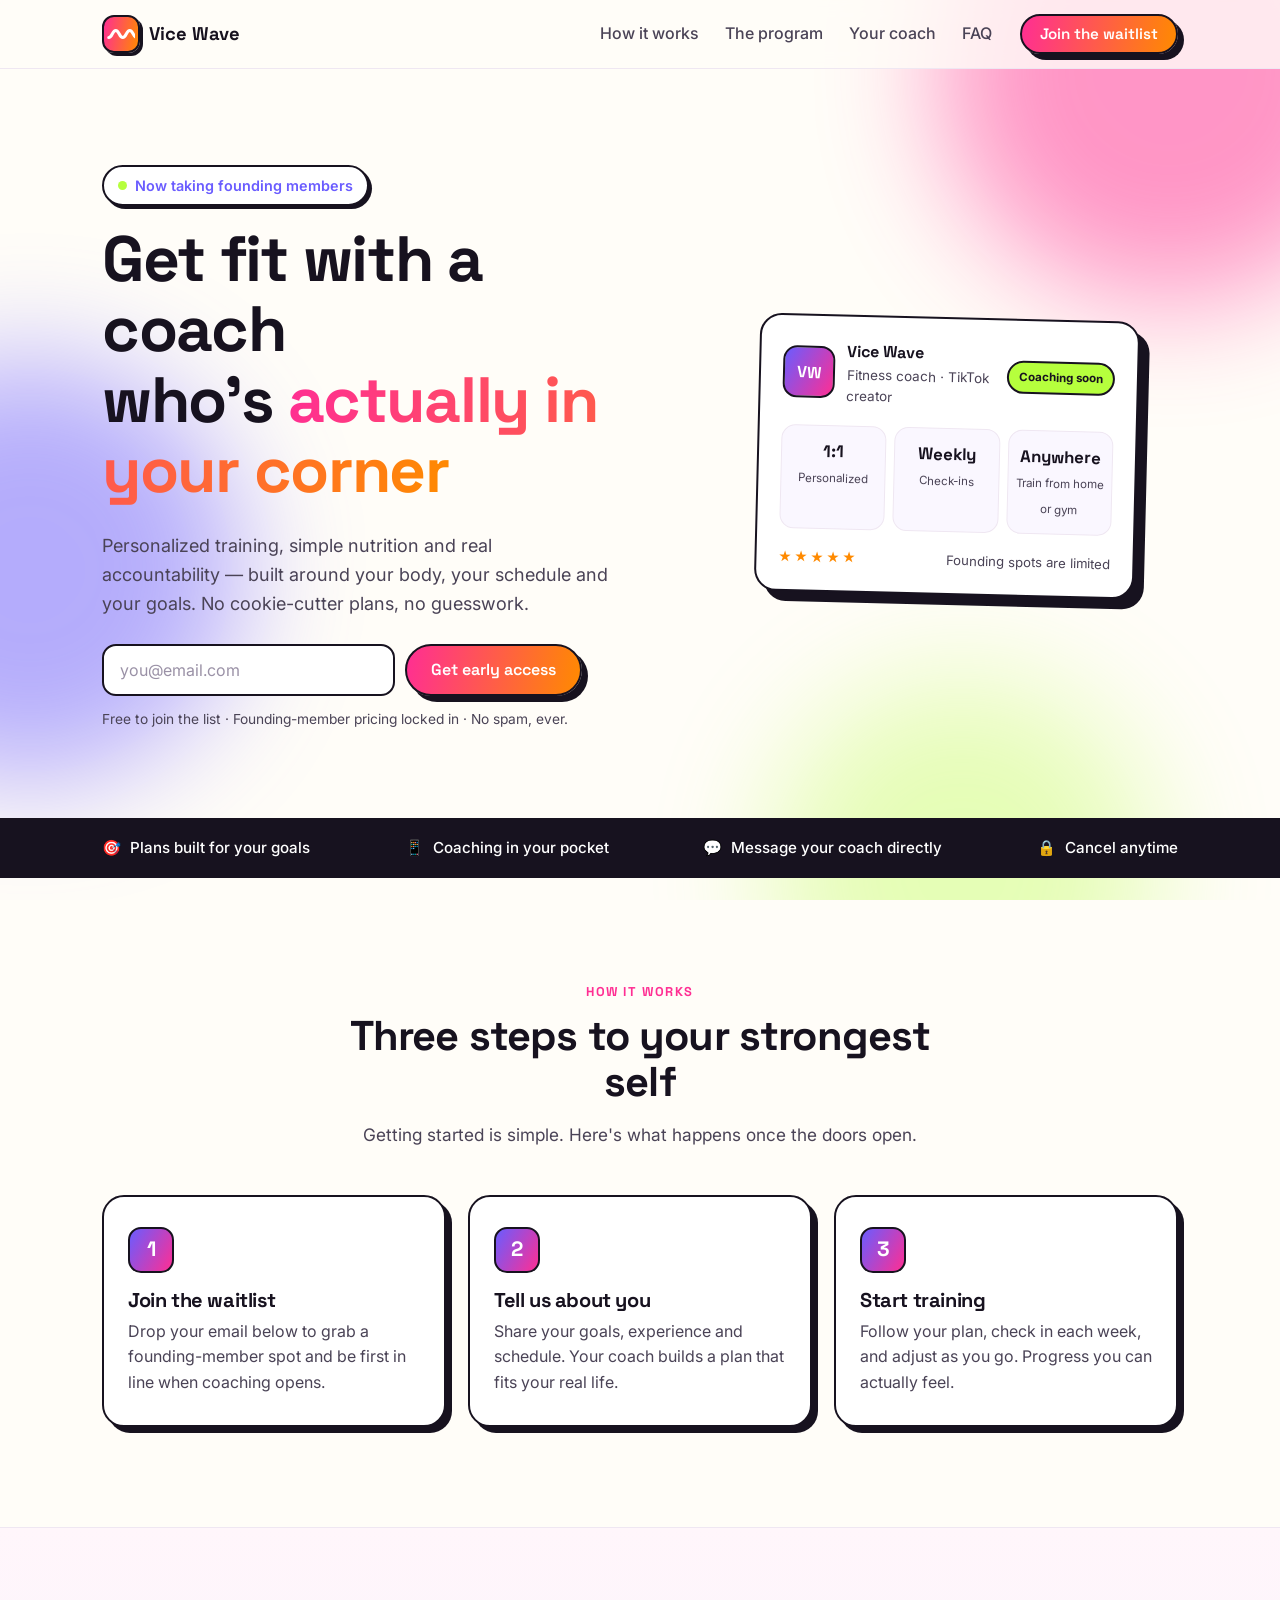
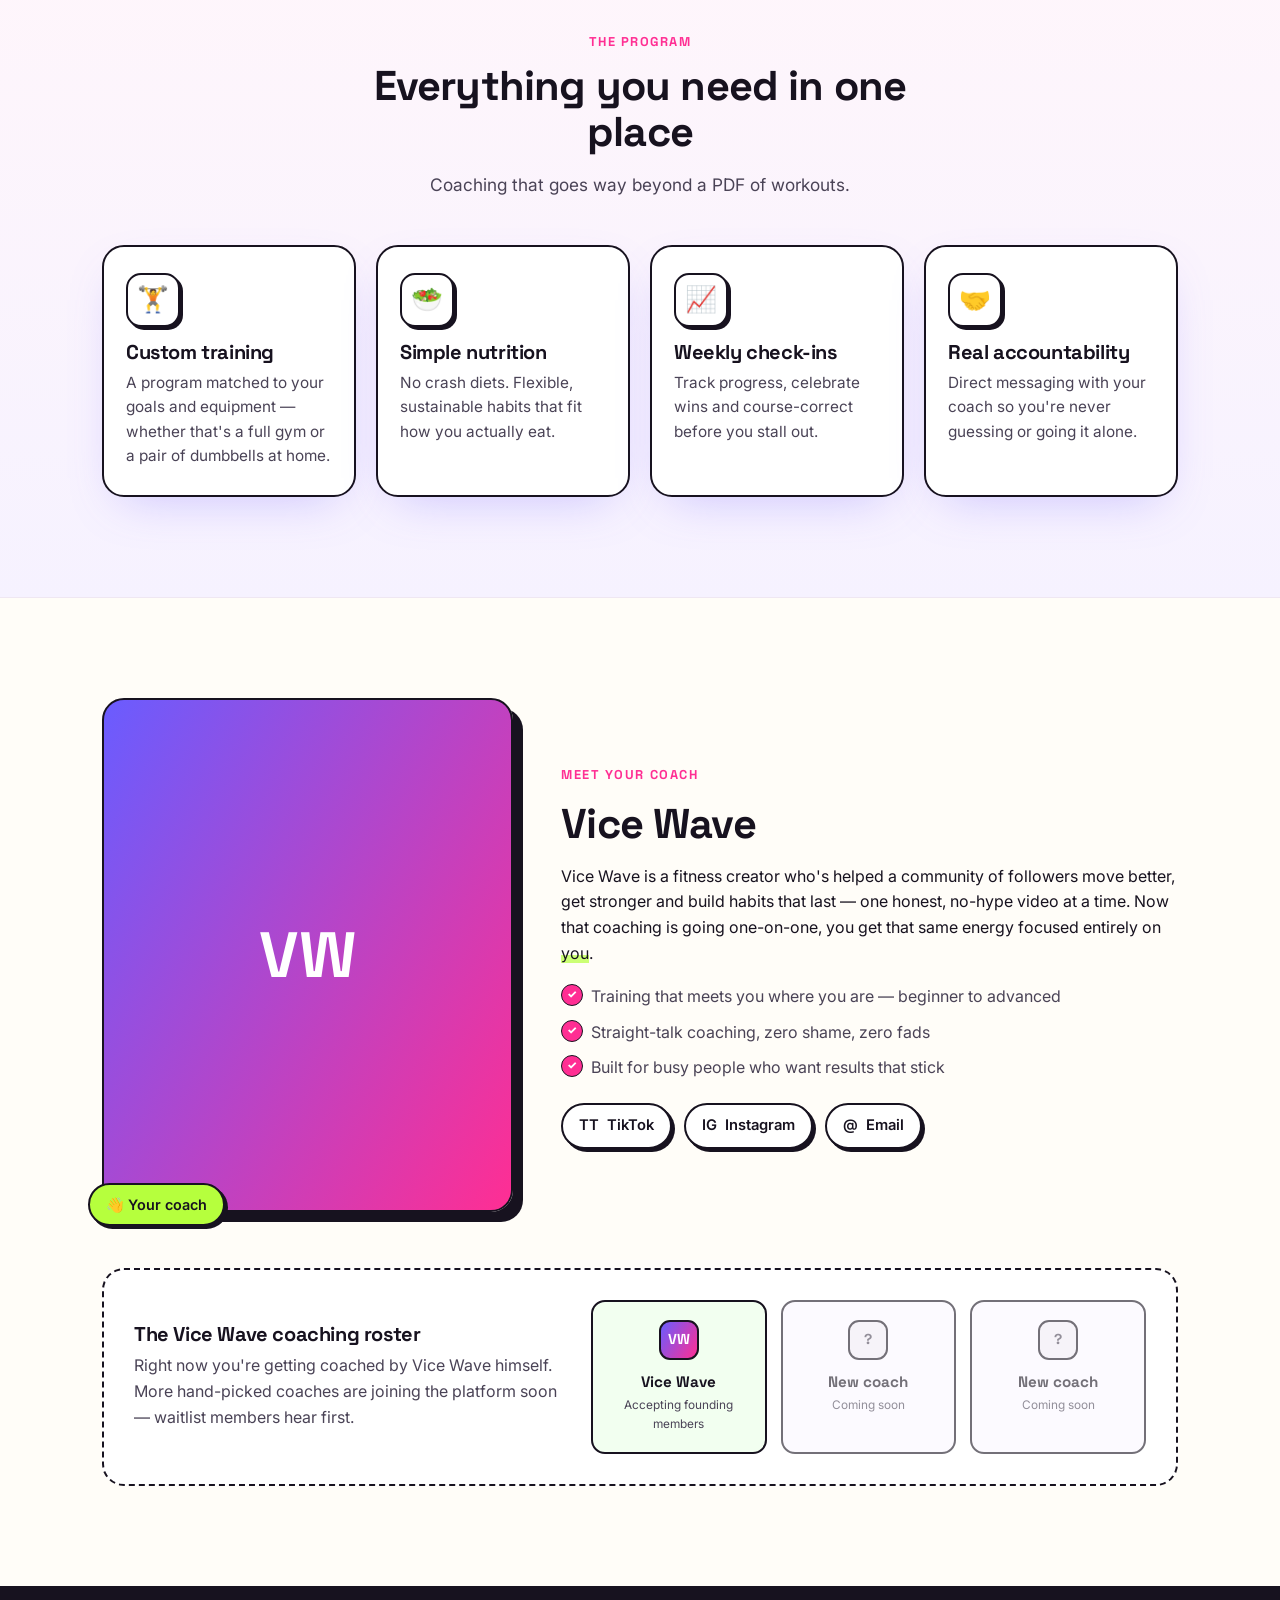
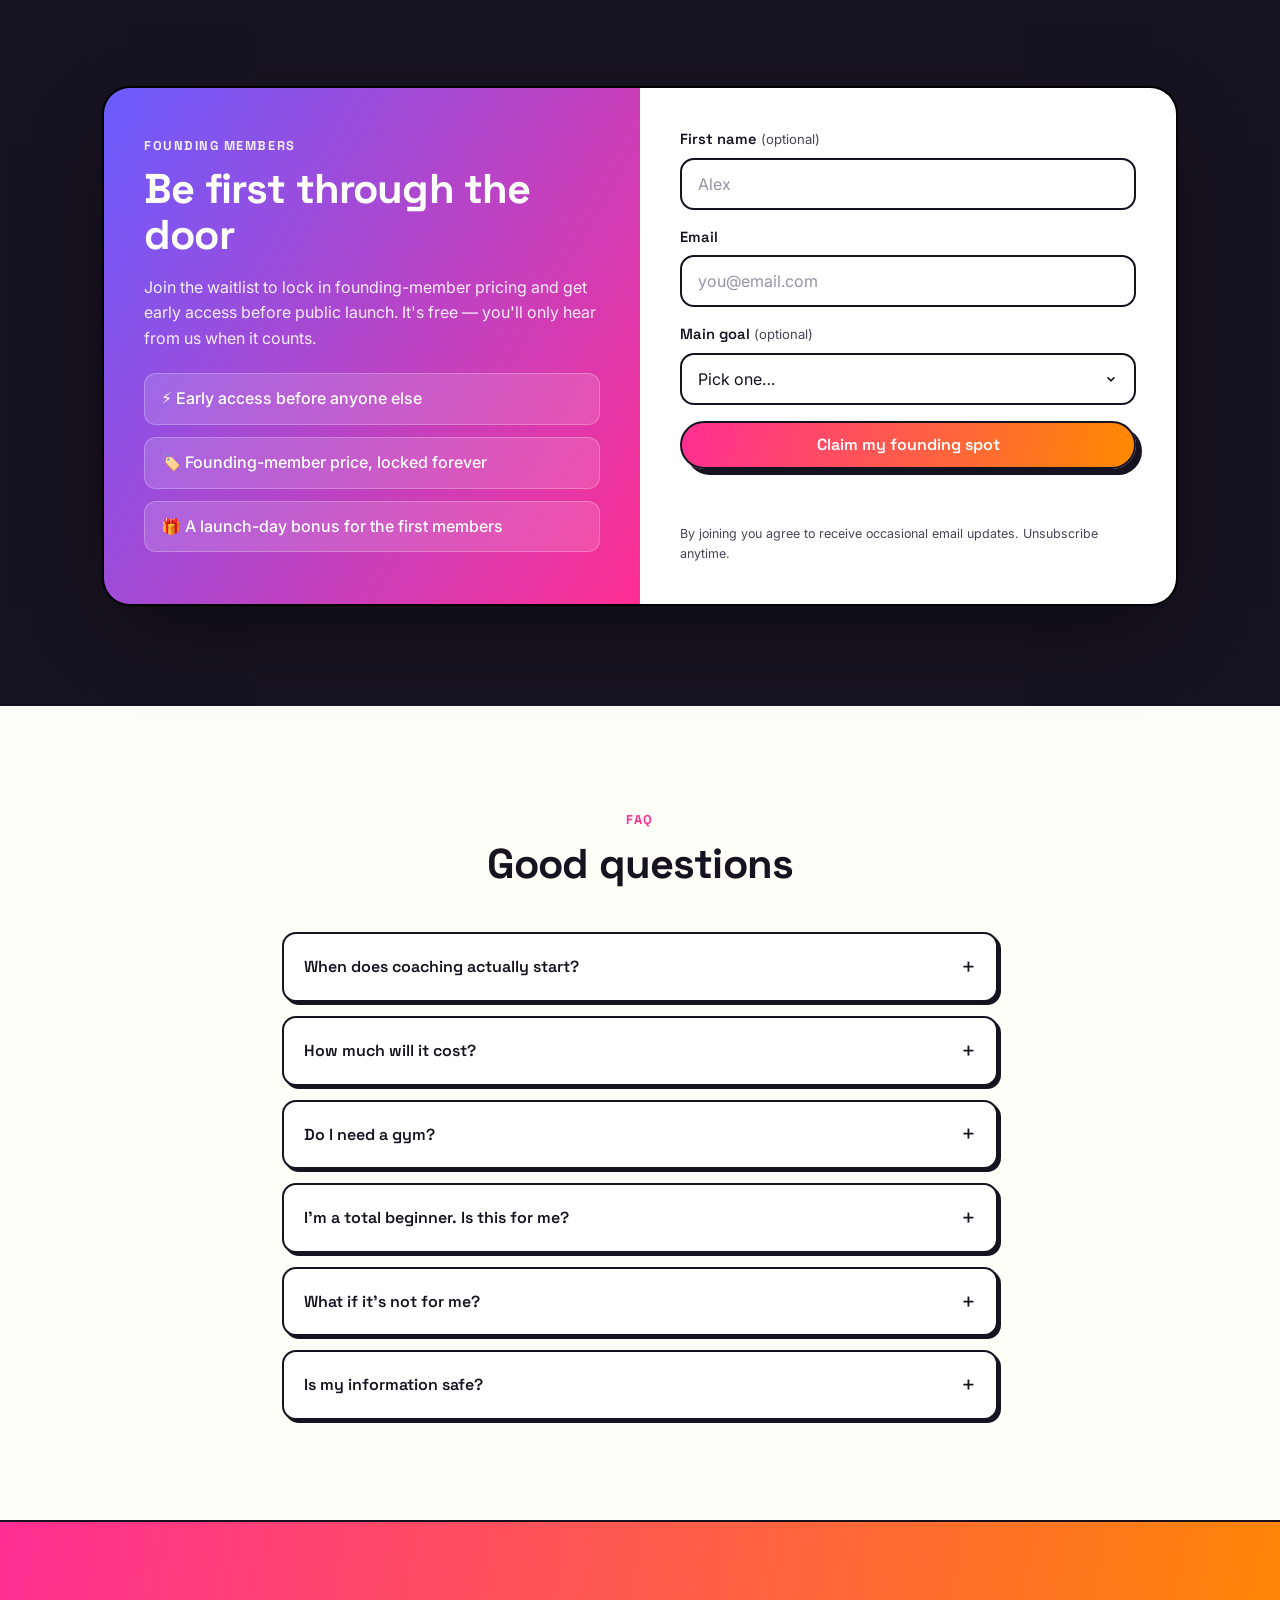
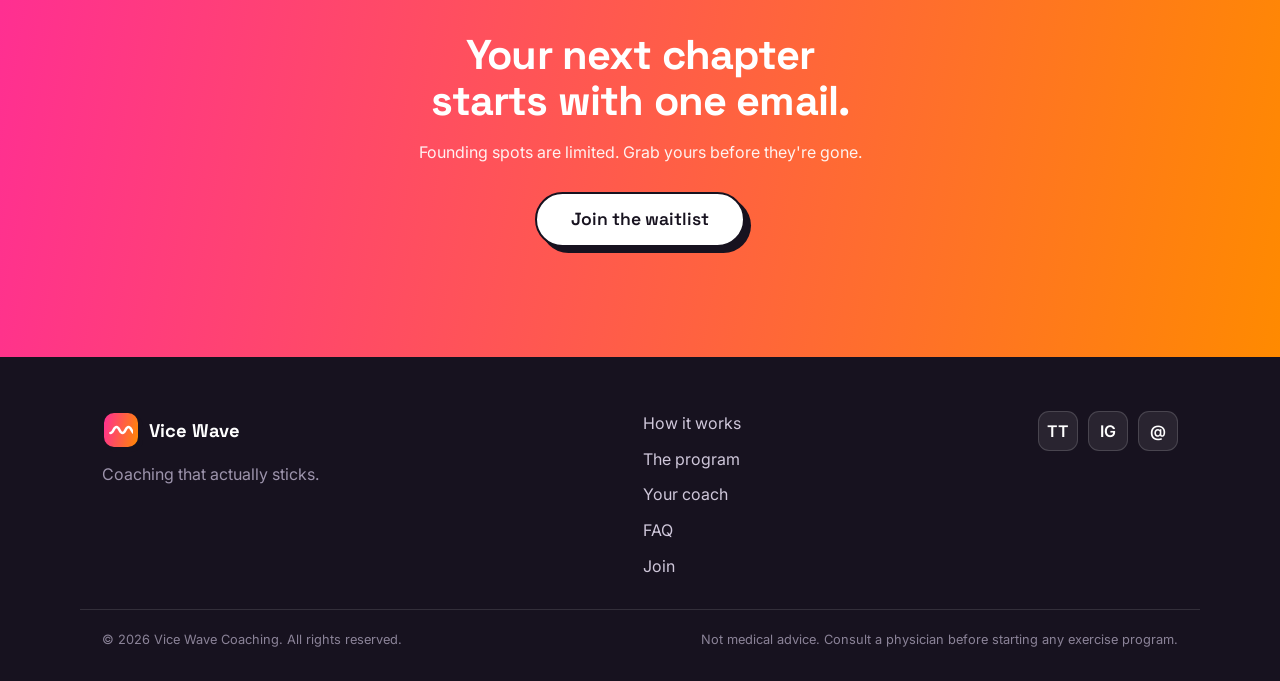
==== index.html @ a22a0611 "Add Vice Wave coaching waitlist landing page Static, playful/vibrant landing page for Vice Wave's fi" ====
<!DOCTYPE html>
<html lang="en">
<head>
  <meta charset="UTF-8" />
  <meta name="viewport" content="width=device-width, initial-scale=1.0" />
  <title>Vice Wave Coaching — Fitness coaching, without the guesswork</title>
  <meta name="description" content="Get coached by Vice Wave. Personalized training, nutrition and accountability to help you get fit and stay fit. Join the founding-member waitlist for early access." />

  <!-- Open Graph / social sharing -->
  <meta property="og:type" content="website" />
  <meta property="og:title" content="Vice Wave Coaching" />
  <meta property="og:description" content="Personalized fitness coaching from Vice Wave. Join the waitlist for early access and founding-member pricing." />
  <meta property="og:image" content="assets/img/og-image.svg" />
  <meta name="theme-color" content="#ff2e93" />

  <link rel="icon" href="favicon.svg" type="image/svg+xml" />
  <link rel="preconnect" href="https://fonts.googleapis.com" />
  <link rel="preconnect" href="https://fonts.gstatic.com" crossorigin />
  <link href="https://fonts.googleapis.com/css2?family=Space+Grotesk:wght@500;600;700&family=Inter:wght@400;500;600&display=swap" rel="stylesheet" />
  <link rel="stylesheet" href="assets/css/styles.css" />
</head>
<body>
  <!-- Skip link for keyboard / screen-reader users -->
  <a class="skip-link" href="#waitlist">Skip to waitlist</a>

  <!-- Decorative background blobs -->
  <div class="bg-decor" aria-hidden="true">
    <span class="blob blob--1"></span>
    <span class="blob blob--2"></span>
    <span class="blob blob--3"></span>
  </div>

  <!-- ================= HEADER ================= -->
  <header class="site-header" id="top">
    <div class="container header-inner">
      <a class="logo" href="#top" aria-label="Vice Wave home">
        <span class="logo-mark" aria-hidden="true">
          <svg viewBox="0 0 32 32" width="28" height="28" role="img" aria-hidden="true">
            <path d="M2 20c4 0 4-8 8-8s4 8 8 8 4-8 8-8 4 8 8 8" fill="none" stroke="currentColor" stroke-width="3.5" stroke-linecap="round"/>
          </svg>
        </span>
        <span class="logo-text" data-brand>Vice Wave</span>
      </a>

      <nav class="nav" aria-label="Primary">
        <a href="#how">How it works</a>
        <a href="#program">The program</a>
        <a href="#coach">Your coach</a>
        <a href="#faq">FAQ</a>
      </nav>

      <a href="#waitlist" class="btn btn--sm btn--primary">Join the waitlist</a>
    </div>
  </header>

  <main>
    <!-- ================= HERO ================= -->
    <section class="hero container">
      <div class="hero-copy">
        <p class="eyebrow"><span class="pulse-dot" aria-hidden="true"></span> Now taking founding members</p>
        <h1 class="hero-title">
          Get fit with a coach<br />
          who's <span class="hl">actually in your corner</span>
        </h1>
        <p class="hero-sub">
          Personalized training, simple nutrition and real accountability — built around
          your body, your schedule and your goals. No cookie-cutter plans, no guesswork.
        </p>

        <form class="waitlist-inline" id="hero-form" novalidate>
          <label class="sr-only" for="hero-email">Email address</label>
          <input class="field" type="email" id="hero-email" name="email" placeholder="you@email.com" autocomplete="email" required />
          <button class="btn btn--primary" type="submit">Get early access</button>
        </form>
        <p class="hero-note">Free to join the list · Founding-member pricing locked in · No spam, ever.</p>
      </div>

      <div class="hero-card" aria-hidden="false">
        <div class="coach-card">
          <div class="coach-card-top">
            <div class="avatar" aria-hidden="true">VW</div>
            <div>
              <p class="coach-card-name" data-brand>Vice Wave</p>
              <p class="coach-card-role">Fitness coach · TikTok creator</p>
            </div>
            <span class="badge badge--live">Coaching soon</span>
          </div>
          <ul class="coach-card-stats">
            <li><strong>1:1</strong><span>Personalized</span></li>
            <li><strong>Weekly</strong><span>Check-ins</span></li>
            <li><strong>Anywhere</strong><span>Train from home or gym</span></li>
          </ul>
          <div class="coach-card-foot">
            <span class="stars" aria-hidden="true">★★★★★</span>
            <span>Founding spots are limited</span>
          </div>
        </div>
      </div>
    </section>

    <!-- ================= TRUST BAR ================= -->
    <section class="trustbar" aria-label="What you get">
      <div class="container trustbar-inner">
        <div class="trust-item"><span aria-hidden="true">🎯</span> Plans built for your goals</div>
        <div class="trust-item"><span aria-hidden="true">📱</span> Coaching in your pocket</div>
        <div class="trust-item"><span aria-hidden="true">💬</span> Message your coach directly</div>
        <div class="trust-item"><span aria-hidden="true">🔒</span> Cancel anytime</div>
      </div>
    </section>

    <!-- ================= HOW IT WORKS ================= -->
    <section class="section" id="how">
      <div class="container">
        <div class="section-head">
          <p class="kicker">How it works</p>
          <h2>Three steps to your strongest self</h2>
          <p class="section-sub">Getting started is simple. Here's what happens once the doors open.</p>
        </div>

        <ol class="steps">
          <li class="step-card">
            <span class="step-num">1</span>
            <h3>Join the waitlist</h3>
            <p>Drop your email below to grab a founding-member spot and be first in line when coaching opens.</p>
          </li>
          <li class="step-card">
            <span class="step-num">2</span>
            <h3>Tell us about you</h3>
            <p>Share your goals, experience and schedule. Your coach builds a plan that fits your real life.</p>
          </li>
          <li class="step-card">
            <span class="step-num">3</span>
            <h3>Start training</h3>
            <p>Follow your plan, check in each week, and adjust as you go. Progress you can actually feel.</p>
          </li>
        </ol>
      </div>
    </section>

    <!-- ================= PROGRAM PILLARS ================= -->
    <section class="section section--tint" id="program">
      <div class="container">
        <div class="section-head">
          <p class="kicker">The program</p>
          <h2>Everything you need in one place</h2>
          <p class="section-sub">Coaching that goes way beyond a PDF of workouts.</p>
        </div>

        <div class="pillars">
          <article class="pillar">
            <span class="pillar-ico" aria-hidden="true">🏋️</span>
            <h3>Custom training</h3>
            <p>A program matched to your goals and equipment — whether that's a full gym or a pair of dumbbells at home.</p>
          </article>
          <article class="pillar">
            <span class="pillar-ico" aria-hidden="true">🥗</span>
            <h3>Simple nutrition</h3>
            <p>No crash diets. Flexible, sustainable habits that fit how you actually eat.</p>
          </article>
          <article class="pillar">
            <span class="pillar-ico" aria-hidden="true">📈</span>
            <h3>Weekly check-ins</h3>
            <p>Track progress, celebrate wins and course-correct before you stall out.</p>
          </article>
          <article class="pillar">
            <span class="pillar-ico" aria-hidden="true">🤝</span>
            <h3>Real accountability</h3>
            <p>Direct messaging with your coach so you're never guessing or going it alone.</p>
          </article>
        </div>
      </div>
    </section>

    <!-- ================= COACH / MARKETPLACE ================= -->
    <section class="section" id="coach">
      <div class="container coach-layout">
        <div class="coach-photo" aria-hidden="true">
          <div class="coach-photo-inner">VW</div>
          <span class="coach-photo-tag">👋 Your coach</span>
        </div>
        <div class="coach-bio">
          <p class="kicker">Meet your coach</p>
          <!-- EDIT: Replace this bio with Vice Wave's real story & credentials -->
          <h2 data-brand>Vice Wave</h2>
          <p>
            Vice Wave is a fitness creator who's helped a community of followers move
            better, get stronger and build habits that last — one honest, no-hype video
            at a time. Now that coaching is going one-on-one, you get that same energy
            focused entirely on <em>you</em>.
          </p>
          <ul class="tick-list">
            <li>Training that meets you where you are — beginner to advanced</li>
            <li>Straight-talk coaching, zero shame, zero fads</li>
            <li>Built for busy people who want results that stick</li>
          </ul>
          <div class="coach-links" id="coach-social"></div>
        </div>
      </div>

      <!-- Marketplace framing: one coach now, more to come -->
      <div class="container">
        <div class="marketplace-note">
          <div>
            <h3>The Vice Wave coaching roster</h3>
            <p>Right now you're getting coached by Vice Wave himself. More hand-picked coaches are joining the platform soon — waitlist members hear first.</p>
          </div>
          <ul class="roster">
            <li class="roster-card roster-card--live">
              <span class="avatar avatar--sm" aria-hidden="true">VW</span>
              <span class="roster-name" data-brand>Vice Wave</span>
              <span class="roster-status">Accepting founding members</span>
            </li>
            <li class="roster-card roster-card--soon" aria-hidden="true">
              <span class="avatar avatar--sm avatar--ghost">?</span>
              <span class="roster-name">New coach</span>
              <span class="roster-status">Coming soon</span>
            </li>
            <li class="roster-card roster-card--soon" aria-hidden="true">
              <span class="avatar avatar--sm avatar--ghost">?</span>
              <span class="roster-name">New coach</span>
              <span class="roster-status">Coming soon</span>
            </li>
          </ul>
        </div>
      </div>
    </section>

    <!-- ================= WAITLIST ================= -->
    <section class="section waitlist-section" id="waitlist">
      <div class="container">
        <div class="waitlist-box">
          <div class="waitlist-intro">
            <p class="kicker kicker--light">Founding members</p>
            <h2>Be first through the door</h2>
            <p>Join the waitlist to lock in founding-member pricing and get early access before public launch. It's free — you'll only hear from us when it counts.</p>
            <ul class="perks">
              <li>⚡ Early access before anyone else</li>
              <li>🏷️ Founding-member price, locked forever</li>
              <li>🎁 A launch-day bonus for the first members</li>
            </ul>
          </div>

          <div class="waitlist-formwrap">
            <form class="waitlist-form" id="waitlist-form" novalidate>
              <div class="form-row">
                <label for="wl-name">First name <span class="opt">(optional)</span></label>
                <input class="field" type="text" id="wl-name" name="name" placeholder="Alex" autocomplete="given-name" />
              </div>
              <div class="form-row">
                <label for="wl-email">Email</label>
                <input class="field" type="email" id="wl-email" name="email" placeholder="you@email.com" autocomplete="email" required />
              </div>
              <div class="form-row">
                <label for="wl-goal">Main goal <span class="opt">(optional)</span></label>
                <select class="field" id="wl-goal" name="goal">
                  <option value="">Pick one…</option>
                  <option>Lose weight</option>
                  <option>Build muscle</option>
                  <option>Get stronger</option>
                  <option>General fitness &amp; health</option>
                  <option>Athletic performance</option>
                </select>
              </div>

              <!-- Honeypot: hidden from humans, catches bots -->
              <div class="hp" aria-hidden="true">
                <label for="wl-company">Company</label>
                <input type="text" id="wl-company" name="company" tabindex="-1" autocomplete="off" />
              </div>

              <button class="btn btn--primary btn--block" type="submit" id="wl-submit">Claim my founding spot</button>
              <p class="form-status" id="wl-status" role="status" aria-live="polite"></p>
              <p class="form-fine">By joining you agree to receive occasional email updates. Unsubscribe anytime.</p>
            </form>

            <!-- Success state (hidden until submit succeeds) -->
            <div class="waitlist-success" id="waitlist-success" hidden>
              <div class="success-emoji" aria-hidden="true">🎉</div>
              <h3>You're on the list!</h3>
              <p id="success-msg">Keep an eye on your inbox — we'll reach out with early access before launch.</p>
              <div class="success-share" id="success-share"></div>
            </div>
          </div>
        </div>
      </div>
    </section>

    <!-- ================= FAQ ================= -->
    <section class="section" id="faq">
      <div class="container container--narrow">
        <div class="section-head">
          <p class="kicker">FAQ</p>
          <h2>Good questions</h2>
        </div>

        <div class="faq">
          <details>
            <summary>When does coaching actually start?</summary>
            <p>We're onboarding founding members in waves. Join the waitlist and you'll be among the first invited when spots open — before any public launch.</p>
          </details>
          <details>
            <summary>How much will it cost?</summary>
            <p>Final pricing is being finalized, but waitlist members lock in a founding-member rate that stays lower than the public price for as long as you're a member.</p>
          </details>
          <details>
            <summary>Do I need a gym?</summary>
            <p>Nope. Your plan is built around whatever you have — a full gym, a home setup, or just your bodyweight and a bit of space.</p>
          </details>
          <details>
            <summary>I'm a total beginner. Is this for me?</summary>
            <p>Absolutely. Coaching is tailored to your level, so beginners get a safe, confidence-building start and experienced lifters get pushed further.</p>
          </details>
          <details>
            <summary>What if it's not for me?</summary>
            <p>You can cancel anytime — no lock-in contracts. And joining the waitlist is completely free with no commitment.</p>
          </details>
          <details>
            <summary>Is my information safe?</summary>
            <p>Yes. We only collect what you enter here, we never sell your data, and you can ask us to remove it at any time.</p>
          </details>
        </div>
      </div>
    </section>

    <!-- ================= FINAL CTA ================= -->
    <section class="final-cta">
      <div class="container">
        <h2>Your next chapter starts with one email.</h2>
        <p>Founding spots are limited. Grab yours before they're gone.</p>
        <a href="#waitlist" class="btn btn--light btn--lg">Join the waitlist</a>
      </div>
    </section>
  </main>

  <!-- ================= FOOTER ================= -->
  <footer class="site-footer">
    <div class="container footer-inner">
      <div>
        <a class="logo logo--footer" href="#top">
          <span class="logo-mark" aria-hidden="true">
            <svg viewBox="0 0 32 32" width="24" height="24" aria-hidden="true">
              <path d="M2 20c4 0 4-8 8-8s4 8 8 8 4-8 8-8 4 8 8 8" fill="none" stroke="currentColor" stroke-width="3.5" stroke-linecap="round"/>
            </svg>
          </span>
          <span class="logo-text" data-brand>Vice Wave</span>
        </a>
        <p class="footer-tag" data-tagline>Coaching that actually sticks.</p>
      </div>
      <nav class="footer-links" aria-label="Footer">
        <a href="#how">How it works</a>
        <a href="#program">The program</a>
        <a href="#coach">Your coach</a>
        <a href="#faq">FAQ</a>
        <a href="#waitlist">Join</a>
      </nav>
      <div class="footer-social" id="footer-social"></div>
    </div>
    <div class="container footer-legal">
      <p>© <span id="year">2026</span> <span data-brand>Vice Wave</span> Coaching. All rights reserved.</p>
      <p class="footer-mini">Not medical advice. Consult a physician before starting any exercise program.</p>
    </div>
  </footer>

  <script src="assets/js/config.js"></script>
  <script src="assets/js/main.js"></script>
</body>
</html>
---- assets/css/styles.css ----
/* =========================================================
   Vice Wave Coaching — styles
   Playful & vibrant · light theme · fully responsive
   ========================================================= */

:root {
  /* Brand palette */
  --pink: #ff2e93;
  --orange: #ff8a00;
  --purple: #6a5cff;
  --lime: #b6ff3d;
  --ink: #17121f;
  --ink-soft: #4a4356;
  --bg: #fffdf8;
  --card: #ffffff;
  --line: #efe7f2;

  --grad-hot: linear-gradient(100deg, var(--pink), var(--orange));
  --grad-cool: linear-gradient(120deg, var(--purple), var(--pink));

  --radius: 22px;
  --radius-sm: 14px;
  --shadow: 0 18px 50px -20px rgba(106, 92, 255, 0.35);
  --shadow-hard: 6px 6px 0 var(--ink);
  --maxw: 1120px;

  --font-head: "Space Grotesk", ui-sans-serif, system-ui, sans-serif;
  --font-body: "Inter", ui-sans-serif, system-ui, -apple-system, sans-serif;
}

* { box-sizing: border-box; }

html { scroll-behavior: smooth; }

body {
  margin: 0;
  font-family: var(--font-body);
  color: var(--ink);
  background: var(--bg);
  line-height: 1.6;
  -webkit-font-smoothing: antialiased;
  overflow-x: hidden;
}

h1, h2, h3 { font-family: var(--font-head); line-height: 1.1; margin: 0 0 .4em; letter-spacing: -0.02em; }
h2 { font-size: clamp(1.7rem, 4vw, 2.6rem); }
h3 { font-size: 1.25rem; }
p { margin: 0 0 1rem; }
a { color: inherit; text-decoration: none; }
img, svg { max-width: 100%; }
em { font-style: normal; background: linear-gradient(transparent 62%, rgba(182,255,61,.7) 0); }

.container { width: 100%; max-width: var(--maxw); margin: 0 auto; padding: 0 22px; }
.container--narrow { max-width: 760px; }

.sr-only {
  position: absolute; width: 1px; height: 1px; padding: 0; margin: -1px;
  overflow: hidden; clip: rect(0,0,0,0); white-space: nowrap; border: 0;
}
.skip-link {
  position: absolute; left: -999px; top: 8px; z-index: 999;
  background: var(--ink); color: #fff; padding: 10px 16px; border-radius: 10px;
}
.skip-link:focus { left: 16px; }

/* ---------- Decorative background blobs ---------- */
.bg-decor { position: fixed; inset: 0; z-index: -1; pointer-events: none; overflow: hidden; }
.blob { position: absolute; border-radius: 50%; filter: blur(60px); opacity: .5; }
.blob--1 { width: 460px; height: 460px; background: var(--pink); top: -160px; right: -120px; }
.blob--2 { width: 420px; height: 420px; background: var(--purple); top: 40%; left: -180px; }
.blob--3 { width: 380px; height: 380px; background: var(--lime); bottom: -160px; right: 10%; opacity: .35; }

/* ---------- Buttons ---------- */
.btn {
  display: inline-flex; align-items: center; justify-content: center; gap: .5rem;
  font-family: var(--font-head); font-weight: 600; font-size: 1rem;
  padding: 14px 24px; border-radius: 999px; border: 2px solid var(--ink);
  cursor: pointer; transition: transform .12s ease, box-shadow .12s ease, background .2s;
  text-align: center; line-height: 1;
}
.btn--primary { background: var(--grad-hot); color: #fff; border-color: var(--ink); box-shadow: var(--shadow-hard); }
.btn--primary:hover { transform: translate(-2px,-2px); box-shadow: 8px 8px 0 var(--ink); }
.btn--primary:active { transform: translate(2px,2px); box-shadow: 2px 2px 0 var(--ink); }
.btn--light { background: #fff; color: var(--ink); box-shadow: var(--shadow-hard); }
.btn--light:hover { transform: translate(-2px,-2px); box-shadow: 8px 8px 0 var(--ink); }
.btn--sm { padding: 10px 18px; font-size: .95rem; }
.btn--lg { padding: 17px 34px; font-size: 1.1rem; }
.btn--block { width: 100%; }
.btn:disabled { opacity: .6; cursor: progress; transform: none; box-shadow: var(--shadow-hard); }
.btn:focus-visible { outline: 3px solid var(--purple); outline-offset: 3px; }

/* ---------- Header ---------- */
.site-header {
  position: sticky; top: 0; z-index: 50;
  background: rgba(255,253,248,.8); backdrop-filter: blur(10px);
  border-bottom: 1px solid var(--line);
}
.header-inner { display: flex; align-items: center; gap: 20px; height: 68px; }
.logo { display: inline-flex; align-items: center; gap: 9px; font-family: var(--font-head); font-weight: 700; font-size: 1.15rem; }
.logo-mark {
  display: grid; place-items: center; width: 38px; height: 38px; border-radius: 12px;
  background: var(--grad-hot); color: #fff; border: 2px solid var(--ink); box-shadow: 3px 3px 0 var(--ink);
}
.nav { display: flex; gap: 26px; margin-left: auto; font-weight: 500; }
.nav a { color: var(--ink-soft); position: relative; }
.nav a:hover { color: var(--ink); }
.nav a::after { content: ""; position: absolute; left: 0; bottom: -6px; height: 2px; width: 0; background: var(--pink); transition: width .2s; }
.nav a:hover::after { width: 100%; }
.header-inner .btn--primary { margin-left: 8px; }

/* ---------- Hero ---------- */
.hero {
  display: grid; grid-template-columns: 1.1fr .9fr; gap: 48px; align-items: center;
  padding: clamp(48px, 8vw, 96px) 22px clamp(40px, 6vw, 72px);
}
.eyebrow {
  display: inline-flex; align-items: center; gap: 8px; font-weight: 600; font-size: .9rem;
  color: var(--purple); background: #fff; border: 2px solid var(--ink);
  padding: 7px 14px; border-radius: 999px; box-shadow: 3px 3px 0 var(--ink); margin-bottom: 18px;
}
.pulse-dot { width: 9px; height: 9px; border-radius: 50%; background: var(--lime); box-shadow: 0 0 0 0 rgba(182,255,61,.8); animation: pulse 1.8s infinite; }
@keyframes pulse { 0%{ box-shadow: 0 0 0 0 rgba(122,220,20,.6);} 70%{ box-shadow: 0 0 0 10px rgba(122,220,20,0);} 100%{ box-shadow: 0 0 0 0 rgba(122,220,20,0);} }

.hero-title { font-size: clamp(2.3rem, 5.4vw, 4rem); }
.hl { background: var(--grad-hot); -webkit-background-clip: text; background-clip: text; color: transparent; }
.hero-sub { font-size: 1.13rem; color: var(--ink-soft); max-width: 46ch; margin-bottom: 26px; }

.waitlist-inline { display: flex; gap: 10px; max-width: 480px; }
.waitlist-inline .field { flex: 1; }
.hero-note { font-size: .86rem; color: var(--ink-soft); margin-top: 12px; }

/* Hero card */
.hero-card { display: grid; place-items: center; }
.coach-card {
  width: 100%; max-width: 380px; background: var(--card); border: 2px solid var(--ink);
  border-radius: var(--radius); box-shadow: 10px 10px 0 var(--ink); padding: 22px; transform: rotate(1.4deg);
}
.coach-card-top { display: grid; grid-template-columns: auto 1fr auto; gap: 12px; align-items: center; margin-bottom: 18px; }
.avatar {
  width: 52px; height: 52px; border-radius: 14px; display: grid; place-items: center;
  font-family: var(--font-head); font-weight: 700; color: #fff; background: var(--grad-cool);
  border: 2px solid var(--ink);
}
.avatar--sm { width: 40px; height: 40px; border-radius: 11px; font-size: .9rem; }
.avatar--ghost { background: #f1ecf6; color: var(--ink-soft); }
.coach-card-name { font-family: var(--font-head); font-weight: 700; margin: 0; }
.coach-card-role { margin: 0; font-size: .84rem; color: var(--ink-soft); }
.badge { font-size: .72rem; font-weight: 700; padding: 5px 10px; border-radius: 999px; border: 2px solid var(--ink); white-space: nowrap; }
.badge--live { background: var(--lime); color: var(--ink); }
.coach-card-stats { list-style: none; padding: 0; margin: 0 0 18px; display: grid; grid-template-columns: repeat(3,1fr); gap: 8px; text-align: center; }
.coach-card-stats li { background: #faf7ff; border: 1.5px solid var(--line); border-radius: var(--radius-sm); padding: 12px 6px; }
.coach-card-stats strong { display: block; font-family: var(--font-head); font-size: 1.05rem; }
.coach-card-stats span { font-size: .72rem; color: var(--ink-soft); }
.coach-card-foot { display: flex; align-items: center; justify-content: space-between; font-size: .82rem; color: var(--ink-soft); }
.stars { color: var(--orange); letter-spacing: 2px; }

/* ---------- Fields ---------- */
.field {
  width: 100%; font-family: var(--font-body); font-size: 1rem; color: var(--ink);
  padding: 14px 16px; border: 2px solid var(--ink); border-radius: var(--radius-sm);
  background: #fff; transition: box-shadow .15s, border-color .15s;
}
.field::placeholder { color: #9a91a6; }
.field:focus { outline: none; box-shadow: 4px 4px 0 var(--purple); }
select.field { appearance: none; background-image: url("data:image/svg+xml,%3Csvg xmlns='http://www.w3.org/2000/svg' width='14' height='14' viewBox='0 0 24 24' fill='none' stroke='%2317121f' stroke-width='3'%3E%3Cpath d='M6 9l6 6 6-6'/%3E%3C/svg%3E"); background-repeat: no-repeat; background-position: right 16px center; padding-right: 42px; }

/* ---------- Trust bar ---------- */
.trustbar { background: var(--ink); color: #fff; }
.trustbar-inner { display: flex; flex-wrap: wrap; justify-content: space-between; gap: 14px 26px; padding: 18px 22px; }
.trust-item { display: inline-flex; align-items: center; gap: 9px; font-weight: 500; font-size: .95rem; }

/* ---------- Sections ---------- */
.section { padding: clamp(56px, 9vw, 100px) 0; }
.section--tint { background: linear-gradient(180deg, #fff6fb, #f6f2ff); border-block: 1px solid var(--line); }
.section-head { text-align: center; max-width: 640px; margin: 0 auto 46px; }
.kicker { display: inline-block; font-family: var(--font-head); font-weight: 700; font-size: .8rem; letter-spacing: .12em; text-transform: uppercase; color: var(--pink); margin-bottom: 10px; }
.kicker--light { color: var(--lime); }
.section-sub { color: var(--ink-soft); font-size: 1.08rem; }

/* Steps */
.steps { list-style: none; padding: 0; margin: 0; display: grid; grid-template-columns: repeat(3,1fr); gap: 22px; counter-reset: step; }
.step-card {
  position: relative; background: var(--card); border: 2px solid var(--ink); border-radius: var(--radius);
  padding: 30px 24px; box-shadow: var(--shadow-hard); transition: transform .15s, box-shadow .15s;
}
.step-card:hover { transform: translate(-3px,-3px); box-shadow: 9px 9px 0 var(--ink); }
.step-num {
  display: grid; place-items: center; width: 46px; height: 46px; border-radius: 13px; margin-bottom: 16px;
  font-family: var(--font-head); font-weight: 700; font-size: 1.3rem; color: #fff; background: var(--grad-cool); border: 2px solid var(--ink);
}
.step-card p { margin: 0; color: var(--ink-soft); }

/* Pillars */
.pillars { display: grid; grid-template-columns: repeat(4,1fr); gap: 20px; }
.pillar { background: var(--card); border: 2px solid var(--ink); border-radius: var(--radius); padding: 26px 22px; box-shadow: var(--shadow); transition: transform .15s; }
.pillar:hover { transform: translateY(-5px); }
.pillar-ico { display: inline-grid; place-items: center; width: 54px; height: 54px; border-radius: 15px; font-size: 1.6rem; background: #fff; border: 2px solid var(--ink); margin-bottom: 14px; box-shadow: 3px 3px 0 var(--ink); }
.pillar p { margin: 0; color: var(--ink-soft); font-size: .96rem; }

/* Coach */
.coach-layout { display: grid; grid-template-columns: .8fr 1.2fr; gap: 48px; align-items: center; margin-bottom: 56px; }
.coach-photo { position: relative; }
.coach-photo-inner {
  aspect-ratio: 4/5; border-radius: var(--radius); border: 2px solid var(--ink); box-shadow: 10px 10px 0 var(--ink);
  background: var(--grad-cool); display: grid; place-items: center; font-family: var(--font-head); font-weight: 700; font-size: 4rem; color: #fff;
}
.coach-photo-tag { position: absolute; bottom: -14px; left: -14px; background: var(--lime); border: 2px solid var(--ink); border-radius: 999px; padding: 8px 16px; font-weight: 600; font-size: .9rem; box-shadow: 3px 3px 0 var(--ink); }
.coach-bio h2 { margin-top: 6px; }
.tick-list { list-style: none; padding: 0; margin: 18px 0 22px; display: grid; gap: 10px; }
.tick-list li { position: relative; padding-left: 30px; color: var(--ink-soft); }
.tick-list li::before { content: "✓"; position: absolute; left: 0; top: 0; font-weight: 800; color: #fff; background: var(--pink); width: 20px; height: 20px; border-radius: 50%; display: grid; place-items: center; font-size: .7rem; border: 1.5px solid var(--ink); }
.coach-links { display: flex; gap: 12px; flex-wrap: wrap; }
.social-link { display: inline-flex; align-items: center; gap: 8px; font-weight: 600; font-size: .92rem; padding: 9px 16px; border: 2px solid var(--ink); border-radius: 999px; background: #fff; box-shadow: 3px 3px 0 var(--ink); transition: transform .12s; }
.social-link:hover { transform: translate(-2px,-2px); box-shadow: 5px 5px 0 var(--ink); }

/* Marketplace roster */
.marketplace-note {
  display: grid; grid-template-columns: 1fr 1.3fr; gap: 30px; align-items: center;
  background: var(--card); border: 2px dashed var(--ink); border-radius: var(--radius); padding: 30px;
}
.marketplace-note h3 { margin-bottom: 8px; }
.marketplace-note p { margin: 0; color: var(--ink-soft); }
.roster { list-style: none; padding: 0; margin: 0; display: grid; grid-template-columns: repeat(3,1fr); gap: 14px; }
.roster-card { text-align: center; border: 2px solid var(--ink); border-radius: var(--radius-sm); padding: 18px 10px; background: #faf7ff; }
.roster-card--live { background: #f2fff0; }
.roster-card--soon { opacity: .6; }
.roster-card .avatar { margin: 0 auto 10px; }
.roster-name { display: block; font-family: var(--font-head); font-weight: 700; font-size: .95rem; }
.roster-status { display: block; font-size: .74rem; color: var(--ink-soft); margin-top: 2px; }

/* ---------- Waitlist ---------- */
.waitlist-section { background: var(--ink); }
.waitlist-box {
  display: grid; grid-template-columns: 1fr 1fr; gap: 0; border-radius: 28px; overflow: hidden;
  border: 2px solid #000; box-shadow: 0 30px 80px -30px rgba(0,0,0,.6);
}
.waitlist-intro { background: var(--grad-cool); color: #fff; padding: 44px 40px; }
.waitlist-intro h2 { color: #fff; }
.waitlist-intro p { color: rgba(255,255,255,.9); }
.perks { list-style: none; padding: 0; margin: 22px 0 0; display: grid; gap: 12px; font-weight: 500; }
.perks li { background: rgba(255,255,255,.14); border: 1.5px solid rgba(255,255,255,.25); border-radius: 12px; padding: 12px 16px; }

.waitlist-formwrap { background: #fff; padding: 40px; display: grid; }
.waitlist-form { display: grid; gap: 16px; align-content: start; }
.form-row { display: grid; gap: 6px; }
.form-row label { font-family: var(--font-head); font-weight: 600; font-size: .92rem; }
.opt { font-family: var(--font-body); font-weight: 400; color: var(--ink-soft); font-size: .82rem; }
.form-status { margin: 4px 0 0; font-weight: 600; font-size: .92rem; min-height: 1.2em; }
.form-status.is-error { color: #d61f57; }
.form-status.is-ok { color: #1a9d4e; }
.form-fine { margin: 2px 0 0; font-size: .78rem; color: var(--ink-soft); }
.hp { position: absolute; left: -9999px; width: 1px; height: 1px; overflow: hidden; }

.waitlist-success { text-align: center; align-self: center; }
.success-emoji { font-size: 3.4rem; line-height: 1; margin-bottom: 8px; animation: pop .5s ease; }
@keyframes pop { 0%{ transform: scale(0);} 70%{ transform: scale(1.2);} 100%{ transform: scale(1);} }
.waitlist-success h3 { font-size: 1.6rem; }
.success-share { display: flex; gap: 10px; justify-content: center; flex-wrap: wrap; margin-top: 18px; }

/* ---------- FAQ ---------- */
.faq { display: grid; gap: 14px; }
.faq details { background: var(--card); border: 2px solid var(--ink); border-radius: var(--radius-sm); padding: 4px 20px; box-shadow: 3px 3px 0 var(--ink); }
.faq summary { font-family: var(--font-head); font-weight: 600; cursor: pointer; list-style: none; padding: 16px 30px 16px 0; position: relative; }
.faq summary::-webkit-details-marker { display: none; }
.faq summary::after { content: "+"; position: absolute; right: 0; top: 50%; transform: translateY(-50%); font-size: 1.5rem; font-weight: 400; transition: transform .2s; }
.faq details[open] summary::after { transform: translateY(-50%) rotate(45deg); }
.faq details p { margin: 0 0 16px; color: var(--ink-soft); }

/* ---------- Final CTA ---------- */
.final-cta { text-align: center; padding: clamp(60px, 9vw, 110px) 0; background: var(--grad-hot); color: #fff; border-top: 2px solid var(--ink); }
.final-cta h2 { color: #fff; max-width: 16ch; margin: 0 auto .4em; }
.final-cta p { color: rgba(255,255,255,.92); margin-bottom: 26px; }

/* ---------- Footer ---------- */
.site-footer { background: var(--ink); color: #cfc7da; padding: 54px 0 30px; }
.footer-inner { display: grid; grid-template-columns: 1.4fr 1fr auto; gap: 30px; align-items: start; padding-bottom: 30px; border-bottom: 1px solid rgba(255,255,255,.12); }
.logo--footer { color: #fff; }
.footer-tag { margin: 12px 0 0; color: #9d94ac; }
.footer-links { display: flex; flex-direction: column; gap: 10px; }
.footer-links a { color: #cfc7da; }
.footer-links a:hover { color: #fff; }
.footer-social { display: flex; gap: 10px; }
.footer-social a { width: 40px; height: 40px; border-radius: 11px; display: grid; place-items: center; background: rgba(255,255,255,.08); border: 1px solid rgba(255,255,255,.15); color: #fff; font-weight: 600; transition: background .2s; }
.footer-social a:hover { background: rgba(255,255,255,.2); }
.footer-legal { display: flex; justify-content: space-between; flex-wrap: wrap; gap: 8px; padding-top: 20px; font-size: .8rem; color: #8b8398; }
.footer-legal p { margin: 0; }

/* ---------- Responsive ---------- */
@media (max-width: 900px) {
  .nav { display: none; }
  .hero { grid-template-columns: 1fr; }
  .hero-card { order: -1; }
  .coach-card { transform: none; max-width: 420px; }
  .steps { grid-template-columns: 1fr; }
  .pillars { grid-template-columns: 1fr 1fr; }
  .coach-layout { grid-template-columns: 1fr; }
  .coach-photo-inner { max-width: 320px; margin: 0 auto; }
  .marketplace-note { grid-template-columns: 1fr; }
  .waitlist-box { grid-template-columns: 1fr; }
  .footer-inner { grid-template-columns: 1fr; }
}
@media (max-width: 560px) {
  .header-inner .btn--primary { display: none; }
  .waitlist-inline { flex-direction: column; }
  .waitlist-inline .btn { width: 100%; }
  .pillars { grid-template-columns: 1fr; }
  .roster { grid-template-columns: 1fr; }
  .trustbar-inner { justify-content: flex-start; }
  .waitlist-intro, .waitlist-formwrap { padding: 30px 24px; }
}

/* ---------- Reduced motion ---------- */
@media (prefers-reduced-motion: reduce) {
  * { animation: none !important; scroll-behavior: auto !important; transition: none !important; }
}
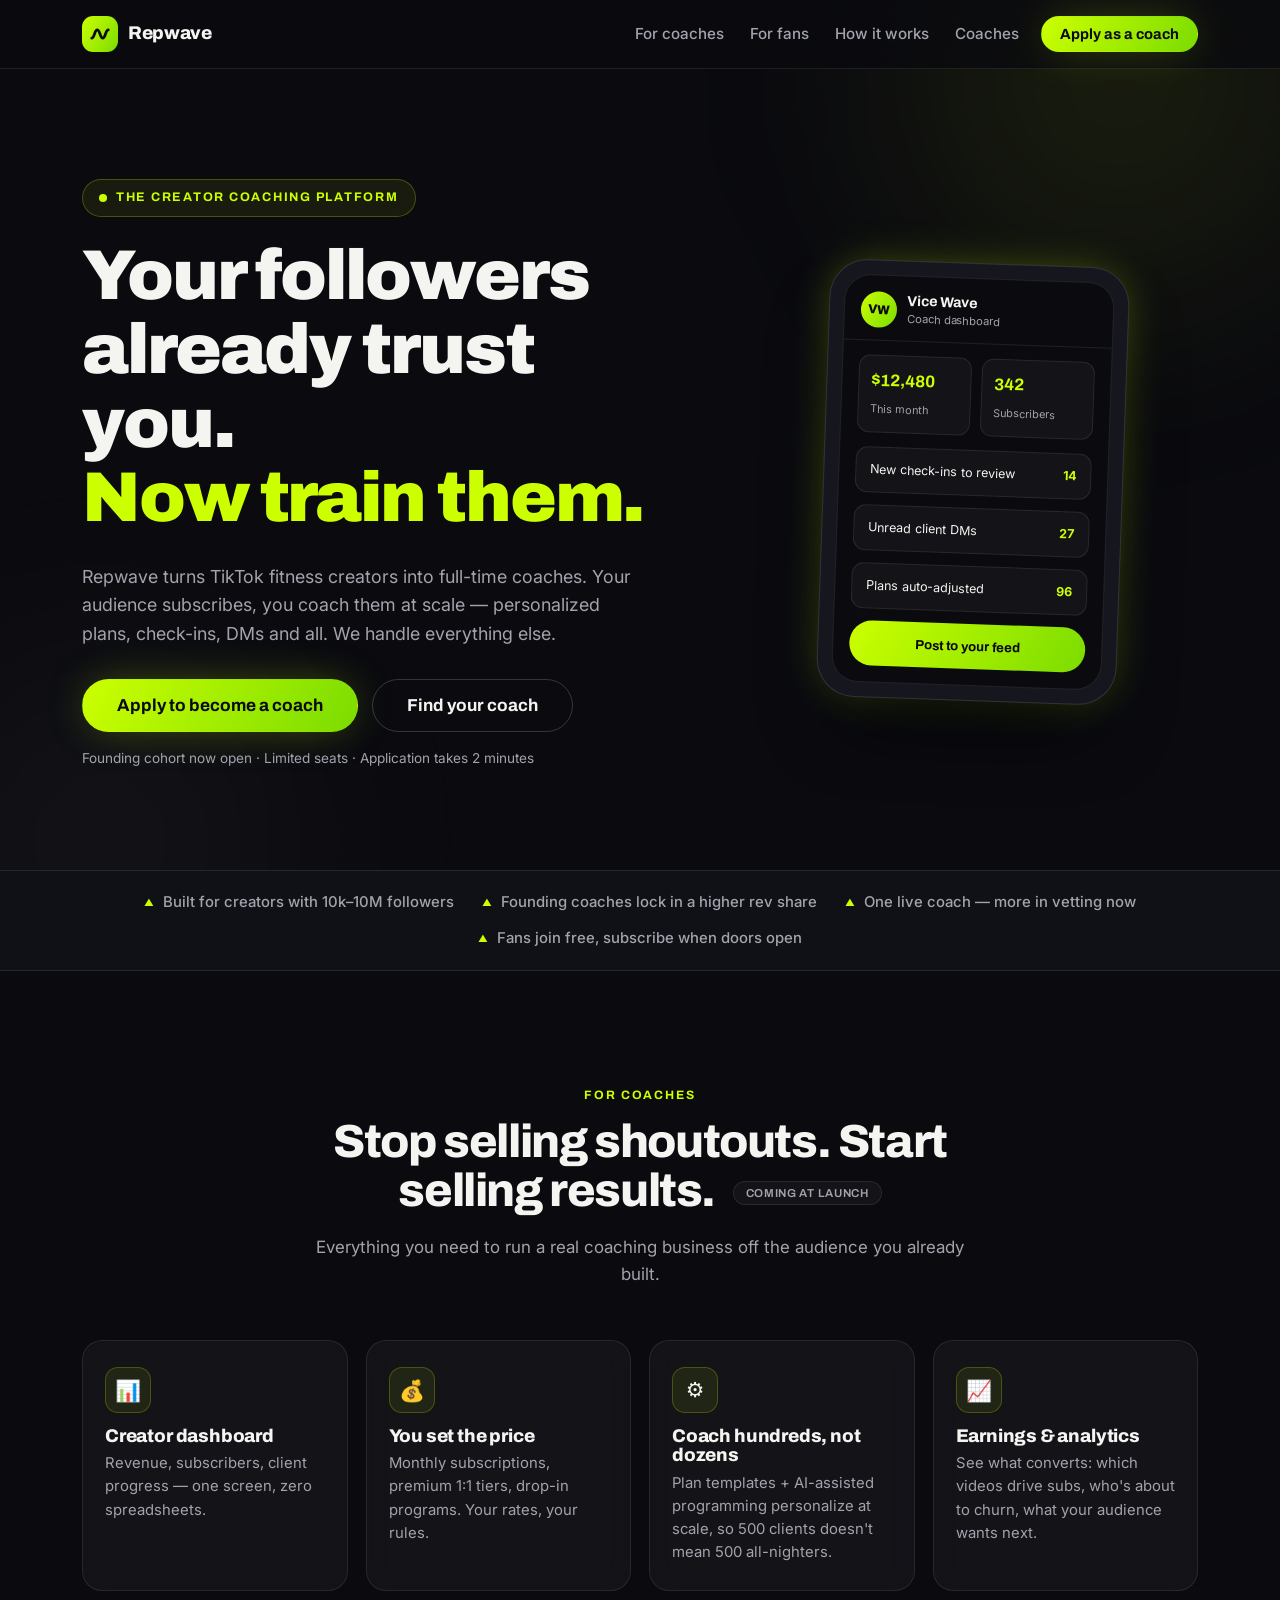
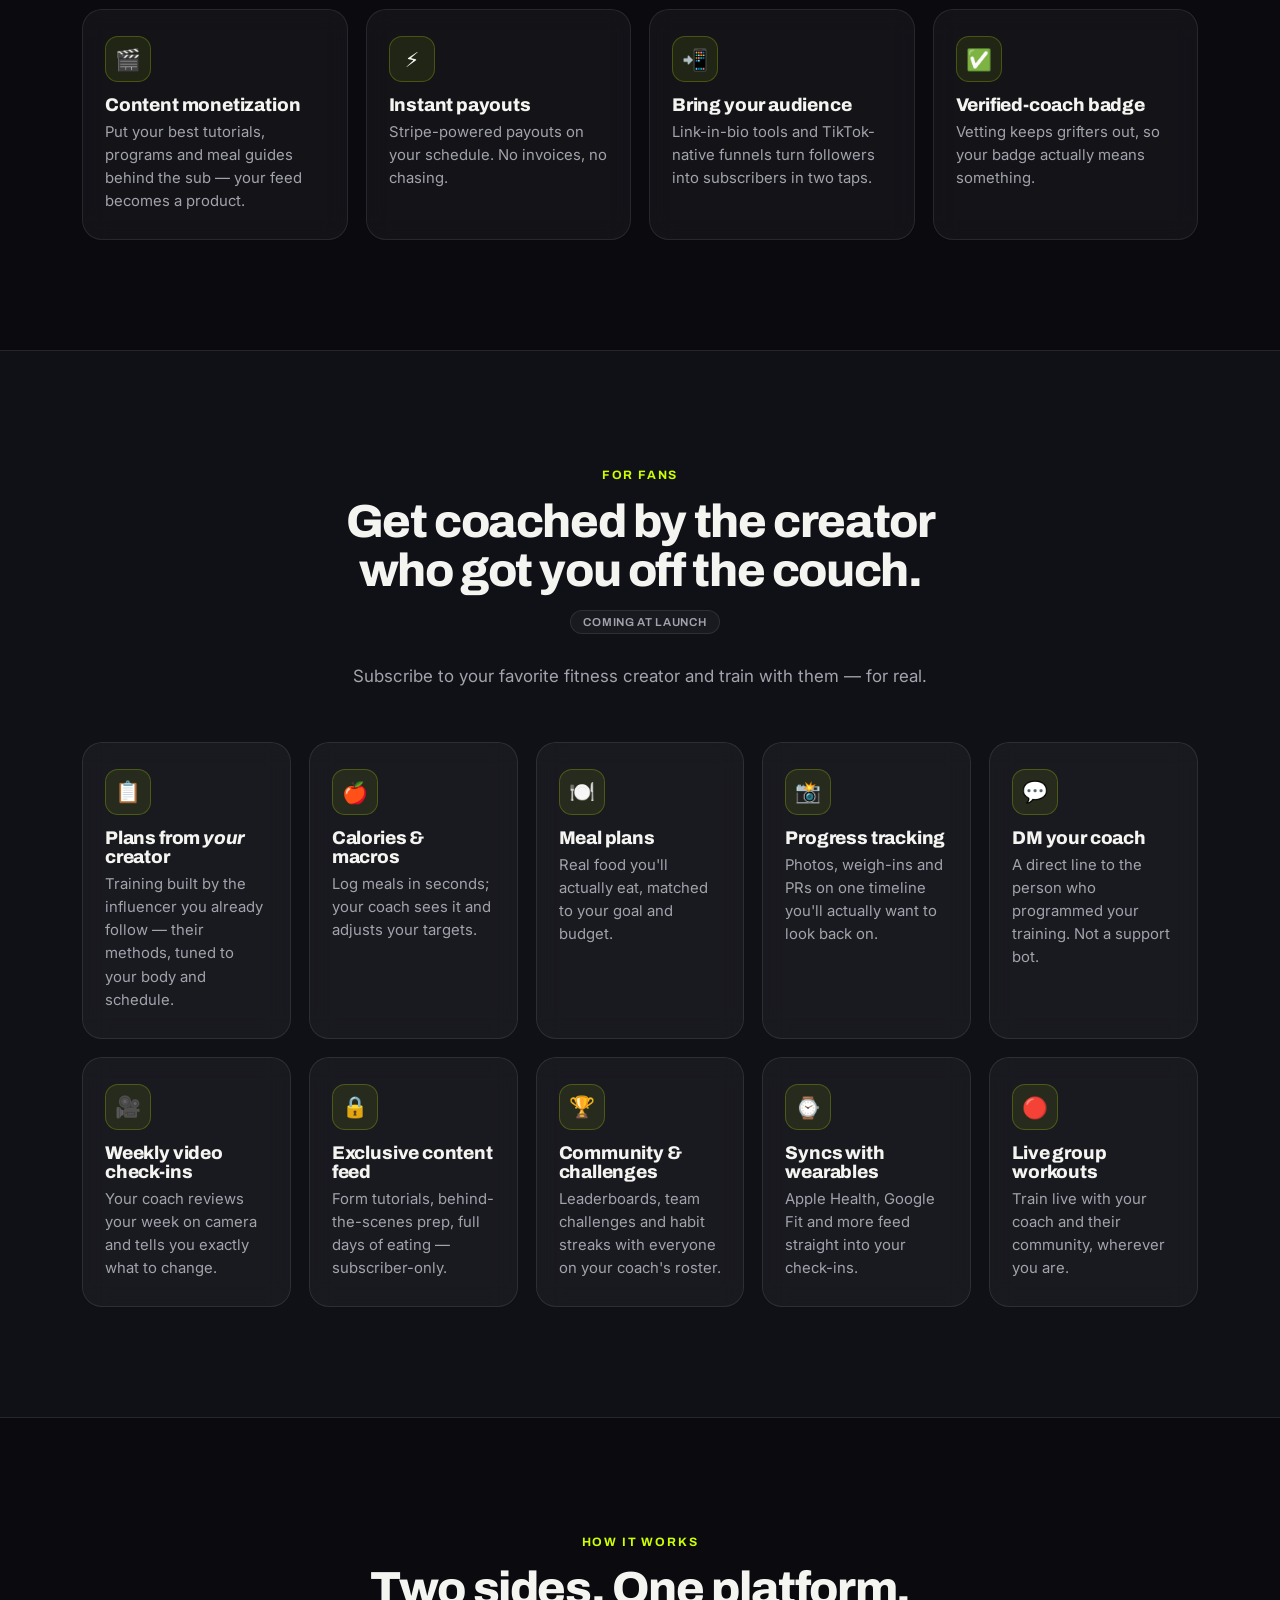
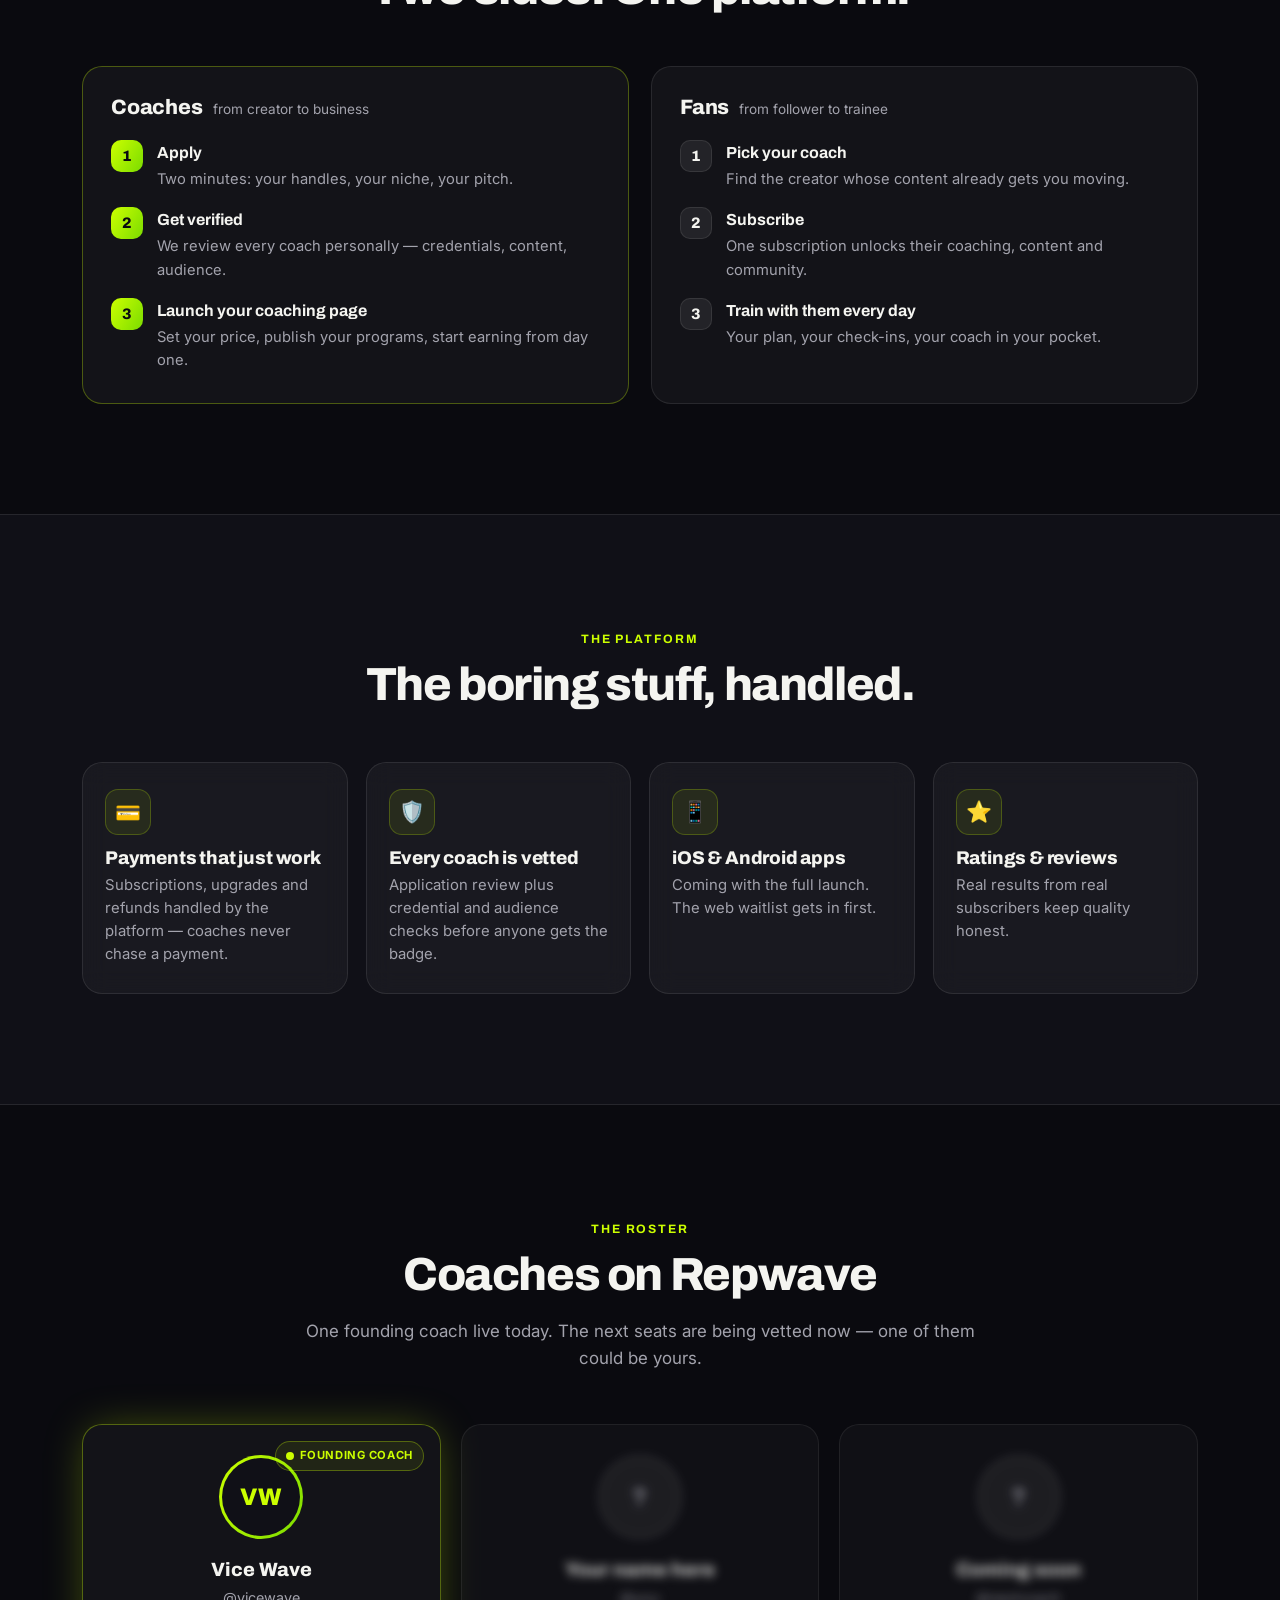
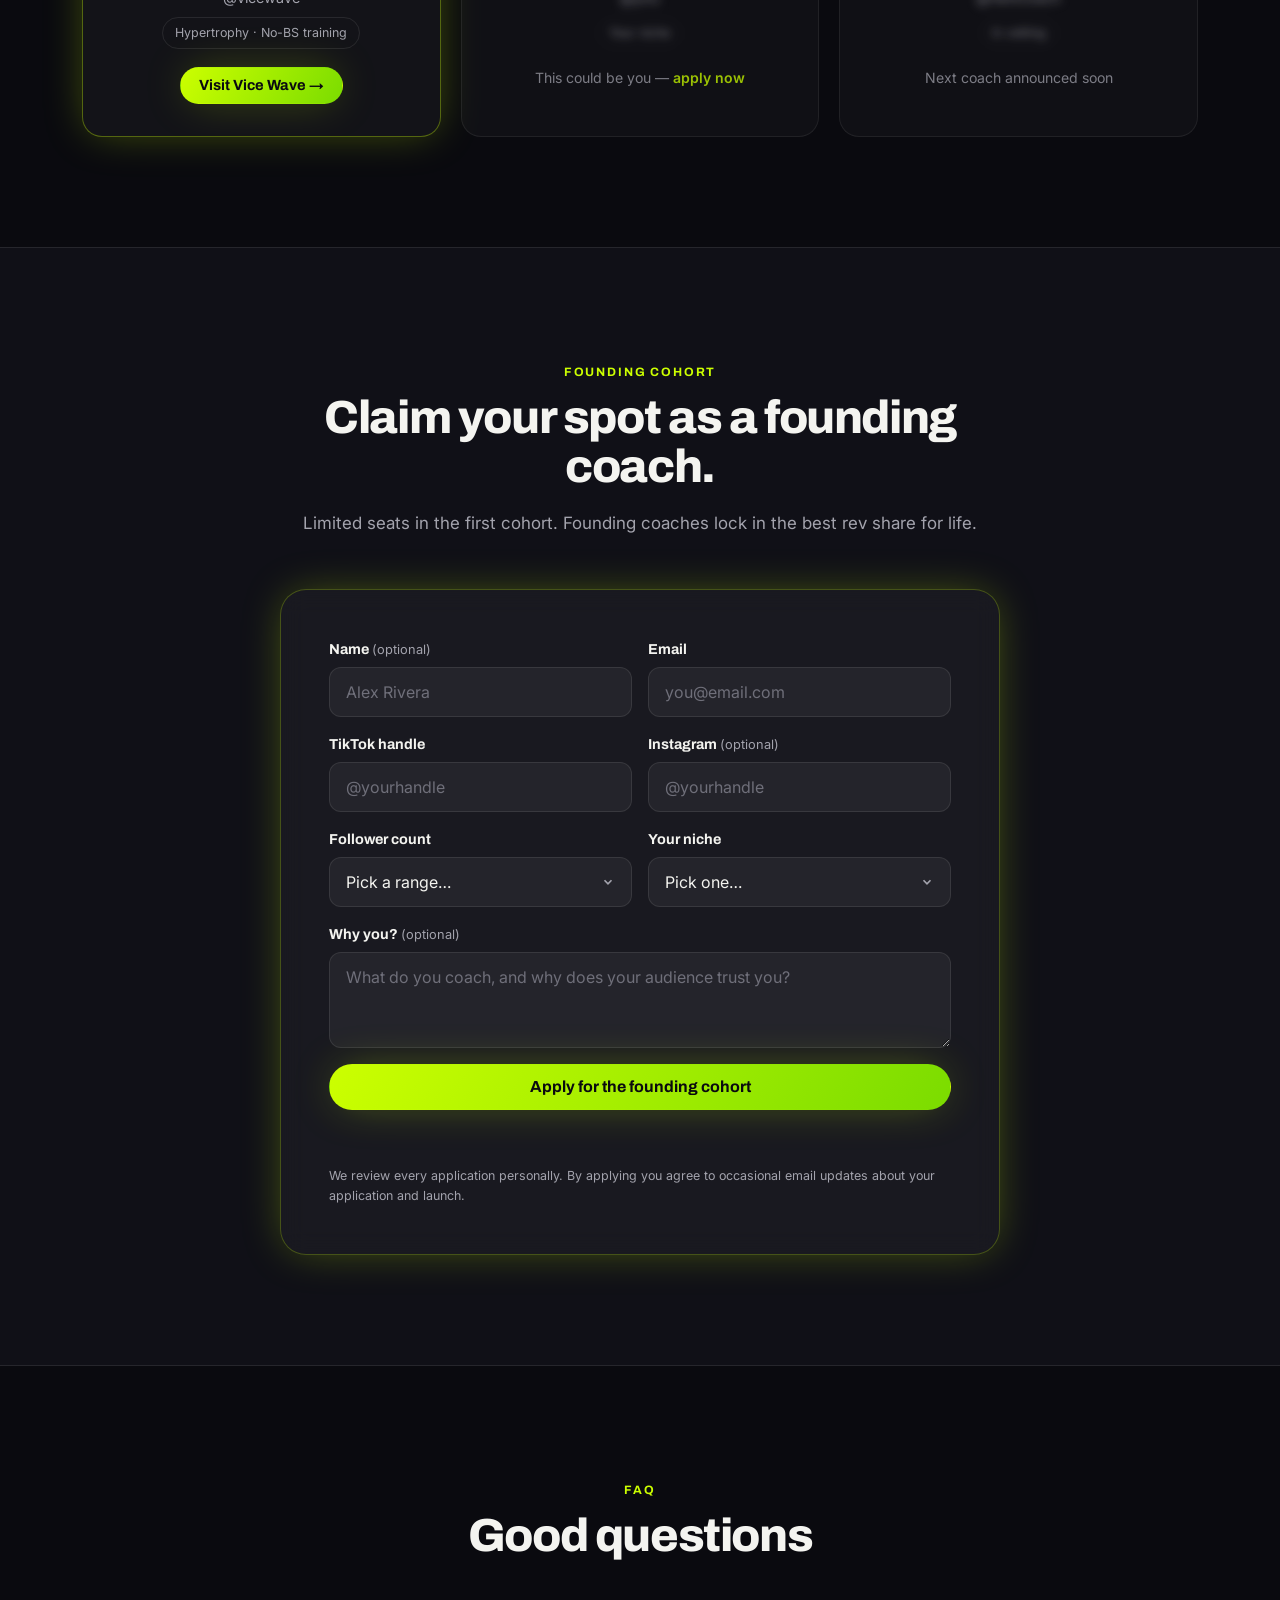
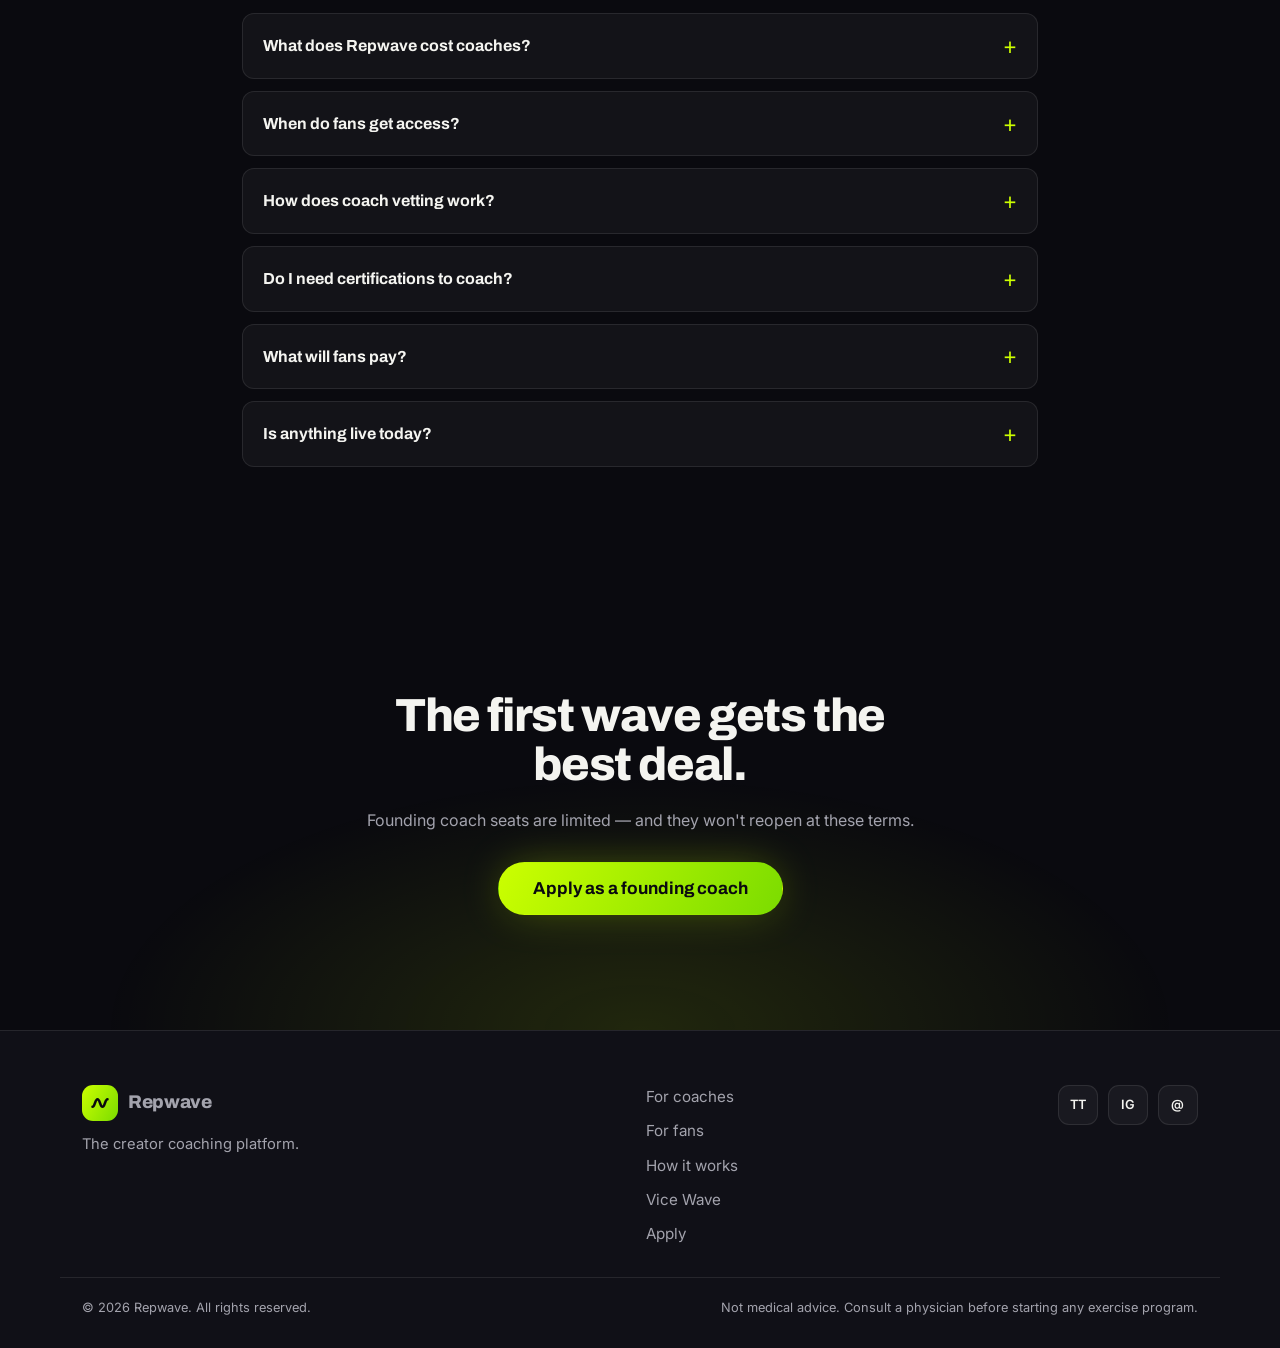
==== commit e729b4e1: "Pivot to Repwave: creator-coaching marketplace with two pages Replace the rejected single-page Vice " ====
--- a/index.html
+++ b/index.html
@@ -3,53 +3,47 @@
 <head>
   <meta charset="UTF-8" />
   <meta name="viewport" content="width=device-width, initial-scale=1.0" />
-  <title>Vice Wave Coaching — Fitness coaching, without the guesswork</title>
-  <meta name="description" content="Get coached by Vice Wave. Personalized training, nutrition and accountability to help you get fit and stay fit. Join the founding-member waitlist for early access." />
+  <title>Repwave — Turn your TikTok following into a coaching business</title>
+  <meta name="description" content="Repwave is the creator coaching platform: TikTok fitness creators become real coaches, their followers subscribe and train with them. Apply as a founding coach or find your coach." />
 
   <!-- Open Graph / social sharing -->
   <meta property="og:type" content="website" />
-  <meta property="og:title" content="Vice Wave Coaching" />
-  <meta property="og:description" content="Personalized fitness coaching from Vice Wave. Join the waitlist for early access and founding-member pricing." />
+  <meta property="og:title" content="Repwave — The creator coaching platform" />
+  <meta property="og:description" content="Your followers already trust you. Now train them. Apply to become a founding coach on Repwave." />
   <meta property="og:image" content="assets/img/og-image.svg" />
-  <meta name="theme-color" content="#ff2e93" />
+  <meta name="theme-color" content="#0a0a0f" />
 
   <link rel="icon" href="favicon.svg" type="image/svg+xml" />
   <link rel="preconnect" href="https://fonts.googleapis.com" />
   <link rel="preconnect" href="https://fonts.gstatic.com" crossorigin />
-  <link href="https://fonts.googleapis.com/css2?family=Space+Grotesk:wght@500;600;700&family=Inter:wght@400;500;600&display=swap" rel="stylesheet" />
+  <link href="https://fonts.googleapis.com/css2?family=Archivo:wght@700;800;900&family=Inter:wght@400;500;600&display=swap" rel="stylesheet" />
   <link rel="stylesheet" href="assets/css/styles.css" />
 </head>
 <body>
-  <!-- Skip link for keyboard / screen-reader users -->
-  <a class="skip-link" href="#waitlist">Skip to waitlist</a>
-
-  <!-- Decorative background blobs -->
-  <div class="bg-decor" aria-hidden="true">
-    <span class="blob blob--1"></span>
-    <span class="blob blob--2"></span>
-    <span class="blob blob--3"></span>
-  </div>
+  <a class="skip-link" href="#apply">Skip to coach application</a>
+
+  <div class="bg-decor" aria-hidden="true"></div>
 
   <!-- ================= HEADER ================= -->
   <header class="site-header" id="top">
     <div class="container header-inner">
-      <a class="logo" href="#top" aria-label="Vice Wave home">
+      <a class="logo" href="#top" aria-label="Repwave home">
         <span class="logo-mark" aria-hidden="true">
-          <svg viewBox="0 0 32 32" width="28" height="28" role="img" aria-hidden="true">
-            <path d="M2 20c4 0 4-8 8-8s4 8 8 8 4-8 8-8 4 8 8 8" fill="none" stroke="currentColor" stroke-width="3.5" stroke-linecap="round"/>
+          <svg viewBox="0 0 32 32" width="22" height="22" aria-hidden="true">
+            <path d="M4 22c4 0 4-12 8-12s4 12 8 12 4-12 8-12" fill="none" stroke="currentColor" stroke-width="4" stroke-linecap="round"/>
           </svg>
         </span>
-        <span class="logo-text" data-brand>Vice Wave</span>
+        <span data-brand>Repwave</span>
       </a>
 
       <nav class="nav" aria-label="Primary">
+        <a href="#coaches">For coaches</a>
+        <a href="#fans">For fans</a>
         <a href="#how">How it works</a>
-        <a href="#program">The program</a>
-        <a href="#coach">Your coach</a>
-        <a href="#faq">FAQ</a>
+        <a href="#roster">Coaches</a>
       </nav>
 
-      <a href="#waitlist" class="btn btn--sm btn--primary">Join the waitlist</a>
+      <a href="#apply" class="btn btn--sm btn--primary">Apply as a coach</a>
     </div>
   </header>
 
@@ -57,54 +51,172 @@
     <!-- ================= HERO ================= -->
     <section class="hero container">
       <div class="hero-copy">
-        <p class="eyebrow"><span class="pulse-dot" aria-hidden="true"></span> Now taking founding members</p>
+        <p class="eyebrow"><span class="pulse-dot" aria-hidden="true"></span> The creator coaching platform</p>
         <h1 class="hero-title">
-          Get fit with a coach<br />
-          who's <span class="hl">actually in your corner</span>
+          Your followers already trust you.<br />
+          <span class="hl">Now train them.</span>
         </h1>
         <p class="hero-sub">
-          Personalized training, simple nutrition and real accountability — built around
-          your body, your schedule and your goals. No cookie-cutter plans, no guesswork.
+          Repwave turns TikTok fitness creators into full-time coaches. Your audience
+          subscribes, you coach them at scale — personalized plans, check-ins, DMs and
+          all. We handle everything else.
         </p>
-
-        <form class="waitlist-inline" id="hero-form" novalidate>
-          <label class="sr-only" for="hero-email">Email address</label>
-          <input class="field" type="email" id="hero-email" name="email" placeholder="you@email.com" autocomplete="email" required />
-          <button class="btn btn--primary" type="submit">Get early access</button>
-        </form>
-        <p class="hero-note">Free to join the list · Founding-member pricing locked in · No spam, ever.</p>
-      </div>
-
-      <div class="hero-card" aria-hidden="false">
-        <div class="coach-card">
-          <div class="coach-card-top">
-            <div class="avatar" aria-hidden="true">VW</div>
-            <div>
-              <p class="coach-card-name" data-brand>Vice Wave</p>
-              <p class="coach-card-role">Fitness coach · TikTok creator</p>
-            </div>
-            <span class="badge badge--live">Coaching soon</span>
+        <div class="hero-ctas">
+          <a href="#apply" class="btn btn--primary btn--lg">Apply to become a coach</a>
+          <a href="#roster" class="btn btn--ghost btn--lg">Find your coach</a>
+        </div>
+        <p class="hero-note">Founding cohort now open · Limited seats · Application takes 2 minutes</p>
+      </div>
+
+      <!-- Pure-CSS creator dashboard mockup -->
+      <div class="phone-wrap" aria-hidden="true">
+        <div class="phone">
+          <div class="phone-screen">
+            <div class="phone-head">
+              <span class="phone-avatar">VW</span>
+              <div>
+                <div class="phone-head-name">Vice Wave</div>
+                <div class="phone-head-sub">Coach dashboard</div>
+              </div>
+            </div>
+            <div class="phone-stats">
+              <div class="phone-stat"><strong>$12,480</strong><span>This month</span></div>
+              <div class="phone-stat"><strong>342</strong><span>Subscribers</span></div>
+            </div>
+            <div class="phone-row"><span>New check-ins to review</span><span class="dot">14</span></div>
+            <div class="phone-row"><span>Unread client DMs</span><span class="dot">27</span></div>
+            <div class="phone-row"><span>Plans auto-adjusted</span><span class="dot">96</span></div>
+            <div class="phone-cta">Post to your feed</div>
           </div>
-          <ul class="coach-card-stats">
-            <li><strong>1:1</strong><span>Personalized</span></li>
-            <li><strong>Weekly</strong><span>Check-ins</span></li>
-            <li><strong>Anywhere</strong><span>Train from home or gym</span></li>
-          </ul>
-          <div class="coach-card-foot">
-            <span class="stars" aria-hidden="true">★★★★★</span>
-            <span>Founding spots are limited</span>
-          </div>
-        </div>
-      </div>
-    </section>
-
-    <!-- ================= TRUST BAR ================= -->
-    <section class="trustbar" aria-label="What you get">
-      <div class="container trustbar-inner">
-        <div class="trust-item"><span aria-hidden="true">🎯</span> Plans built for your goals</div>
-        <div class="trust-item"><span aria-hidden="true">📱</span> Coaching in your pocket</div>
-        <div class="trust-item"><span aria-hidden="true">💬</span> Message your coach directly</div>
-        <div class="trust-item"><span aria-hidden="true">🔒</span> Cancel anytime</div>
+        </div>
+      </div>
+    </section>
+
+    <!-- ================= STAT STRIP ================= -->
+    <section class="statstrip" aria-label="Platform highlights">
+      <div class="container statstrip-inner">
+        <span class="stat-pill">Built for creators with 10k–10M followers</span>
+        <span class="stat-pill">Founding coaches lock in a higher rev share</span>
+        <span class="stat-pill">One live coach — more in vetting now</span>
+        <span class="stat-pill">Fans join free, subscribe when doors open</span>
+      </div>
+    </section>
+
+    <!-- ================= FOR COACHES ================= -->
+    <section class="section" id="coaches">
+      <div class="container">
+        <div class="section-head">
+          <p class="kicker">For coaches</p>
+          <h2>Stop selling shoutouts. Start selling results. <span class="chip">Coming at launch</span></h2>
+          <p class="section-sub">Everything you need to run a real coaching business off the audience you already built.</p>
+        </div>
+
+        <div class="grid grid--4">
+          <article class="feature">
+            <span class="feature-ico" aria-hidden="true">📊</span>
+            <h3>Creator dashboard</h3>
+            <p>Revenue, subscribers, client progress — one screen, zero spreadsheets.</p>
+          </article>
+          <article class="feature">
+            <span class="feature-ico" aria-hidden="true">💰</span>
+            <h3>You set the price</h3>
+            <p>Monthly subscriptions, premium 1:1 tiers, drop-in programs. Your rates, your rules.</p>
+          </article>
+          <article class="feature">
+            <span class="feature-ico" aria-hidden="true">⚙️</span>
+            <h3>Coach hundreds, not dozens</h3>
+            <p>Plan templates + AI-assisted programming personalize at scale, so 500 clients doesn't mean 500 all-nighters.</p>
+          </article>
+          <article class="feature">
+            <span class="feature-ico" aria-hidden="true">📈</span>
+            <h3>Earnings &amp; analytics</h3>
+            <p>See what converts: which videos drive subs, who's about to churn, what your audience wants next.</p>
+          </article>
+          <article class="feature">
+            <span class="feature-ico" aria-hidden="true">🎬</span>
+            <h3>Content monetization</h3>
+            <p>Put your best tutorials, programs and meal guides behind the sub — your feed becomes a product.</p>
+          </article>
+          <article class="feature">
+            <span class="feature-ico" aria-hidden="true">⚡</span>
+            <h3>Instant payouts</h3>
+            <p>Stripe-powered payouts on your schedule. No invoices, no chasing.</p>
+          </article>
+          <article class="feature">
+            <span class="feature-ico" aria-hidden="true">📲</span>
+            <h3>Bring your audience</h3>
+            <p>Link-in-bio tools and TikTok-native funnels turn followers into subscribers in two taps.</p>
+          </article>
+          <article class="feature">
+            <span class="feature-ico" aria-hidden="true">✅</span>
+            <h3>Verified-coach badge</h3>
+            <p>Vetting keeps grifters out, so your badge actually means something.</p>
+          </article>
+        </div>
+      </div>
+    </section>
+
+    <!-- ================= FOR FANS ================= -->
+    <section class="section section--raised" id="fans">
+      <div class="container">
+        <div class="section-head">
+          <p class="kicker">For fans</p>
+          <h2>Get coached by the creator who got you off the couch. <span class="chip">Coming at launch</span></h2>
+          <p class="section-sub">Subscribe to your favorite fitness creator and train with them — for real.</p>
+        </div>
+
+        <div class="grid grid--5">
+          <article class="feature">
+            <span class="feature-ico" aria-hidden="true">📋</span>
+            <h3>Plans from <em>your</em> creator</h3>
+            <p>Training built by the influencer you already follow — their methods, tuned to your body and schedule.</p>
+          </article>
+          <article class="feature">
+            <span class="feature-ico" aria-hidden="true">🍎</span>
+            <h3>Calories &amp; macros</h3>
+            <p>Log meals in seconds; your coach sees it and adjusts your targets.</p>
+          </article>
+          <article class="feature">
+            <span class="feature-ico" aria-hidden="true">🍽️</span>
+            <h3>Meal plans</h3>
+            <p>Real food you'll actually eat, matched to your goal and budget.</p>
+          </article>
+          <article class="feature">
+            <span class="feature-ico" aria-hidden="true">📸</span>
+            <h3>Progress tracking</h3>
+            <p>Photos, weigh-ins and PRs on one timeline you'll actually want to look back on.</p>
+          </article>
+          <article class="feature">
+            <span class="feature-ico" aria-hidden="true">💬</span>
+            <h3>DM your coach</h3>
+            <p>A direct line to the person who programmed your training. Not a support bot.</p>
+          </article>
+          <article class="feature">
+            <span class="feature-ico" aria-hidden="true">🎥</span>
+            <h3>Weekly video check-ins</h3>
+            <p>Your coach reviews your week on camera and tells you exactly what to change.</p>
+          </article>
+          <article class="feature">
+            <span class="feature-ico" aria-hidden="true">🔒</span>
+            <h3>Exclusive content feed</h3>
+            <p>Form tutorials, behind-the-scenes prep, full days of eating — subscriber-only.</p>
+          </article>
+          <article class="feature">
+            <span class="feature-ico" aria-hidden="true">🏆</span>
+            <h3>Community &amp; challenges</h3>
+            <p>Leaderboards, team challenges and habit streaks with everyone on your coach's roster.</p>
+          </article>
+          <article class="feature">
+            <span class="feature-ico" aria-hidden="true">⌚</span>
+            <h3>Syncs with wearables</h3>
+            <p>Apple Health, Google Fit and more feed straight into your check-ins.</p>
+          </article>
+          <article class="feature">
+            <span class="feature-ico" aria-hidden="true">🔴</span>
+            <h3>Live group workouts</h3>
+            <p>Train live with your coach and their community, wherever you are.</p>
+          </article>
+        </div>
       </div>
     </section>
 
@@ -113,173 +225,200 @@
       <div class="container">
         <div class="section-head">
           <p class="kicker">How it works</p>
-          <h2>Three steps to your strongest self</h2>
-          <p class="section-sub">Getting started is simple. Here's what happens once the doors open.</p>
-        </div>
-
-        <ol class="steps">
-          <li class="step-card">
-            <span class="step-num">1</span>
-            <h3>Join the waitlist</h3>
-            <p>Drop your email below to grab a founding-member spot and be first in line when coaching opens.</p>
-          </li>
-          <li class="step-card">
-            <span class="step-num">2</span>
-            <h3>Tell us about you</h3>
-            <p>Share your goals, experience and schedule. Your coach builds a plan that fits your real life.</p>
-          </li>
-          <li class="step-card">
-            <span class="step-num">3</span>
-            <h3>Start training</h3>
-            <p>Follow your plan, check in each week, and adjust as you go. Progress you can actually feel.</p>
-          </li>
-        </ol>
-      </div>
-    </section>
-
-    <!-- ================= PROGRAM PILLARS ================= -->
-    <section class="section section--tint" id="program">
-      <div class="container">
-        <div class="section-head">
-          <p class="kicker">The program</p>
-          <h2>Everything you need in one place</h2>
-          <p class="section-sub">Coaching that goes way beyond a PDF of workouts.</p>
-        </div>
-
-        <div class="pillars">
-          <article class="pillar">
-            <span class="pillar-ico" aria-hidden="true">🏋️</span>
-            <h3>Custom training</h3>
-            <p>A program matched to your goals and equipment — whether that's a full gym or a pair of dumbbells at home.</p>
-          </article>
-          <article class="pillar">
-            <span class="pillar-ico" aria-hidden="true">🥗</span>
-            <h3>Simple nutrition</h3>
-            <p>No crash diets. Flexible, sustainable habits that fit how you actually eat.</p>
-          </article>
-          <article class="pillar">
-            <span class="pillar-ico" aria-hidden="true">📈</span>
-            <h3>Weekly check-ins</h3>
-            <p>Track progress, celebrate wins and course-correct before you stall out.</p>
-          </article>
-          <article class="pillar">
-            <span class="pillar-ico" aria-hidden="true">🤝</span>
-            <h3>Real accountability</h3>
-            <p>Direct messaging with your coach so you're never guessing or going it alone.</p>
-          </article>
-        </div>
-      </div>
-    </section>
-
-    <!-- ================= COACH / MARKETPLACE ================= -->
-    <section class="section" id="coach">
-      <div class="container coach-layout">
-        <div class="coach-photo" aria-hidden="true">
-          <div class="coach-photo-inner">VW</div>
-          <span class="coach-photo-tag">👋 Your coach</span>
-        </div>
-        <div class="coach-bio">
-          <p class="kicker">Meet your coach</p>
-          <!-- EDIT: Replace this bio with Vice Wave's real story & credentials -->
-          <h2 data-brand>Vice Wave</h2>
-          <p>
-            Vice Wave is a fitness creator who's helped a community of followers move
-            better, get stronger and build habits that last — one honest, no-hype video
-            at a time. Now that coaching is going one-on-one, you get that same energy
-            focused entirely on <em>you</em>.
-          </p>
-          <ul class="tick-list">
-            <li>Training that meets you where you are — beginner to advanced</li>
-            <li>Straight-talk coaching, zero shame, zero fads</li>
-            <li>Built for busy people who want results that stick</li>
-          </ul>
-          <div class="coach-links" id="coach-social"></div>
-        </div>
-      </div>
-
-      <!-- Marketplace framing: one coach now, more to come -->
-      <div class="container">
-        <div class="marketplace-note">
-          <div>
-            <h3>The Vice Wave coaching roster</h3>
-            <p>Right now you're getting coached by Vice Wave himself. More hand-picked coaches are joining the platform soon — waitlist members hear first.</p>
+          <h2>Two sides. One platform.</h2>
+        </div>
+
+        <div class="tracks">
+          <div class="track track--volt">
+            <div class="track-title"><h3>Coaches</h3><span>from creator to business</span></div>
+            <ol>
+              <li>
+                <span class="tstep">1</span>
+                <div><strong>Apply</strong><p>Two minutes: your handles, your niche, your pitch.</p></div>
+              </li>
+              <li>
+                <span class="tstep">2</span>
+                <div><strong>Get verified</strong><p>We review every coach personally — credentials, content, audience.</p></div>
+              </li>
+              <li>
+                <span class="tstep">3</span>
+                <div><strong>Launch your coaching page</strong><p>Set your price, publish your programs, start earning from day one.</p></div>
+              </li>
+            </ol>
           </div>
-          <ul class="roster">
-            <li class="roster-card roster-card--live">
-              <span class="avatar avatar--sm" aria-hidden="true">VW</span>
-              <span class="roster-name" data-brand>Vice Wave</span>
-              <span class="roster-status">Accepting founding members</span>
-            </li>
-            <li class="roster-card roster-card--soon" aria-hidden="true">
-              <span class="avatar avatar--sm avatar--ghost">?</span>
-              <span class="roster-name">New coach</span>
-              <span class="roster-status">Coming soon</span>
-            </li>
-            <li class="roster-card roster-card--soon" aria-hidden="true">
-              <span class="avatar avatar--sm avatar--ghost">?</span>
-              <span class="roster-name">New coach</span>
-              <span class="roster-status">Coming soon</span>
-            </li>
-          </ul>
-        </div>
-      </div>
-    </section>
-
-    <!-- ================= WAITLIST ================= -->
-    <section class="section waitlist-section" id="waitlist">
-      <div class="container">
-        <div class="waitlist-box">
-          <div class="waitlist-intro">
-            <p class="kicker kicker--light">Founding members</p>
-            <h2>Be first through the door</h2>
-            <p>Join the waitlist to lock in founding-member pricing and get early access before public launch. It's free — you'll only hear from us when it counts.</p>
-            <ul class="perks">
-              <li>⚡ Early access before anyone else</li>
-              <li>🏷️ Founding-member price, locked forever</li>
-              <li>🎁 A launch-day bonus for the first members</li>
-            </ul>
+
+          <div class="track track--ghost">
+            <div class="track-title"><h3>Fans</h3><span>from follower to trainee</span></div>
+            <ol>
+              <li>
+                <span class="tstep">1</span>
+                <div><strong>Pick your coach</strong><p>Find the creator whose content already gets you moving.</p></div>
+              </li>
+              <li>
+                <span class="tstep">2</span>
+                <div><strong>Subscribe</strong><p>One subscription unlocks their coaching, content and community.</p></div>
+              </li>
+              <li>
+                <span class="tstep">3</span>
+                <div><strong>Train with them every day</strong><p>Your plan, your check-ins, your coach in your pocket.</p></div>
+              </li>
+            </ol>
           </div>
-
-          <div class="waitlist-formwrap">
-            <form class="waitlist-form" id="waitlist-form" novalidate>
+        </div>
+      </div>
+    </section>
+
+    <!-- ================= PLATFORM ================= -->
+    <section class="section section--raised">
+      <div class="container">
+        <div class="section-head">
+          <p class="kicker">The platform</p>
+          <h2>The boring stuff, handled.</h2>
+        </div>
+        <div class="grid grid--4">
+          <article class="feature">
+            <span class="feature-ico" aria-hidden="true">💳</span>
+            <h3>Payments that just work</h3>
+            <p>Subscriptions, upgrades and refunds handled by the platform — coaches never chase a payment.</p>
+          </article>
+          <article class="feature">
+            <span class="feature-ico" aria-hidden="true">🛡️</span>
+            <h3>Every coach is vetted</h3>
+            <p>Application review plus credential and audience checks before anyone gets the badge.</p>
+          </article>
+          <article class="feature">
+            <span class="feature-ico" aria-hidden="true">📱</span>
+            <h3>iOS &amp; Android apps</h3>
+            <p>Coming with the full launch. The web waitlist gets in first.</p>
+          </article>
+          <article class="feature">
+            <span class="feature-ico" aria-hidden="true">⭐</span>
+            <h3>Ratings &amp; reviews</h3>
+            <p>Real results from real subscribers keep quality honest.</p>
+          </article>
+        </div>
+      </div>
+    </section>
+
+    <!-- ================= ROSTER ================= -->
+    <section class="section" id="roster">
+      <div class="container">
+        <div class="section-head">
+          <p class="kicker">The roster</p>
+          <h2>Coaches on Repwave</h2>
+          <p class="section-sub">One founding coach live today. The next seats are being vetted now — one of them could be yours.</p>
+        </div>
+
+        <div class="roster">
+          <article class="roster-card roster-card--live">
+            <span class="badge-live"><span class="pulse-dot" aria-hidden="true"></span> Founding coach</span>
+            <div class="roster-avatar" aria-hidden="true">VW</div>
+            <div class="roster-name">Vice Wave</div>
+            <div class="roster-handle">@vicewave</div>
+            <span class="roster-niche">Hypertrophy · No-BS training</span>
+            <div><a href="victor" class="btn btn--primary btn--sm">Visit Vice Wave →</a></div>
+          </article>
+
+          <article class="roster-card roster-card--ghost" aria-label="Coach spot available">
+            <div class="ghost-blur">
+              <div class="roster-avatar">?</div>
+              <div class="roster-name">Your name here</div>
+              <div class="roster-handle">@you</div>
+              <span class="roster-niche">Your niche</span>
+            </div>
+            <p class="roster-cta">This could be you — <a href="#apply">apply now</a></p>
+          </article>
+
+          <article class="roster-card roster-card--ghost" aria-label="Coach spot available">
+            <div class="ghost-blur">
+              <div class="roster-avatar">?</div>
+              <div class="roster-name">Coming soon</div>
+              <div class="roster-handle">@nextcoach</div>
+              <span class="roster-niche">In vetting</span>
+            </div>
+            <p class="roster-cta">Next coach announced soon</p>
+          </article>
+        </div>
+      </div>
+    </section>
+
+    <!-- ================= APPLY ================= -->
+    <section class="section section--raised" id="apply">
+      <div class="container">
+        <div class="section-head">
+          <p class="kicker">Founding cohort</p>
+          <h2>Claim your spot as a founding coach.</h2>
+          <p class="section-sub">Limited seats in the first cohort. Founding coaches lock in the best rev share for life.</p>
+        </div>
+
+        <div class="form-panel">
+          <form id="apply-form" novalidate>
+            <div class="form-grid">
               <div class="form-row">
-                <label for="wl-name">First name <span class="opt">(optional)</span></label>
-                <input class="field" type="text" id="wl-name" name="name" placeholder="Alex" autocomplete="given-name" />
+                <label for="ap-name">Name <span class="opt">(optional)</span></label>
+                <input class="field" type="text" id="ap-name" name="name" placeholder="Alex Rivera" autocomplete="name" />
               </div>
               <div class="form-row">
-                <label for="wl-email">Email</label>
-                <input class="field" type="email" id="wl-email" name="email" placeholder="you@email.com" autocomplete="email" required />
-              </div>
+                <label for="ap-email">Email</label>
+                <input class="field" type="email" id="ap-email" name="email" placeholder="you@email.com" autocomplete="email" required />
+              </div>
+            </div>
+            <div class="form-grid">
               <div class="form-row">
-                <label for="wl-goal">Main goal <span class="opt">(optional)</span></label>
-                <select class="field" id="wl-goal" name="goal">
+                <label for="ap-tiktok">TikTok handle</label>
+                <input class="field" type="text" id="ap-tiktok" name="tiktok_handle" placeholder="@yourhandle" data-required required />
+              </div>
+              <div class="form-row">
+                <label for="ap-ig">Instagram <span class="opt">(optional)</span></label>
+                <input class="field" type="text" id="ap-ig" name="instagram_handle" placeholder="@yourhandle" />
+              </div>
+            </div>
+            <div class="form-grid">
+              <div class="form-row">
+                <label for="ap-followers">Follower count</label>
+                <select class="field" id="ap-followers" name="follower_bracket">
+                  <option value="">Pick a range…</option>
+                  <option value="<10k">Under 10k</option>
+                  <option value="10k-50k">10k – 50k</option>
+                  <option value="50k-250k">50k – 250k</option>
+                  <option value="250k-1m">250k – 1M</option>
+                  <option value="1m+">1M+</option>
+                </select>
+              </div>
+              <div class="form-row">
+                <label for="ap-niche">Your niche</label>
+                <select class="field" id="ap-niche" name="niche">
                   <option value="">Pick one…</option>
-                  <option>Lose weight</option>
-                  <option>Build muscle</option>
-                  <option>Get stronger</option>
-                  <option>General fitness &amp; health</option>
-                  <option>Athletic performance</option>
+                  <option>Lifting &amp; hypertrophy</option>
+                  <option>Weight loss</option>
+                  <option>Calisthenics</option>
+                  <option>Running &amp; endurance</option>
+                  <option>Yoga &amp; mobility</option>
+                  <option>Combat sports</option>
+                  <option>Other</option>
                 </select>
               </div>
-
-              <!-- Honeypot: hidden from humans, catches bots -->
-              <div class="hp" aria-hidden="true">
-                <label for="wl-company">Company</label>
-                <input type="text" id="wl-company" name="company" tabindex="-1" autocomplete="off" />
-              </div>
-
-              <button class="btn btn--primary btn--block" type="submit" id="wl-submit">Claim my founding spot</button>
-              <p class="form-status" id="wl-status" role="status" aria-live="polite"></p>
-              <p class="form-fine">By joining you agree to receive occasional email updates. Unsubscribe anytime.</p>
-            </form>
-
-            <!-- Success state (hidden until submit succeeds) -->
-            <div class="waitlist-success" id="waitlist-success" hidden>
-              <div class="success-emoji" aria-hidden="true">🎉</div>
-              <h3>You're on the list!</h3>
-              <p id="success-msg">Keep an eye on your inbox — we'll reach out with early access before launch.</p>
-              <div class="success-share" id="success-share"></div>
-            </div>
+            </div>
+            <div class="form-row">
+              <label for="ap-pitch">Why you? <span class="opt">(optional)</span></label>
+              <textarea class="field" id="ap-pitch" name="pitch" maxlength="2000" placeholder="What do you coach, and why does your audience trust you?"></textarea>
+            </div>
+
+            <!-- Honeypot: hidden from humans, catches bots -->
+            <div class="hp" aria-hidden="true">
+              <label for="ap-company">Company</label>
+              <input type="text" id="ap-company" name="company" tabindex="-1" autocomplete="off" />
+            </div>
+
+            <button class="btn btn--primary btn--block" type="submit">Apply for the founding cohort</button>
+            <p class="form-status" id="apply-status" role="status" aria-live="polite"></p>
+            <p class="form-fine">We review every application personally. By applying you agree to occasional email updates about your application and launch.</p>
+          </form>
+
+          <div class="success-panel" id="apply-success" hidden>
+            <div class="success-emoji" aria-hidden="true">🤝</div>
+            <h3>Application received.</h3>
+            <p id="apply-success-msg">We review every coach personally — expect to hear from us within a week.</p>
           </div>
         </div>
       </div>
@@ -295,28 +434,28 @@
 
         <div class="faq">
           <details>
-            <summary>When does coaching actually start?</summary>
-            <p>We're onboarding founding members in waves. Join the waitlist and you'll be among the first invited when spots open — before any public launch.</p>
+            <summary>What does Repwave cost coaches?</summary>
+            <p>Nothing up front. Repwave takes a percentage of subscription revenue — and founding coaches lock in the best rev share for life. Exact terms come with your acceptance.</p>
           </details>
           <details>
-            <summary>How much will it cost?</summary>
-            <p>Final pricing is being finalized, but waitlist members lock in a founding-member rate that stays lower than the public price for as long as you're a member.</p>
+            <summary>When do fans get access?</summary>
+            <p>We're launching coach by coach. Join a coach's waitlist (Vice Wave's is open now) and you'll get early access before their public launch.</p>
           </details>
           <details>
-            <summary>Do I need a gym?</summary>
-            <p>Nope. Your plan is built around whatever you have — a full gym, a home setup, or just your bodyweight and a bit of space.</p>
+            <summary>How does coach vetting work?</summary>
+            <p>Every application is reviewed by a human. We look at your content, your audience and your coaching chops before the verified badge goes on your profile.</p>
           </details>
           <details>
-            <summary>I'm a total beginner. Is this for me?</summary>
-            <p>Absolutely. Coaching is tailored to your level, so beginners get a safe, confidence-building start and experienced lifters get pushed further.</p>
+            <summary>Do I need certifications to coach?</summary>
+            <p>Certifications help but aren't the whole story — we care that you can actually coach and that your content backs it up. Tell us everything in your application.</p>
           </details>
           <details>
-            <summary>What if it's not for me?</summary>
-            <p>You can cancel anytime — no lock-in contracts. And joining the waitlist is completely free with no commitment.</p>
+            <summary>What will fans pay?</summary>
+            <p>Each coach sets their own subscription price. Early waitlist members lock in founding-fan pricing with their coach.</p>
           </details>
           <details>
-            <summary>Is my information safe?</summary>
-            <p>Yes. We only collect what you enter here, we never sell your data, and you can ask us to remove it at any time.</p>
+            <summary>Is anything live today?</summary>
+            <p>Honestly: signups. Coach applications and fan waitlists are real and reviewed; the full platform — payments, plans, tracking, DMs — arrives at launch. Early lists get in first.</p>
           </details>
         </div>
       </div>
@@ -325,9 +464,9 @@
     <!-- ================= FINAL CTA ================= -->
     <section class="final-cta">
       <div class="container">
-        <h2>Your next chapter starts with one email.</h2>
-        <p>Founding spots are limited. Grab yours before they're gone.</p>
-        <a href="#waitlist" class="btn btn--light btn--lg">Join the waitlist</a>
+        <h2>The first wave gets the best deal.</h2>
+        <p>Founding coach seats are limited — and they won't reopen at these terms.</p>
+        <a href="#apply" class="btn btn--primary btn--lg">Apply as a founding coach</a>
       </div>
     </section>
   </main>
@@ -336,28 +475,28 @@
   <footer class="site-footer">
     <div class="container footer-inner">
       <div>
-        <a class="logo logo--footer" href="#top">
+        <a class="logo" href="#top">
           <span class="logo-mark" aria-hidden="true">
-            <svg viewBox="0 0 32 32" width="24" height="24" aria-hidden="true">
-              <path d="M2 20c4 0 4-8 8-8s4 8 8 8 4-8 8-8 4 8 8 8" fill="none" stroke="currentColor" stroke-width="3.5" stroke-linecap="round"/>
+            <svg viewBox="0 0 32 32" width="20" height="20" aria-hidden="true">
+              <path d="M4 22c4 0 4-12 8-12s4 12 8 12 4-12 8-12" fill="none" stroke="currentColor" stroke-width="4" stroke-linecap="round"/>
             </svg>
           </span>
-          <span class="logo-text" data-brand>Vice Wave</span>
+          <span data-brand>Repwave</span>
         </a>
-        <p class="footer-tag" data-tagline>Coaching that actually sticks.</p>
+        <p class="footer-tag" data-tagline>The creator coaching platform.</p>
       </div>
       <nav class="footer-links" aria-label="Footer">
+        <a href="#coaches">For coaches</a>
+        <a href="#fans">For fans</a>
         <a href="#how">How it works</a>
-        <a href="#program">The program</a>
-        <a href="#coach">Your coach</a>
-        <a href="#faq">FAQ</a>
-        <a href="#waitlist">Join</a>
+        <a href="victor">Vice Wave</a>
+        <a href="#apply">Apply</a>
       </nav>
-      <div class="footer-social" id="footer-social"></div>
+      <div class="footer-social" data-social-links="platform" data-social-style="icon"></div>
     </div>
     <div class="container footer-legal">
-      <p>© <span id="year">2026</span> <span data-brand>Vice Wave</span> Coaching. All rights reserved.</p>
-      <p class="footer-mini">Not medical advice. Consult a physician before starting any exercise program.</p>
+      <p>© <span data-year>2026</span> <span data-brand>Repwave</span>. All rights reserved.</p>
+      <p>Not medical advice. Consult a physician before starting any exercise program.</p>
     </div>
   </footer>
 
--- a/assets/css/styles.css
+++ b/assets/css/styles.css
@@ -1,30 +1,34 @@
 /* =========================================================
-   Vice Wave Coaching — styles
-   Playful & vibrant · light theme · fully responsive
+   Repwave — styles
+   Dark & premium · volt accent · shared by index + victor
    ========================================================= */
 
 :root {
-  /* Brand palette */
-  --pink: #ff2e93;
-  --orange: #ff8a00;
-  --purple: #6a5cff;
-  --lime: #b6ff3d;
-  --ink: #17121f;
-  --ink-soft: #4a4356;
-  --bg: #fffdf8;
-  --card: #ffffff;
-  --line: #efe7f2;
-
-  --grad-hot: linear-gradient(100deg, var(--pink), var(--orange));
-  --grad-cool: linear-gradient(120deg, var(--purple), var(--pink));
-
-  --radius: 22px;
-  --radius-sm: 14px;
-  --shadow: 0 18px 50px -20px rgba(106, 92, 255, 0.35);
-  --shadow-hard: 6px 6px 0 var(--ink);
-  --maxw: 1120px;
-
-  --font-head: "Space Grotesk", ui-sans-serif, system-ui, sans-serif;
+  /* Palette */
+  --bg: #0a0a0f;
+  --bg-raised: #101017;
+  --card: rgba(255, 255, 255, 0.04);
+  --card-strong: rgba(255, 255, 255, 0.07);
+  --card-border: rgba(255, 255, 255, 0.09);
+  --ink: #f4f4f0;
+  --ink-soft: #a3a3ad;
+  --volt: #ccff00;
+  --volt-dim: #9ec700;
+  --on-volt: #0a0a0f;
+  --danger: #ff5d5d;
+  --ok: #ccff00;
+
+  --grad-volt: linear-gradient(120deg, #ccff00, #7bdc00);
+  --glow: 0 0 44px -8px rgba(204, 255, 0, 0.35);
+
+  /* Shape & layout */
+  --radius: 20px;
+  --radius-sm: 12px;
+  --maxw: 1160px;
+  --maxw-narrow: 840px;
+
+  /* Type */
+  --font-display: "Archivo", ui-sans-serif, system-ui, sans-serif;
   --font-body: "Inter", ui-sans-serif, system-ui, -apple-system, sans-serif;
 }
 
@@ -42,16 +46,21 @@
   overflow-x: hidden;
 }
 
-h1, h2, h3 { font-family: var(--font-head); line-height: 1.1; margin: 0 0 .4em; letter-spacing: -0.02em; }
-h2 { font-size: clamp(1.7rem, 4vw, 2.6rem); }
-h3 { font-size: 1.25rem; }
+h1, h2, h3 {
+  font-family: var(--font-display);
+  font-weight: 800;
+  line-height: 1.05;
+  margin: 0 0 .4em;
+  letter-spacing: -0.03em;
+}
+h2 { font-size: clamp(1.8rem, 4.2vw, 2.9rem); }
+h3 { font-size: 1.15rem; letter-spacing: -0.01em; }
 p { margin: 0 0 1rem; }
 a { color: inherit; text-decoration: none; }
 img, svg { max-width: 100%; }
-em { font-style: normal; background: linear-gradient(transparent 62%, rgba(182,255,61,.7) 0); }
 
 .container { width: 100%; max-width: var(--maxw); margin: 0 auto; padding: 0 22px; }
-.container--narrow { max-width: 760px; }
+.container--narrow { max-width: var(--maxw-narrow); }
 
 .sr-only {
   position: absolute; width: 1px; height: 1px; padding: 0; margin: -1px;
@@ -59,254 +68,383 @@
 }
 .skip-link {
   position: absolute; left: -999px; top: 8px; z-index: 999;
-  background: var(--ink); color: #fff; padding: 10px 16px; border-radius: 10px;
+  background: var(--volt); color: var(--on-volt); font-weight: 700;
+  padding: 10px 16px; border-radius: 10px;
 }
 .skip-link:focus { left: 16px; }
 
-/* ---------- Decorative background blobs ---------- */
-.bg-decor { position: fixed; inset: 0; z-index: -1; pointer-events: none; overflow: hidden; }
-.blob { position: absolute; border-radius: 50%; filter: blur(60px); opacity: .5; }
-.blob--1 { width: 460px; height: 460px; background: var(--pink); top: -160px; right: -120px; }
-.blob--2 { width: 420px; height: 420px; background: var(--purple); top: 40%; left: -180px; }
-.blob--3 { width: 380px; height: 380px; background: var(--lime); bottom: -160px; right: 10%; opacity: .35; }
+:focus-visible { outline: 2px solid var(--volt); outline-offset: 3px; }
+
+/* ---------- Ambient background ---------- */
+.bg-decor { position: fixed; inset: 0; z-index: -1; pointer-events: none; overflow: hidden; background: var(--bg); }
+.bg-decor::before, .bg-decor::after {
+  content: ""; position: absolute; border-radius: 50%; filter: blur(90px);
+}
+.bg-decor::before {
+  width: 720px; height: 720px; top: -280px; right: -200px;
+  background: radial-gradient(circle, rgba(204,255,0,.10), transparent 65%);
+}
+.bg-decor::after {
+  width: 640px; height: 640px; bottom: -260px; left: -220px;
+  background: radial-gradient(circle, rgba(255,255,255,.05), transparent 65%);
+}
 
 /* ---------- Buttons ---------- */
 .btn {
   display: inline-flex; align-items: center; justify-content: center; gap: .5rem;
-  font-family: var(--font-head); font-weight: 600; font-size: 1rem;
-  padding: 14px 24px; border-radius: 999px; border: 2px solid var(--ink);
-  cursor: pointer; transition: transform .12s ease, box-shadow .12s ease, background .2s;
-  text-align: center; line-height: 1;
-}
-.btn--primary { background: var(--grad-hot); color: #fff; border-color: var(--ink); box-shadow: var(--shadow-hard); }
-.btn--primary:hover { transform: translate(-2px,-2px); box-shadow: 8px 8px 0 var(--ink); }
-.btn--primary:active { transform: translate(2px,2px); box-shadow: 2px 2px 0 var(--ink); }
-.btn--light { background: #fff; color: var(--ink); box-shadow: var(--shadow-hard); }
-.btn--light:hover { transform: translate(-2px,-2px); box-shadow: 8px 8px 0 var(--ink); }
-.btn--sm { padding: 10px 18px; font-size: .95rem; }
-.btn--lg { padding: 17px 34px; font-size: 1.1rem; }
+  font-family: var(--font-display); font-weight: 700; font-size: 1rem;
+  padding: 14px 26px; border-radius: 999px; border: 1px solid transparent;
+  cursor: pointer; text-align: center; line-height: 1;
+  transition: transform .12s ease, box-shadow .15s ease, background .2s, border-color .2s;
+}
+.btn--primary { background: var(--grad-volt); color: var(--on-volt); box-shadow: var(--glow); }
+.btn--primary:hover { transform: translateY(-2px); box-shadow: 0 0 60px -6px rgba(204,255,0,.5); }
+.btn--primary:active { transform: translateY(0); }
+.btn--ghost { background: transparent; color: var(--ink); border-color: rgba(255,255,255,.18); }
+.btn--ghost:hover { border-color: rgba(255,255,255,.4); background: rgba(255,255,255,.05); }
+.btn--sm { padding: 10px 18px; font-size: .92rem; }
+.btn--lg { padding: 17px 34px; font-size: 1.08rem; }
 .btn--block { width: 100%; }
-.btn:disabled { opacity: .6; cursor: progress; transform: none; box-shadow: var(--shadow-hard); }
-.btn:focus-visible { outline: 3px solid var(--purple); outline-offset: 3px; }
+.btn:disabled { opacity: .55; cursor: progress; transform: none; }
 
 /* ---------- Header ---------- */
 .site-header {
   position: sticky; top: 0; z-index: 50;
-  background: rgba(255,253,248,.8); backdrop-filter: blur(10px);
-  border-bottom: 1px solid var(--line);
-}
-.header-inner { display: flex; align-items: center; gap: 20px; height: 68px; }
-.logo { display: inline-flex; align-items: center; gap: 9px; font-family: var(--font-head); font-weight: 700; font-size: 1.15rem; }
+  background: rgba(10, 10, 15, 0.75);
+  backdrop-filter: blur(14px);
+  -webkit-backdrop-filter: blur(14px);
+  border-bottom: 1px solid var(--card-border);
+}
+.header-inner { display: flex; align-items: center; gap: 22px; height: 68px; }
+.logo { display: inline-flex; align-items: center; gap: 10px; font-family: var(--font-display); font-weight: 800; font-size: 1.15rem; letter-spacing: -0.02em; }
 .logo-mark {
-  display: grid; place-items: center; width: 38px; height: 38px; border-radius: 12px;
-  background: var(--grad-hot); color: #fff; border: 2px solid var(--ink); box-shadow: 3px 3px 0 var(--ink);
-}
-.nav { display: flex; gap: 26px; margin-left: auto; font-weight: 500; }
+  display: grid; place-items: center; width: 36px; height: 36px; border-radius: 11px;
+  background: var(--grad-volt); color: var(--on-volt);
+}
+.nav { display: flex; gap: 26px; margin-left: auto; font-weight: 500; font-size: .95rem; }
 .nav a { color: var(--ink-soft); position: relative; }
 .nav a:hover { color: var(--ink); }
-.nav a::after { content: ""; position: absolute; left: 0; bottom: -6px; height: 2px; width: 0; background: var(--pink); transition: width .2s; }
+.nav a::after { content: ""; position: absolute; left: 0; bottom: -6px; height: 2px; width: 0; background: var(--volt); transition: width .2s; }
 .nav a:hover::after { width: 100%; }
-.header-inner .btn--primary { margin-left: 8px; }
-
-/* ---------- Hero ---------- */
+.header-back { margin-left: auto; color: var(--ink-soft); font-weight: 500; font-size: .95rem; }
+.header-back:hover { color: var(--ink); }
+
+/* ---------- Eyebrow / kicker / chips ---------- */
+.eyebrow {
+  display: inline-flex; align-items: center; gap: 9px;
+  font-family: var(--font-display); font-weight: 700; font-size: .78rem;
+  letter-spacing: .14em; text-transform: uppercase; color: var(--volt);
+  background: rgba(204,255,0,.07); border: 1px solid rgba(204,255,0,.25);
+  padding: 8px 16px; border-radius: 999px; margin-bottom: 22px;
+}
+.pulse-dot { width: 8px; height: 8px; border-radius: 50%; background: var(--volt); animation: pulse 1.8s infinite; }
+@keyframes pulse {
+  0% { box-shadow: 0 0 0 0 rgba(204,255,0,.55); }
+  70% { box-shadow: 0 0 0 9px rgba(204,255,0,0); }
+  100% { box-shadow: 0 0 0 0 rgba(204,255,0,0); }
+}
+.kicker {
+  display: inline-block; font-family: var(--font-display); font-weight: 700;
+  font-size: .76rem; letter-spacing: .15em; text-transform: uppercase;
+  color: var(--volt); margin-bottom: 12px;
+}
+.chip {
+  display: inline-block; font-size: .72rem; font-weight: 600; letter-spacing: .06em;
+  text-transform: uppercase; color: var(--ink-soft);
+  border: 1px solid var(--card-border); background: var(--card);
+  padding: 5px 12px; border-radius: 999px; vertical-align: middle; margin-left: 10px;
+}
+
+/* ---------- Hero (index) ---------- */
 .hero {
-  display: grid; grid-template-columns: 1.1fr .9fr; gap: 48px; align-items: center;
-  padding: clamp(48px, 8vw, 96px) 22px clamp(40px, 6vw, 72px);
-}
-.eyebrow {
-  display: inline-flex; align-items: center; gap: 8px; font-weight: 600; font-size: .9rem;
-  color: var(--purple); background: #fff; border: 2px solid var(--ink);
-  padding: 7px 14px; border-radius: 999px; box-shadow: 3px 3px 0 var(--ink); margin-bottom: 18px;
-}
-.pulse-dot { width: 9px; height: 9px; border-radius: 50%; background: var(--lime); box-shadow: 0 0 0 0 rgba(182,255,61,.8); animation: pulse 1.8s infinite; }
-@keyframes pulse { 0%{ box-shadow: 0 0 0 0 rgba(122,220,20,.6);} 70%{ box-shadow: 0 0 0 10px rgba(122,220,20,0);} 100%{ box-shadow: 0 0 0 0 rgba(122,220,20,0);} }
-
-.hero-title { font-size: clamp(2.3rem, 5.4vw, 4rem); }
-.hl { background: var(--grad-hot); -webkit-background-clip: text; background-clip: text; color: transparent; }
-.hero-sub { font-size: 1.13rem; color: var(--ink-soft); max-width: 46ch; margin-bottom: 26px; }
-
-.waitlist-inline { display: flex; gap: 10px; max-width: 480px; }
-.waitlist-inline .field { flex: 1; }
-.hero-note { font-size: .86rem; color: var(--ink-soft); margin-top: 12px; }
-
-/* Hero card */
-.hero-card { display: grid; place-items: center; }
-.coach-card {
-  width: 100%; max-width: 380px; background: var(--card); border: 2px solid var(--ink);
-  border-radius: var(--radius); box-shadow: 10px 10px 0 var(--ink); padding: 22px; transform: rotate(1.4deg);
-}
-.coach-card-top { display: grid; grid-template-columns: auto 1fr auto; gap: 12px; align-items: center; margin-bottom: 18px; }
-.avatar {
-  width: 52px; height: 52px; border-radius: 14px; display: grid; place-items: center;
-  font-family: var(--font-head); font-weight: 700; color: #fff; background: var(--grad-cool);
-  border: 2px solid var(--ink);
-}
-.avatar--sm { width: 40px; height: 40px; border-radius: 11px; font-size: .9rem; }
-.avatar--ghost { background: #f1ecf6; color: var(--ink-soft); }
-.coach-card-name { font-family: var(--font-head); font-weight: 700; margin: 0; }
-.coach-card-role { margin: 0; font-size: .84rem; color: var(--ink-soft); }
-.badge { font-size: .72rem; font-weight: 700; padding: 5px 10px; border-radius: 999px; border: 2px solid var(--ink); white-space: nowrap; }
-.badge--live { background: var(--lime); color: var(--ink); }
-.coach-card-stats { list-style: none; padding: 0; margin: 0 0 18px; display: grid; grid-template-columns: repeat(3,1fr); gap: 8px; text-align: center; }
-.coach-card-stats li { background: #faf7ff; border: 1.5px solid var(--line); border-radius: var(--radius-sm); padding: 12px 6px; }
-.coach-card-stats strong { display: block; font-family: var(--font-head); font-size: 1.05rem; }
-.coach-card-stats span { font-size: .72rem; color: var(--ink-soft); }
-.coach-card-foot { display: flex; align-items: center; justify-content: space-between; font-size: .82rem; color: var(--ink-soft); }
-.stars { color: var(--orange); letter-spacing: 2px; }
-
-/* ---------- Fields ---------- */
+  display: grid; grid-template-columns: 1.15fr .85fr; gap: 56px; align-items: center;
+  padding: clamp(56px, 9vw, 110px) 22px clamp(48px, 7vw, 84px);
+}
+.hero-title { font-size: clamp(2.5rem, 5.8vw, 4.4rem); font-weight: 900; }
+.hero-title .hl { color: var(--volt); }
+.hero-sub { font-size: 1.12rem; color: var(--ink-soft); max-width: 50ch; margin-bottom: 30px; }
+.hero-ctas { display: flex; gap: 14px; flex-wrap: wrap; }
+.hero-note { font-size: .85rem; color: var(--ink-soft); margin-top: 16px; }
+
+/* Phone mockup */
+.phone-wrap { display: grid; place-items: center; position: relative; }
+.phone-wrap::before {
+  content: ""; position: absolute; width: 70%; height: 70%;
+  background: radial-gradient(circle, rgba(204,255,0,.16), transparent 70%);
+  filter: blur(40px);
+}
+.phone {
+  position: relative; width: 300px; border-radius: 38px; padding: 14px;
+  background: #16161f; border: 1px solid rgba(255,255,255,.12);
+  box-shadow: 0 40px 80px -30px rgba(0,0,0,.8), var(--glow);
+  transform: rotate(2deg);
+}
+.phone-screen { border-radius: 26px; overflow: hidden; background: var(--bg); border: 1px solid var(--card-border); }
+.phone-head { display: flex; align-items: center; gap: 10px; padding: 16px 16px 12px; border-bottom: 1px solid var(--card-border); }
+.phone-avatar {
+  width: 36px; height: 36px; border-radius: 50%; display: grid; place-items: center;
+  font-family: var(--font-display); font-weight: 800; font-size: .8rem;
+  background: var(--grad-volt); color: var(--on-volt);
+}
+.phone-head-name { font-family: var(--font-display); font-weight: 700; font-size: .9rem; line-height: 1.2; }
+.phone-head-sub { font-size: .7rem; color: var(--ink-soft); }
+.phone-stats { display: grid; grid-template-columns: 1fr 1fr; gap: 10px; padding: 14px 16px; }
+.phone-stat { background: var(--card); border: 1px solid var(--card-border); border-radius: 12px; padding: 12px; }
+.phone-stat strong { display: block; font-family: var(--font-display); font-size: 1.05rem; color: var(--volt); }
+.phone-stat span { font-size: .68rem; color: var(--ink-soft); }
+.phone-row {
+  display: flex; align-items: center; justify-content: space-between;
+  margin: 0 16px 12px; padding: 12px 14px; border-radius: 12px;
+  background: var(--card); border: 1px solid var(--card-border); font-size: .78rem;
+}
+.phone-row .dot { color: var(--volt); font-weight: 700; }
+.phone-cta {
+  margin: 2px 16px 16px; padding: 12px; text-align: center; border-radius: 999px;
+  background: var(--grad-volt); color: var(--on-volt);
+  font-family: var(--font-display); font-weight: 700; font-size: .82rem;
+}
+
+/* ---------- Stat strip ---------- */
+.statstrip { border-block: 1px solid var(--card-border); background: var(--bg-raised); }
+.statstrip-inner { display: flex; flex-wrap: wrap; justify-content: center; gap: 12px 28px; padding: 20px 22px; }
+.stat-pill { display: inline-flex; align-items: center; gap: 9px; color: var(--ink-soft); font-size: .93rem; font-weight: 500; }
+.stat-pill::before { content: "▲"; font-size: .6rem; color: var(--volt); }
+
+/* ---------- Sections ---------- */
+.section { padding: clamp(60px, 9vw, 110px) 0; }
+.section--raised { background: var(--bg-raised); border-block: 1px solid var(--card-border); }
+.section-head { text-align: center; max-width: 680px; margin: 0 auto 52px; }
+.section-sub { color: var(--ink-soft); font-size: 1.06rem; }
+
+/* ---------- Feature grids ---------- */
+.grid { display: grid; gap: 18px; }
+.grid--4 { grid-template-columns: repeat(4, 1fr); }
+.grid--5 { grid-template-columns: repeat(5, 1fr); }
+.grid--3 { grid-template-columns: repeat(3, 1fr); }
+.feature {
+  background: var(--card); border: 1px solid var(--card-border); border-radius: var(--radius);
+  padding: 26px 22px; backdrop-filter: blur(12px); -webkit-backdrop-filter: blur(12px);
+  transition: transform .15s ease, border-color .2s, background .2s;
+}
+.feature:hover { transform: translateY(-4px); border-color: rgba(204,255,0,.3); background: var(--card-strong); }
+.feature-ico {
+  display: inline-grid; place-items: center; width: 46px; height: 46px; border-radius: 13px;
+  font-size: 1.3rem; background: rgba(204,255,0,.08); border: 1px solid rgba(204,255,0,.22);
+  margin-bottom: 14px;
+}
+.feature h3 { margin-bottom: 6px; }
+.feature p { margin: 0; color: var(--ink-soft); font-size: .93rem; line-height: 1.55; }
+
+/* ---------- How it works ---------- */
+.tracks { display: grid; grid-template-columns: 1fr 1fr; gap: 22px; }
+.track {
+  background: var(--card); border: 1px solid var(--card-border); border-radius: var(--radius);
+  padding: 30px 28px;
+}
+.track--volt { border-color: rgba(204,255,0,.3); }
+.track-title { display: flex; align-items: baseline; gap: 10px; margin-bottom: 20px; }
+.track-title h3 { margin: 0; font-size: 1.3rem; }
+.track-title span { color: var(--ink-soft); font-size: .85rem; }
+.track ol { list-style: none; margin: 0; padding: 0; display: grid; gap: 16px; }
+.track li { display: flex; gap: 14px; align-items: flex-start; }
+.tstep {
+  flex: none; display: grid; place-items: center; width: 32px; height: 32px; border-radius: 10px;
+  font-family: var(--font-display); font-weight: 800; font-size: .95rem;
+  background: var(--grad-volt); color: var(--on-volt);
+}
+.track--ghost .tstep { background: var(--card-strong); color: var(--ink); border: 1px solid var(--card-border); }
+.track li strong { display: block; font-family: var(--font-display); font-weight: 700; }
+.track li p { margin: 2px 0 0; color: var(--ink-soft); font-size: .92rem; }
+
+/* ---------- Roster ---------- */
+.roster { display: grid; grid-template-columns: repeat(3, 1fr); gap: 20px; }
+.roster-card {
+  position: relative; background: var(--card); border: 1px solid var(--card-border);
+  border-radius: var(--radius); padding: 30px 24px; text-align: center; overflow: hidden;
+}
+.roster-card--live { border-color: rgba(204,255,0,.35); box-shadow: var(--glow); }
+.roster-avatar {
+  width: 84px; height: 84px; margin: 0 auto 16px; border-radius: 50%;
+  display: grid; place-items: center; font-family: var(--font-display); font-weight: 800; font-size: 1.5rem;
+  background: linear-gradient(var(--bg-raised), var(--bg-raised)) padding-box,
+              var(--grad-volt) border-box;
+  border: 3px solid transparent; color: var(--volt);
+}
+.roster-card--ghost .roster-avatar { background: var(--card-strong); border: 3px solid var(--card-border); color: var(--ink-soft); filter: blur(0); }
+.roster-name { font-family: var(--font-display); font-weight: 800; font-size: 1.2rem; }
+.roster-handle { color: var(--ink-soft); font-size: .9rem; margin-bottom: 8px; }
+.roster-niche { display: inline-block; font-size: .78rem; color: var(--ink-soft); border: 1px solid var(--card-border); border-radius: 999px; padding: 5px 12px; margin-bottom: 18px; }
+.badge-live {
+  position: absolute; top: 16px; right: 16px;
+  display: inline-flex; align-items: center; gap: 6px;
+  font-size: .7rem; font-weight: 700; letter-spacing: .05em; text-transform: uppercase;
+  color: var(--volt); background: rgba(204,255,0,.08); border: 1px solid rgba(204,255,0,.3);
+  padding: 5px 10px; border-radius: 999px;
+}
+.roster-card--ghost { opacity: .75; }
+.roster-card--ghost .ghost-blur { filter: blur(5px); user-select: none; pointer-events: none; }
+.roster-card--ghost .roster-cta { color: var(--ink-soft); font-size: .88rem; }
+.roster-card--ghost .roster-cta a { color: var(--volt); font-weight: 600; }
+
+/* ---------- Forms ---------- */
 .field {
   width: 100%; font-family: var(--font-body); font-size: 1rem; color: var(--ink);
-  padding: 14px 16px; border: 2px solid var(--ink); border-radius: var(--radius-sm);
-  background: #fff; transition: box-shadow .15s, border-color .15s;
-}
-.field::placeholder { color: #9a91a6; }
-.field:focus { outline: none; box-shadow: 4px 4px 0 var(--purple); }
-select.field { appearance: none; background-image: url("data:image/svg+xml,%3Csvg xmlns='http://www.w3.org/2000/svg' width='14' height='14' viewBox='0 0 24 24' fill='none' stroke='%2317121f' stroke-width='3'%3E%3Cpath d='M6 9l6 6 6-6'/%3E%3C/svg%3E"); background-repeat: no-repeat; background-position: right 16px center; padding-right: 42px; }
-
-/* ---------- Trust bar ---------- */
-.trustbar { background: var(--ink); color: #fff; }
-.trustbar-inner { display: flex; flex-wrap: wrap; justify-content: space-between; gap: 14px 26px; padding: 18px 22px; }
-.trust-item { display: inline-flex; align-items: center; gap: 9px; font-weight: 500; font-size: .95rem; }
-
-/* ---------- Sections ---------- */
-.section { padding: clamp(56px, 9vw, 100px) 0; }
-.section--tint { background: linear-gradient(180deg, #fff6fb, #f6f2ff); border-block: 1px solid var(--line); }
-.section-head { text-align: center; max-width: 640px; margin: 0 auto 46px; }
-.kicker { display: inline-block; font-family: var(--font-head); font-weight: 700; font-size: .8rem; letter-spacing: .12em; text-transform: uppercase; color: var(--pink); margin-bottom: 10px; }
-.kicker--light { color: var(--lime); }
-.section-sub { color: var(--ink-soft); font-size: 1.08rem; }
-
-/* Steps */
-.steps { list-style: none; padding: 0; margin: 0; display: grid; grid-template-columns: repeat(3,1fr); gap: 22px; counter-reset: step; }
-.step-card {
-  position: relative; background: var(--card); border: 2px solid var(--ink); border-radius: var(--radius);
-  padding: 30px 24px; box-shadow: var(--shadow-hard); transition: transform .15s, box-shadow .15s;
-}
-.step-card:hover { transform: translate(-3px,-3px); box-shadow: 9px 9px 0 var(--ink); }
-.step-num {
-  display: grid; place-items: center; width: 46px; height: 46px; border-radius: 13px; margin-bottom: 16px;
-  font-family: var(--font-head); font-weight: 700; font-size: 1.3rem; color: #fff; background: var(--grad-cool); border: 2px solid var(--ink);
-}
-.step-card p { margin: 0; color: var(--ink-soft); }
-
-/* Pillars */
-.pillars { display: grid; grid-template-columns: repeat(4,1fr); gap: 20px; }
-.pillar { background: var(--card); border: 2px solid var(--ink); border-radius: var(--radius); padding: 26px 22px; box-shadow: var(--shadow); transition: transform .15s; }
-.pillar:hover { transform: translateY(-5px); }
-.pillar-ico { display: inline-grid; place-items: center; width: 54px; height: 54px; border-radius: 15px; font-size: 1.6rem; background: #fff; border: 2px solid var(--ink); margin-bottom: 14px; box-shadow: 3px 3px 0 var(--ink); }
-.pillar p { margin: 0; color: var(--ink-soft); font-size: .96rem; }
-
-/* Coach */
-.coach-layout { display: grid; grid-template-columns: .8fr 1.2fr; gap: 48px; align-items: center; margin-bottom: 56px; }
-.coach-photo { position: relative; }
-.coach-photo-inner {
-  aspect-ratio: 4/5; border-radius: var(--radius); border: 2px solid var(--ink); box-shadow: 10px 10px 0 var(--ink);
-  background: var(--grad-cool); display: grid; place-items: center; font-family: var(--font-head); font-weight: 700; font-size: 4rem; color: #fff;
-}
-.coach-photo-tag { position: absolute; bottom: -14px; left: -14px; background: var(--lime); border: 2px solid var(--ink); border-radius: 999px; padding: 8px 16px; font-weight: 600; font-size: .9rem; box-shadow: 3px 3px 0 var(--ink); }
-.coach-bio h2 { margin-top: 6px; }
-.tick-list { list-style: none; padding: 0; margin: 18px 0 22px; display: grid; gap: 10px; }
-.tick-list li { position: relative; padding-left: 30px; color: var(--ink-soft); }
-.tick-list li::before { content: "✓"; position: absolute; left: 0; top: 0; font-weight: 800; color: #fff; background: var(--pink); width: 20px; height: 20px; border-radius: 50%; display: grid; place-items: center; font-size: .7rem; border: 1.5px solid var(--ink); }
-.coach-links { display: flex; gap: 12px; flex-wrap: wrap; }
-.social-link { display: inline-flex; align-items: center; gap: 8px; font-weight: 600; font-size: .92rem; padding: 9px 16px; border: 2px solid var(--ink); border-radius: 999px; background: #fff; box-shadow: 3px 3px 0 var(--ink); transition: transform .12s; }
-.social-link:hover { transform: translate(-2px,-2px); box-shadow: 5px 5px 0 var(--ink); }
-
-/* Marketplace roster */
-.marketplace-note {
-  display: grid; grid-template-columns: 1fr 1.3fr; gap: 30px; align-items: center;
-  background: var(--card); border: 2px dashed var(--ink); border-radius: var(--radius); padding: 30px;
-}
-.marketplace-note h3 { margin-bottom: 8px; }
-.marketplace-note p { margin: 0; color: var(--ink-soft); }
-.roster { list-style: none; padding: 0; margin: 0; display: grid; grid-template-columns: repeat(3,1fr); gap: 14px; }
-.roster-card { text-align: center; border: 2px solid var(--ink); border-radius: var(--radius-sm); padding: 18px 10px; background: #faf7ff; }
-.roster-card--live { background: #f2fff0; }
-.roster-card--soon { opacity: .6; }
-.roster-card .avatar { margin: 0 auto 10px; }
-.roster-name { display: block; font-family: var(--font-head); font-weight: 700; font-size: .95rem; }
-.roster-status { display: block; font-size: .74rem; color: var(--ink-soft); margin-top: 2px; }
-
-/* ---------- Waitlist ---------- */
-.waitlist-section { background: var(--ink); }
-.waitlist-box {
-  display: grid; grid-template-columns: 1fr 1fr; gap: 0; border-radius: 28px; overflow: hidden;
-  border: 2px solid #000; box-shadow: 0 30px 80px -30px rgba(0,0,0,.6);
-}
-.waitlist-intro { background: var(--grad-cool); color: #fff; padding: 44px 40px; }
-.waitlist-intro h2 { color: #fff; }
-.waitlist-intro p { color: rgba(255,255,255,.9); }
-.perks { list-style: none; padding: 0; margin: 22px 0 0; display: grid; gap: 12px; font-weight: 500; }
-.perks li { background: rgba(255,255,255,.14); border: 1.5px solid rgba(255,255,255,.25); border-radius: 12px; padding: 12px 16px; }
-
-.waitlist-formwrap { background: #fff; padding: 40px; display: grid; }
-.waitlist-form { display: grid; gap: 16px; align-content: start; }
+  padding: 14px 16px; border: 1px solid var(--card-border); border-radius: var(--radius-sm);
+  background: rgba(255,255,255,.05); transition: border-color .15s, box-shadow .15s;
+}
+.field::placeholder { color: #6f6f7a; }
+.field:focus { outline: none; border-color: var(--volt); box-shadow: 0 0 0 3px rgba(204,255,0,.15); }
+select.field {
+  appearance: none;
+  background-image: url("data:image/svg+xml,%3Csvg xmlns='http://www.w3.org/2000/svg' width='14' height='14' viewBox='0 0 24 24' fill='none' stroke='%23a3a3ad' stroke-width='3'%3E%3Cpath d='M6 9l6 6 6-6'/%3E%3C/svg%3E");
+  background-repeat: no-repeat; background-position: right 16px center; padding-right: 42px;
+}
+select.field option { background: var(--bg-raised); color: var(--ink); }
+textarea.field { resize: vertical; min-height: 96px; }
+
 .form-row { display: grid; gap: 6px; }
-.form-row label { font-family: var(--font-head); font-weight: 600; font-size: .92rem; }
-.opt { font-family: var(--font-body); font-weight: 400; color: var(--ink-soft); font-size: .82rem; }
+.form-row label { font-family: var(--font-display); font-weight: 700; font-size: .9rem; }
+.form-grid { display: grid; grid-template-columns: 1fr 1fr; gap: 16px; }
+.opt { font-family: var(--font-body); font-weight: 400; color: var(--ink-soft); font-size: .8rem; }
 .form-status { margin: 4px 0 0; font-weight: 600; font-size: .92rem; min-height: 1.2em; }
-.form-status.is-error { color: #d61f57; }
-.form-status.is-ok { color: #1a9d4e; }
+.form-status.is-error { color: var(--danger); }
+.form-status.is-ok { color: var(--ok); }
 .form-fine { margin: 2px 0 0; font-size: .78rem; color: var(--ink-soft); }
 .hp { position: absolute; left: -9999px; width: 1px; height: 1px; overflow: hidden; }
 
-.waitlist-success { text-align: center; align-self: center; }
-.success-emoji { font-size: 3.4rem; line-height: 1; margin-bottom: 8px; animation: pop .5s ease; }
-@keyframes pop { 0%{ transform: scale(0);} 70%{ transform: scale(1.2);} 100%{ transform: scale(1);} }
-.waitlist-success h3 { font-size: 1.6rem; }
+/* Form panel layout (index apply + victor waitlist) */
+.form-panel {
+  max-width: 720px; margin: 0 auto;
+  background: var(--card); border: 1px solid rgba(204,255,0,.25);
+  border-radius: 26px; padding: clamp(28px, 5vw, 48px);
+  backdrop-filter: blur(12px); -webkit-backdrop-filter: blur(12px);
+  box-shadow: var(--glow);
+}
+.form-panel form { display: grid; gap: 16px; }
+
+.success-panel { text-align: center; padding: 20px 0; }
+.success-emoji { font-size: 3.2rem; line-height: 1; margin-bottom: 10px; animation: pop .5s ease; }
+@keyframes pop { 0% { transform: scale(0); } 70% { transform: scale(1.2); } 100% { transform: scale(1); } }
+.success-panel h3 { font-size: 1.5rem; }
+.success-panel p { color: var(--ink-soft); }
 .success-share { display: flex; gap: 10px; justify-content: center; flex-wrap: wrap; margin-top: 18px; }
 
 /* ---------- FAQ ---------- */
-.faq { display: grid; gap: 14px; }
-.faq details { background: var(--card); border: 2px solid var(--ink); border-radius: var(--radius-sm); padding: 4px 20px; box-shadow: 3px 3px 0 var(--ink); }
-.faq summary { font-family: var(--font-head); font-weight: 600; cursor: pointer; list-style: none; padding: 16px 30px 16px 0; position: relative; }
+.faq { display: grid; gap: 12px; }
+.faq details { background: var(--card); border: 1px solid var(--card-border); border-radius: var(--radius-sm); padding: 4px 20px; }
+.faq details[open] { border-color: rgba(204,255,0,.3); }
+.faq summary { font-family: var(--font-display); font-weight: 700; cursor: pointer; list-style: none; padding: 15px 30px 15px 0; position: relative; }
 .faq summary::-webkit-details-marker { display: none; }
-.faq summary::after { content: "+"; position: absolute; right: 0; top: 50%; transform: translateY(-50%); font-size: 1.5rem; font-weight: 400; transition: transform .2s; }
+.faq summary::after { content: "+"; position: absolute; right: 0; top: 50%; transform: translateY(-50%); font-size: 1.4rem; font-weight: 400; color: var(--volt); transition: transform .2s; }
 .faq details[open] summary::after { transform: translateY(-50%) rotate(45deg); }
 .faq details p { margin: 0 0 16px; color: var(--ink-soft); }
 
 /* ---------- Final CTA ---------- */
-.final-cta { text-align: center; padding: clamp(60px, 9vw, 110px) 0; background: var(--grad-hot); color: #fff; border-top: 2px solid var(--ink); }
-.final-cta h2 { color: #fff; max-width: 16ch; margin: 0 auto .4em; }
-.final-cta p { color: rgba(255,255,255,.92); margin-bottom: 26px; }
+.final-cta { text-align: center; padding: clamp(64px, 9vw, 120px) 0; position: relative; overflow: hidden; }
+.final-cta::before {
+  content: ""; position: absolute; inset: 0; pointer-events: none;
+  background: radial-gradient(ellipse 60% 80% at 50% 100%, rgba(204,255,0,.12), transparent 70%);
+}
+.final-cta h2 { max-width: 18ch; margin: 0 auto .4em; position: relative; }
+.final-cta p { color: var(--ink-soft); margin-bottom: 28px; position: relative; }
+.final-cta .btn { position: relative; }
 
 /* ---------- Footer ---------- */
-.site-footer { background: var(--ink); color: #cfc7da; padding: 54px 0 30px; }
-.footer-inner { display: grid; grid-template-columns: 1.4fr 1fr auto; gap: 30px; align-items: start; padding-bottom: 30px; border-bottom: 1px solid rgba(255,255,255,.12); }
-.logo--footer { color: #fff; }
-.footer-tag { margin: 12px 0 0; color: #9d94ac; }
-.footer-links { display: flex; flex-direction: column; gap: 10px; }
-.footer-links a { color: #cfc7da; }
-.footer-links a:hover { color: #fff; }
+.site-footer { border-top: 1px solid var(--card-border); background: var(--bg-raised); color: var(--ink-soft); padding: 54px 0 30px; }
+.footer-inner { display: grid; grid-template-columns: 1.4fr 1fr auto; gap: 30px; align-items: start; padding-bottom: 30px; border-bottom: 1px solid var(--card-border); }
+.footer-tag { margin: 12px 0 0; font-size: .92rem; }
+.footer-links { display: flex; flex-direction: column; gap: 10px; font-size: .95rem; }
+.footer-links a:hover { color: var(--ink); }
 .footer-social { display: flex; gap: 10px; }
-.footer-social a { width: 40px; height: 40px; border-radius: 11px; display: grid; place-items: center; background: rgba(255,255,255,.08); border: 1px solid rgba(255,255,255,.15); color: #fff; font-weight: 600; transition: background .2s; }
-.footer-social a:hover { background: rgba(255,255,255,.2); }
-.footer-legal { display: flex; justify-content: space-between; flex-wrap: wrap; gap: 8px; padding-top: 20px; font-size: .8rem; color: #8b8398; }
+.footer-social a {
+  width: 40px; height: 40px; border-radius: 11px; display: grid; place-items: center;
+  background: var(--card); border: 1px solid var(--card-border); color: var(--ink);
+  font-weight: 600; font-size: .8rem; transition: border-color .2s, background .2s;
+}
+.footer-social a:hover { border-color: rgba(204,255,0,.4); background: var(--card-strong); }
+.footer-legal { display: flex; justify-content: space-between; flex-wrap: wrap; gap: 8px; padding-top: 20px; font-size: .8rem; }
 .footer-legal p { margin: 0; }
 
+/* =========================================================
+   Creator page (victor.html)
+   ========================================================= */
+.profile-hero { text-align: center; padding: clamp(48px, 8vw, 88px) 22px 0; }
+.profile-avatar {
+  width: 128px; height: 128px; margin: 0 auto 20px; border-radius: 50%;
+  display: grid; place-items: center;
+  font-family: var(--font-display); font-weight: 900; font-size: 2.2rem;
+  background: linear-gradient(var(--bg-raised), var(--bg-raised)) padding-box, var(--grad-volt) border-box;
+  border: 4px solid transparent; color: var(--volt);
+  box-shadow: var(--glow);
+}
+.verified {
+  display: inline-flex; align-items: center; gap: 7px;
+  font-size: .78rem; font-weight: 700; letter-spacing: .08em; text-transform: uppercase;
+  color: var(--volt); background: rgba(204,255,0,.08); border: 1px solid rgba(204,255,0,.3);
+  padding: 6px 14px; border-radius: 999px; margin-bottom: 14px;
+}
+.profile-name { font-size: clamp(2.2rem, 5vw, 3.2rem); font-weight: 900; margin-bottom: 2px; }
+.profile-handle { color: var(--ink-soft); font-size: 1.05rem; margin-bottom: 12px; }
+.profile-niche { display: inline-block; font-size: .85rem; color: var(--ink-soft); border: 1px solid var(--card-border); border-radius: 999px; padding: 6px 16px; margin-bottom: 22px; }
+.profile-bio { max-width: 52ch; margin: 0 auto 24px; color: var(--ink-soft); font-size: 1.05rem; }
+.profile-stats {
+  list-style: none; padding: 0; margin: 0 auto 26px; max-width: 560px;
+  display: grid; grid-template-columns: repeat(3, 1fr); gap: 12px;
+}
+.profile-stats li { background: var(--card); border: 1px solid var(--card-border); border-radius: var(--radius-sm); padding: 14px 8px; }
+.profile-stats strong { display: block; font-family: var(--font-display); font-size: 1.05rem; color: var(--volt); }
+.profile-stats span { font-size: .74rem; color: var(--ink-soft); }
+.profile-social { display: flex; gap: 12px; justify-content: center; flex-wrap: wrap; margin-bottom: 28px; }
+.social-link {
+  display: inline-flex; align-items: center; gap: 8px; font-weight: 600; font-size: .9rem;
+  padding: 9px 18px; border: 1px solid var(--card-border); border-radius: 999px;
+  background: var(--card); transition: border-color .2s, background .2s;
+}
+.social-link:hover { border-color: rgba(204,255,0,.4); background: var(--card-strong); }
+
+/* Locked content teasers */
+.locked-grid { display: grid; grid-template-columns: repeat(3, 1fr); gap: 18px; }
+.locked-card {
+  position: relative; border-radius: var(--radius); overflow: hidden;
+  border: 1px solid var(--card-border); aspect-ratio: 4/5;
+  display: grid; place-items: center;
+}
+.locked-thumb {
+  position: absolute; inset: 0; filter: blur(18px) saturate(1.4); transform: scale(1.15);
+}
+.locked-thumb--1 { background: linear-gradient(135deg, #3a4d00, #101017 60%, #223300); }
+.locked-thumb--2 { background: linear-gradient(160deg, #1c2b00, #16161f 55%, #2f4400); }
+.locked-thumb--3 { background: linear-gradient(115deg, #253800, #0a0a0f 50%, #405e00); }
+.locked-body { position: relative; text-align: center; padding: 18px; }
+.locked-icon {
+  display: grid; place-items: center; width: 46px; height: 46px; margin: 0 auto 12px;
+  border-radius: 50%; background: rgba(10,10,15,.7); border: 1px solid rgba(255,255,255,.2);
+  font-size: 1.1rem;
+}
+.locked-title { font-family: var(--font-display); font-weight: 700; font-size: .98rem; text-shadow: 0 2px 12px rgba(0,0,0,.6); }
+.locked-tag { font-size: .74rem; color: var(--ink-soft); letter-spacing: .06em; text-transform: uppercase; }
+
 /* ---------- Responsive ---------- */
-@media (max-width: 900px) {
+@media (max-width: 960px) {
+  .grid--5 { grid-template-columns: repeat(3, 1fr); }
+  .grid--4 { grid-template-columns: repeat(2, 1fr); }
+}
+@media (max-width: 880px) {
   .nav { display: none; }
-  .hero { grid-template-columns: 1fr; }
-  .hero-card { order: -1; }
-  .coach-card { transform: none; max-width: 420px; }
-  .steps { grid-template-columns: 1fr; }
-  .pillars { grid-template-columns: 1fr 1fr; }
-  .coach-layout { grid-template-columns: 1fr; }
-  .coach-photo-inner { max-width: 320px; margin: 0 auto; }
-  .marketplace-note { grid-template-columns: 1fr; }
-  .waitlist-box { grid-template-columns: 1fr; }
+  .hero { grid-template-columns: 1fr; gap: 44px; }
+  .phone { transform: none; }
+  .tracks { grid-template-columns: 1fr; }
+  .roster { grid-template-columns: 1fr; max-width: 420px; margin: 0 auto; }
+  .locked-grid { grid-template-columns: 1fr; max-width: 380px; margin: 0 auto; }
   .footer-inner { grid-template-columns: 1fr; }
-}
-@media (max-width: 560px) {
-  .header-inner .btn--primary { display: none; }
-  .waitlist-inline { flex-direction: column; }
-  .waitlist-inline .btn { width: 100%; }
-  .pillars { grid-template-columns: 1fr; }
-  .roster { grid-template-columns: 1fr; }
-  .trustbar-inner { justify-content: flex-start; }
-  .waitlist-intro, .waitlist-formwrap { padding: 30px 24px; }
+  .form-grid { grid-template-columns: 1fr; }
+}
+@media (max-width: 620px) {
+  .grid--5, .grid--4, .grid--3 { grid-template-columns: 1fr; }
+  .header-inner .btn { display: none; }
+  .header-back { display: inline; }
+  .profile-stats { grid-template-columns: 1fr; }
+  .hero-ctas .btn { width: 100%; }
 }
 
 /* ---------- Reduced motion ---------- */
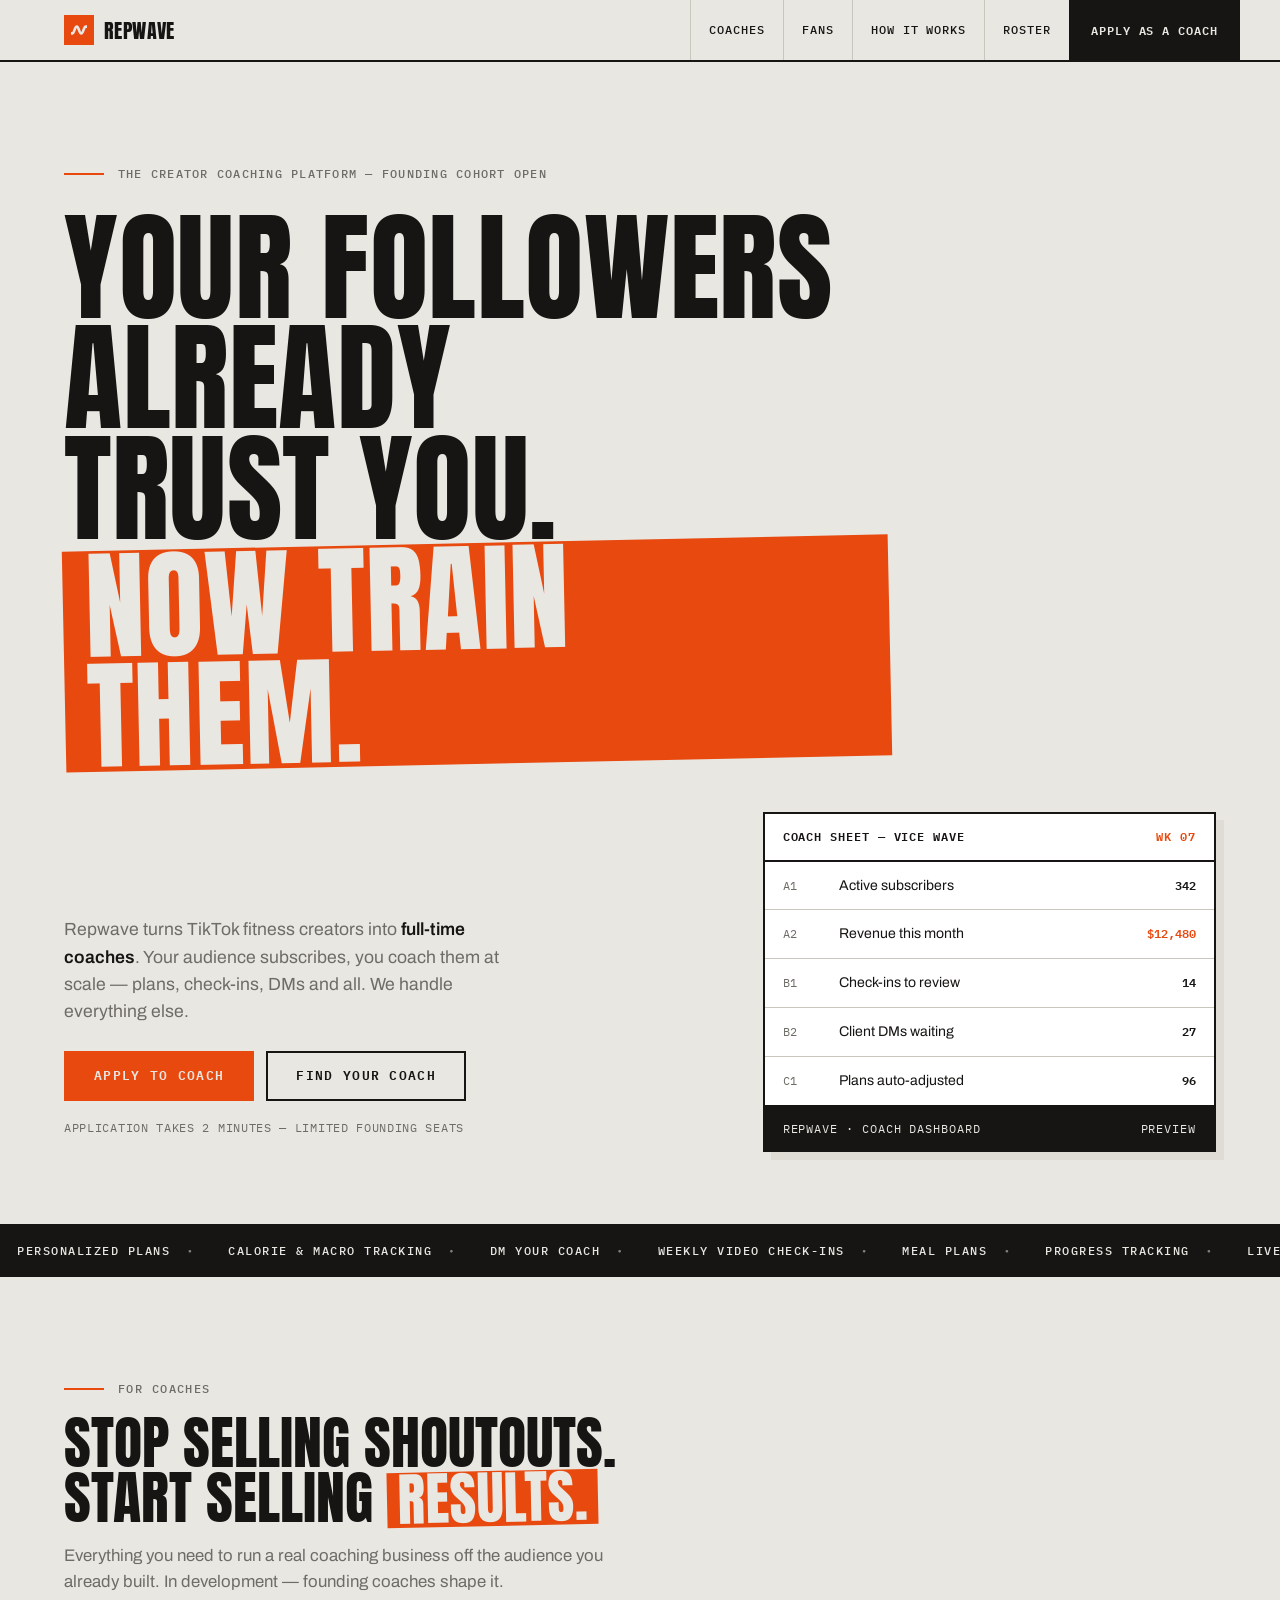
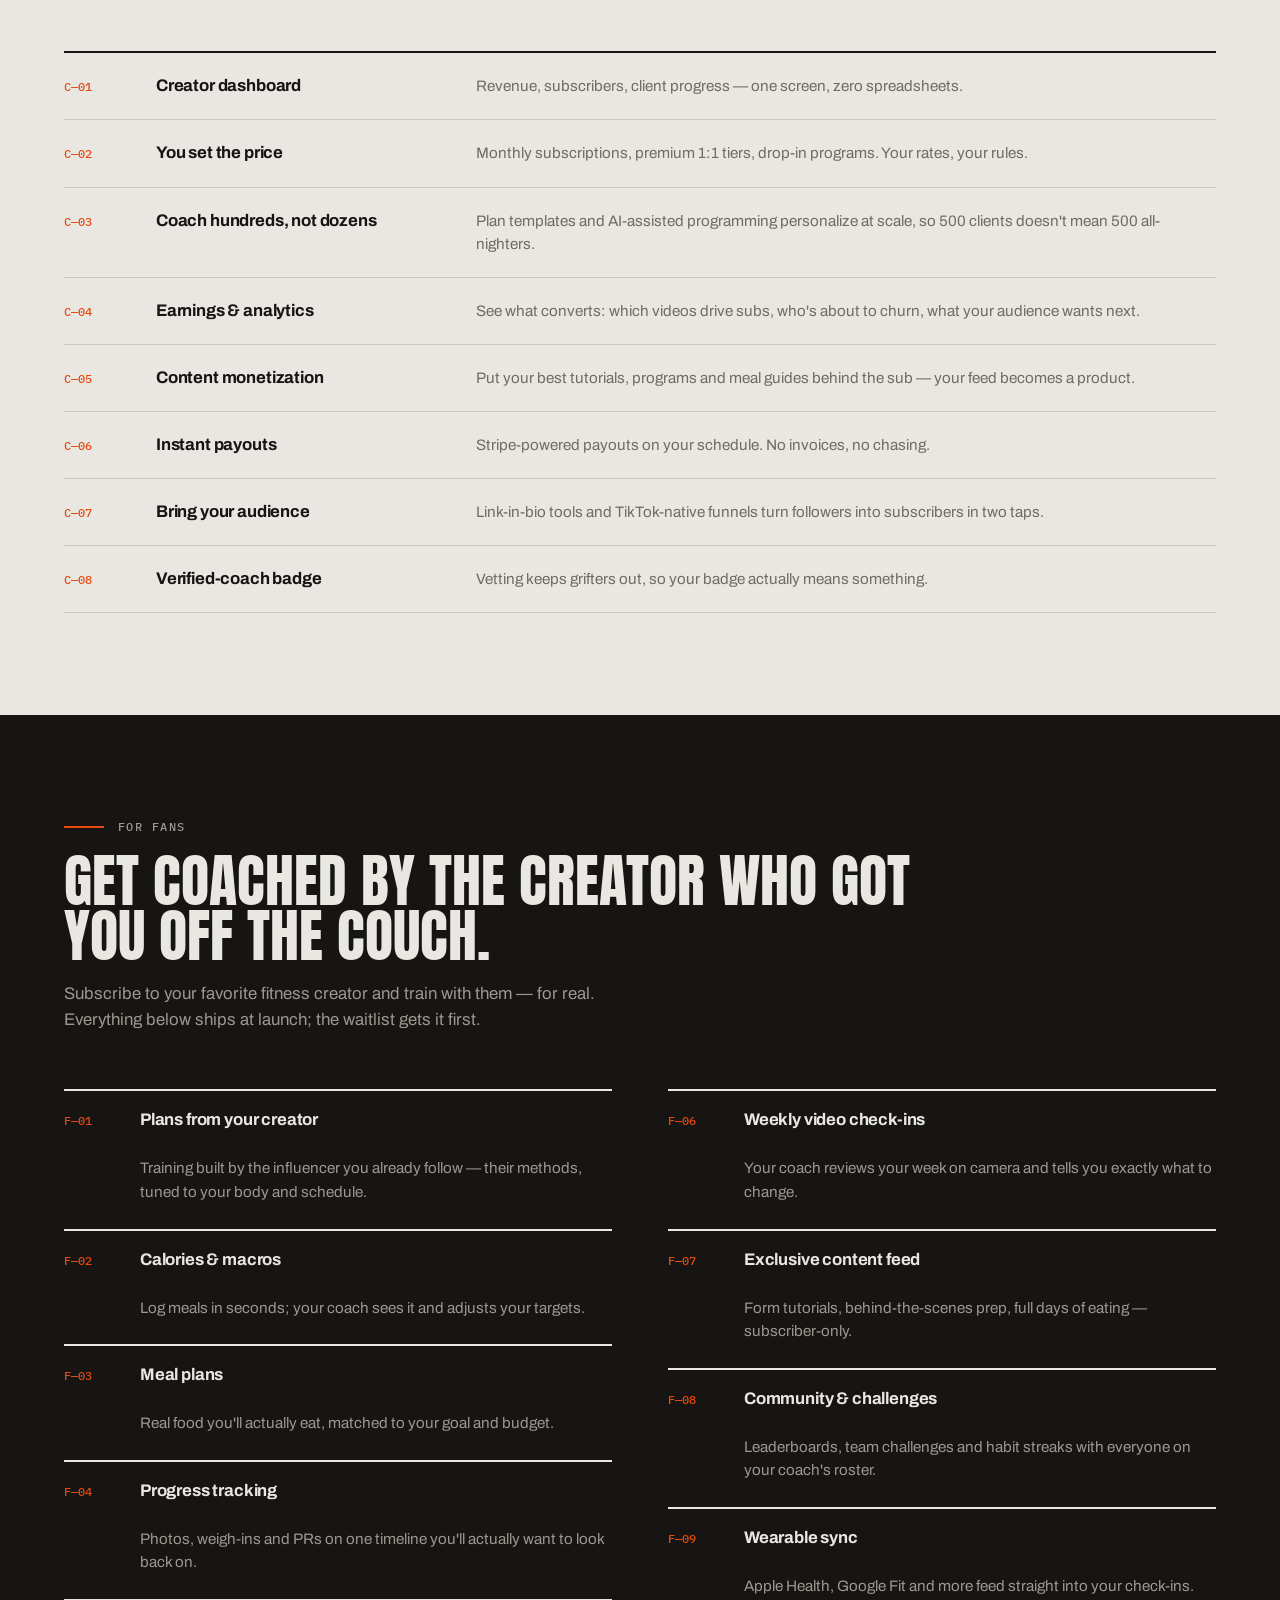
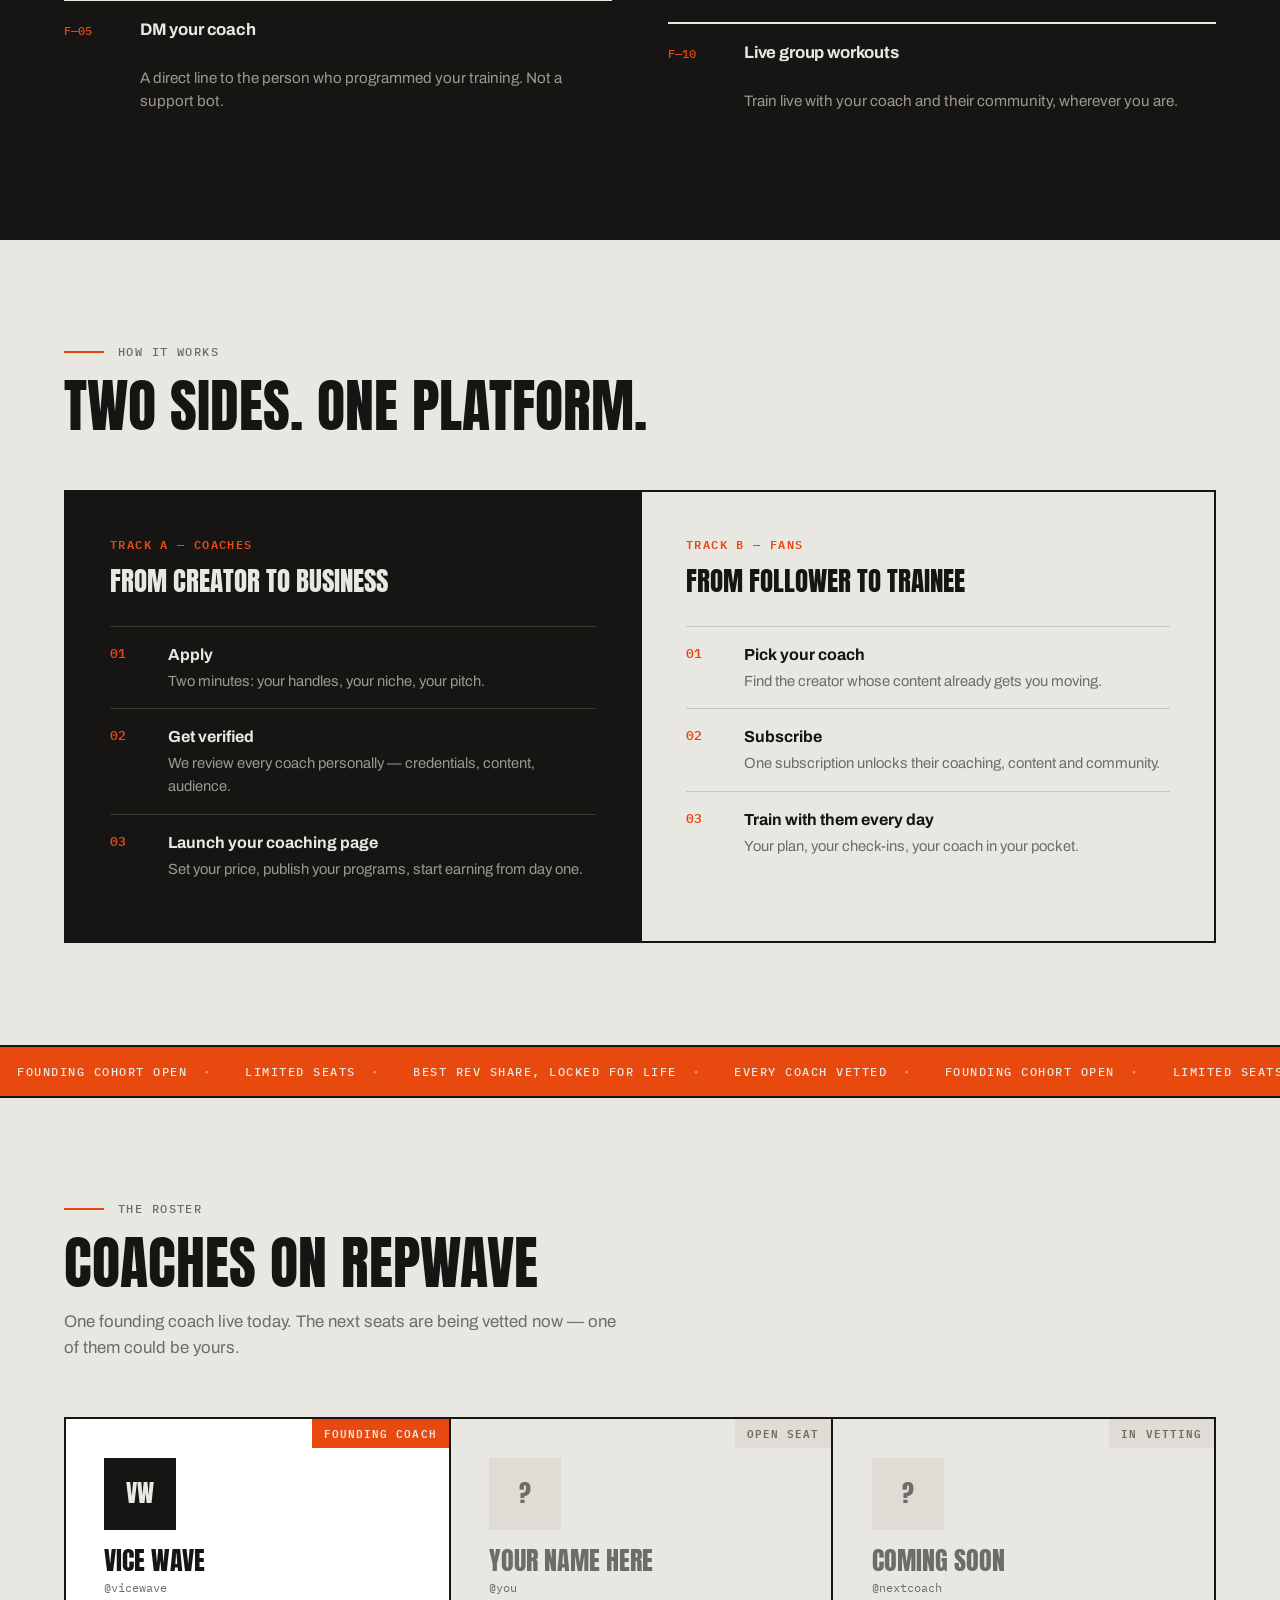
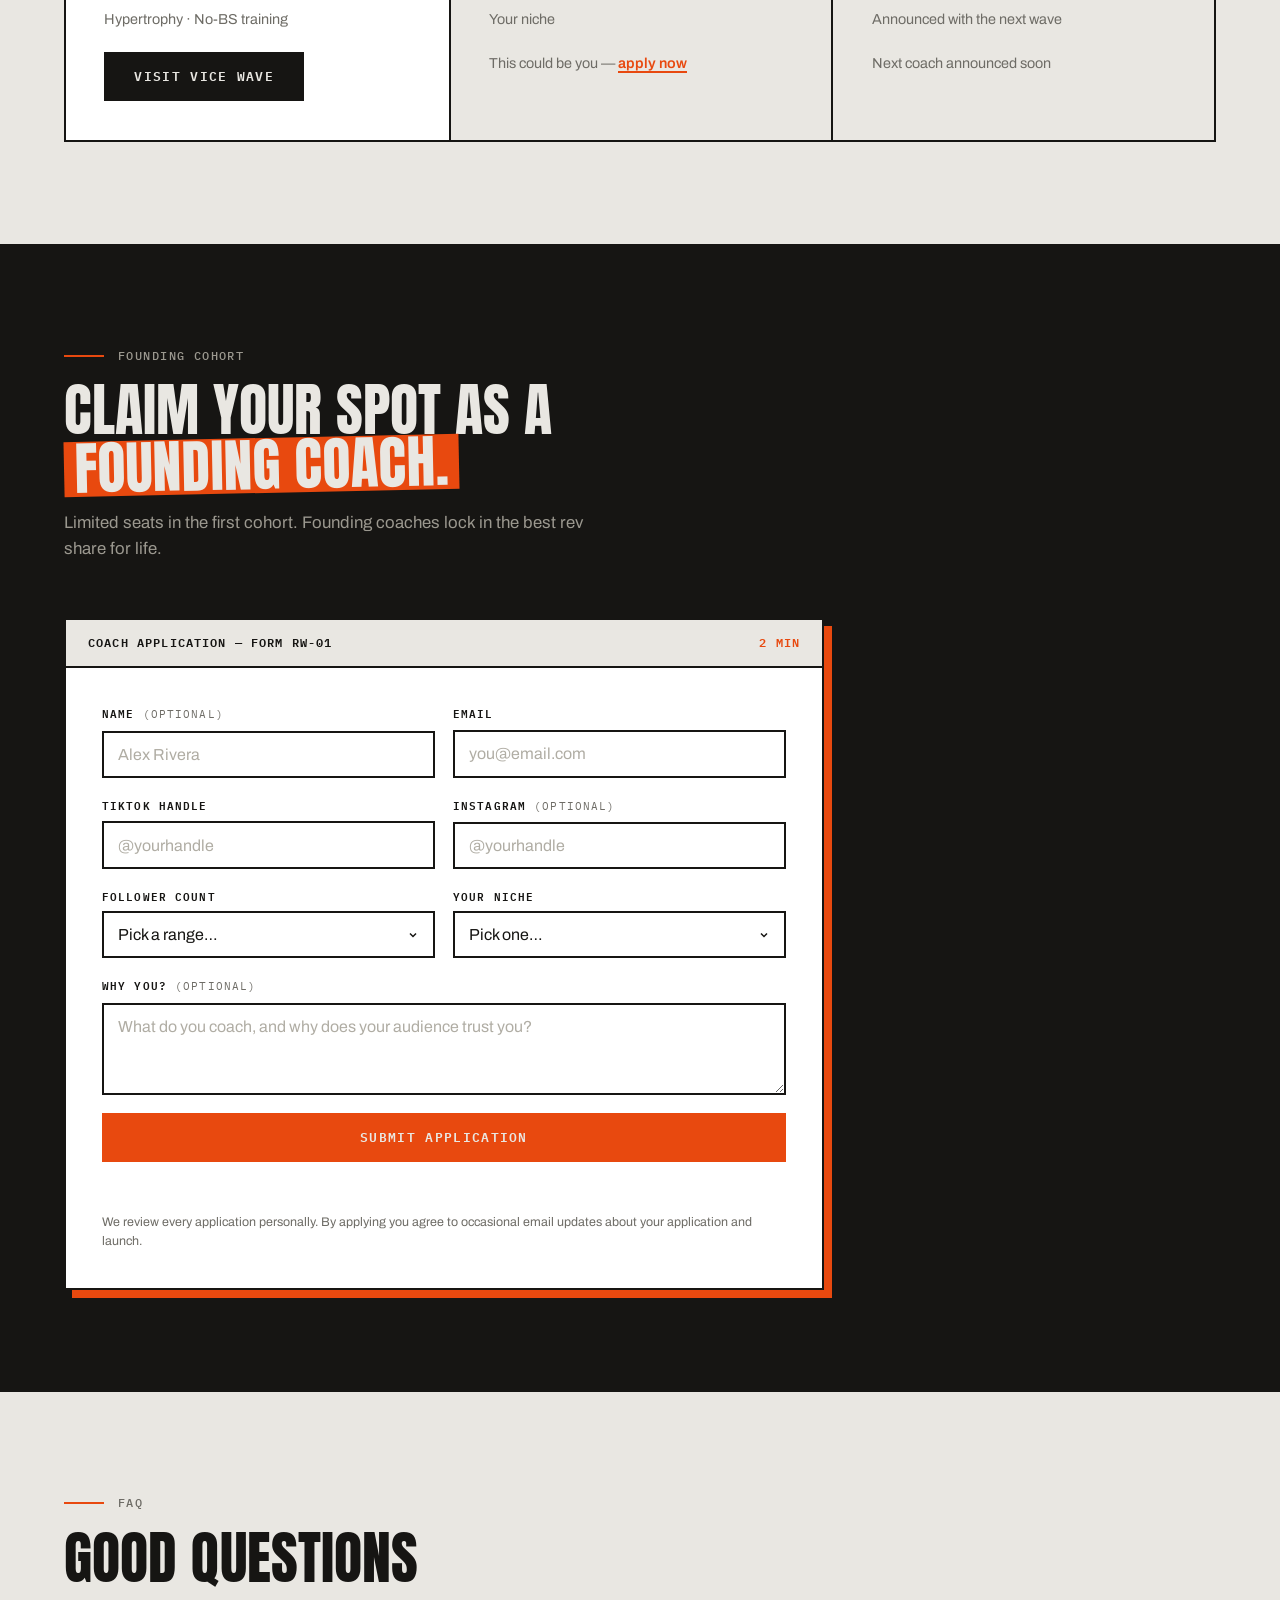
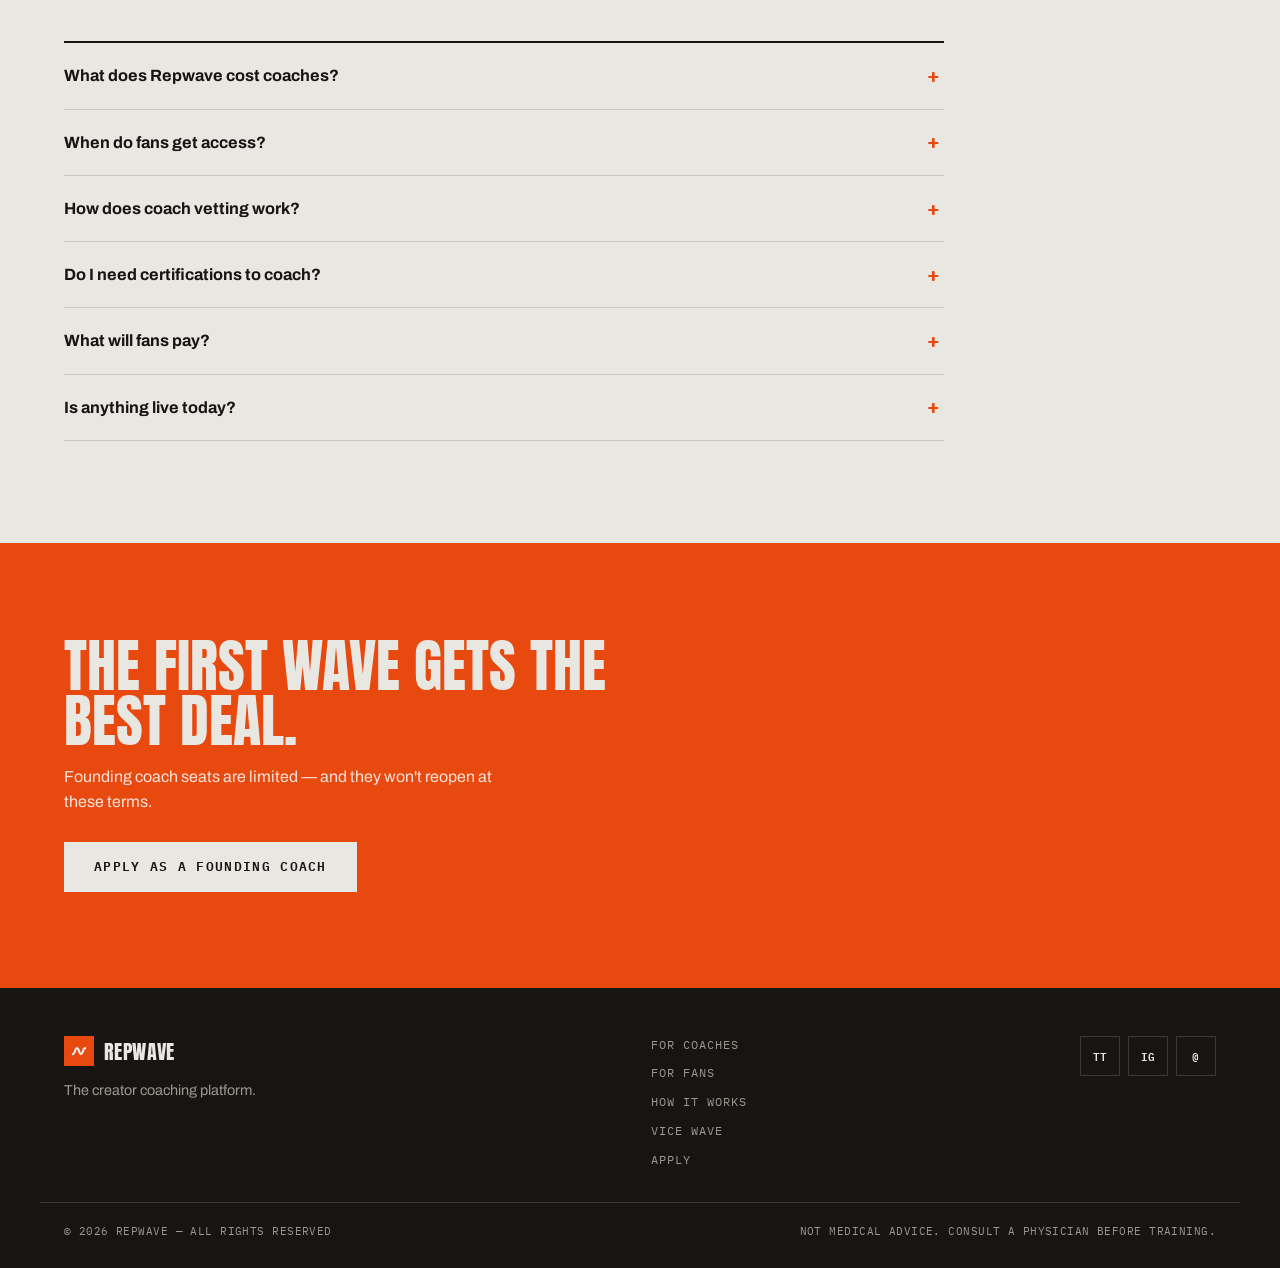
==== commit 3319ddec: "Redesign: industrial gym editorial ("Program Sheet") theme Replace the dark/neon look with an editor" ====
--- a/index.html
+++ b/index.html
@@ -11,212 +11,205 @@
   <meta property="og:title" content="Repwave — The creator coaching platform" />
   <meta property="og:description" content="Your followers already trust you. Now train them. Apply to become a founding coach on Repwave." />
   <meta property="og:image" content="assets/img/og-image.svg" />
-  <meta name="theme-color" content="#0a0a0f" />
+  <meta name="theme-color" content="#e9e7e2" />
 
   <link rel="icon" href="favicon.svg" type="image/svg+xml" />
   <link rel="preconnect" href="https://fonts.googleapis.com" />
   <link rel="preconnect" href="https://fonts.gstatic.com" crossorigin />
-  <link href="https://fonts.googleapis.com/css2?family=Archivo:wght@700;800;900&family=Inter:wght@400;500;600&display=swap" rel="stylesheet" />
+  <link href="https://fonts.googleapis.com/css2?family=Anton&family=Archivo:wght@400;500;700&family=IBM+Plex+Mono:wght@400;500;600&display=swap" rel="stylesheet" />
   <link rel="stylesheet" href="assets/css/styles.css" />
 </head>
 <body>
   <a class="skip-link" href="#apply">Skip to coach application</a>
-
-  <div class="bg-decor" aria-hidden="true"></div>
 
   <!-- ================= HEADER ================= -->
   <header class="site-header" id="top">
     <div class="container header-inner">
       <a class="logo" href="#top" aria-label="Repwave home">
         <span class="logo-mark" aria-hidden="true">
-          <svg viewBox="0 0 32 32" width="22" height="22" aria-hidden="true">
-            <path d="M4 22c4 0 4-12 8-12s4 12 8 12 4-12 8-12" fill="none" stroke="currentColor" stroke-width="4" stroke-linecap="round"/>
+          <svg viewBox="0 0 32 32" width="18" height="18" aria-hidden="true">
+            <path d="M4 22c4 0 4-12 8-12s4 12 8 12 4-12 8-12" fill="none" stroke="currentColor" stroke-width="4.5" stroke-linecap="square"/>
           </svg>
         </span>
         <span data-brand>Repwave</span>
       </a>
 
       <nav class="nav" aria-label="Primary">
-        <a href="#coaches">For coaches</a>
-        <a href="#fans">For fans</a>
+        <a href="#coaches">Coaches</a>
+        <a href="#fans">Fans</a>
         <a href="#how">How it works</a>
-        <a href="#roster">Coaches</a>
+        <a href="#roster">Roster</a>
       </nav>
 
-      <a href="#apply" class="btn btn--sm btn--primary">Apply as a coach</a>
+      <a href="#apply" class="header-cta">Apply as a coach</a>
     </div>
   </header>
 
   <main>
     <!-- ================= HERO ================= -->
-    <section class="hero container">
-      <div class="hero-copy">
-        <p class="eyebrow"><span class="pulse-dot" aria-hidden="true"></span> The creator coaching platform</p>
+    <section class="hero">
+      <div class="container">
+        <p class="hero-label">The creator coaching platform — founding cohort open</p>
         <h1 class="hero-title">
-          Your followers already trust you.<br />
-          <span class="hl">Now train them.</span>
+          Your followers already trust&nbsp;you.
+          <span class="tape">Now train them.</span>
         </h1>
-        <p class="hero-sub">
-          Repwave turns TikTok fitness creators into full-time coaches. Your audience
-          subscribes, you coach them at scale — personalized plans, check-ins, DMs and
-          all. We handle everything else.
-        </p>
-        <div class="hero-ctas">
-          <a href="#apply" class="btn btn--primary btn--lg">Apply to become a coach</a>
-          <a href="#roster" class="btn btn--ghost btn--lg">Find your coach</a>
-        </div>
-        <p class="hero-note">Founding cohort now open · Limited seats · Application takes 2 minutes</p>
-      </div>
-
-      <!-- Pure-CSS creator dashboard mockup -->
-      <div class="phone-wrap" aria-hidden="true">
-        <div class="phone">
-          <div class="phone-screen">
-            <div class="phone-head">
-              <span class="phone-avatar">VW</span>
-              <div>
-                <div class="phone-head-name">Vice Wave</div>
-                <div class="phone-head-sub">Coach dashboard</div>
-              </div>
+
+        <div class="hero-grid">
+          <div>
+            <p class="hero-sub">
+              Repwave turns TikTok fitness creators into <strong>full-time coaches</strong>.
+              Your audience subscribes, you coach them at scale — plans, check-ins,
+              DMs and all. We handle everything else.
+            </p>
+            <div class="hero-ctas">
+              <a href="#apply" class="btn btn--blaze">Apply to coach</a>
+              <a href="#roster" class="btn btn--outline">Find your coach</a>
             </div>
-            <div class="phone-stats">
-              <div class="phone-stat"><strong>$12,480</strong><span>This month</span></div>
-              <div class="phone-stat"><strong>342</strong><span>Subscribers</span></div>
+            <p class="hero-note">Application takes 2 minutes — limited founding seats</p>
+          </div>
+
+          <!-- Program-sheet card -->
+          <aside class="sheet" aria-label="Sample coach earnings sheet">
+            <div class="sheet-head">
+              <span>Coach sheet — Vice Wave</span>
+              <span class="tag">Wk 07</span>
             </div>
-            <div class="phone-row"><span>New check-ins to review</span><span class="dot">14</span></div>
-            <div class="phone-row"><span>Unread client DMs</span><span class="dot">27</span></div>
-            <div class="phone-row"><span>Plans auto-adjusted</span><span class="dot">96</span></div>
-            <div class="phone-cta">Post to your feed</div>
-          </div>
-        </div>
-      </div>
-    </section>
-
-    <!-- ================= STAT STRIP ================= -->
-    <section class="statstrip" aria-label="Platform highlights">
-      <div class="container statstrip-inner">
-        <span class="stat-pill">Built for creators with 10k–10M followers</span>
-        <span class="stat-pill">Founding coaches lock in a higher rev share</span>
-        <span class="stat-pill">One live coach — more in vetting now</span>
-        <span class="stat-pill">Fans join free, subscribe when doors open</span>
-      </div>
-    </section>
+            <ul class="sheet-rows">
+              <li><span class="idx">A1</span> <span>Active subscribers</span> <span class="val">342</span></li>
+              <li><span class="idx">A2</span> <span>Revenue this month</span> <span class="val val--blaze">$12,480</span></li>
+              <li><span class="idx">B1</span> <span>Check-ins to review</span> <span class="val">14</span></li>
+              <li><span class="idx">B2</span> <span>Client DMs waiting</span> <span class="val">27</span></li>
+              <li><span class="idx">C1</span> <span>Plans auto-adjusted</span> <span class="val">96</span></li>
+            </ul>
+            <div class="sheet-foot"><span>Repwave · coach dashboard</span><span>Preview</span></div>
+          </aside>
+        </div>
+      </div>
+    </section>
+
+    <!-- ================= TICKER ================= -->
+    <div class="ticker" aria-hidden="true">
+      <div class="ticker-track">
+        <span>Personalized plans</span><span>Calorie &amp; macro tracking</span><span>DM your coach</span><span>Weekly video check-ins</span><span>Meal plans</span><span>Progress tracking</span><span>Live group workouts</span><span>Community challenges</span><span>Personalized plans</span><span>Calorie &amp; macro tracking</span><span>DM your coach</span><span>Weekly video check-ins</span><span>Meal plans</span><span>Progress tracking</span><span>Live group workouts</span><span>Community challenges</span>
+      </div>
+    </div>
 
     <!-- ================= FOR COACHES ================= -->
     <section class="section" id="coaches">
       <div class="container">
         <div class="section-head">
-          <p class="kicker">For coaches</p>
-          <h2>Stop selling shoutouts. Start selling results. <span class="chip">Coming at launch</span></h2>
-          <p class="section-sub">Everything you need to run a real coaching business off the audience you already built.</p>
-        </div>
-
-        <div class="grid grid--4">
-          <article class="feature">
-            <span class="feature-ico" aria-hidden="true">📊</span>
-            <h3>Creator dashboard</h3>
-            <p>Revenue, subscribers, client progress — one screen, zero spreadsheets.</p>
-          </article>
-          <article class="feature">
-            <span class="feature-ico" aria-hidden="true">💰</span>
-            <h3>You set the price</h3>
-            <p>Monthly subscriptions, premium 1:1 tiers, drop-in programs. Your rates, your rules.</p>
-          </article>
-          <article class="feature">
-            <span class="feature-ico" aria-hidden="true">⚙️</span>
-            <h3>Coach hundreds, not dozens</h3>
-            <p>Plan templates + AI-assisted programming personalize at scale, so 500 clients doesn't mean 500 all-nighters.</p>
-          </article>
-          <article class="feature">
-            <span class="feature-ico" aria-hidden="true">📈</span>
-            <h3>Earnings &amp; analytics</h3>
-            <p>See what converts: which videos drive subs, who's about to churn, what your audience wants next.</p>
-          </article>
-          <article class="feature">
-            <span class="feature-ico" aria-hidden="true">🎬</span>
-            <h3>Content monetization</h3>
-            <p>Put your best tutorials, programs and meal guides behind the sub — your feed becomes a product.</p>
-          </article>
-          <article class="feature">
-            <span class="feature-ico" aria-hidden="true">⚡</span>
-            <h3>Instant payouts</h3>
-            <p>Stripe-powered payouts on your schedule. No invoices, no chasing.</p>
-          </article>
-          <article class="feature">
-            <span class="feature-ico" aria-hidden="true">📲</span>
-            <h3>Bring your audience</h3>
-            <p>Link-in-bio tools and TikTok-native funnels turn followers into subscribers in two taps.</p>
-          </article>
-          <article class="feature">
-            <span class="feature-ico" aria-hidden="true">✅</span>
-            <h3>Verified-coach badge</h3>
-            <p>Vetting keeps grifters out, so your badge actually means something.</p>
-          </article>
-        </div>
+          <p class="section-eyebrow">For coaches</p>
+          <h2 class="section-title">Stop selling shoutouts.<br />Start selling <span class="tape">results.</span></h2>
+          <p class="section-sub">Everything you need to run a real coaching business off the audience you already built. In development — founding coaches shape it.</p>
+        </div>
+
+        <ul class="program">
+          <li>
+            <span class="p-idx">C—01</span>
+            <span class="p-name">Creator dashboard</span>
+            <p class="p-desc">Revenue, subscribers, client progress — one screen, zero spreadsheets.</p>
+          </li>
+          <li>
+            <span class="p-idx">C—02</span>
+            <span class="p-name">You set the price</span>
+            <p class="p-desc">Monthly subscriptions, premium 1:1 tiers, drop-in programs. Your rates, your rules.</p>
+          </li>
+          <li>
+            <span class="p-idx">C—03</span>
+            <span class="p-name">Coach hundreds, not dozens</span>
+            <p class="p-desc">Plan templates and AI-assisted programming personalize at scale, so 500 clients doesn't mean 500 all-nighters.</p>
+          </li>
+          <li>
+            <span class="p-idx">C—04</span>
+            <span class="p-name">Earnings &amp; analytics</span>
+            <p class="p-desc">See what converts: which videos drive subs, who's about to churn, what your audience wants next.</p>
+          </li>
+          <li>
+            <span class="p-idx">C—05</span>
+            <span class="p-name">Content monetization</span>
+            <p class="p-desc">Put your best tutorials, programs and meal guides behind the sub — your feed becomes a product.</p>
+          </li>
+          <li>
+            <span class="p-idx">C—06</span>
+            <span class="p-name">Instant payouts</span>
+            <p class="p-desc">Stripe-powered payouts on your schedule. No invoices, no chasing.</p>
+          </li>
+          <li>
+            <span class="p-idx">C—07</span>
+            <span class="p-name">Bring your audience</span>
+            <p class="p-desc">Link-in-bio tools and TikTok-native funnels turn followers into subscribers in two taps.</p>
+          </li>
+          <li>
+            <span class="p-idx">C—08</span>
+            <span class="p-name">Verified-coach badge</span>
+            <p class="p-desc">Vetting keeps grifters out, so your badge actually means something.</p>
+          </li>
+        </ul>
       </div>
     </section>
 
     <!-- ================= FOR FANS ================= -->
-    <section class="section section--raised" id="fans">
-      <div class="container">
-        <div class="section-head">
-          <p class="kicker">For fans</p>
-          <h2>Get coached by the creator who got you off the couch. <span class="chip">Coming at launch</span></h2>
-          <p class="section-sub">Subscribe to your favorite fitness creator and train with them — for real.</p>
-        </div>
-
-        <div class="grid grid--5">
-          <article class="feature">
-            <span class="feature-ico" aria-hidden="true">📋</span>
-            <h3>Plans from <em>your</em> creator</h3>
-            <p>Training built by the influencer you already follow — their methods, tuned to your body and schedule.</p>
-          </article>
-          <article class="feature">
-            <span class="feature-ico" aria-hidden="true">🍎</span>
-            <h3>Calories &amp; macros</h3>
-            <p>Log meals in seconds; your coach sees it and adjusts your targets.</p>
-          </article>
-          <article class="feature">
-            <span class="feature-ico" aria-hidden="true">🍽️</span>
-            <h3>Meal plans</h3>
-            <p>Real food you'll actually eat, matched to your goal and budget.</p>
-          </article>
-          <article class="feature">
-            <span class="feature-ico" aria-hidden="true">📸</span>
-            <h3>Progress tracking</h3>
-            <p>Photos, weigh-ins and PRs on one timeline you'll actually want to look back on.</p>
-          </article>
-          <article class="feature">
-            <span class="feature-ico" aria-hidden="true">💬</span>
-            <h3>DM your coach</h3>
-            <p>A direct line to the person who programmed your training. Not a support bot.</p>
-          </article>
-          <article class="feature">
-            <span class="feature-ico" aria-hidden="true">🎥</span>
-            <h3>Weekly video check-ins</h3>
-            <p>Your coach reviews your week on camera and tells you exactly what to change.</p>
-          </article>
-          <article class="feature">
-            <span class="feature-ico" aria-hidden="true">🔒</span>
-            <h3>Exclusive content feed</h3>
-            <p>Form tutorials, behind-the-scenes prep, full days of eating — subscriber-only.</p>
-          </article>
-          <article class="feature">
-            <span class="feature-ico" aria-hidden="true">🏆</span>
-            <h3>Community &amp; challenges</h3>
-            <p>Leaderboards, team challenges and habit streaks with everyone on your coach's roster.</p>
-          </article>
-          <article class="feature">
-            <span class="feature-ico" aria-hidden="true">⌚</span>
-            <h3>Syncs with wearables</h3>
-            <p>Apple Health, Google Fit and more feed straight into your check-ins.</p>
-          </article>
-          <article class="feature">
-            <span class="feature-ico" aria-hidden="true">🔴</span>
-            <h3>Live group workouts</h3>
-            <p>Train live with your coach and their community, wherever you are.</p>
-          </article>
-        </div>
+    <section class="section section--dark on-dark" id="fans">
+      <div class="container">
+        <div class="section-head">
+          <p class="section-eyebrow">For fans</p>
+          <h2 class="section-title">Get coached by the creator who got you off the couch.</h2>
+          <p class="section-sub">Subscribe to your favorite fitness creator and train with them — for real. Everything below ships at launch; the waitlist gets it first.</p>
+        </div>
+
+        <ul class="program program--split">
+          <li>
+            <span class="p-idx">F—01</span>
+            <span class="p-name">Plans from your creator</span>
+            <p class="p-desc">Training built by the influencer you already follow — their methods, tuned to your body and schedule.</p>
+          </li>
+          <li>
+            <span class="p-idx">F—02</span>
+            <span class="p-name">Calories &amp; macros</span>
+            <p class="p-desc">Log meals in seconds; your coach sees it and adjusts your targets.</p>
+          </li>
+          <li>
+            <span class="p-idx">F—03</span>
+            <span class="p-name">Meal plans</span>
+            <p class="p-desc">Real food you'll actually eat, matched to your goal and budget.</p>
+          </li>
+          <li>
+            <span class="p-idx">F—04</span>
+            <span class="p-name">Progress tracking</span>
+            <p class="p-desc">Photos, weigh-ins and PRs on one timeline you'll actually want to look back on.</p>
+          </li>
+          <li>
+            <span class="p-idx">F—05</span>
+            <span class="p-name">DM your coach</span>
+            <p class="p-desc">A direct line to the person who programmed your training. Not a support bot.</p>
+          </li>
+          <li>
+            <span class="p-idx">F—06</span>
+            <span class="p-name">Weekly video check-ins</span>
+            <p class="p-desc">Your coach reviews your week on camera and tells you exactly what to change.</p>
+          </li>
+          <li>
+            <span class="p-idx">F—07</span>
+            <span class="p-name">Exclusive content feed</span>
+            <p class="p-desc">Form tutorials, behind-the-scenes prep, full days of eating — subscriber-only.</p>
+          </li>
+          <li>
+            <span class="p-idx">F—08</span>
+            <span class="p-name">Community &amp; challenges</span>
+            <p class="p-desc">Leaderboards, team challenges and habit streaks with everyone on your coach's roster.</p>
+          </li>
+          <li>
+            <span class="p-idx">F—09</span>
+            <span class="p-name">Wearable sync</span>
+            <p class="p-desc">Apple Health, Google Fit and more feed straight into your check-ins.</p>
+          </li>
+          <li>
+            <span class="p-idx">F—10</span>
+            <span class="p-name">Live group workouts</span>
+            <p class="p-desc">Train live with your coach and their community, wherever you are.</p>
+          </li>
+        </ul>
       </div>
     </section>
 
@@ -224,201 +217,163 @@
     <section class="section" id="how">
       <div class="container">
         <div class="section-head">
-          <p class="kicker">How it works</p>
-          <h2>Two sides. One platform.</h2>
+          <p class="section-eyebrow">How it works</p>
+          <h2 class="section-title">Two sides. One platform.</h2>
         </div>
 
         <div class="tracks">
-          <div class="track track--volt">
-            <div class="track-title"><h3>Coaches</h3><span>from creator to business</span></div>
+          <div class="track track--blaze on-dark">
+            <p class="track-role">Track A — Coaches</p>
+            <h3 class="track-title">From creator to business</h3>
             <ol>
-              <li>
-                <span class="tstep">1</span>
-                <div><strong>Apply</strong><p>Two minutes: your handles, your niche, your pitch.</p></div>
-              </li>
-              <li>
-                <span class="tstep">2</span>
-                <div><strong>Get verified</strong><p>We review every coach personally — credentials, content, audience.</p></div>
-              </li>
-              <li>
-                <span class="tstep">3</span>
-                <div><strong>Launch your coaching page</strong><p>Set your price, publish your programs, start earning from day one.</p></div>
-              </li>
+              <li><strong>Apply</strong><p>Two minutes: your handles, your niche, your pitch.</p></li>
+              <li><strong>Get verified</strong><p>We review every coach personally — credentials, content, audience.</p></li>
+              <li><strong>Launch your coaching page</strong><p>Set your price, publish your programs, start earning from day one.</p></li>
             </ol>
           </div>
-
-          <div class="track track--ghost">
-            <div class="track-title"><h3>Fans</h3><span>from follower to trainee</span></div>
+          <div class="track">
+            <p class="track-role">Track B — Fans</p>
+            <h3 class="track-title">From follower to trainee</h3>
             <ol>
-              <li>
-                <span class="tstep">1</span>
-                <div><strong>Pick your coach</strong><p>Find the creator whose content already gets you moving.</p></div>
-              </li>
-              <li>
-                <span class="tstep">2</span>
-                <div><strong>Subscribe</strong><p>One subscription unlocks their coaching, content and community.</p></div>
-              </li>
-              <li>
-                <span class="tstep">3</span>
-                <div><strong>Train with them every day</strong><p>Your plan, your check-ins, your coach in your pocket.</p></div>
-              </li>
+              <li><strong>Pick your coach</strong><p>Find the creator whose content already gets you moving.</p></li>
+              <li><strong>Subscribe</strong><p>One subscription unlocks their coaching, content and community.</p></li>
+              <li><strong>Train with them every day</strong><p>Your plan, your check-ins, your coach in your pocket.</p></li>
             </ol>
           </div>
         </div>
       </div>
     </section>
 
-    <!-- ================= PLATFORM ================= -->
-    <section class="section section--raised">
-      <div class="container">
-        <div class="section-head">
-          <p class="kicker">The platform</p>
-          <h2>The boring stuff, handled.</h2>
-        </div>
-        <div class="grid grid--4">
-          <article class="feature">
-            <span class="feature-ico" aria-hidden="true">💳</span>
-            <h3>Payments that just work</h3>
-            <p>Subscriptions, upgrades and refunds handled by the platform — coaches never chase a payment.</p>
-          </article>
-          <article class="feature">
-            <span class="feature-ico" aria-hidden="true">🛡️</span>
-            <h3>Every coach is vetted</h3>
-            <p>Application review plus credential and audience checks before anyone gets the badge.</p>
-          </article>
-          <article class="feature">
-            <span class="feature-ico" aria-hidden="true">📱</span>
-            <h3>iOS &amp; Android apps</h3>
-            <p>Coming with the full launch. The web waitlist gets in first.</p>
-          </article>
-          <article class="feature">
-            <span class="feature-ico" aria-hidden="true">⭐</span>
-            <h3>Ratings &amp; reviews</h3>
-            <p>Real results from real subscribers keep quality honest.</p>
-          </article>
-        </div>
-      </div>
-    </section>
+    <!-- ================= TICKER 2 ================= -->
+    <div class="ticker ticker--blaze" aria-hidden="true">
+      <div class="ticker-track">
+        <span>Founding cohort open</span><span>Limited seats</span><span>Best rev share, locked for life</span><span>Every coach vetted</span><span>Founding cohort open</span><span>Limited seats</span><span>Best rev share, locked for life</span><span>Every coach vetted</span><span>Founding cohort open</span><span>Limited seats</span><span>Best rev share, locked for life</span><span>Every coach vetted</span>
+      </div>
+    </div>
 
     <!-- ================= ROSTER ================= -->
     <section class="section" id="roster">
       <div class="container">
         <div class="section-head">
-          <p class="kicker">The roster</p>
-          <h2>Coaches on Repwave</h2>
+          <p class="section-eyebrow">The roster</p>
+          <h2 class="section-title">Coaches on Repwave</h2>
           <p class="section-sub">One founding coach live today. The next seats are being vetted now — one of them could be yours.</p>
         </div>
 
         <div class="roster">
           <article class="roster-card roster-card--live">
-            <span class="badge-live"><span class="pulse-dot" aria-hidden="true"></span> Founding coach</span>
-            <div class="roster-avatar" aria-hidden="true">VW</div>
-            <div class="roster-name">Vice Wave</div>
-            <div class="roster-handle">@vicewave</div>
-            <span class="roster-niche">Hypertrophy · No-BS training</span>
-            <div><a href="victor" class="btn btn--primary btn--sm">Visit Vice Wave →</a></div>
+            <span class="roster-tag roster-tag--live">Founding coach</span>
+            <div class="roster-mono" aria-hidden="true">VW</div>
+            <h3 class="roster-name">Vice Wave</h3>
+            <p class="roster-handle">@vicewave</p>
+            <p class="roster-niche">Hypertrophy · No-BS training</p>
+            <a href="victor" class="btn btn--solid">Visit Vice Wave</a>
           </article>
 
-          <article class="roster-card roster-card--ghost" aria-label="Coach spot available">
-            <div class="ghost-blur">
-              <div class="roster-avatar">?</div>
-              <div class="roster-name">Your name here</div>
-              <div class="roster-handle">@you</div>
-              <span class="roster-niche">Your niche</span>
-            </div>
-            <p class="roster-cta">This could be you — <a href="#apply">apply now</a></p>
+          <article class="roster-card roster-card--soon" aria-label="Coach spot available">
+            <span class="roster-tag roster-tag--soon">Open seat</span>
+            <div class="roster-mono" aria-hidden="true">?</div>
+            <h3 class="roster-name">Your name here</h3>
+            <p class="roster-handle">@you</p>
+            <p class="roster-niche">Your niche</p>
+            <p class="roster-cta-line">This could be you — <a href="#apply">apply now</a></p>
           </article>
 
-          <article class="roster-card roster-card--ghost" aria-label="Coach spot available">
-            <div class="ghost-blur">
-              <div class="roster-avatar">?</div>
-              <div class="roster-name">Coming soon</div>
-              <div class="roster-handle">@nextcoach</div>
-              <span class="roster-niche">In vetting</span>
-            </div>
-            <p class="roster-cta">Next coach announced soon</p>
+          <article class="roster-card roster-card--soon" aria-label="Coach spot in vetting">
+            <span class="roster-tag roster-tag--soon">In vetting</span>
+            <div class="roster-mono" aria-hidden="true">?</div>
+            <h3 class="roster-name">Coming soon</h3>
+            <p class="roster-handle">@nextcoach</p>
+            <p class="roster-niche">Announced with the next wave</p>
+            <p class="roster-cta-line">Next coach announced soon</p>
           </article>
         </div>
       </div>
     </section>
 
     <!-- ================= APPLY ================= -->
-    <section class="section section--raised" id="apply">
-      <div class="container">
-        <div class="section-head">
-          <p class="kicker">Founding cohort</p>
-          <h2>Claim your spot as a founding coach.</h2>
+    <section class="section section--dark on-dark" id="apply">
+      <div class="container">
+        <div class="section-head">
+          <p class="section-eyebrow">Founding cohort</p>
+          <h2 class="section-title">Claim your spot as a <span class="tape">founding coach.</span></h2>
           <p class="section-sub">Limited seats in the first cohort. Founding coaches lock in the best rev share for life.</p>
         </div>
 
-        <div class="form-panel">
-          <form id="apply-form" novalidate>
-            <div class="form-grid">
-              <div class="form-row">
-                <label for="ap-name">Name <span class="opt">(optional)</span></label>
-                <input class="field" type="text" id="ap-name" name="name" placeholder="Alex Rivera" autocomplete="name" />
+        <div class="form-wrap">
+          <div class="form-head">
+            <span>Coach application — form RW-01</span>
+            <span class="tag">2 min</span>
+          </div>
+          <div class="form-body">
+            <form id="apply-form" novalidate>
+              <div class="form-grid">
+                <div class="form-row">
+                  <label for="ap-name">Name <span class="opt">(optional)</span></label>
+                  <input class="field" type="text" id="ap-name" name="name" placeholder="Alex Rivera" autocomplete="name" />
+                </div>
+                <div class="form-row">
+                  <label for="ap-email">Email</label>
+                  <input class="field" type="email" id="ap-email" name="email" placeholder="you@email.com" autocomplete="email" required />
+                </div>
+              </div>
+              <div class="form-grid">
+                <div class="form-row">
+                  <label for="ap-tiktok">TikTok handle</label>
+                  <input class="field" type="text" id="ap-tiktok" name="tiktok_handle" placeholder="@yourhandle" data-required required />
+                </div>
+                <div class="form-row">
+                  <label for="ap-ig">Instagram <span class="opt">(optional)</span></label>
+                  <input class="field" type="text" id="ap-ig" name="instagram_handle" placeholder="@yourhandle" />
+                </div>
+              </div>
+              <div class="form-grid">
+                <div class="form-row">
+                  <label for="ap-followers">Follower count</label>
+                  <select class="field" id="ap-followers" name="follower_bracket">
+                    <option value="">Pick a range…</option>
+                    <option value="<10k">Under 10k</option>
+                    <option value="10k-50k">10k – 50k</option>
+                    <option value="50k-250k">50k – 250k</option>
+                    <option value="250k-1m">250k – 1M</option>
+                    <option value="1m+">1M+</option>
+                  </select>
+                </div>
+                <div class="form-row">
+                  <label for="ap-niche">Your niche</label>
+                  <select class="field" id="ap-niche" name="niche">
+                    <option value="">Pick one…</option>
+                    <option>Lifting &amp; hypertrophy</option>
+                    <option>Weight loss</option>
+                    <option>Calisthenics</option>
+                    <option>Running &amp; endurance</option>
+                    <option>Yoga &amp; mobility</option>
+                    <option>Combat sports</option>
+                    <option>Other</option>
+                  </select>
+                </div>
               </div>
               <div class="form-row">
-                <label for="ap-email">Email</label>
-                <input class="field" type="email" id="ap-email" name="email" placeholder="you@email.com" autocomplete="email" required />
+                <label for="ap-pitch">Why you? <span class="opt">(optional)</span></label>
+                <textarea class="field" id="ap-pitch" name="pitch" maxlength="2000" placeholder="What do you coach, and why does your audience trust you?"></textarea>
               </div>
+
+              <!-- Honeypot: hidden from humans, catches bots -->
+              <div class="hp" aria-hidden="true">
+                <label for="ap-company">Company</label>
+                <input type="text" id="ap-company" name="company" tabindex="-1" autocomplete="off" />
+              </div>
+
+              <button class="btn btn--blaze btn--block" type="submit">Submit application</button>
+              <p class="form-status" id="apply-status" role="status" aria-live="polite"></p>
+              <p class="form-fine">We review every application personally. By applying you agree to occasional email updates about your application and launch.</p>
+            </form>
+
+            <div class="success-panel" id="apply-success" hidden>
+              <span class="success-stamp">Received</span>
+              <h3>Application in.</h3>
+              <p id="apply-success-msg">We review every coach personally — expect to hear from us within a week.</p>
             </div>
-            <div class="form-grid">
-              <div class="form-row">
-                <label for="ap-tiktok">TikTok handle</label>
-                <input class="field" type="text" id="ap-tiktok" name="tiktok_handle" placeholder="@yourhandle" data-required required />
-              </div>
-              <div class="form-row">
-                <label for="ap-ig">Instagram <span class="opt">(optional)</span></label>
-                <input class="field" type="text" id="ap-ig" name="instagram_handle" placeholder="@yourhandle" />
-              </div>
-            </div>
-            <div class="form-grid">
-              <div class="form-row">
-                <label for="ap-followers">Follower count</label>
-                <select class="field" id="ap-followers" name="follower_bracket">
-                  <option value="">Pick a range…</option>
-                  <option value="<10k">Under 10k</option>
-                  <option value="10k-50k">10k – 50k</option>
-                  <option value="50k-250k">50k – 250k</option>
-                  <option value="250k-1m">250k – 1M</option>
-                  <option value="1m+">1M+</option>
-                </select>
-              </div>
-              <div class="form-row">
-                <label for="ap-niche">Your niche</label>
-                <select class="field" id="ap-niche" name="niche">
-                  <option value="">Pick one…</option>
-                  <option>Lifting &amp; hypertrophy</option>
-                  <option>Weight loss</option>
-                  <option>Calisthenics</option>
-                  <option>Running &amp; endurance</option>
-                  <option>Yoga &amp; mobility</option>
-                  <option>Combat sports</option>
-                  <option>Other</option>
-                </select>
-              </div>
-            </div>
-            <div class="form-row">
-              <label for="ap-pitch">Why you? <span class="opt">(optional)</span></label>
-              <textarea class="field" id="ap-pitch" name="pitch" maxlength="2000" placeholder="What do you coach, and why does your audience trust you?"></textarea>
-            </div>
-
-            <!-- Honeypot: hidden from humans, catches bots -->
-            <div class="hp" aria-hidden="true">
-              <label for="ap-company">Company</label>
-              <input type="text" id="ap-company" name="company" tabindex="-1" autocomplete="off" />
-            </div>
-
-            <button class="btn btn--primary btn--block" type="submit">Apply for the founding cohort</button>
-            <p class="form-status" id="apply-status" role="status" aria-live="polite"></p>
-            <p class="form-fine">We review every application personally. By applying you agree to occasional email updates about your application and launch.</p>
-          </form>
-
-          <div class="success-panel" id="apply-success" hidden>
-            <div class="success-emoji" aria-hidden="true">🤝</div>
-            <h3>Application received.</h3>
-            <p id="apply-success-msg">We review every coach personally — expect to hear from us within a week.</p>
           </div>
         </div>
       </div>
@@ -426,10 +381,10 @@
 
     <!-- ================= FAQ ================= -->
     <section class="section" id="faq">
-      <div class="container container--narrow">
-        <div class="section-head">
-          <p class="kicker">FAQ</p>
-          <h2>Good questions</h2>
+      <div class="container">
+        <div class="section-head">
+          <p class="section-eyebrow">FAQ</p>
+          <h2 class="section-title">Good questions</h2>
         </div>
 
         <div class="faq">
@@ -462,11 +417,11 @@
     </section>
 
     <!-- ================= FINAL CTA ================= -->
-    <section class="final-cta">
-      <div class="container">
-        <h2>The first wave gets the best deal.</h2>
+    <section class="final-cta on-dark">
+      <div class="container">
+        <h2 class="section-title">The first wave gets the best deal.</h2>
         <p>Founding coach seats are limited — and they won't reopen at these terms.</p>
-        <a href="#apply" class="btn btn--primary btn--lg">Apply as a founding coach</a>
+        <a href="#apply" class="btn">Apply as a founding coach</a>
       </div>
     </section>
   </main>
@@ -477,8 +432,8 @@
       <div>
         <a class="logo" href="#top">
           <span class="logo-mark" aria-hidden="true">
-            <svg viewBox="0 0 32 32" width="20" height="20" aria-hidden="true">
-              <path d="M4 22c4 0 4-12 8-12s4 12 8 12 4-12 8-12" fill="none" stroke="currentColor" stroke-width="4" stroke-linecap="round"/>
+            <svg viewBox="0 0 32 32" width="16" height="16" aria-hidden="true">
+              <path d="M4 22c4 0 4-12 8-12s4 12 8 12 4-12 8-12" fill="none" stroke="currentColor" stroke-width="4.5" stroke-linecap="square"/>
             </svg>
           </span>
           <span data-brand>Repwave</span>
@@ -495,8 +450,8 @@
       <div class="footer-social" data-social-links="platform" data-social-style="icon"></div>
     </div>
     <div class="container footer-legal">
-      <p>© <span data-year>2026</span> <span data-brand>Repwave</span>. All rights reserved.</p>
-      <p>Not medical advice. Consult a physician before starting any exercise program.</p>
+      <p>© <span data-year>2026</span> <span data-brand>Repwave</span> — all rights reserved</p>
+      <p>Not medical advice. Consult a physician before training.</p>
     </div>
   </footer>
 
--- a/assets/css/styles.css
+++ b/assets/css/styles.css
@@ -1,35 +1,27 @@
 /* =========================================================
-   Repwave — styles
-   Dark & premium · volt accent · shared by index + victor
+   Repwave — "The Program Sheet"
+   Industrial gym editorial · chalk / rubber / safety orange
+   Anton (display) · Archivo (body) · IBM Plex Mono (spec)
    ========================================================= */
 
 :root {
-  /* Palette */
-  --bg: #0a0a0f;
-  --bg-raised: #101017;
-  --card: rgba(255, 255, 255, 0.04);
-  --card-strong: rgba(255, 255, 255, 0.07);
-  --card-border: rgba(255, 255, 255, 0.09);
-  --ink: #f4f4f0;
-  --ink-soft: #a3a3ad;
-  --volt: #ccff00;
-  --volt-dim: #9ec700;
-  --on-volt: #0a0a0f;
-  --danger: #ff5d5d;
-  --ok: #ccff00;
-
-  --grad-volt: linear-gradient(120deg, #ccff00, #7bdc00);
-  --glow: 0 0 44px -8px rgba(204, 255, 0, 0.35);
-
-  /* Shape & layout */
-  --radius: 20px;
-  --radius-sm: 12px;
-  --maxw: 1160px;
-  --maxw-narrow: 840px;
-
-  /* Type */
-  --font-display: "Archivo", ui-sans-serif, system-ui, sans-serif;
-  --font-body: "Inter", ui-sans-serif, system-ui, -apple-system, sans-serif;
+  /* Palette — concrete floor, rubber mats, gym tape */
+  --chalk: #e9e7e2;        /* page ground */
+  --chalk-raised: #dfdcd5; /* raised light surface */
+  --rubber: #161513;       /* ink / dark bands */
+  --rubber-soft: #23211e;  /* raised dark surface */
+  --steel: #6e6c66;        /* secondary text on chalk */
+  --steel-dark: #9b988f;   /* secondary text on rubber */
+  --blaze: #e8490f;        /* THE accent — safety orange */
+  --line: #c9c6be;         /* rules on chalk */
+  --line-dark: #3a3833;    /* rules on rubber */
+
+  --maxw: 1200px;
+  --gutter: 24px;
+
+  --font-display: "Anton", "Arial Narrow", sans-serif;
+  --font-body: "Archivo", ui-sans-serif, system-ui, sans-serif;
+  --font-mono: "IBM Plex Mono", ui-monospace, "SFMono-Regular", monospace;
 }
 
 * { box-sizing: border-box; }
@@ -39,28 +31,20 @@
 body {
   margin: 0;
   font-family: var(--font-body);
-  color: var(--ink);
-  background: var(--bg);
-  line-height: 1.6;
+  font-size: 16px;
+  color: var(--rubber);
+  background: var(--chalk);
+  line-height: 1.55;
   -webkit-font-smoothing: antialiased;
   overflow-x: hidden;
 }
 
-h1, h2, h3 {
-  font-family: var(--font-display);
-  font-weight: 800;
-  line-height: 1.05;
-  margin: 0 0 .4em;
-  letter-spacing: -0.03em;
-}
-h2 { font-size: clamp(1.8rem, 4.2vw, 2.9rem); }
-h3 { font-size: 1.15rem; letter-spacing: -0.01em; }
+h1, h2, h3 { margin: 0; }
 p { margin: 0 0 1rem; }
 a { color: inherit; text-decoration: none; }
 img, svg { max-width: 100%; }
 
-.container { width: 100%; max-width: var(--maxw); margin: 0 auto; padding: 0 22px; }
-.container--narrow { max-width: var(--maxw-narrow); }
+.container { width: 100%; max-width: var(--maxw); margin: 0 auto; padding: 0 var(--gutter); }
 
 .sr-only {
   position: absolute; width: 1px; height: 1px; padding: 0; margin: -1px;
@@ -68,386 +52,491 @@
 }
 .skip-link {
   position: absolute; left: -999px; top: 8px; z-index: 999;
-  background: var(--volt); color: var(--on-volt); font-weight: 700;
-  padding: 10px 16px; border-radius: 10px;
+  background: var(--rubber); color: var(--chalk); font-family: var(--font-mono);
+  font-size: .8rem; padding: 10px 16px;
 }
 .skip-link:focus { left: 16px; }
 
-:focus-visible { outline: 2px solid var(--volt); outline-offset: 3px; }
-
-/* ---------- Ambient background ---------- */
-.bg-decor { position: fixed; inset: 0; z-index: -1; pointer-events: none; overflow: hidden; background: var(--bg); }
-.bg-decor::before, .bg-decor::after {
-  content: ""; position: absolute; border-radius: 50%; filter: blur(90px);
-}
-.bg-decor::before {
-  width: 720px; height: 720px; top: -280px; right: -200px;
-  background: radial-gradient(circle, rgba(204,255,0,.10), transparent 65%);
-}
-.bg-decor::after {
-  width: 640px; height: 640px; bottom: -260px; left: -220px;
-  background: radial-gradient(circle, rgba(255,255,255,.05), transparent 65%);
-}
-
-/* ---------- Buttons ---------- */
+:focus-visible { outline: 3px solid var(--blaze); outline-offset: 2px; }
+
+::selection { background: var(--blaze); color: var(--chalk); }
+
+/* ---------- Type roles ---------- */
+.display {
+  font-family: var(--font-display);
+  font-weight: 400;
+  text-transform: uppercase;
+  line-height: 0.95;
+  letter-spacing: 0.005em;
+}
+.mono {
+  font-family: var(--font-mono);
+  font-size: .78rem;
+  font-weight: 500;
+  letter-spacing: .08em;
+  text-transform: uppercase;
+}
+
+/* Tape highlight — the one flourish. A skewed orange block behind a word. */
+.tape {
+  display: inline-block;
+  background: var(--blaze);
+  color: var(--chalk);
+  padding: 0 .18em;
+  transform: rotate(-1.2deg);
+}
+
+/* ---------- Buttons: sharp rectangles, no pills ---------- */
 .btn {
-  display: inline-flex; align-items: center; justify-content: center; gap: .5rem;
-  font-family: var(--font-display); font-weight: 700; font-size: 1rem;
-  padding: 14px 26px; border-radius: 999px; border: 1px solid transparent;
-  cursor: pointer; text-align: center; line-height: 1;
-  transition: transform .12s ease, box-shadow .15s ease, background .2s, border-color .2s;
-}
-.btn--primary { background: var(--grad-volt); color: var(--on-volt); box-shadow: var(--glow); }
-.btn--primary:hover { transform: translateY(-2px); box-shadow: 0 0 60px -6px rgba(204,255,0,.5); }
-.btn--primary:active { transform: translateY(0); }
-.btn--ghost { background: transparent; color: var(--ink); border-color: rgba(255,255,255,.18); }
-.btn--ghost:hover { border-color: rgba(255,255,255,.4); background: rgba(255,255,255,.05); }
-.btn--sm { padding: 10px 18px; font-size: .92rem; }
-.btn--lg { padding: 17px 34px; font-size: 1.08rem; }
+  display: inline-flex; align-items: center; justify-content: center; gap: 10px;
+  font-family: var(--font-mono); font-weight: 600; font-size: .82rem;
+  letter-spacing: .1em; text-transform: uppercase;
+  padding: 16px 28px; border: 2px solid var(--rubber);
+  cursor: pointer; line-height: 1; text-align: center;
+  transition: background .15s ease, color .15s ease, border-color .15s ease;
+}
+.btn--solid { background: var(--rubber); color: var(--chalk); }
+.btn--solid:hover { background: var(--blaze); border-color: var(--blaze); color: var(--chalk); }
+.btn--outline { background: transparent; color: var(--rubber); }
+.btn--outline:hover { background: var(--rubber); color: var(--chalk); }
+/* dark-ground variants */
+.on-dark .btn--solid, .btn--solid.btn--inverse { background: var(--chalk); color: var(--rubber); border-color: var(--chalk); }
+.on-dark .btn--solid:hover, .btn--solid.btn--inverse:hover { background: var(--blaze); border-color: var(--blaze); color: var(--chalk); }
+.on-dark .btn--outline { color: var(--chalk); border-color: var(--chalk); }
+.on-dark .btn--outline:hover { background: var(--chalk); color: var(--rubber); }
+.btn--blaze { background: var(--blaze); border-color: var(--blaze); color: var(--chalk); }
+.btn--blaze:hover { background: var(--rubber); border-color: var(--rubber); color: var(--chalk); }
 .btn--block { width: 100%; }
-.btn:disabled { opacity: .55; cursor: progress; transform: none; }
+.btn:disabled { opacity: .5; cursor: progress; }
 
 /* ---------- Header ---------- */
 .site-header {
   position: sticky; top: 0; z-index: 50;
-  background: rgba(10, 10, 15, 0.75);
-  backdrop-filter: blur(14px);
-  -webkit-backdrop-filter: blur(14px);
-  border-bottom: 1px solid var(--card-border);
-}
-.header-inner { display: flex; align-items: center; gap: 22px; height: 68px; }
-.logo { display: inline-flex; align-items: center; gap: 10px; font-family: var(--font-display); font-weight: 800; font-size: 1.15rem; letter-spacing: -0.02em; }
+  background: var(--chalk);
+  border-bottom: 2px solid var(--rubber);
+}
+.header-inner { display: flex; align-items: stretch; height: 60px; }
+.logo {
+  display: inline-flex; align-items: center; gap: 10px;
+  font-family: var(--font-display); font-size: 1.25rem; text-transform: uppercase;
+  letter-spacing: .02em;
+}
 .logo-mark {
-  display: grid; place-items: center; width: 36px; height: 36px; border-radius: 11px;
-  background: var(--grad-volt); color: var(--on-volt);
-}
-.nav { display: flex; gap: 26px; margin-left: auto; font-weight: 500; font-size: .95rem; }
-.nav a { color: var(--ink-soft); position: relative; }
-.nav a:hover { color: var(--ink); }
-.nav a::after { content: ""; position: absolute; left: 0; bottom: -6px; height: 2px; width: 0; background: var(--volt); transition: width .2s; }
-.nav a:hover::after { width: 100%; }
-.header-back { margin-left: auto; color: var(--ink-soft); font-weight: 500; font-size: .95rem; }
-.header-back:hover { color: var(--ink); }
-
-/* ---------- Eyebrow / kicker / chips ---------- */
-.eyebrow {
-  display: inline-flex; align-items: center; gap: 9px;
-  font-family: var(--font-display); font-weight: 700; font-size: .78rem;
-  letter-spacing: .14em; text-transform: uppercase; color: var(--volt);
-  background: rgba(204,255,0,.07); border: 1px solid rgba(204,255,0,.25);
-  padding: 8px 16px; border-radius: 999px; margin-bottom: 22px;
-}
-.pulse-dot { width: 8px; height: 8px; border-radius: 50%; background: var(--volt); animation: pulse 1.8s infinite; }
-@keyframes pulse {
-  0% { box-shadow: 0 0 0 0 rgba(204,255,0,.55); }
-  70% { box-shadow: 0 0 0 9px rgba(204,255,0,0); }
-  100% { box-shadow: 0 0 0 0 rgba(204,255,0,0); }
-}
-.kicker {
-  display: inline-block; font-family: var(--font-display); font-weight: 700;
-  font-size: .76rem; letter-spacing: .15em; text-transform: uppercase;
-  color: var(--volt); margin-bottom: 12px;
-}
-.chip {
-  display: inline-block; font-size: .72rem; font-weight: 600; letter-spacing: .06em;
-  text-transform: uppercase; color: var(--ink-soft);
-  border: 1px solid var(--card-border); background: var(--card);
-  padding: 5px 12px; border-radius: 999px; vertical-align: middle; margin-left: 10px;
-}
-
-/* ---------- Hero (index) ---------- */
-.hero {
-  display: grid; grid-template-columns: 1.15fr .85fr; gap: 56px; align-items: center;
-  padding: clamp(56px, 9vw, 110px) 22px clamp(48px, 7vw, 84px);
-}
-.hero-title { font-size: clamp(2.5rem, 5.8vw, 4.4rem); font-weight: 900; }
-.hero-title .hl { color: var(--volt); }
-.hero-sub { font-size: 1.12rem; color: var(--ink-soft); max-width: 50ch; margin-bottom: 30px; }
-.hero-ctas { display: flex; gap: 14px; flex-wrap: wrap; }
-.hero-note { font-size: .85rem; color: var(--ink-soft); margin-top: 16px; }
-
-/* Phone mockup */
-.phone-wrap { display: grid; place-items: center; position: relative; }
-.phone-wrap::before {
-  content: ""; position: absolute; width: 70%; height: 70%;
-  background: radial-gradient(circle, rgba(204,255,0,.16), transparent 70%);
-  filter: blur(40px);
-}
-.phone {
-  position: relative; width: 300px; border-radius: 38px; padding: 14px;
-  background: #16161f; border: 1px solid rgba(255,255,255,.12);
-  box-shadow: 0 40px 80px -30px rgba(0,0,0,.8), var(--glow);
-  transform: rotate(2deg);
-}
-.phone-screen { border-radius: 26px; overflow: hidden; background: var(--bg); border: 1px solid var(--card-border); }
-.phone-head { display: flex; align-items: center; gap: 10px; padding: 16px 16px 12px; border-bottom: 1px solid var(--card-border); }
-.phone-avatar {
-  width: 36px; height: 36px; border-radius: 50%; display: grid; place-items: center;
-  font-family: var(--font-display); font-weight: 800; font-size: .8rem;
-  background: var(--grad-volt); color: var(--on-volt);
-}
-.phone-head-name { font-family: var(--font-display); font-weight: 700; font-size: .9rem; line-height: 1.2; }
-.phone-head-sub { font-size: .7rem; color: var(--ink-soft); }
-.phone-stats { display: grid; grid-template-columns: 1fr 1fr; gap: 10px; padding: 14px 16px; }
-.phone-stat { background: var(--card); border: 1px solid var(--card-border); border-radius: 12px; padding: 12px; }
-.phone-stat strong { display: block; font-family: var(--font-display); font-size: 1.05rem; color: var(--volt); }
-.phone-stat span { font-size: .68rem; color: var(--ink-soft); }
-.phone-row {
-  display: flex; align-items: center; justify-content: space-between;
-  margin: 0 16px 12px; padding: 12px 14px; border-radius: 12px;
-  background: var(--card); border: 1px solid var(--card-border); font-size: .78rem;
-}
-.phone-row .dot { color: var(--volt); font-weight: 700; }
-.phone-cta {
-  margin: 2px 16px 16px; padding: 12px; text-align: center; border-radius: 999px;
-  background: var(--grad-volt); color: var(--on-volt);
-  font-family: var(--font-display); font-weight: 700; font-size: .82rem;
-}
-
-/* ---------- Stat strip ---------- */
-.statstrip { border-block: 1px solid var(--card-border); background: var(--bg-raised); }
-.statstrip-inner { display: flex; flex-wrap: wrap; justify-content: center; gap: 12px 28px; padding: 20px 22px; }
-.stat-pill { display: inline-flex; align-items: center; gap: 9px; color: var(--ink-soft); font-size: .93rem; font-weight: 500; }
-.stat-pill::before { content: "▲"; font-size: .6rem; color: var(--volt); }
+  display: grid; place-items: center; width: 30px; height: 30px;
+  background: var(--blaze); color: var(--chalk);
+}
+.nav {
+  display: flex; margin-left: auto; align-items: stretch;
+}
+.nav a {
+  display: inline-flex; align-items: center; padding: 0 18px;
+  font-family: var(--font-mono); font-size: .74rem; font-weight: 500;
+  letter-spacing: .08em; text-transform: uppercase; color: var(--rubber);
+  border-left: 1px solid var(--line);
+}
+.nav a:hover { background: var(--rubber); color: var(--chalk); }
+.header-cta {
+  display: inline-flex; align-items: center; padding: 0 22px; margin-right: calc(-1 * var(--gutter));
+  background: var(--rubber); color: var(--chalk);
+  font-family: var(--font-mono); font-size: .74rem; font-weight: 600;
+  letter-spacing: .08em; text-transform: uppercase;
+}
+.header-cta:hover { background: var(--blaze); }
+.header-back {
+  display: inline-flex; align-items: center; margin-left: auto;
+  font-family: var(--font-mono); font-size: .74rem; letter-spacing: .08em;
+  text-transform: uppercase; color: var(--steel);
+}
+.header-back:hover { color: var(--rubber); }
+
+/* ---------- Hero ---------- */
+.hero { padding: clamp(52px, 8vw, 104px) 0 clamp(40px, 6vw, 72px); }
+.hero-label {
+  display: flex; align-items: center; gap: 14px; margin-bottom: 28px;
+  font-family: var(--font-mono); font-size: .78rem; font-weight: 500;
+  letter-spacing: .1em; text-transform: uppercase; color: var(--steel);
+}
+.hero-label::before { content: ""; width: 40px; height: 2px; background: var(--blaze); }
+.hero-title {
+  font-family: var(--font-display); font-weight: 400; text-transform: uppercase;
+  font-size: clamp(3rem, 9.5vw, 7.5rem); line-height: .92; letter-spacing: .005em;
+  max-width: 14ch;
+}
+.hero-grid {
+  display: grid; grid-template-columns: 1.4fr 1fr; gap: clamp(28px, 5vw, 72px);
+  align-items: end; margin-top: clamp(28px, 4vw, 48px);
+}
+.hero-sub {
+  font-size: 1.1rem; color: var(--steel); max-width: 46ch; margin-bottom: 26px;
+}
+.hero-sub strong { color: var(--rubber); font-weight: 600; }
+.hero-ctas { display: flex; gap: 12px; flex-wrap: wrap; }
+.hero-note { font-family: var(--font-mono); font-size: .72rem; letter-spacing: .06em; text-transform: uppercase; color: var(--steel); margin-top: 18px; }
+
+/* Program-sheet card (hero visual) — a printed training sheet */
+.sheet {
+  background: #fff; border: 2px solid var(--rubber);
+  box-shadow: 8px 8px 0 var(--chalk-raised);
+}
+.sheet-head {
+  display: flex; justify-content: space-between; align-items: center;
+  padding: 14px 18px; border-bottom: 2px solid var(--rubber);
+  font-family: var(--font-mono); font-size: .72rem; font-weight: 600;
+  letter-spacing: .08em; text-transform: uppercase;
+}
+.sheet-head .tag { color: var(--blaze); }
+.sheet-rows { list-style: none; margin: 0; padding: 0; }
+.sheet-rows li {
+  display: grid; grid-template-columns: 44px 1fr auto; gap: 12px; align-items: baseline;
+  padding: 13px 18px; border-bottom: 1px solid var(--line);
+  font-size: .88rem;
+}
+.sheet-rows li:last-child { border-bottom: 0; }
+.sheet-rows .idx { font-family: var(--font-mono); font-size: .72rem; color: var(--steel); }
+.sheet-rows .val { font-family: var(--font-mono); font-size: .78rem; font-weight: 600; }
+.sheet-rows .val--blaze { color: var(--blaze); }
+.sheet-foot {
+  padding: 13px 18px; border-top: 2px solid var(--rubber);
+  background: var(--rubber); color: var(--chalk);
+  font-family: var(--font-mono); font-size: .72rem; letter-spacing: .08em; text-transform: uppercase;
+  display: flex; justify-content: space-between;
+}
+
+/* ---------- Ticker (marquee strip) ---------- */
+.ticker {
+  overflow: hidden; background: var(--rubber); color: var(--chalk);
+  border-block: 2px solid var(--rubber); padding: 12px 0; white-space: nowrap;
+}
+.ticker--blaze { background: var(--blaze); }
+.ticker-track { display: inline-block; animation: ticker 36s linear infinite; }
+.ticker span {
+  font-family: var(--font-mono); font-size: .78rem; font-weight: 500;
+  letter-spacing: .12em; text-transform: uppercase; padding: 0 1.4em;
+}
+.ticker span::after { content: "●"; font-size: .5em; vertical-align: middle; margin-left: 2.8em; opacity: .5; }
+@keyframes ticker { from { transform: translateX(0); } to { transform: translateX(-50%); } }
 
 /* ---------- Sections ---------- */
-.section { padding: clamp(60px, 9vw, 110px) 0; }
-.section--raised { background: var(--bg-raised); border-block: 1px solid var(--card-border); }
-.section-head { text-align: center; max-width: 680px; margin: 0 auto 52px; }
-.section-sub { color: var(--ink-soft); font-size: 1.06rem; }
-
-/* ---------- Feature grids ---------- */
-.grid { display: grid; gap: 18px; }
-.grid--4 { grid-template-columns: repeat(4, 1fr); }
-.grid--5 { grid-template-columns: repeat(5, 1fr); }
-.grid--3 { grid-template-columns: repeat(3, 1fr); }
-.feature {
-  background: var(--card); border: 1px solid var(--card-border); border-radius: var(--radius);
-  padding: 26px 22px; backdrop-filter: blur(12px); -webkit-backdrop-filter: blur(12px);
-  transition: transform .15s ease, border-color .2s, background .2s;
-}
-.feature:hover { transform: translateY(-4px); border-color: rgba(204,255,0,.3); background: var(--card-strong); }
-.feature-ico {
-  display: inline-grid; place-items: center; width: 46px; height: 46px; border-radius: 13px;
-  font-size: 1.3rem; background: rgba(204,255,0,.08); border: 1px solid rgba(204,255,0,.22);
-  margin-bottom: 14px;
-}
-.feature h3 { margin-bottom: 6px; }
-.feature p { margin: 0; color: var(--ink-soft); font-size: .93rem; line-height: 1.55; }
-
-/* ---------- How it works ---------- */
-.tracks { display: grid; grid-template-columns: 1fr 1fr; gap: 22px; }
-.track {
-  background: var(--card); border: 1px solid var(--card-border); border-radius: var(--radius);
-  padding: 30px 28px;
-}
-.track--volt { border-color: rgba(204,255,0,.3); }
-.track-title { display: flex; align-items: baseline; gap: 10px; margin-bottom: 20px; }
-.track-title h3 { margin: 0; font-size: 1.3rem; }
-.track-title span { color: var(--ink-soft); font-size: .85rem; }
-.track ol { list-style: none; margin: 0; padding: 0; display: grid; gap: 16px; }
-.track li { display: flex; gap: 14px; align-items: flex-start; }
-.tstep {
-  flex: none; display: grid; place-items: center; width: 32px; height: 32px; border-radius: 10px;
-  font-family: var(--font-display); font-weight: 800; font-size: .95rem;
-  background: var(--grad-volt); color: var(--on-volt);
-}
-.track--ghost .tstep { background: var(--card-strong); color: var(--ink); border: 1px solid var(--card-border); }
-.track li strong { display: block; font-family: var(--font-display); font-weight: 700; }
-.track li p { margin: 2px 0 0; color: var(--ink-soft); font-size: .92rem; }
+.section { padding: clamp(56px, 8vw, 104px) 0; }
+.section--dark { background: var(--rubber); color: var(--chalk); }
+.section--dark .section-sub { color: var(--steel-dark); }
+
+.section-head { margin-bottom: clamp(32px, 5vw, 56px); max-width: 880px; }
+.section-eyebrow {
+  display: flex; align-items: center; gap: 14px; margin-bottom: 18px;
+  font-family: var(--font-mono); font-size: .74rem; font-weight: 500;
+  letter-spacing: .12em; text-transform: uppercase; color: var(--steel);
+}
+.section-eyebrow::before { content: ""; width: 40px; height: 2px; background: var(--blaze); }
+.section--dark .section-eyebrow { color: var(--steel-dark); }
+.section-title {
+  font-family: var(--font-display); font-weight: 400; text-transform: uppercase;
+  font-size: clamp(2rem, 5.2vw, 3.6rem); line-height: .95;
+}
+.section-sub { color: var(--steel); font-size: 1.05rem; max-width: 56ch; margin: 18px 0 0; }
+.soon-note {
+  display: inline-block; margin-top: 14px;
+  font-family: var(--font-mono); font-size: .7rem; font-weight: 600;
+  letter-spacing: .1em; text-transform: uppercase; color: var(--blaze);
+  border: 1px solid currentColor; padding: 5px 10px;
+}
+
+/* ---------- Program list (features as spec-sheet rows) ---------- */
+.program { list-style: none; margin: 0; padding: 0; border-top: 2px solid currentColor; }
+.program > li {
+  display: grid; grid-template-columns: 72px 300px 1fr; gap: 20px; align-items: baseline;
+  padding: 20px 0; border-bottom: 1px solid var(--line);
+}
+.section--dark .program > li { border-bottom-color: var(--line-dark); }
+.program .p-idx {
+  font-family: var(--font-mono); font-size: .78rem; font-weight: 500; color: var(--blaze);
+}
+.program .p-name {
+  font-family: var(--font-body); font-weight: 700; font-size: 1.05rem; letter-spacing: -.01em;
+}
+.program .p-desc { color: var(--steel); font-size: .95rem; margin: 0; }
+.section--dark .program .p-desc { color: var(--steel-dark); }
+.program > li:hover .p-name { color: var(--blaze); }
+
+/* Two-column program on wide screens (fans list is long) */
+.program--split { column-count: 2; column-gap: 56px; border-top: 0; }
+.program--split > li {
+  break-inside: avoid; grid-template-columns: 56px 1fr; grid-template-rows: auto auto;
+  border-top: 2px solid currentColor; border-bottom: 0; margin-bottom: 4px; padding: 16px 0 20px;
+}
+.program--split .p-idx { grid-row: 1; }
+.program--split .p-name { grid-row: 1; }
+.program--split .p-desc { grid-column: 2; grid-row: 2; margin-top: 4px; }
+
+/* ---------- How it works: two numbered tracks ---------- */
+.tracks { display: grid; grid-template-columns: 1fr 1fr; gap: 0; border: 2px solid var(--rubber); }
+.track { padding: clamp(24px, 3.5vw, 44px); }
+.track + .track { border-left: 2px solid var(--rubber); }
+.track--blaze { background: var(--rubber); color: var(--chalk); }
+.track-role {
+  font-family: var(--font-mono); font-size: .72rem; font-weight: 600;
+  letter-spacing: .12em; text-transform: uppercase; color: var(--blaze); margin-bottom: 6px;
+}
+.track-title { font-family: var(--font-display); text-transform: uppercase; font-size: 1.7rem; font-weight: 400; margin-bottom: 24px; }
+.track ol { list-style: none; margin: 0; padding: 0; counter-reset: step; }
+.track ol li {
+  counter-increment: step; position: relative; padding: 16px 0 16px 58px;
+  border-top: 1px solid var(--line);
+}
+.track--blaze ol li { border-top-color: var(--line-dark); }
+.track ol li::before {
+  content: "0" counter(step);
+  position: absolute; left: 0; top: 16px;
+  font-family: var(--font-mono); font-size: .82rem; font-weight: 600; color: var(--blaze);
+}
+.track ol strong { display: block; font-weight: 700; margin-bottom: 2px; }
+.track ol p { margin: 0; font-size: .92rem; color: var(--steel); }
+.track--blaze ol p { color: var(--steel-dark); }
 
 /* ---------- Roster ---------- */
-.roster { display: grid; grid-template-columns: repeat(3, 1fr); gap: 20px; }
-.roster-card {
-  position: relative; background: var(--card); border: 1px solid var(--card-border);
-  border-radius: var(--radius); padding: 30px 24px; text-align: center; overflow: hidden;
-}
-.roster-card--live { border-color: rgba(204,255,0,.35); box-shadow: var(--glow); }
-.roster-avatar {
-  width: 84px; height: 84px; margin: 0 auto 16px; border-radius: 50%;
-  display: grid; place-items: center; font-family: var(--font-display); font-weight: 800; font-size: 1.5rem;
-  background: linear-gradient(var(--bg-raised), var(--bg-raised)) padding-box,
-              var(--grad-volt) border-box;
-  border: 3px solid transparent; color: var(--volt);
-}
-.roster-card--ghost .roster-avatar { background: var(--card-strong); border: 3px solid var(--card-border); color: var(--ink-soft); filter: blur(0); }
-.roster-name { font-family: var(--font-display); font-weight: 800; font-size: 1.2rem; }
-.roster-handle { color: var(--ink-soft); font-size: .9rem; margin-bottom: 8px; }
-.roster-niche { display: inline-block; font-size: .78rem; color: var(--ink-soft); border: 1px solid var(--card-border); border-radius: 999px; padding: 5px 12px; margin-bottom: 18px; }
-.badge-live {
-  position: absolute; top: 16px; right: 16px;
-  display: inline-flex; align-items: center; gap: 6px;
-  font-size: .7rem; font-weight: 700; letter-spacing: .05em; text-transform: uppercase;
-  color: var(--volt); background: rgba(204,255,0,.08); border: 1px solid rgba(204,255,0,.3);
-  padding: 5px 10px; border-radius: 999px;
-}
-.roster-card--ghost { opacity: .75; }
-.roster-card--ghost .ghost-blur { filter: blur(5px); user-select: none; pointer-events: none; }
-.roster-card--ghost .roster-cta { color: var(--ink-soft); font-size: .88rem; }
-.roster-card--ghost .roster-cta a { color: var(--volt); font-weight: 600; }
-
-/* ---------- Forms ---------- */
+.roster { display: grid; grid-template-columns: repeat(3, 1fr); gap: 0; border: 2px solid var(--rubber); }
+.roster-card { padding: clamp(24px, 3vw, 40px); position: relative; }
+.roster-card + .roster-card { border-left: 2px solid var(--rubber); }
+.roster-card--live { background: #fff; }
+.roster-tag {
+  position: absolute; top: 0; right: 0;
+  font-family: var(--font-mono); font-size: .66rem; font-weight: 600;
+  letter-spacing: .1em; text-transform: uppercase;
+  padding: 6px 12px;
+}
+.roster-tag--live { background: var(--blaze); color: var(--chalk); }
+.roster-tag--soon { background: var(--chalk-raised); color: var(--steel); }
+.roster-mono {
+  width: 72px; height: 72px; display: grid; place-items: center; margin-bottom: 18px;
+  background: var(--rubber); color: var(--chalk);
+  font-family: var(--font-display); font-size: 1.5rem; text-transform: uppercase;
+}
+.roster-card--soon .roster-mono { background: var(--chalk-raised); color: var(--steel); }
+.roster-name { font-family: var(--font-display); text-transform: uppercase; font-size: 1.6rem; font-weight: 400; line-height: 1; }
+.roster-handle { font-family: var(--font-mono); font-size: .76rem; color: var(--steel); margin: 6px 0 10px; }
+.roster-niche { font-size: .9rem; color: var(--steel); margin-bottom: 22px; }
+.roster-card--soon { color: var(--steel); }
+.roster-card--soon .roster-name { color: var(--steel); }
+.roster-cta-line { font-size: .9rem; margin: 0; }
+.roster-cta-line a { color: var(--blaze); font-weight: 600; border-bottom: 2px solid currentColor; }
+
+/* ---------- Forms: paper intake form ---------- */
+.form-wrap {
+  max-width: 760px; background: #fff; border: 2px solid var(--rubber);
+  box-shadow: 8px 8px 0 rgba(0,0,0,.35);
+}
+.section--dark .form-wrap { box-shadow: 8px 8px 0 var(--blaze); }
+.form-head {
+  display: flex; justify-content: space-between; align-items: center; gap: 12px;
+  padding: 14px 22px; border-bottom: 2px solid var(--rubber);
+  background: var(--chalk);
+  font-family: var(--font-mono); font-size: .72rem; font-weight: 600;
+  letter-spacing: .1em; text-transform: uppercase; color: var(--rubber);
+}
+.form-head .tag { color: var(--blaze); }
+.form-body { padding: clamp(22px, 3.5vw, 36px); color: var(--rubber); }
+.form-body form { display: grid; gap: 18px; }
+.form-grid { display: grid; grid-template-columns: 1fr 1fr; gap: 18px; }
+.form-row { display: grid; gap: 7px; }
+.form-row label {
+  font-family: var(--font-mono); font-size: .7rem; font-weight: 600;
+  letter-spacing: .1em; text-transform: uppercase;
+}
+.opt { color: var(--steel); font-weight: 400; }
 .field {
-  width: 100%; font-family: var(--font-body); font-size: 1rem; color: var(--ink);
-  padding: 14px 16px; border: 1px solid var(--card-border); border-radius: var(--radius-sm);
-  background: rgba(255,255,255,.05); transition: border-color .15s, box-shadow .15s;
-}
-.field::placeholder { color: #6f6f7a; }
-.field:focus { outline: none; border-color: var(--volt); box-shadow: 0 0 0 3px rgba(204,255,0,.15); }
+  width: 100%; font-family: var(--font-body); font-size: 1rem; color: var(--rubber);
+  padding: 13px 14px; border: 2px solid var(--rubber); border-radius: 0;
+  background: #fff; transition: box-shadow .12s;
+}
+.field::placeholder { color: #b0ada4; }
+.field:focus { outline: none; box-shadow: inset 0 0 0 1px var(--rubber); border-color: var(--blaze); }
 select.field {
   appearance: none;
-  background-image: url("data:image/svg+xml,%3Csvg xmlns='http://www.w3.org/2000/svg' width='14' height='14' viewBox='0 0 24 24' fill='none' stroke='%23a3a3ad' stroke-width='3'%3E%3Cpath d='M6 9l6 6 6-6'/%3E%3C/svg%3E");
-  background-repeat: no-repeat; background-position: right 16px center; padding-right: 42px;
-}
-select.field option { background: var(--bg-raised); color: var(--ink); }
-textarea.field { resize: vertical; min-height: 96px; }
-
-.form-row { display: grid; gap: 6px; }
-.form-row label { font-family: var(--font-display); font-weight: 700; font-size: .9rem; }
-.form-grid { display: grid; grid-template-columns: 1fr 1fr; gap: 16px; }
-.opt { font-family: var(--font-body); font-weight: 400; color: var(--ink-soft); font-size: .8rem; }
-.form-status { margin: 4px 0 0; font-weight: 600; font-size: .92rem; min-height: 1.2em; }
-.form-status.is-error { color: var(--danger); }
-.form-status.is-ok { color: var(--ok); }
-.form-fine { margin: 2px 0 0; font-size: .78rem; color: var(--ink-soft); }
+  background-image: url("data:image/svg+xml,%3Csvg xmlns='http://www.w3.org/2000/svg' width='12' height='12' viewBox='0 0 24 24' fill='none' stroke='%23161513' stroke-width='3'%3E%3Cpath d='M6 9l6 6 6-6'/%3E%3C/svg%3E");
+  background-repeat: no-repeat; background-position: right 14px center; padding-right: 40px;
+}
+textarea.field { resize: vertical; min-height: 92px; }
+.form-status { margin: 0; font-family: var(--font-mono); font-size: .78rem; font-weight: 600; letter-spacing: .04em; min-height: 1.2em; }
+.form-status.is-error { color: #c0271c; }
+.form-status.is-ok { color: #1d7a34; }
+.form-fine { margin: 0; font-size: .78rem; color: var(--steel); }
 .hp { position: absolute; left: -9999px; width: 1px; height: 1px; overflow: hidden; }
 
-/* Form panel layout (index apply + victor waitlist) */
-.form-panel {
-  max-width: 720px; margin: 0 auto;
-  background: var(--card); border: 1px solid rgba(204,255,0,.25);
-  border-radius: 26px; padding: clamp(28px, 5vw, 48px);
-  backdrop-filter: blur(12px); -webkit-backdrop-filter: blur(12px);
-  box-shadow: var(--glow);
-}
-.form-panel form { display: grid; gap: 16px; }
-
-.success-panel { text-align: center; padding: 20px 0; }
-.success-emoji { font-size: 3.2rem; line-height: 1; margin-bottom: 10px; animation: pop .5s ease; }
-@keyframes pop { 0% { transform: scale(0); } 70% { transform: scale(1.2); } 100% { transform: scale(1); } }
-.success-panel h3 { font-size: 1.5rem; }
-.success-panel p { color: var(--ink-soft); }
-.success-share { display: flex; gap: 10px; justify-content: center; flex-wrap: wrap; margin-top: 18px; }
+.success-panel { text-align: left; padding: clamp(22px, 3.5vw, 36px); color: var(--rubber); }
+.success-stamp {
+  display: inline-block; font-family: var(--font-mono); font-size: .74rem; font-weight: 600;
+  letter-spacing: .14em; text-transform: uppercase; color: var(--blaze);
+  border: 2px solid var(--blaze); padding: 8px 14px; transform: rotate(-2deg);
+  margin-bottom: 18px;
+}
+.success-panel h3 { font-family: var(--font-display); text-transform: uppercase; font-weight: 400; font-size: 2rem; line-height: 1; margin-bottom: 10px; }
+.success-panel p { color: var(--steel); max-width: 46ch; }
+.success-share { display: flex; gap: 12px; flex-wrap: wrap; margin-top: 20px; }
+.success-share .btn--primary, .success-share .btn--ghost { /* legacy classes from shared js */
+  font-family: var(--font-mono); border: 2px solid var(--rubber); padding: 12px 20px;
+  font-size: .74rem; letter-spacing: .1em; text-transform: uppercase; cursor: pointer;
+  background: var(--rubber); color: var(--chalk);
+}
+.success-share .btn--ghost { background: transparent; color: var(--rubber); }
+.success-share .btn--primary:hover, .success-share .btn--ghost:hover { background: var(--blaze); border-color: var(--blaze); color: var(--chalk); }
 
 /* ---------- FAQ ---------- */
-.faq { display: grid; gap: 12px; }
-.faq details { background: var(--card); border: 1px solid var(--card-border); border-radius: var(--radius-sm); padding: 4px 20px; }
-.faq details[open] { border-color: rgba(204,255,0,.3); }
-.faq summary { font-family: var(--font-display); font-weight: 700; cursor: pointer; list-style: none; padding: 15px 30px 15px 0; position: relative; }
+.faq { border-top: 2px solid var(--rubber); max-width: 880px; }
+.faq details { border-bottom: 1px solid var(--line); }
+.faq summary {
+  font-weight: 700; font-size: 1.02rem; cursor: pointer; list-style: none;
+  padding: 20px 40px 20px 0; position: relative;
+}
 .faq summary::-webkit-details-marker { display: none; }
-.faq summary::after { content: "+"; position: absolute; right: 0; top: 50%; transform: translateY(-50%); font-size: 1.4rem; font-weight: 400; color: var(--volt); transition: transform .2s; }
+.faq summary::after {
+  content: "+"; position: absolute; right: 4px; top: 50%; transform: translateY(-50%);
+  font-family: var(--font-mono); font-size: 1.3rem; color: var(--blaze); transition: transform .18s;
+}
 .faq details[open] summary::after { transform: translateY(-50%) rotate(45deg); }
-.faq details p { margin: 0 0 16px; color: var(--ink-soft); }
+.faq details p { margin: 0 0 20px; color: var(--steel); max-width: 64ch; }
 
 /* ---------- Final CTA ---------- */
-.final-cta { text-align: center; padding: clamp(64px, 9vw, 120px) 0; position: relative; overflow: hidden; }
-.final-cta::before {
-  content: ""; position: absolute; inset: 0; pointer-events: none;
-  background: radial-gradient(ellipse 60% 80% at 50% 100%, rgba(204,255,0,.12), transparent 70%);
-}
-.final-cta h2 { max-width: 18ch; margin: 0 auto .4em; position: relative; }
-.final-cta p { color: var(--ink-soft); margin-bottom: 28px; position: relative; }
-.final-cta .btn { position: relative; }
+.final-cta { background: var(--blaze); color: var(--chalk); padding: clamp(56px, 8vw, 96px) 0; }
+.final-cta .section-title { max-width: 20ch; }
+.final-cta p { color: rgba(255,255,255,.85); margin: 16px 0 28px; max-width: 50ch; }
+.final-cta .btn { border-color: var(--chalk); background: var(--chalk); color: var(--rubber); }
+.final-cta .btn:hover { background: var(--rubber); border-color: var(--rubber); color: var(--chalk); }
 
 /* ---------- Footer ---------- */
-.site-footer { border-top: 1px solid var(--card-border); background: var(--bg-raised); color: var(--ink-soft); padding: 54px 0 30px; }
-.footer-inner { display: grid; grid-template-columns: 1.4fr 1fr auto; gap: 30px; align-items: start; padding-bottom: 30px; border-bottom: 1px solid var(--card-border); }
-.footer-tag { margin: 12px 0 0; font-size: .92rem; }
-.footer-links { display: flex; flex-direction: column; gap: 10px; font-size: .95rem; }
-.footer-links a:hover { color: var(--ink); }
-.footer-social { display: flex; gap: 10px; }
+.site-footer { background: var(--rubber); color: var(--steel-dark); padding: 48px 0 28px; }
+.footer-inner {
+  display: grid; grid-template-columns: 1.4fr 1fr auto; gap: 32px; align-items: start;
+  padding-bottom: 32px; border-bottom: 1px solid var(--line-dark);
+}
+.site-footer .logo { color: var(--chalk); }
+.footer-tag { margin: 12px 0 0; font-size: .9rem; }
+.footer-links { display: flex; flex-direction: column; gap: 10px; }
+.footer-links a {
+  font-family: var(--font-mono); font-size: .76rem; letter-spacing: .08em;
+  text-transform: uppercase; color: var(--steel-dark);
+}
+.footer-links a:hover { color: var(--chalk); }
+.footer-social { display: flex; gap: 8px; }
 .footer-social a {
-  width: 40px; height: 40px; border-radius: 11px; display: grid; place-items: center;
-  background: var(--card); border: 1px solid var(--card-border); color: var(--ink);
-  font-weight: 600; font-size: .8rem; transition: border-color .2s, background .2s;
-}
-.footer-social a:hover { border-color: rgba(204,255,0,.4); background: var(--card-strong); }
-.footer-legal { display: flex; justify-content: space-between; flex-wrap: wrap; gap: 8px; padding-top: 20px; font-size: .8rem; }
+  display: grid; place-items: center; width: 40px; height: 40px;
+  border: 1px solid var(--line-dark); color: var(--chalk);
+  font-family: var(--font-mono); font-size: .7rem; font-weight: 600;
+}
+.footer-social a:hover { background: var(--blaze); border-color: var(--blaze); }
+.footer-legal {
+  display: flex; justify-content: space-between; flex-wrap: wrap; gap: 8px;
+  padding-top: 20px; font-family: var(--font-mono); font-size: .68rem;
+  letter-spacing: .04em; text-transform: uppercase;
+}
 .footer-legal p { margin: 0; }
 
 /* =========================================================
-   Creator page (victor.html)
+   Creator page (victor.html) — athlete profile spread
    ========================================================= */
-.profile-hero { text-align: center; padding: clamp(48px, 8vw, 88px) 22px 0; }
-.profile-avatar {
-  width: 128px; height: 128px; margin: 0 auto 20px; border-radius: 50%;
+.athlete-hero { padding: clamp(48px, 7vw, 88px) 0 0; }
+.athlete-top {
+  display: grid; grid-template-columns: auto 1fr; gap: clamp(24px, 4vw, 48px); align-items: end;
+  padding-bottom: clamp(28px, 4vw, 44px);
+}
+.athlete-mono {
+  width: clamp(120px, 16vw, 180px); height: clamp(120px, 16vw, 180px);
   display: grid; place-items: center;
-  font-family: var(--font-display); font-weight: 900; font-size: 2.2rem;
-  background: linear-gradient(var(--bg-raised), var(--bg-raised)) padding-box, var(--grad-volt) border-box;
-  border: 4px solid transparent; color: var(--volt);
-  box-shadow: var(--glow);
-}
-.verified {
-  display: inline-flex; align-items: center; gap: 7px;
-  font-size: .78rem; font-weight: 700; letter-spacing: .08em; text-transform: uppercase;
-  color: var(--volt); background: rgba(204,255,0,.08); border: 1px solid rgba(204,255,0,.3);
-  padding: 6px 14px; border-radius: 999px; margin-bottom: 14px;
-}
-.profile-name { font-size: clamp(2.2rem, 5vw, 3.2rem); font-weight: 900; margin-bottom: 2px; }
-.profile-handle { color: var(--ink-soft); font-size: 1.05rem; margin-bottom: 12px; }
-.profile-niche { display: inline-block; font-size: .85rem; color: var(--ink-soft); border: 1px solid var(--card-border); border-radius: 999px; padding: 6px 16px; margin-bottom: 22px; }
-.profile-bio { max-width: 52ch; margin: 0 auto 24px; color: var(--ink-soft); font-size: 1.05rem; }
-.profile-stats {
-  list-style: none; padding: 0; margin: 0 auto 26px; max-width: 560px;
-  display: grid; grid-template-columns: repeat(3, 1fr); gap: 12px;
-}
-.profile-stats li { background: var(--card); border: 1px solid var(--card-border); border-radius: var(--radius-sm); padding: 14px 8px; }
-.profile-stats strong { display: block; font-family: var(--font-display); font-size: 1.05rem; color: var(--volt); }
-.profile-stats span { font-size: .74rem; color: var(--ink-soft); }
-.profile-social { display: flex; gap: 12px; justify-content: center; flex-wrap: wrap; margin-bottom: 28px; }
+  background: var(--rubber); color: var(--chalk);
+  font-family: var(--font-display); font-size: clamp(2.4rem, 5vw, 4rem);
+  position: relative;
+}
+.athlete-mono::after {
+  content: "LIVE"; position: absolute; bottom: 0; left: 0; right: 0;
+  background: var(--blaze); color: var(--chalk); text-align: center;
+  font-family: var(--font-mono); font-size: .64rem; font-weight: 600;
+  letter-spacing: .18em; padding: 5px 0;
+}
+.athlete-name {
+  font-family: var(--font-display); font-weight: 400; text-transform: uppercase;
+  font-size: clamp(3rem, 9vw, 6.5rem); line-height: .9;
+}
+.athlete-handle-row {
+  display: flex; flex-wrap: wrap; gap: 10px 22px; align-items: baseline; margin-top: 14px;
+  font-family: var(--font-mono); font-size: .8rem; letter-spacing: .06em; color: var(--steel);
+}
+.athlete-handle-row .verified-word { color: var(--blaze); font-weight: 600; text-transform: uppercase; }
+.athlete-bio {
+  border-top: 2px solid var(--rubber); padding: clamp(22px, 3vw, 32px) 0;
+  display: grid; grid-template-columns: 1.3fr 1fr; gap: clamp(24px, 5vw, 64px);
+}
+.athlete-bio p { font-size: 1.12rem; line-height: 1.6; margin: 0; max-width: 54ch; }
+.athlete-bio p strong { font-weight: 700; }
+.spec-list { list-style: none; margin: 0; padding: 0; align-self: start; }
+.spec-list li {
+  display: flex; justify-content: space-between; gap: 16px; align-items: baseline;
+  padding: 10px 0; border-bottom: 1px solid var(--line);
+  font-size: .9rem;
+}
+.spec-list .k { font-family: var(--font-mono); font-size: .7rem; font-weight: 500; letter-spacing: .1em; text-transform: uppercase; color: var(--steel); }
+.spec-list .v { font-weight: 700; text-align: right; }
+.athlete-actions { display: flex; flex-wrap: wrap; gap: 12px; align-items: center; padding-bottom: clamp(36px, 5vw, 56px); }
 .social-link {
-  display: inline-flex; align-items: center; gap: 8px; font-weight: 600; font-size: .9rem;
-  padding: 9px 18px; border: 1px solid var(--card-border); border-radius: 999px;
-  background: var(--card); transition: border-color .2s, background .2s;
-}
-.social-link:hover { border-color: rgba(204,255,0,.4); background: var(--card-strong); }
-
-/* Locked content teasers */
-.locked-grid { display: grid; grid-template-columns: repeat(3, 1fr); gap: 18px; }
+  display: inline-flex; align-items: center; gap: 8px;
+  font-family: var(--font-mono); font-size: .74rem; font-weight: 600;
+  letter-spacing: .08em; text-transform: uppercase;
+  padding: 14px 18px; border: 2px solid var(--rubber);
+}
+.social-link:hover { background: var(--rubber); color: var(--chalk); }
+.social-link span { color: var(--blaze); }
+.social-link:hover span { color: var(--blaze); }
+
+/* Locked content — taped-over cards */
+.locked-grid { display: grid; grid-template-columns: repeat(3, 1fr); gap: 0; border: 2px solid var(--chalk); }
 .locked-card {
-  position: relative; border-radius: var(--radius); overflow: hidden;
-  border: 1px solid var(--card-border); aspect-ratio: 4/5;
-  display: grid; place-items: center;
-}
-.locked-thumb {
-  position: absolute; inset: 0; filter: blur(18px) saturate(1.4); transform: scale(1.15);
-}
-.locked-thumb--1 { background: linear-gradient(135deg, #3a4d00, #101017 60%, #223300); }
-.locked-thumb--2 { background: linear-gradient(160deg, #1c2b00, #16161f 55%, #2f4400); }
-.locked-thumb--3 { background: linear-gradient(115deg, #253800, #0a0a0f 50%, #405e00); }
-.locked-body { position: relative; text-align: center; padding: 18px; }
-.locked-icon {
-  display: grid; place-items: center; width: 46px; height: 46px; margin: 0 auto 12px;
-  border-radius: 50%; background: rgba(10,10,15,.7); border: 1px solid rgba(255,255,255,.2);
-  font-size: 1.1rem;
-}
-.locked-title { font-family: var(--font-display); font-weight: 700; font-size: .98rem; text-shadow: 0 2px 12px rgba(0,0,0,.6); }
-.locked-tag { font-size: .74rem; color: var(--ink-soft); letter-spacing: .06em; text-transform: uppercase; }
+  position: relative; aspect-ratio: 4/5; overflow: hidden;
+  background: var(--rubber-soft);
+  display: flex; flex-direction: column; justify-content: flex-end; padding: 22px;
+}
+.locked-card + .locked-card { border-left: 2px solid var(--chalk); }
+.locked-card::before {
+  content: ""; position: absolute; inset: 0;
+  background:
+    repeating-linear-gradient(-45deg, transparent 0 26px, rgba(232,73,15,.14) 26px 30px),
+    radial-gradient(120% 90% at 30% 20%, #35322c 0%, var(--rubber-soft) 70%);
+}
+.locked-strip {
+  position: absolute; top: 26px; left: -34px; transform: rotate(-14deg);
+  background: var(--blaze); color: var(--chalk);
+  font-family: var(--font-mono); font-size: .64rem; font-weight: 600;
+  letter-spacing: .22em; text-transform: uppercase; padding: 7px 48px;
+}
+.locked-title { position: relative; font-weight: 700; font-size: 1.05rem; color: var(--chalk); }
+.locked-tag { position: relative; font-family: var(--font-mono); font-size: .68rem; letter-spacing: .14em; text-transform: uppercase; color: var(--steel-dark); margin-top: 4px; }
 
 /* ---------- Responsive ---------- */
-@media (max-width: 960px) {
-  .grid--5 { grid-template-columns: repeat(3, 1fr); }
-  .grid--4 { grid-template-columns: repeat(2, 1fr); }
-}
-@media (max-width: 880px) {
+@media (max-width: 980px) {
+  .program--split { column-count: 1; }
+  .program > li { grid-template-columns: 56px 220px 1fr; }
+}
+@media (max-width: 860px) {
   .nav { display: none; }
-  .hero { grid-template-columns: 1fr; gap: 44px; }
-  .phone { transform: none; }
+  .hero-grid { grid-template-columns: 1fr; align-items: start; }
   .tracks { grid-template-columns: 1fr; }
-  .roster { grid-template-columns: 1fr; max-width: 420px; margin: 0 auto; }
-  .locked-grid { grid-template-columns: 1fr; max-width: 380px; margin: 0 auto; }
+  .track + .track { border-left: 0; border-top: 2px solid var(--rubber); }
+  .roster { grid-template-columns: 1fr; }
+  .roster-card + .roster-card { border-left: 0; border-top: 2px solid var(--rubber); }
+  .program > li { grid-template-columns: 48px 1fr; }
+  .program .p-desc { grid-column: 2; }
+  .locked-grid { grid-template-columns: 1fr; }
+  .locked-card { aspect-ratio: 16/9; }
+  .locked-card + .locked-card { border-left: 0; border-top: 2px solid var(--chalk); }
+  .athlete-bio { grid-template-columns: 1fr; }
+  .athlete-top { grid-template-columns: 1fr; align-items: start; }
   .footer-inner { grid-template-columns: 1fr; }
+}
+@media (max-width: 560px) {
   .form-grid { grid-template-columns: 1fr; }
-}
-@media (max-width: 620px) {
-  .grid--5, .grid--4, .grid--3 { grid-template-columns: 1fr; }
-  .header-inner .btn { display: none; }
-  .header-back { display: inline; }
-  .profile-stats { grid-template-columns: 1fr; }
-  .hero-ctas .btn { width: 100%; }
+  .hero-ctas .btn, .athlete-actions .btn { width: 100%; }
+  .header-cta { padding: 0 14px; }
 }
 
 /* ---------- Reduced motion ---------- */
 @media (prefers-reduced-motion: reduce) {
-  * { animation: none !important; scroll-behavior: auto !important; transition: none !important; }
-}
+  .ticker-track { animation: none; }
+  * { scroll-behavior: auto !important; transition: none !important; }
+}
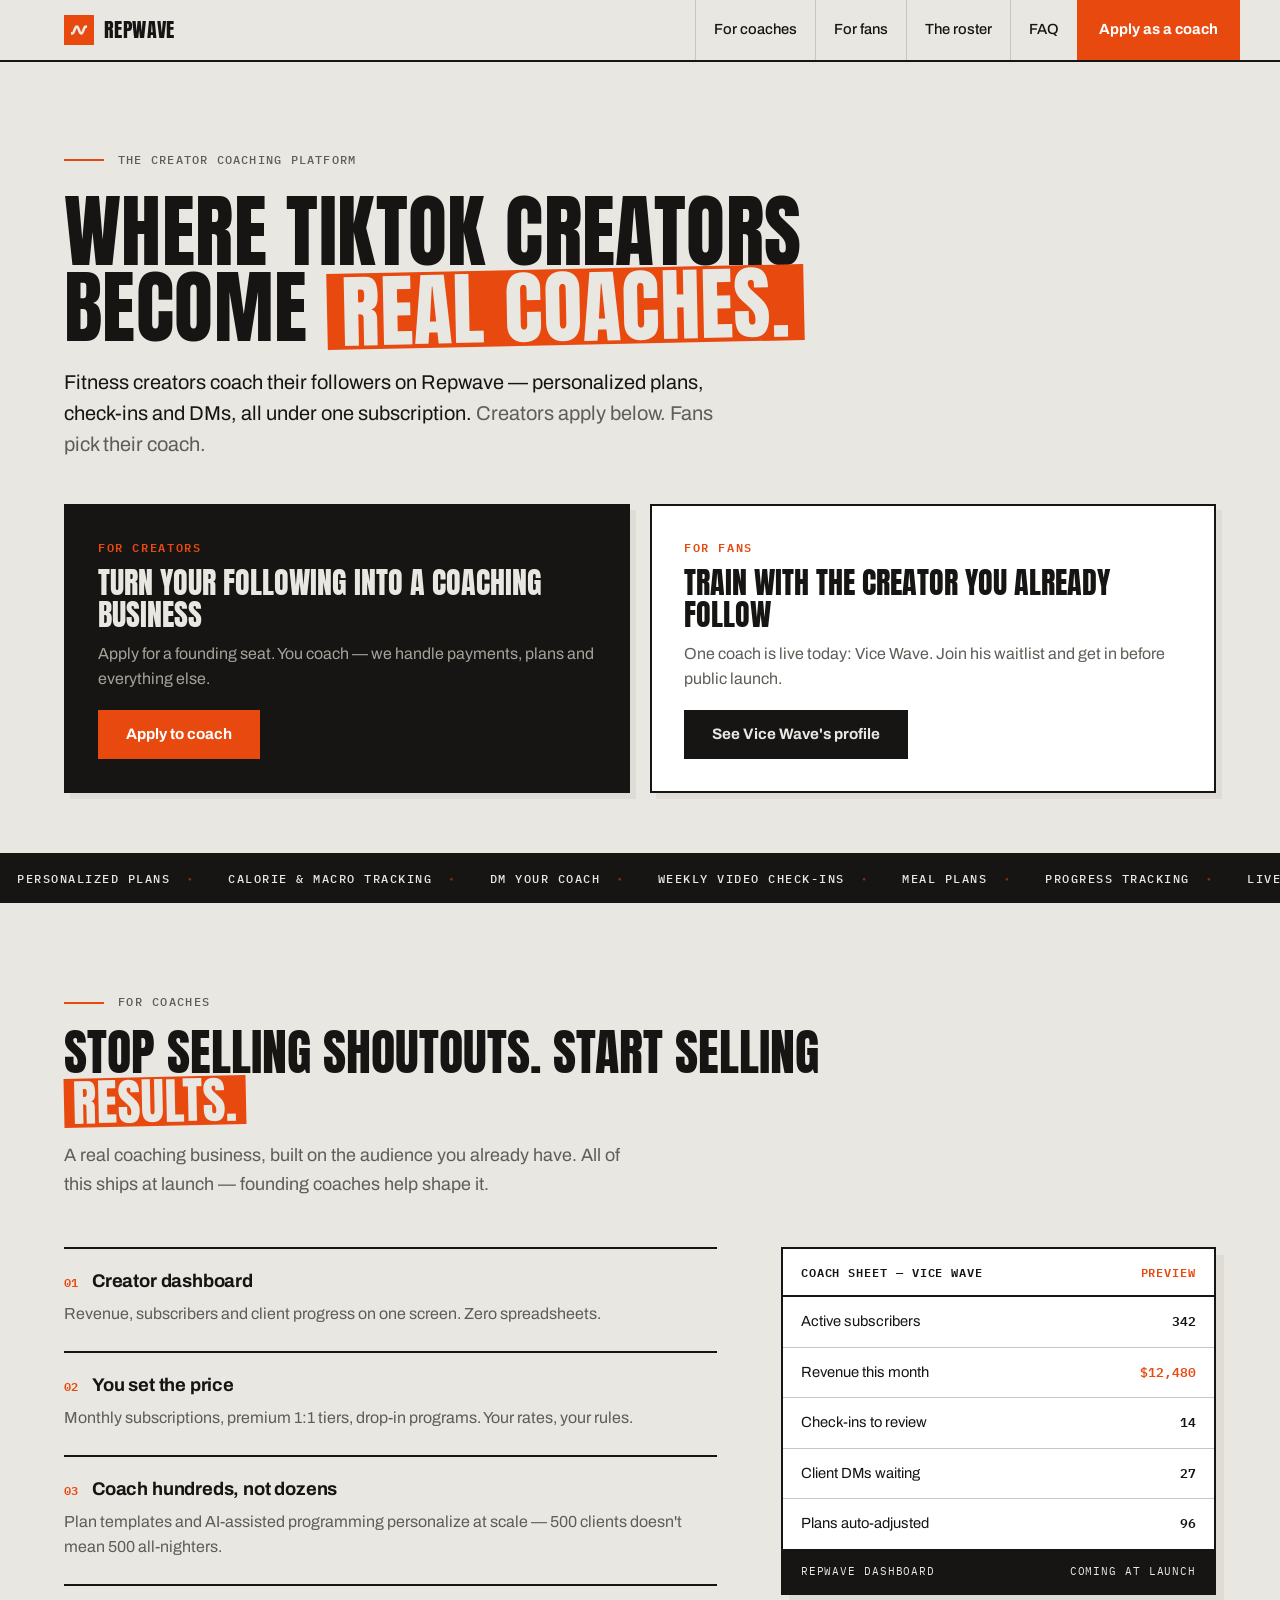
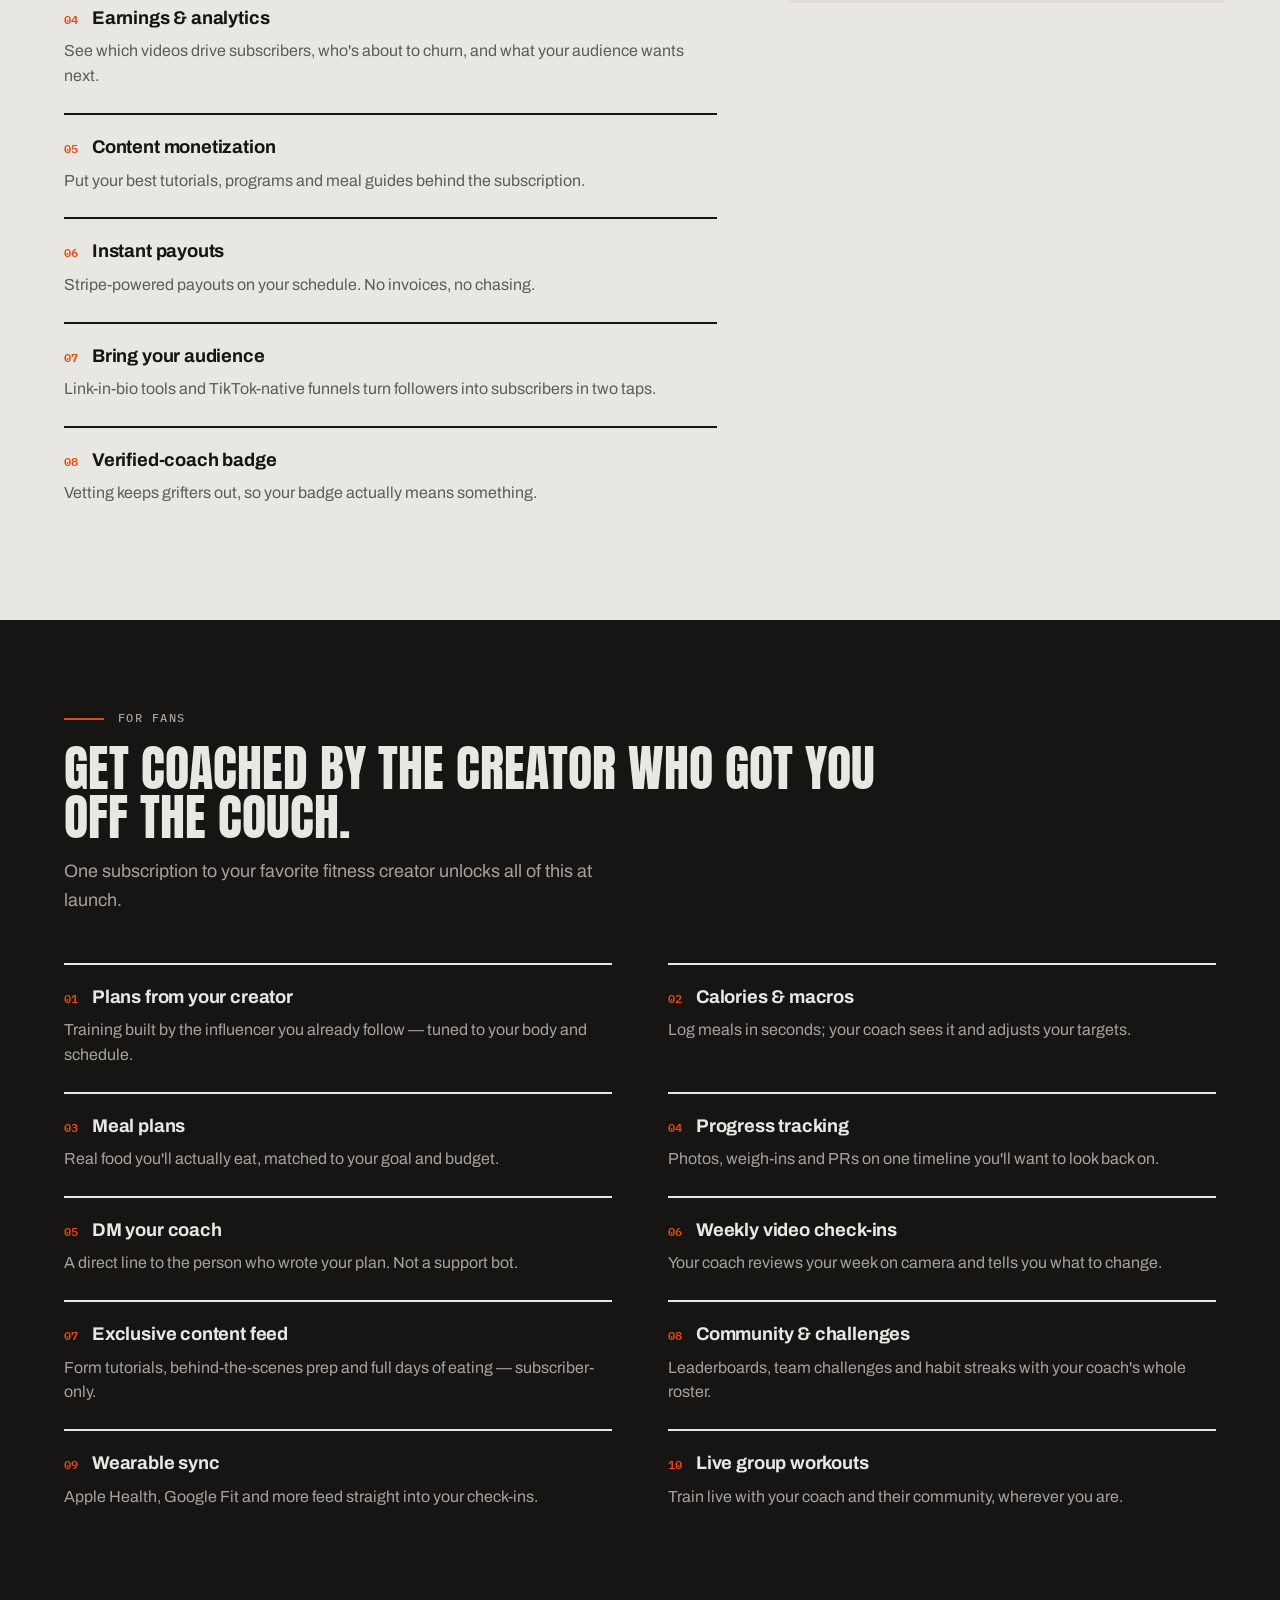
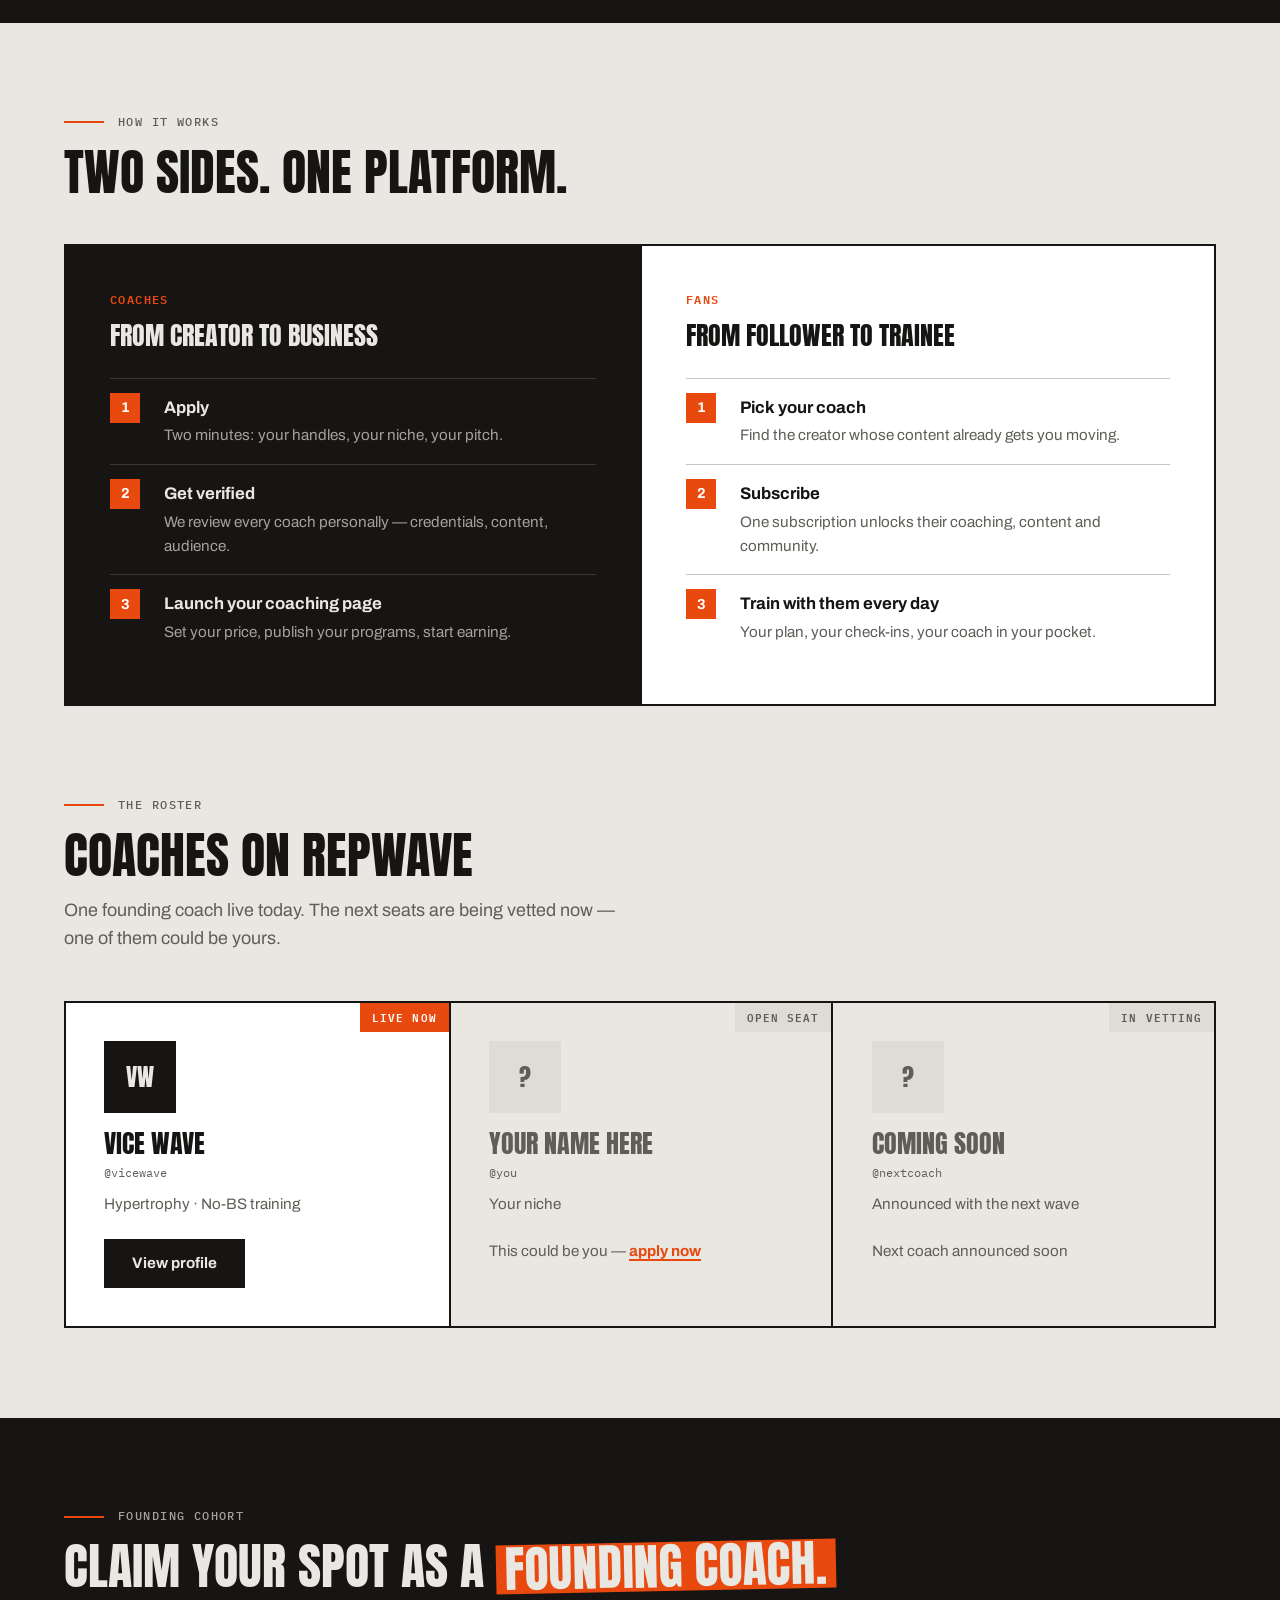
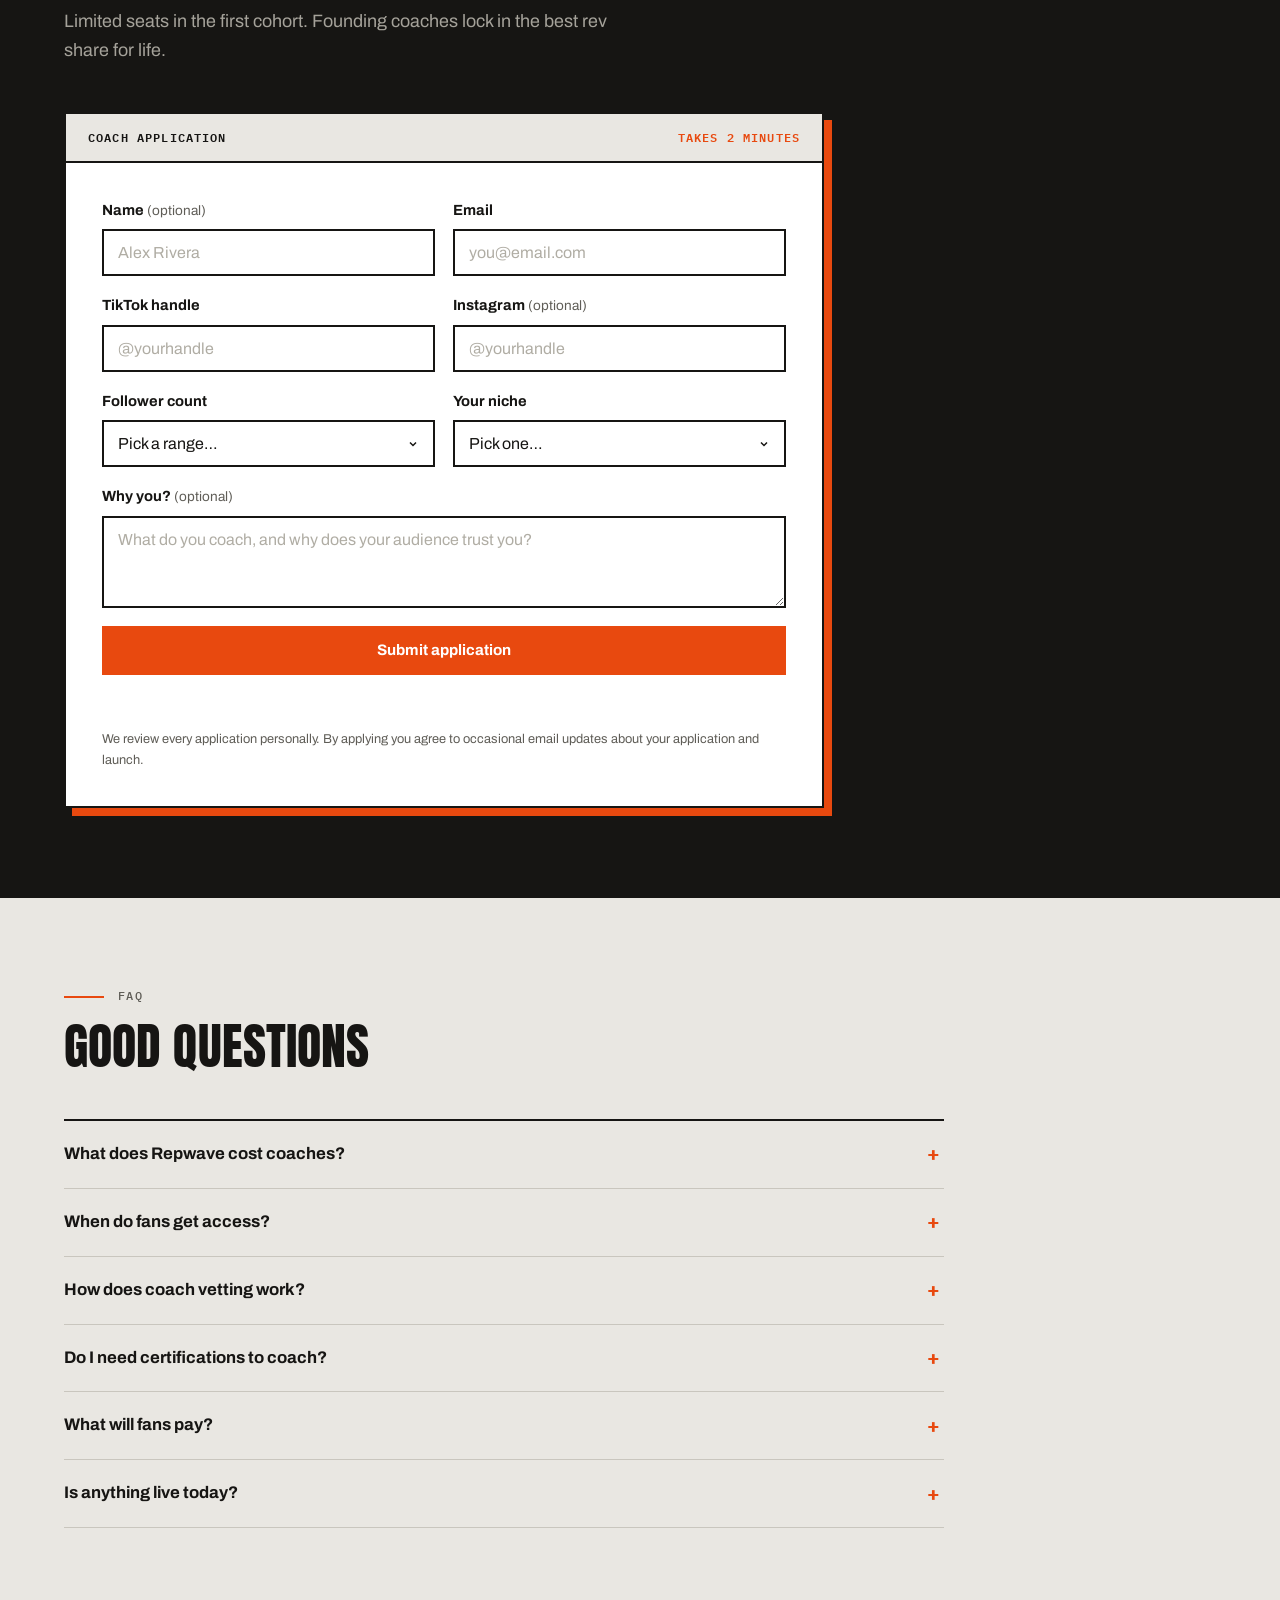
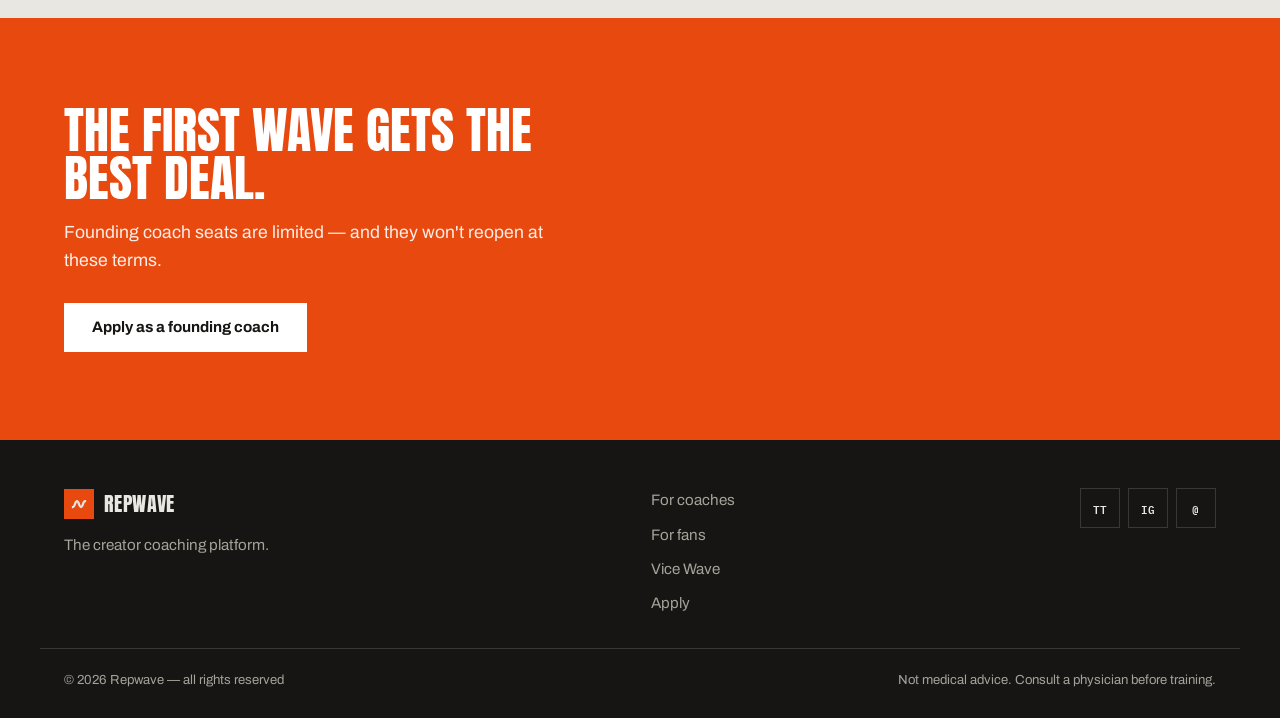
==== commit 1efac73d: "Improve scanability; rebuild victor.html as a true creator profile Homepage: shorter hero with a one" ====
--- a/index.html
+++ b/index.html
@@ -35,10 +35,10 @@
       </a>
 
       <nav class="nav" aria-label="Primary">
-        <a href="#coaches">Coaches</a>
-        <a href="#fans">Fans</a>
-        <a href="#how">How it works</a>
-        <a href="#roster">Roster</a>
+        <a href="#coaches">For coaches</a>
+        <a href="#fans">For fans</a>
+        <a href="#roster">The roster</a>
+        <a href="#faq">FAQ</a>
       </nav>
 
       <a href="#apply" class="header-cta">Apply as a coach</a>
@@ -49,41 +49,30 @@
     <!-- ================= HERO ================= -->
     <section class="hero">
       <div class="container">
-        <p class="hero-label">The creator coaching platform — founding cohort open</p>
+        <p class="hero-label">The creator coaching platform</p>
         <h1 class="hero-title">
-          Your followers already trust&nbsp;you.
-          <span class="tape">Now train them.</span>
+          Where TikTok creators become <span class="tape">real coaches.</span>
         </h1>
-
-        <div class="hero-grid">
-          <div>
-            <p class="hero-sub">
-              Repwave turns TikTok fitness creators into <strong>full-time coaches</strong>.
-              Your audience subscribes, you coach them at scale — plans, check-ins,
-              DMs and all. We handle everything else.
-            </p>
-            <div class="hero-ctas">
-              <a href="#apply" class="btn btn--blaze">Apply to coach</a>
-              <a href="#roster" class="btn btn--outline">Find your coach</a>
-            </div>
-            <p class="hero-note">Application takes 2 minutes — limited founding seats</p>
-          </div>
-
-          <!-- Program-sheet card -->
-          <aside class="sheet" aria-label="Sample coach earnings sheet">
-            <div class="sheet-head">
-              <span>Coach sheet — Vice Wave</span>
-              <span class="tag">Wk 07</span>
-            </div>
-            <ul class="sheet-rows">
-              <li><span class="idx">A1</span> <span>Active subscribers</span> <span class="val">342</span></li>
-              <li><span class="idx">A2</span> <span>Revenue this month</span> <span class="val val--blaze">$12,480</span></li>
-              <li><span class="idx">B1</span> <span>Check-ins to review</span> <span class="val">14</span></li>
-              <li><span class="idx">B2</span> <span>Client DMs waiting</span> <span class="val">27</span></li>
-              <li><span class="idx">C1</span> <span>Plans auto-adjusted</span> <span class="val">96</span></li>
-            </ul>
-            <div class="sheet-foot"><span>Repwave · coach dashboard</span><span>Preview</span></div>
-          </aside>
+        <p class="hero-sub">
+          Fitness creators coach their followers on Repwave — personalized plans,
+          check-ins and DMs, all under one subscription.
+          <span class="muted">Creators apply below. Fans pick their coach.</span>
+        </p>
+
+        <!-- Two clear paths -->
+        <div class="paths">
+          <div class="path-card path-card--dark on-dark">
+            <span class="path-tag">For creators</span>
+            <h2 class="path-title">Turn your following into a coaching business</h2>
+            <p class="path-desc">Apply for a founding seat. You coach — we handle payments, plans and everything else.</p>
+            <a href="#apply" class="btn btn--blaze">Apply to coach</a>
+          </div>
+          <div class="path-card">
+            <span class="path-tag">For fans</span>
+            <h2 class="path-title">Train with the creator you already follow</h2>
+            <p class="path-desc">One coach is live today: Vice Wave. Join his waitlist and get in before public launch.</p>
+            <a href="victor" class="btn btn--solid">See Vice Wave's profile</a>
+          </div>
         </div>
       </div>
     </section>
@@ -100,52 +89,62 @@
       <div class="container">
         <div class="section-head">
           <p class="section-eyebrow">For coaches</p>
-          <h2 class="section-title">Stop selling shoutouts.<br />Start selling <span class="tape">results.</span></h2>
-          <p class="section-sub">Everything you need to run a real coaching business off the audience you already built. In development — founding coaches shape it.</p>
-        </div>
-
-        <ul class="program">
-          <li>
-            <span class="p-idx">C—01</span>
-            <span class="p-name">Creator dashboard</span>
-            <p class="p-desc">Revenue, subscribers, client progress — one screen, zero spreadsheets.</p>
-          </li>
-          <li>
-            <span class="p-idx">C—02</span>
-            <span class="p-name">You set the price</span>
-            <p class="p-desc">Monthly subscriptions, premium 1:1 tiers, drop-in programs. Your rates, your rules.</p>
-          </li>
-          <li>
-            <span class="p-idx">C—03</span>
-            <span class="p-name">Coach hundreds, not dozens</span>
-            <p class="p-desc">Plan templates and AI-assisted programming personalize at scale, so 500 clients doesn't mean 500 all-nighters.</p>
-          </li>
-          <li>
-            <span class="p-idx">C—04</span>
-            <span class="p-name">Earnings &amp; analytics</span>
-            <p class="p-desc">See what converts: which videos drive subs, who's about to churn, what your audience wants next.</p>
-          </li>
-          <li>
-            <span class="p-idx">C—05</span>
-            <span class="p-name">Content monetization</span>
-            <p class="p-desc">Put your best tutorials, programs and meal guides behind the sub — your feed becomes a product.</p>
-          </li>
-          <li>
-            <span class="p-idx">C—06</span>
-            <span class="p-name">Instant payouts</span>
-            <p class="p-desc">Stripe-powered payouts on your schedule. No invoices, no chasing.</p>
-          </li>
-          <li>
-            <span class="p-idx">C—07</span>
-            <span class="p-name">Bring your audience</span>
-            <p class="p-desc">Link-in-bio tools and TikTok-native funnels turn followers into subscribers in two taps.</p>
-          </li>
-          <li>
-            <span class="p-idx">C—08</span>
-            <span class="p-name">Verified-coach badge</span>
-            <p class="p-desc">Vetting keeps grifters out, so your badge actually means something.</p>
-          </li>
-        </ul>
+          <h2 class="section-title">Stop selling shoutouts. Start selling <span class="tape">results.</span></h2>
+          <p class="section-sub">A real coaching business, built on the audience you already have. All of this ships at launch — founding coaches help shape it.</p>
+        </div>
+
+        <div class="coaches-layout">
+          <ul class="features">
+            <li>
+              <div class="f-head"><span class="f-num">01</span><h3>Creator dashboard</h3></div>
+              <p>Revenue, subscribers and client progress on one screen. Zero spreadsheets.</p>
+            </li>
+            <li>
+              <div class="f-head"><span class="f-num">02</span><h3>You set the price</h3></div>
+              <p>Monthly subscriptions, premium 1:1 tiers, drop-in programs. Your rates, your rules.</p>
+            </li>
+            <li>
+              <div class="f-head"><span class="f-num">03</span><h3>Coach hundreds, not dozens</h3></div>
+              <p>Plan templates and AI-assisted programming personalize at scale — 500 clients doesn't mean 500 all-nighters.</p>
+            </li>
+            <li>
+              <div class="f-head"><span class="f-num">04</span><h3>Earnings &amp; analytics</h3></div>
+              <p>See which videos drive subscribers, who's about to churn, and what your audience wants next.</p>
+            </li>
+            <li>
+              <div class="f-head"><span class="f-num">05</span><h3>Content monetization</h3></div>
+              <p>Put your best tutorials, programs and meal guides behind the subscription.</p>
+            </li>
+            <li>
+              <div class="f-head"><span class="f-num">06</span><h3>Instant payouts</h3></div>
+              <p>Stripe-powered payouts on your schedule. No invoices, no chasing.</p>
+            </li>
+            <li>
+              <div class="f-head"><span class="f-num">07</span><h3>Bring your audience</h3></div>
+              <p>Link-in-bio tools and TikTok-native funnels turn followers into subscribers in two taps.</p>
+            </li>
+            <li>
+              <div class="f-head"><span class="f-num">08</span><h3>Verified-coach badge</h3></div>
+              <p>Vetting keeps grifters out, so your badge actually means something.</p>
+            </li>
+          </ul>
+
+          <!-- Sample coach sheet -->
+          <aside class="sheet" aria-label="Sample coach dashboard preview">
+            <div class="sheet-head">
+              <span>Coach sheet — Vice Wave</span>
+              <span class="tag">Preview</span>
+            </div>
+            <ul class="sheet-rows">
+              <li><span>Active subscribers</span> <span class="val">342</span></li>
+              <li><span>Revenue this month</span> <span class="val val--blaze">$12,480</span></li>
+              <li><span>Check-ins to review</span> <span class="val">14</span></li>
+              <li><span>Client DMs waiting</span> <span class="val">27</span></li>
+              <li><span>Plans auto-adjusted</span> <span class="val">96</span></li>
+            </ul>
+            <div class="sheet-foot"><span>Repwave dashboard</span><span>Coming at launch</span></div>
+          </aside>
+        </div>
       </div>
     </section>
 
@@ -155,59 +154,49 @@
         <div class="section-head">
           <p class="section-eyebrow">For fans</p>
           <h2 class="section-title">Get coached by the creator who got you off the couch.</h2>
-          <p class="section-sub">Subscribe to your favorite fitness creator and train with them — for real. Everything below ships at launch; the waitlist gets it first.</p>
-        </div>
-
-        <ul class="program program--split">
-          <li>
-            <span class="p-idx">F—01</span>
-            <span class="p-name">Plans from your creator</span>
-            <p class="p-desc">Training built by the influencer you already follow — their methods, tuned to your body and schedule.</p>
-          </li>
-          <li>
-            <span class="p-idx">F—02</span>
-            <span class="p-name">Calories &amp; macros</span>
-            <p class="p-desc">Log meals in seconds; your coach sees it and adjusts your targets.</p>
-          </li>
-          <li>
-            <span class="p-idx">F—03</span>
-            <span class="p-name">Meal plans</span>
-            <p class="p-desc">Real food you'll actually eat, matched to your goal and budget.</p>
-          </li>
-          <li>
-            <span class="p-idx">F—04</span>
-            <span class="p-name">Progress tracking</span>
-            <p class="p-desc">Photos, weigh-ins and PRs on one timeline you'll actually want to look back on.</p>
-          </li>
-          <li>
-            <span class="p-idx">F—05</span>
-            <span class="p-name">DM your coach</span>
-            <p class="p-desc">A direct line to the person who programmed your training. Not a support bot.</p>
-          </li>
-          <li>
-            <span class="p-idx">F—06</span>
-            <span class="p-name">Weekly video check-ins</span>
-            <p class="p-desc">Your coach reviews your week on camera and tells you exactly what to change.</p>
-          </li>
-          <li>
-            <span class="p-idx">F—07</span>
-            <span class="p-name">Exclusive content feed</span>
-            <p class="p-desc">Form tutorials, behind-the-scenes prep, full days of eating — subscriber-only.</p>
-          </li>
-          <li>
-            <span class="p-idx">F—08</span>
-            <span class="p-name">Community &amp; challenges</span>
-            <p class="p-desc">Leaderboards, team challenges and habit streaks with everyone on your coach's roster.</p>
-          </li>
-          <li>
-            <span class="p-idx">F—09</span>
-            <span class="p-name">Wearable sync</span>
-            <p class="p-desc">Apple Health, Google Fit and more feed straight into your check-ins.</p>
-          </li>
-          <li>
-            <span class="p-idx">F—10</span>
-            <span class="p-name">Live group workouts</span>
-            <p class="p-desc">Train live with your coach and their community, wherever you are.</p>
+          <p class="section-sub">One subscription to your favorite fitness creator unlocks all of this at launch.</p>
+        </div>
+
+        <ul class="features">
+          <li>
+            <div class="f-head"><span class="f-num">01</span><h3>Plans from your creator</h3></div>
+            <p>Training built by the influencer you already follow — tuned to your body and schedule.</p>
+          </li>
+          <li>
+            <div class="f-head"><span class="f-num">02</span><h3>Calories &amp; macros</h3></div>
+            <p>Log meals in seconds; your coach sees it and adjusts your targets.</p>
+          </li>
+          <li>
+            <div class="f-head"><span class="f-num">03</span><h3>Meal plans</h3></div>
+            <p>Real food you'll actually eat, matched to your goal and budget.</p>
+          </li>
+          <li>
+            <div class="f-head"><span class="f-num">04</span><h3>Progress tracking</h3></div>
+            <p>Photos, weigh-ins and PRs on one timeline you'll want to look back on.</p>
+          </li>
+          <li>
+            <div class="f-head"><span class="f-num">05</span><h3>DM your coach</h3></div>
+            <p>A direct line to the person who wrote your plan. Not a support bot.</p>
+          </li>
+          <li>
+            <div class="f-head"><span class="f-num">06</span><h3>Weekly video check-ins</h3></div>
+            <p>Your coach reviews your week on camera and tells you what to change.</p>
+          </li>
+          <li>
+            <div class="f-head"><span class="f-num">07</span><h3>Exclusive content feed</h3></div>
+            <p>Form tutorials, behind-the-scenes prep and full days of eating — subscriber-only.</p>
+          </li>
+          <li>
+            <div class="f-head"><span class="f-num">08</span><h3>Community &amp; challenges</h3></div>
+            <p>Leaderboards, team challenges and habit streaks with your coach's whole roster.</p>
+          </li>
+          <li>
+            <div class="f-head"><span class="f-num">09</span><h3>Wearable sync</h3></div>
+            <p>Apple Health, Google Fit and more feed straight into your check-ins.</p>
+          </li>
+          <li>
+            <div class="f-head"><span class="f-num">10</span><h3>Live group workouts</h3></div>
+            <p>Train live with your coach and their community, wherever you are.</p>
           </li>
         </ul>
       </div>
@@ -223,16 +212,16 @@
 
         <div class="tracks">
           <div class="track track--blaze on-dark">
-            <p class="track-role">Track A — Coaches</p>
+            <p class="track-role">Coaches</p>
             <h3 class="track-title">From creator to business</h3>
             <ol>
               <li><strong>Apply</strong><p>Two minutes: your handles, your niche, your pitch.</p></li>
               <li><strong>Get verified</strong><p>We review every coach personally — credentials, content, audience.</p></li>
-              <li><strong>Launch your coaching page</strong><p>Set your price, publish your programs, start earning from day one.</p></li>
+              <li><strong>Launch your coaching page</strong><p>Set your price, publish your programs, start earning.</p></li>
             </ol>
           </div>
           <div class="track">
-            <p class="track-role">Track B — Fans</p>
+            <p class="track-role">Fans</p>
             <h3 class="track-title">From follower to trainee</h3>
             <ol>
               <li><strong>Pick your coach</strong><p>Find the creator whose content already gets you moving.</p></li>
@@ -244,15 +233,8 @@
       </div>
     </section>
 
-    <!-- ================= TICKER 2 ================= -->
-    <div class="ticker ticker--blaze" aria-hidden="true">
-      <div class="ticker-track">
-        <span>Founding cohort open</span><span>Limited seats</span><span>Best rev share, locked for life</span><span>Every coach vetted</span><span>Founding cohort open</span><span>Limited seats</span><span>Best rev share, locked for life</span><span>Every coach vetted</span><span>Founding cohort open</span><span>Limited seats</span><span>Best rev share, locked for life</span><span>Every coach vetted</span>
-      </div>
-    </div>
-
     <!-- ================= ROSTER ================= -->
-    <section class="section" id="roster">
+    <section class="section" id="roster" style="padding-top: 0;">
       <div class="container">
         <div class="section-head">
           <p class="section-eyebrow">The roster</p>
@@ -262,12 +244,12 @@
 
         <div class="roster">
           <article class="roster-card roster-card--live">
-            <span class="roster-tag roster-tag--live">Founding coach</span>
+            <span class="roster-tag roster-tag--live">Live now</span>
             <div class="roster-mono" aria-hidden="true">VW</div>
             <h3 class="roster-name">Vice Wave</h3>
             <p class="roster-handle">@vicewave</p>
             <p class="roster-niche">Hypertrophy · No-BS training</p>
-            <a href="victor" class="btn btn--solid">Visit Vice Wave</a>
+            <a href="victor" class="btn btn--solid">View profile</a>
           </article>
 
           <article class="roster-card roster-card--soon" aria-label="Coach spot available">
@@ -302,8 +284,8 @@
 
         <div class="form-wrap">
           <div class="form-head">
-            <span>Coach application — form RW-01</span>
-            <span class="tag">2 min</span>
+            <span>Coach application</span>
+            <span class="tag">Takes 2 minutes</span>
           </div>
           <div class="form-body">
             <form id="apply-form" novalidate>
@@ -443,7 +425,6 @@
       <nav class="footer-links" aria-label="Footer">
         <a href="#coaches">For coaches</a>
         <a href="#fans">For fans</a>
-        <a href="#how">How it works</a>
         <a href="victor">Vice Wave</a>
         <a href="#apply">Apply</a>
       </nav>
--- a/assets/css/styles.css
+++ b/assets/css/styles.css
@@ -10,8 +10,8 @@
   --chalk-raised: #dfdcd5; /* raised light surface */
   --rubber: #161513;       /* ink / dark bands */
   --rubber-soft: #23211e;  /* raised dark surface */
-  --steel: #6e6c66;        /* secondary text on chalk */
-  --steel-dark: #9b988f;   /* secondary text on rubber */
+  --steel: #5f5d57;        /* secondary text on chalk */
+  --steel-dark: #a5a29a;   /* secondary text on rubber */
   --blaze: #e8490f;        /* THE accent — safety orange */
   --line: #c9c6be;         /* rules on chalk */
   --line-dark: #3a3833;    /* rules on rubber */
@@ -31,10 +31,10 @@
 body {
   margin: 0;
   font-family: var(--font-body);
-  font-size: 16px;
+  font-size: 16.5px;
   color: var(--rubber);
   background: var(--chalk);
-  line-height: 1.55;
+  line-height: 1.6;
   -webkit-font-smoothing: antialiased;
   overflow-x: hidden;
 }
@@ -61,23 +61,7 @@
 
 ::selection { background: var(--blaze); color: var(--chalk); }
 
-/* ---------- Type roles ---------- */
-.display {
-  font-family: var(--font-display);
-  font-weight: 400;
-  text-transform: uppercase;
-  line-height: 0.95;
-  letter-spacing: 0.005em;
-}
-.mono {
-  font-family: var(--font-mono);
-  font-size: .78rem;
-  font-weight: 500;
-  letter-spacing: .08em;
-  text-transform: uppercase;
-}
-
-/* Tape highlight — the one flourish. A skewed orange block behind a word. */
+/* Tape highlight — a skewed orange block behind a word. */
 .tape {
   display: inline-block;
   background: var(--blaze);
@@ -86,12 +70,11 @@
   transform: rotate(-1.2deg);
 }
 
-/* ---------- Buttons: sharp rectangles, no pills ---------- */
+/* ---------- Buttons: sharp rectangles ---------- */
 .btn {
   display: inline-flex; align-items: center; justify-content: center; gap: 10px;
-  font-family: var(--font-mono); font-weight: 600; font-size: .82rem;
-  letter-spacing: .1em; text-transform: uppercase;
-  padding: 16px 28px; border: 2px solid var(--rubber);
+  font-family: var(--font-body); font-weight: 700; font-size: .95rem;
+  padding: 15px 26px; border: 2px solid var(--rubber);
   cursor: pointer; line-height: 1; text-align: center;
   transition: background .15s ease, color .15s ease, border-color .15s ease;
 }
@@ -99,12 +82,11 @@
 .btn--solid:hover { background: var(--blaze); border-color: var(--blaze); color: var(--chalk); }
 .btn--outline { background: transparent; color: var(--rubber); }
 .btn--outline:hover { background: var(--rubber); color: var(--chalk); }
-/* dark-ground variants */
-.on-dark .btn--solid, .btn--solid.btn--inverse { background: var(--chalk); color: var(--rubber); border-color: var(--chalk); }
-.on-dark .btn--solid:hover, .btn--solid.btn--inverse:hover { background: var(--blaze); border-color: var(--blaze); color: var(--chalk); }
+.on-dark .btn--solid { background: var(--chalk); color: var(--rubber); border-color: var(--chalk); }
+.on-dark .btn--solid:hover { background: var(--blaze); border-color: var(--blaze); color: var(--chalk); }
 .on-dark .btn--outline { color: var(--chalk); border-color: var(--chalk); }
 .on-dark .btn--outline:hover { background: var(--chalk); color: var(--rubber); }
-.btn--blaze { background: var(--blaze); border-color: var(--blaze); color: var(--chalk); }
+.btn--blaze { background: var(--blaze); border-color: var(--blaze); color: #fff; }
 .btn--blaze:hover { background: var(--rubber); border-color: var(--rubber); color: var(--chalk); }
 .btn--block { width: 100%; }
 .btn:disabled { opacity: .5; cursor: progress; }
@@ -125,58 +107,112 @@
   display: grid; place-items: center; width: 30px; height: 30px;
   background: var(--blaze); color: var(--chalk);
 }
-.nav {
-  display: flex; margin-left: auto; align-items: stretch;
-}
+.nav { display: flex; margin-left: auto; align-items: stretch; }
 .nav a {
   display: inline-flex; align-items: center; padding: 0 18px;
-  font-family: var(--font-mono); font-size: .74rem; font-weight: 500;
-  letter-spacing: .08em; text-transform: uppercase; color: var(--rubber);
+  font-weight: 500; font-size: .92rem; color: var(--rubber);
   border-left: 1px solid var(--line);
 }
 .nav a:hover { background: var(--rubber); color: var(--chalk); }
 .header-cta {
   display: inline-flex; align-items: center; padding: 0 22px; margin-right: calc(-1 * var(--gutter));
-  background: var(--rubber); color: var(--chalk);
-  font-family: var(--font-mono); font-size: .74rem; font-weight: 600;
-  letter-spacing: .08em; text-transform: uppercase;
-}
-.header-cta:hover { background: var(--blaze); }
+  background: var(--blaze); color: #fff;
+  font-weight: 700; font-size: .92rem;
+}
+.header-cta:hover { background: var(--rubber); }
 .header-back {
-  display: inline-flex; align-items: center; margin-left: auto;
-  font-family: var(--font-mono); font-size: .74rem; letter-spacing: .08em;
-  text-transform: uppercase; color: var(--steel);
+  display: inline-flex; align-items: center; margin-left: auto; margin-right: 18px;
+  font-weight: 500; font-size: .92rem; color: var(--steel);
 }
 .header-back:hover { color: var(--rubber); }
 
 /* ---------- Hero ---------- */
-.hero { padding: clamp(52px, 8vw, 104px) 0 clamp(40px, 6vw, 72px); }
+.hero { padding: clamp(48px, 7vw, 88px) 0 clamp(36px, 5vw, 60px); }
 .hero-label {
-  display: flex; align-items: center; gap: 14px; margin-bottom: 28px;
-  font-family: var(--font-mono); font-size: .78rem; font-weight: 500;
+  display: flex; align-items: center; gap: 14px; margin-bottom: 24px;
+  font-family: var(--font-mono); font-size: .76rem; font-weight: 500;
   letter-spacing: .1em; text-transform: uppercase; color: var(--steel);
 }
 .hero-label::before { content: ""; width: 40px; height: 2px; background: var(--blaze); }
 .hero-title {
   font-family: var(--font-display); font-weight: 400; text-transform: uppercase;
-  font-size: clamp(3rem, 9.5vw, 7.5rem); line-height: .92; letter-spacing: .005em;
-  max-width: 14ch;
-}
-.hero-grid {
-  display: grid; grid-template-columns: 1.4fr 1fr; gap: clamp(28px, 5vw, 72px);
-  align-items: end; margin-top: clamp(28px, 4vw, 48px);
+  font-size: clamp(2.6rem, 6.5vw, 5rem); line-height: .95; letter-spacing: .005em;
+  max-width: 20ch;
 }
 .hero-sub {
-  font-size: 1.1rem; color: var(--steel); max-width: 46ch; margin-bottom: 26px;
-}
-.hero-sub strong { color: var(--rubber); font-weight: 600; }
-.hero-ctas { display: flex; gap: 12px; flex-wrap: wrap; }
-.hero-note { font-family: var(--font-mono); font-size: .72rem; letter-spacing: .06em; text-transform: uppercase; color: var(--steel); margin-top: 18px; }
-
-/* Program-sheet card (hero visual) — a printed training sheet */
+  font-size: 1.25rem; line-height: 1.55; color: var(--rubber);
+  max-width: 62ch; margin: 22px 0 0;
+}
+.hero-sub .muted { color: var(--steel); }
+
+/* Two clear paths: creator / fan */
+.paths { display: grid; grid-template-columns: 1fr 1fr; gap: 20px; margin-top: clamp(28px, 4vw, 44px); }
+.path-card {
+  background: #fff; border: 2px solid var(--rubber);
+  padding: clamp(22px, 3vw, 32px);
+  display: flex; flex-direction: column; align-items: flex-start; gap: 10px;
+  box-shadow: 6px 6px 0 var(--chalk-raised);
+}
+.path-card--dark { background: var(--rubber); color: var(--chalk); }
+.path-tag {
+  font-family: var(--font-mono); font-size: .72rem; font-weight: 600;
+  letter-spacing: .14em; text-transform: uppercase; color: var(--blaze);
+}
+.path-title { font-family: var(--font-display); font-weight: 400; text-transform: uppercase; font-size: clamp(1.4rem, 2.6vw, 1.9rem); line-height: 1.05; }
+.path-desc { margin: 0 0 8px; color: var(--steel); font-size: 1rem; }
+.path-card--dark .path-desc { color: var(--steel-dark); }
+.path-card .btn { margin-top: auto; }
+
+/* ---------- Ticker (marquee strip) ---------- */
+.ticker {
+  overflow: hidden; background: var(--rubber); color: var(--chalk);
+  padding: 12px 0; white-space: nowrap;
+}
+.ticker-track { display: inline-block; animation: ticker 48s linear infinite; }
+.ticker span {
+  font-family: var(--font-mono); font-size: .78rem; font-weight: 500;
+  letter-spacing: .12em; text-transform: uppercase; padding: 0 1.4em;
+}
+.ticker span::after { content: "●"; font-size: .5em; vertical-align: middle; margin-left: 2.8em; opacity: .5; color: var(--blaze); }
+@keyframes ticker { from { transform: translateX(0); } to { transform: translateX(-50%); } }
+
+/* ---------- Sections ---------- */
+.section { padding: clamp(52px, 7vw, 96px) 0; }
+.section--dark { background: var(--rubber); color: var(--chalk); }
+.section--dark .section-sub { color: var(--steel-dark); }
+
+.section-head { margin-bottom: clamp(28px, 4vw, 48px); max-width: 880px; }
+.section-eyebrow {
+  display: flex; align-items: center; gap: 14px; margin-bottom: 16px;
+  font-family: var(--font-mono); font-size: .74rem; font-weight: 500;
+  letter-spacing: .12em; text-transform: uppercase; color: var(--steel);
+}
+.section-eyebrow::before { content: ""; width: 40px; height: 2px; background: var(--blaze); }
+.section--dark .section-eyebrow { color: var(--steel-dark); }
+.section-title {
+  font-family: var(--font-display); font-weight: 400; text-transform: uppercase;
+  font-size: clamp(1.9rem, 4.6vw, 3.1rem); line-height: .98;
+}
+.section-sub { color: var(--steel); font-size: 1.12rem; max-width: 58ch; margin: 16px 0 0; }
+
+/* ---------- Feature grid: numbered items, title + desc stacked ---------- */
+.features { display: grid; grid-template-columns: 1fr 1fr; gap: 0 56px; list-style: none; margin: 0; padding: 0; }
+.features > li { border-top: 2px solid currentColor; padding: 18px 0 24px; }
+.f-head { display: flex; align-items: baseline; gap: 14px; margin-bottom: 6px; }
+.f-num { font-family: var(--font-mono); font-size: .78rem; font-weight: 600; color: var(--blaze); }
+.f-head h3 { font-size: 1.15rem; font-weight: 700; letter-spacing: -.01em; }
+.features p { margin: 0; color: var(--steel); font-size: 1rem; line-height: 1.55; }
+.section--dark .features p { color: var(--steel-dark); }
+
+/* Coaches section: features + sheet side by side */
+.coaches-layout { display: grid; grid-template-columns: 1.5fr 1fr; gap: clamp(32px, 5vw, 64px); align-items: start; }
+.coaches-layout .features { grid-template-columns: 1fr; }
+
+/* Program-sheet card — a printed training sheet */
 .sheet {
   background: #fff; border: 2px solid var(--rubber);
   box-shadow: 8px 8px 0 var(--chalk-raised);
+  position: sticky; top: 84px;
 }
 .sheet-head {
   display: flex; justify-content: space-between; align-items: center;
@@ -187,110 +223,45 @@
 .sheet-head .tag { color: var(--blaze); }
 .sheet-rows { list-style: none; margin: 0; padding: 0; }
 .sheet-rows li {
-  display: grid; grid-template-columns: 44px 1fr auto; gap: 12px; align-items: baseline;
+  display: grid; grid-template-columns: 1fr auto; gap: 12px; align-items: baseline;
   padding: 13px 18px; border-bottom: 1px solid var(--line);
-  font-size: .88rem;
+  font-size: .92rem;
 }
 .sheet-rows li:last-child { border-bottom: 0; }
-.sheet-rows .idx { font-family: var(--font-mono); font-size: .72rem; color: var(--steel); }
-.sheet-rows .val { font-family: var(--font-mono); font-size: .78rem; font-weight: 600; }
+.sheet-rows .val { font-family: var(--font-mono); font-size: .82rem; font-weight: 600; }
 .sheet-rows .val--blaze { color: var(--blaze); }
 .sheet-foot {
-  padding: 13px 18px; border-top: 2px solid var(--rubber);
+  padding: 12px 18px; border-top: 2px solid var(--rubber);
   background: var(--rubber); color: var(--chalk);
-  font-family: var(--font-mono); font-size: .72rem; letter-spacing: .08em; text-transform: uppercase;
+  font-family: var(--font-mono); font-size: .7rem; letter-spacing: .08em; text-transform: uppercase;
   display: flex; justify-content: space-between;
 }
-
-/* ---------- Ticker (marquee strip) ---------- */
-.ticker {
-  overflow: hidden; background: var(--rubber); color: var(--chalk);
-  border-block: 2px solid var(--rubber); padding: 12px 0; white-space: nowrap;
-}
-.ticker--blaze { background: var(--blaze); }
-.ticker-track { display: inline-block; animation: ticker 36s linear infinite; }
-.ticker span {
-  font-family: var(--font-mono); font-size: .78rem; font-weight: 500;
-  letter-spacing: .12em; text-transform: uppercase; padding: 0 1.4em;
-}
-.ticker span::after { content: "●"; font-size: .5em; vertical-align: middle; margin-left: 2.8em; opacity: .5; }
-@keyframes ticker { from { transform: translateX(0); } to { transform: translateX(-50%); } }
-
-/* ---------- Sections ---------- */
-.section { padding: clamp(56px, 8vw, 104px) 0; }
-.section--dark { background: var(--rubber); color: var(--chalk); }
-.section--dark .section-sub { color: var(--steel-dark); }
-
-.section-head { margin-bottom: clamp(32px, 5vw, 56px); max-width: 880px; }
-.section-eyebrow {
-  display: flex; align-items: center; gap: 14px; margin-bottom: 18px;
-  font-family: var(--font-mono); font-size: .74rem; font-weight: 500;
-  letter-spacing: .12em; text-transform: uppercase; color: var(--steel);
-}
-.section-eyebrow::before { content: ""; width: 40px; height: 2px; background: var(--blaze); }
-.section--dark .section-eyebrow { color: var(--steel-dark); }
-.section-title {
-  font-family: var(--font-display); font-weight: 400; text-transform: uppercase;
-  font-size: clamp(2rem, 5.2vw, 3.6rem); line-height: .95;
-}
-.section-sub { color: var(--steel); font-size: 1.05rem; max-width: 56ch; margin: 18px 0 0; }
-.soon-note {
-  display: inline-block; margin-top: 14px;
-  font-family: var(--font-mono); font-size: .7rem; font-weight: 600;
-  letter-spacing: .1em; text-transform: uppercase; color: var(--blaze);
-  border: 1px solid currentColor; padding: 5px 10px;
-}
-
-/* ---------- Program list (features as spec-sheet rows) ---------- */
-.program { list-style: none; margin: 0; padding: 0; border-top: 2px solid currentColor; }
-.program > li {
-  display: grid; grid-template-columns: 72px 300px 1fr; gap: 20px; align-items: baseline;
-  padding: 20px 0; border-bottom: 1px solid var(--line);
-}
-.section--dark .program > li { border-bottom-color: var(--line-dark); }
-.program .p-idx {
-  font-family: var(--font-mono); font-size: .78rem; font-weight: 500; color: var(--blaze);
-}
-.program .p-name {
-  font-family: var(--font-body); font-weight: 700; font-size: 1.05rem; letter-spacing: -.01em;
-}
-.program .p-desc { color: var(--steel); font-size: .95rem; margin: 0; }
-.section--dark .program .p-desc { color: var(--steel-dark); }
-.program > li:hover .p-name { color: var(--blaze); }
-
-/* Two-column program on wide screens (fans list is long) */
-.program--split { column-count: 2; column-gap: 56px; border-top: 0; }
-.program--split > li {
-  break-inside: avoid; grid-template-columns: 56px 1fr; grid-template-rows: auto auto;
-  border-top: 2px solid currentColor; border-bottom: 0; margin-bottom: 4px; padding: 16px 0 20px;
-}
-.program--split .p-idx { grid-row: 1; }
-.program--split .p-name { grid-row: 1; }
-.program--split .p-desc { grid-column: 2; grid-row: 2; margin-top: 4px; }
 
 /* ---------- How it works: two numbered tracks ---------- */
 .tracks { display: grid; grid-template-columns: 1fr 1fr; gap: 0; border: 2px solid var(--rubber); }
-.track { padding: clamp(24px, 3.5vw, 44px); }
+.track { padding: clamp(24px, 3.5vw, 44px); background: #fff; }
 .track + .track { border-left: 2px solid var(--rubber); }
 .track--blaze { background: var(--rubber); color: var(--chalk); }
 .track-role {
   font-family: var(--font-mono); font-size: .72rem; font-weight: 600;
   letter-spacing: .12em; text-transform: uppercase; color: var(--blaze); margin-bottom: 6px;
 }
-.track-title { font-family: var(--font-display); text-transform: uppercase; font-size: 1.7rem; font-weight: 400; margin-bottom: 24px; }
+.track-title { font-family: var(--font-display); text-transform: uppercase; font-size: 1.6rem; font-weight: 400; margin-bottom: 22px; }
 .track ol { list-style: none; margin: 0; padding: 0; counter-reset: step; }
 .track ol li {
-  counter-increment: step; position: relative; padding: 16px 0 16px 58px;
+  counter-increment: step; position: relative; padding: 16px 0 16px 54px;
   border-top: 1px solid var(--line);
 }
 .track--blaze ol li { border-top-color: var(--line-dark); }
 .track ol li::before {
-  content: "0" counter(step);
-  position: absolute; left: 0; top: 16px;
-  font-family: var(--font-mono); font-size: .82rem; font-weight: 600; color: var(--blaze);
-}
-.track ol strong { display: block; font-weight: 700; margin-bottom: 2px; }
-.track ol p { margin: 0; font-size: .92rem; color: var(--steel); }
+  content: counter(step);
+  position: absolute; left: 0; top: 14px;
+  width: 30px; height: 30px; display: grid; place-items: center;
+  background: var(--blaze); color: #fff;
+  font-weight: 700; font-size: .9rem;
+}
+.track ol strong { display: block; font-weight: 700; font-size: 1.05rem; margin-bottom: 2px; }
+.track ol p { margin: 0; font-size: .95rem; color: var(--steel); }
 .track--blaze ol p { color: var(--steel-dark); }
 
 /* ---------- Roster ---------- */
@@ -304,7 +275,7 @@
   letter-spacing: .1em; text-transform: uppercase;
   padding: 6px 12px;
 }
-.roster-tag--live { background: var(--blaze); color: var(--chalk); }
+.roster-tag--live { background: var(--blaze); color: #fff; }
 .roster-tag--soon { background: var(--chalk-raised); color: var(--steel); }
 .roster-mono {
   width: 72px; height: 72px; display: grid; place-items: center; margin-bottom: 18px;
@@ -314,11 +285,11 @@
 .roster-card--soon .roster-mono { background: var(--chalk-raised); color: var(--steel); }
 .roster-name { font-family: var(--font-display); text-transform: uppercase; font-size: 1.6rem; font-weight: 400; line-height: 1; }
 .roster-handle { font-family: var(--font-mono); font-size: .76rem; color: var(--steel); margin: 6px 0 10px; }
-.roster-niche { font-size: .9rem; color: var(--steel); margin-bottom: 22px; }
+.roster-niche { font-size: .95rem; color: var(--steel); margin-bottom: 22px; }
 .roster-card--soon { color: var(--steel); }
 .roster-card--soon .roster-name { color: var(--steel); }
-.roster-cta-line { font-size: .9rem; margin: 0; }
-.roster-cta-line a { color: var(--blaze); font-weight: 600; border-bottom: 2px solid currentColor; }
+.roster-cta-line { font-size: .95rem; margin: 0; }
+.roster-cta-line a { color: var(--blaze); font-weight: 700; border-bottom: 2px solid currentColor; }
 
 /* ---------- Forms: paper intake form ---------- */
 .form-wrap {
@@ -338,11 +309,8 @@
 .form-body form { display: grid; gap: 18px; }
 .form-grid { display: grid; grid-template-columns: 1fr 1fr; gap: 18px; }
 .form-row { display: grid; gap: 7px; }
-.form-row label {
-  font-family: var(--font-mono); font-size: .7rem; font-weight: 600;
-  letter-spacing: .1em; text-transform: uppercase;
-}
-.opt { color: var(--steel); font-weight: 400; }
+.form-row label { font-weight: 700; font-size: .92rem; }
+.opt { color: var(--steel); font-weight: 400; font-size: .85rem; }
 .field {
   width: 100%; font-family: var(--font-body); font-size: 1rem; color: var(--rubber);
   padding: 13px 14px; border: 2px solid var(--rubber); border-radius: 0;
@@ -356,10 +324,10 @@
   background-repeat: no-repeat; background-position: right 14px center; padding-right: 40px;
 }
 textarea.field { resize: vertical; min-height: 92px; }
-.form-status { margin: 0; font-family: var(--font-mono); font-size: .78rem; font-weight: 600; letter-spacing: .04em; min-height: 1.2em; }
+.form-status { margin: 0; font-weight: 700; font-size: .95rem; min-height: 1.2em; }
 .form-status.is-error { color: #c0271c; }
 .form-status.is-ok { color: #1d7a34; }
-.form-fine { margin: 0; font-size: .78rem; color: var(--steel); }
+.form-fine { margin: 0; font-size: .8rem; color: var(--steel); }
 .hp { position: absolute; left: -9999px; width: 1px; height: 1px; overflow: hidden; }
 
 .success-panel { text-align: left; padding: clamp(22px, 3.5vw, 36px); color: var(--rubber); }
@@ -373,18 +341,17 @@
 .success-panel p { color: var(--steel); max-width: 46ch; }
 .success-share { display: flex; gap: 12px; flex-wrap: wrap; margin-top: 20px; }
 .success-share .btn--primary, .success-share .btn--ghost { /* legacy classes from shared js */
-  font-family: var(--font-mono); border: 2px solid var(--rubber); padding: 12px 20px;
-  font-size: .74rem; letter-spacing: .1em; text-transform: uppercase; cursor: pointer;
-  background: var(--rubber); color: var(--chalk);
+  font-family: var(--font-body); font-weight: 700; border: 2px solid var(--rubber); padding: 12px 20px;
+  font-size: .9rem; cursor: pointer; background: var(--rubber); color: var(--chalk);
 }
 .success-share .btn--ghost { background: transparent; color: var(--rubber); }
-.success-share .btn--primary:hover, .success-share .btn--ghost:hover { background: var(--blaze); border-color: var(--blaze); color: var(--chalk); }
+.success-share .btn--primary:hover, .success-share .btn--ghost:hover { background: var(--blaze); border-color: var(--blaze); color: #fff; }
 
 /* ---------- FAQ ---------- */
 .faq { border-top: 2px solid var(--rubber); max-width: 880px; }
 .faq details { border-bottom: 1px solid var(--line); }
 .faq summary {
-  font-weight: 700; font-size: 1.02rem; cursor: pointer; list-style: none;
+  font-weight: 700; font-size: 1.05rem; cursor: pointer; list-style: none;
   padding: 20px 40px 20px 0; position: relative;
 }
 .faq summary::-webkit-details-marker { display: none; }
@@ -393,14 +360,14 @@
   font-family: var(--font-mono); font-size: 1.3rem; color: var(--blaze); transition: transform .18s;
 }
 .faq details[open] summary::after { transform: translateY(-50%) rotate(45deg); }
-.faq details p { margin: 0 0 20px; color: var(--steel); max-width: 64ch; }
+.faq details p { margin: 0 0 20px; color: var(--steel); max-width: 64ch; font-size: 1rem; }
 
 /* ---------- Final CTA ---------- */
-.final-cta { background: var(--blaze); color: var(--chalk); padding: clamp(56px, 8vw, 96px) 0; }
+.final-cta { background: var(--blaze); color: #fff; padding: clamp(52px, 7vw, 88px) 0; }
 .final-cta .section-title { max-width: 20ch; }
-.final-cta p { color: rgba(255,255,255,.85); margin: 16px 0 28px; max-width: 50ch; }
-.final-cta .btn { border-color: var(--chalk); background: var(--chalk); color: var(--rubber); }
-.final-cta .btn:hover { background: var(--rubber); border-color: var(--rubber); color: var(--chalk); }
+.final-cta p { color: rgba(255,255,255,.9); margin: 16px 0 28px; max-width: 50ch; font-size: 1.1rem; }
+.final-cta .btn { border-color: #fff; background: #fff; color: var(--rubber); }
+.final-cta .btn:hover { background: var(--rubber); border-color: var(--rubber); color: #fff; }
 
 /* ---------- Footer ---------- */
 .site-footer { background: var(--rubber); color: var(--steel-dark); padding: 48px 0 28px; }
@@ -409,12 +376,9 @@
   padding-bottom: 32px; border-bottom: 1px solid var(--line-dark);
 }
 .site-footer .logo { color: var(--chalk); }
-.footer-tag { margin: 12px 0 0; font-size: .9rem; }
+.footer-tag { margin: 12px 0 0; font-size: .95rem; }
 .footer-links { display: flex; flex-direction: column; gap: 10px; }
-.footer-links a {
-  font-family: var(--font-mono); font-size: .76rem; letter-spacing: .08em;
-  text-transform: uppercase; color: var(--steel-dark);
-}
+.footer-links a { font-size: .95rem; color: var(--steel-dark); }
 .footer-links a:hover { color: var(--chalk); }
 .footer-social { display: flex; gap: 8px; }
 .footer-social a {
@@ -425,114 +389,164 @@
 .footer-social a:hover { background: var(--blaze); border-color: var(--blaze); }
 .footer-legal {
   display: flex; justify-content: space-between; flex-wrap: wrap; gap: 8px;
-  padding-top: 20px; font-family: var(--font-mono); font-size: .68rem;
-  letter-spacing: .04em; text-transform: uppercase;
+  padding-top: 20px; font-size: .82rem;
 }
 .footer-legal p { margin: 0; }
 
 /* =========================================================
-   Creator page (victor.html) — athlete profile spread
+   Creator profile page (victor.html)
+   Cover + overlapping avatar + feed + sticky join card
    ========================================================= */
-.athlete-hero { padding: clamp(48px, 7vw, 88px) 0 0; }
-.athlete-top {
-  display: grid; grid-template-columns: auto 1fr; gap: clamp(24px, 4vw, 48px); align-items: end;
-  padding-bottom: clamp(28px, 4vw, 44px);
-}
-.athlete-mono {
-  width: clamp(120px, 16vw, 180px); height: clamp(120px, 16vw, 180px);
-  display: grid; place-items: center;
+.cover {
+  height: clamp(140px, 22vw, 240px);
+  background:
+    repeating-linear-gradient(-45deg, transparent 0 34px, rgba(232,73,15,.16) 34px 38px),
+    radial-gradient(140% 120% at 20% 0%, #2c2a25 0%, var(--rubber) 65%);
+  border-bottom: 2px solid var(--rubber);
+}
+.profile-head { position: relative; padding-bottom: 24px; border-bottom: 2px solid var(--rubber); }
+.profile-topline { display: flex; gap: clamp(18px, 3vw, 32px); align-items: flex-end; }
+.profile-avatar {
+  width: clamp(110px, 15vw, 168px); height: clamp(110px, 15vw, 168px);
+  margin-top: calc(-1 * clamp(55px, 7.5vw, 84px));
+  display: grid; place-items: center; flex: none;
   background: var(--rubber); color: var(--chalk);
-  font-family: var(--font-display); font-size: clamp(2.4rem, 5vw, 4rem);
-  position: relative;
-}
-.athlete-mono::after {
-  content: "LIVE"; position: absolute; bottom: 0; left: 0; right: 0;
-  background: var(--blaze); color: var(--chalk); text-align: center;
-  font-family: var(--font-mono); font-size: .64rem; font-weight: 600;
-  letter-spacing: .18em; padding: 5px 0;
-}
-.athlete-name {
+  border: 3px solid var(--chalk); outline: 2px solid var(--rubber);
+  font-family: var(--font-display); font-size: clamp(2.2rem, 4.4vw, 3.6rem);
+  position: relative; z-index: 2;
+}
+.profile-idrow { display: flex; flex-wrap: wrap; align-items: center; gap: 10px 16px; padding-top: 14px; }
+.profile-name {
   font-family: var(--font-display); font-weight: 400; text-transform: uppercase;
-  font-size: clamp(3rem, 9vw, 6.5rem); line-height: .9;
-}
-.athlete-handle-row {
-  display: flex; flex-wrap: wrap; gap: 10px 22px; align-items: baseline; margin-top: 14px;
-  font-family: var(--font-mono); font-size: .8rem; letter-spacing: .06em; color: var(--steel);
-}
-.athlete-handle-row .verified-word { color: var(--blaze); font-weight: 600; text-transform: uppercase; }
-.athlete-bio {
-  border-top: 2px solid var(--rubber); padding: clamp(22px, 3vw, 32px) 0;
-  display: grid; grid-template-columns: 1.3fr 1fr; gap: clamp(24px, 5vw, 64px);
-}
-.athlete-bio p { font-size: 1.12rem; line-height: 1.6; margin: 0; max-width: 54ch; }
-.athlete-bio p strong { font-weight: 700; }
-.spec-list { list-style: none; margin: 0; padding: 0; align-self: start; }
-.spec-list li {
-  display: flex; justify-content: space-between; gap: 16px; align-items: baseline;
-  padding: 10px 0; border-bottom: 1px solid var(--line);
-  font-size: .9rem;
-}
-.spec-list .k { font-family: var(--font-mono); font-size: .7rem; font-weight: 500; letter-spacing: .1em; text-transform: uppercase; color: var(--steel); }
-.spec-list .v { font-weight: 700; text-align: right; }
-.athlete-actions { display: flex; flex-wrap: wrap; gap: 12px; align-items: center; padding-bottom: clamp(36px, 5vw, 56px); }
+  font-size: clamp(2.1rem, 5vw, 3.4rem); line-height: 1;
+}
+.badge-verified {
+  display: inline-flex; align-items: center; gap: 6px;
+  background: var(--blaze); color: #fff;
+  font-family: var(--font-mono); font-size: .66rem; font-weight: 600;
+  letter-spacing: .12em; text-transform: uppercase; padding: 6px 10px;
+}
+.profile-handle { font-family: var(--font-mono); font-size: .85rem; color: var(--steel); margin: 4px 0 0; }
+.profile-statbar {
+  display: flex; flex-wrap: wrap; gap: 0; margin-top: 20px;
+  border: 2px solid var(--rubber); background: #fff; width: fit-content;
+}
+.profile-statbar > div { padding: 12px 22px; border-right: 1px solid var(--line); }
+.profile-statbar > div:last-child { border-right: 0; }
+.profile-statbar strong { display: block; font-size: 1.05rem; font-weight: 700; }
+.profile-statbar span { font-family: var(--font-mono); font-size: .66rem; letter-spacing: .1em; text-transform: uppercase; color: var(--steel); }
+.profile-bio { max-width: 62ch; font-size: 1.12rem; margin: 20px 0 0; }
+.profile-socialrow { display: flex; flex-wrap: wrap; gap: 10px; margin-top: 18px; }
 .social-link {
   display: inline-flex; align-items: center; gap: 8px;
+  font-weight: 700; font-size: .88rem;
+  padding: 11px 16px; border: 2px solid var(--rubber); background: #fff;
+}
+.social-link:hover { background: var(--rubber); color: var(--chalk); }
+.social-link span { color: var(--blaze); font-family: var(--font-mono); font-size: .74rem; }
+
+/* Profile body: feed left, join card right */
+.profile-grid {
+  display: grid; grid-template-columns: 1.4fr 1fr; gap: clamp(28px, 4vw, 56px);
+  align-items: start; padding: clamp(32px, 5vw, 56px) 0;
+}
+.feed-label {
+  display: flex; align-items: center; gap: 14px; margin: 0 0 18px;
   font-family: var(--font-mono); font-size: .74rem; font-weight: 600;
-  letter-spacing: .08em; text-transform: uppercase;
-  padding: 14px 18px; border: 2px solid var(--rubber);
-}
-.social-link:hover { background: var(--rubber); color: var(--chalk); }
-.social-link span { color: var(--blaze); }
-.social-link:hover span { color: var(--blaze); }
-
-/* Locked content — taped-over cards */
-.locked-grid { display: grid; grid-template-columns: repeat(3, 1fr); gap: 0; border: 2px solid var(--chalk); }
-.locked-card {
-  position: relative; aspect-ratio: 4/5; overflow: hidden;
-  background: var(--rubber-soft);
-  display: flex; flex-direction: column; justify-content: flex-end; padding: 22px;
-}
-.locked-card + .locked-card { border-left: 2px solid var(--chalk); }
-.locked-card::before {
-  content: ""; position: absolute; inset: 0;
+  letter-spacing: .12em; text-transform: uppercase; color: var(--steel);
+}
+.feed-label::before { content: ""; width: 40px; height: 2px; background: var(--blaze); }
+.feed { display: grid; gap: 18px; }
+.post {
+  background: #fff; border: 2px solid var(--rubber);
+}
+.post-head {
+  display: flex; align-items: center; gap: 10px; padding: 12px 16px;
+  border-bottom: 1px solid var(--line);
+}
+.post-ava {
+  width: 34px; height: 34px; display: grid; place-items: center; flex: none;
+  background: var(--rubber); color: var(--chalk);
+  font-family: var(--font-display); font-size: .85rem;
+}
+.post-who { font-weight: 700; font-size: .92rem; line-height: 1.2; }
+.post-when { font-family: var(--font-mono); font-size: .68rem; color: var(--steel); letter-spacing: .06em; text-transform: uppercase; }
+.post-type { margin-left: auto; font-family: var(--font-mono); font-size: .64rem; font-weight: 600; letter-spacing: .12em; text-transform: uppercase; color: var(--blaze); border: 1px solid currentColor; padding: 4px 8px; }
+.post-body { padding: 16px; }
+.post-body p { margin: 0; font-size: 1rem; }
+.post-title { font-weight: 700; font-size: 1.08rem; margin: 0 0 4px; }
+
+/* Locked post media area */
+.post-media {
+  position: relative; height: 190px; overflow: hidden;
   background:
-    repeating-linear-gradient(-45deg, transparent 0 26px, rgba(232,73,15,.14) 26px 30px),
-    radial-gradient(120% 90% at 30% 20%, #35322c 0%, var(--rubber-soft) 70%);
-}
-.locked-strip {
-  position: absolute; top: 26px; left: -34px; transform: rotate(-14deg);
-  background: var(--blaze); color: var(--chalk);
-  font-family: var(--font-mono); font-size: .64rem; font-weight: 600;
-  letter-spacing: .22em; text-transform: uppercase; padding: 7px 48px;
-}
-.locked-title { position: relative; font-weight: 700; font-size: 1.05rem; color: var(--chalk); }
-.locked-tag { position: relative; font-family: var(--font-mono); font-size: .68rem; letter-spacing: .14em; text-transform: uppercase; color: var(--steel-dark); margin-top: 4px; }
+    repeating-linear-gradient(-45deg, transparent 0 30px, rgba(232,73,15,.13) 30px 34px),
+    radial-gradient(120% 100% at 25% 10%, #34312b 0%, var(--rubber-soft) 70%);
+  border-bottom: 1px solid var(--line);
+  display: grid; place-items: center;
+}
+.post--locked .post-media::after {
+  content: "🔒 Subscribers only";
+  font-family: var(--font-mono); font-size: .72rem; font-weight: 600;
+  letter-spacing: .16em; text-transform: uppercase;
+  background: var(--rubber); color: var(--chalk); border: 1px solid var(--line-dark);
+  padding: 10px 16px;
+}
+.feed-more {
+  text-align: center; font-family: var(--font-mono); font-size: .74rem;
+  letter-spacing: .1em; text-transform: uppercase; color: var(--steel);
+  border: 2px dashed var(--line); padding: 16px;
+}
+
+/* Join card (sticky sidebar) */
+.join-card {
+  position: sticky; top: 84px;
+  background: #fff; border: 2px solid var(--rubber);
+  box-shadow: 8px 8px 0 var(--blaze);
+}
+.join-head {
+  padding: 16px 20px; border-bottom: 2px solid var(--rubber);
+  display: flex; justify-content: space-between; align-items: baseline; gap: 10px;
+}
+.join-head h2 { font-family: var(--font-display); font-weight: 400; text-transform: uppercase; font-size: 1.4rem; }
+.join-free { font-family: var(--font-mono); font-size: .7rem; font-weight: 600; letter-spacing: .12em; text-transform: uppercase; color: var(--blaze); }
+.join-body { padding: 20px; }
+.join-blurb { font-size: .98rem; color: var(--steel); margin: 0 0 14px; }
+.perk-list { list-style: none; margin: 0 0 18px; padding: 0; }
+.perk-list li {
+  position: relative; padding: 7px 0 7px 26px; font-size: .95rem;
+  border-bottom: 1px solid var(--line);
+}
+.perk-list li:last-child { border-bottom: 0; }
+.perk-list li::before {
+  content: "✓"; position: absolute; left: 0; top: 7px;
+  color: var(--blaze); font-weight: 800;
+}
+.join-body form { display: grid; gap: 12px; }
+.join-fine { font-size: .76rem; color: var(--steel); margin: 0; }
 
 /* ---------- Responsive ---------- */
-@media (max-width: 980px) {
-  .program--split { column-count: 1; }
-  .program > li { grid-template-columns: 56px 220px 1fr; }
+@media (max-width: 960px) {
+  .features { grid-template-columns: 1fr; }
+  .coaches-layout { grid-template-columns: 1fr; }
+  .sheet { position: static; max-width: 480px; }
+  .profile-grid { grid-template-columns: 1fr; }
+  .join-card { position: static; }
 }
 @media (max-width: 860px) {
   .nav { display: none; }
-  .hero-grid { grid-template-columns: 1fr; align-items: start; }
+  .paths { grid-template-columns: 1fr; }
   .tracks { grid-template-columns: 1fr; }
   .track + .track { border-left: 0; border-top: 2px solid var(--rubber); }
   .roster { grid-template-columns: 1fr; }
   .roster-card + .roster-card { border-left: 0; border-top: 2px solid var(--rubber); }
-  .program > li { grid-template-columns: 48px 1fr; }
-  .program .p-desc { grid-column: 2; }
-  .locked-grid { grid-template-columns: 1fr; }
-  .locked-card { aspect-ratio: 16/9; }
-  .locked-card + .locked-card { border-left: 0; border-top: 2px solid var(--chalk); }
-  .athlete-bio { grid-template-columns: 1fr; }
-  .athlete-top { grid-template-columns: 1fr; align-items: start; }
   .footer-inner { grid-template-columns: 1fr; }
 }
 @media (max-width: 560px) {
   .form-grid { grid-template-columns: 1fr; }
-  .hero-ctas .btn, .athlete-actions .btn { width: 100%; }
   .header-cta { padding: 0 14px; }
+  .profile-statbar { width: 100%; }
+  .profile-statbar > div { flex: 1; padding: 10px 12px; }
 }
 
 /* ---------- Reduced motion ---------- */
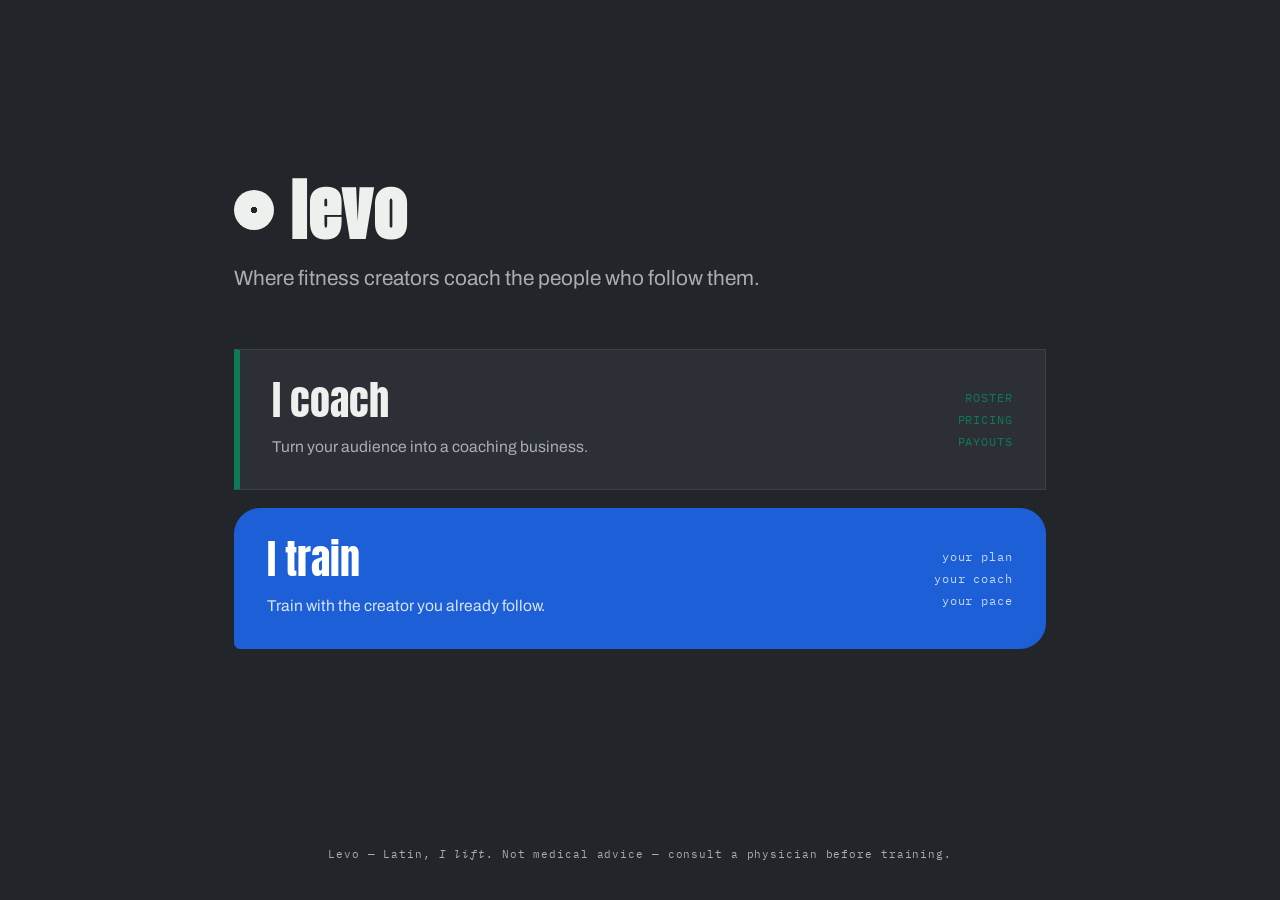
==== commit d2236aec: "Rebuild as Levo: one door, two separate sides Rename Repwave to Levo (Latin "levo", I lift; origin s" ====
--- a/index.html
+++ b/index.html
@@ -3,15 +3,14 @@
 <head>
   <meta charset="UTF-8" />
   <meta name="viewport" content="width=device-width, initial-scale=1.0" />
-  <title>Repwave — Turn your TikTok following into a coaching business</title>
-  <meta name="description" content="Repwave is the creator coaching platform: TikTok fitness creators become real coaches, their followers subscribe and train with them. Apply as a founding coach or find your coach." />
+  <title>Levo — coaching between creators and the people who follow them</title>
+  <meta name="description" content="Levo is where fitness creators coach the people who follow them. Coaches run a real business; clients train with the creator they already trust." />
 
-  <!-- Open Graph / social sharing -->
   <meta property="og:type" content="website" />
-  <meta property="og:title" content="Repwave — The creator coaching platform" />
-  <meta property="og:description" content="Your followers already trust you. Now train them. Apply to become a founding coach on Repwave." />
+  <meta property="og:title" content="Levo" />
+  <meta property="og:description" content="Where fitness creators coach the people who follow them. I coach — or — I train." />
   <meta property="og:image" content="assets/img/og-image.svg" />
-  <meta name="theme-color" content="#e9e7e2" />
+  <meta name="theme-color" content="#22252a" />
 
   <link rel="icon" href="favicon.svg" type="image/svg+xml" />
   <link rel="preconnect" href="https://fonts.googleapis.com" />
@@ -19,421 +18,27 @@
   <link href="https://fonts.googleapis.com/css2?family=Anton&family=Archivo:wght@400;500;700&family=IBM+Plex+Mono:wght@400;500;600&display=swap" rel="stylesheet" />
   <link rel="stylesheet" href="assets/css/styles.css" />
 </head>
-<body>
-  <a class="skip-link" href="#apply">Skip to coach application</a>
+<body class="door">
+  <main class="door-main">
+    <h1 class="wordmark"><span class="plate" aria-hidden="true"></span> <span data-brand>levo</span></h1>
+    <p class="door-line">Where fitness creators coach the people who follow them.</p>
 
-  <!-- ================= HEADER ================= -->
-  <header class="site-header" id="top">
-    <div class="container header-inner">
-      <a class="logo" href="#top" aria-label="Repwave home">
-        <span class="logo-mark" aria-hidden="true">
-          <svg viewBox="0 0 32 32" width="18" height="18" aria-hidden="true">
-            <path d="M4 22c4 0 4-12 8-12s4 12 8 12 4-12 8-12" fill="none" stroke="currentColor" stroke-width="4.5" stroke-linecap="square"/>
-          </svg>
-        </span>
-        <span data-brand>Repwave</span>
+    <nav class="door-entries" aria-label="Choose your side">
+      <a class="door-entry door-entry--coach" href="coaches">
+        <span class="de-role">I coach</span>
+        <p class="de-sub">Turn your audience into a coaching business.</p>
+        <span class="de-meta" aria-hidden="true">roster<br />pricing<br />payouts</span>
       </a>
-
-      <nav class="nav" aria-label="Primary">
-        <a href="#coaches">For coaches</a>
-        <a href="#fans">For fans</a>
-        <a href="#roster">The roster</a>
-        <a href="#faq">FAQ</a>
-      </nav>
-
-      <a href="#apply" class="header-cta">Apply as a coach</a>
-    </div>
-  </header>
-
-  <main>
-    <!-- ================= HERO ================= -->
-    <section class="hero">
-      <div class="container">
-        <p class="hero-label">The creator coaching platform</p>
-        <h1 class="hero-title">
-          Where TikTok creators become <span class="tape">real coaches.</span>
-        </h1>
-        <p class="hero-sub">
-          Fitness creators coach their followers on Repwave — personalized plans,
-          check-ins and DMs, all under one subscription.
-          <span class="muted">Creators apply below. Fans pick their coach.</span>
-        </p>
-
-        <!-- Two clear paths -->
-        <div class="paths">
-          <div class="path-card path-card--dark on-dark">
-            <span class="path-tag">For creators</span>
-            <h2 class="path-title">Turn your following into a coaching business</h2>
-            <p class="path-desc">Apply for a founding seat. You coach — we handle payments, plans and everything else.</p>
-            <a href="#apply" class="btn btn--blaze">Apply to coach</a>
-          </div>
-          <div class="path-card">
-            <span class="path-tag">For fans</span>
-            <h2 class="path-title">Train with the creator you already follow</h2>
-            <p class="path-desc">One coach is live today: Vice Wave. Join his waitlist and get in before public launch.</p>
-            <a href="victor" class="btn btn--solid">See Vice Wave's profile</a>
-          </div>
-        </div>
-      </div>
-    </section>
-
-    <!-- ================= TICKER ================= -->
-    <div class="ticker" aria-hidden="true">
-      <div class="ticker-track">
-        <span>Personalized plans</span><span>Calorie &amp; macro tracking</span><span>DM your coach</span><span>Weekly video check-ins</span><span>Meal plans</span><span>Progress tracking</span><span>Live group workouts</span><span>Community challenges</span><span>Personalized plans</span><span>Calorie &amp; macro tracking</span><span>DM your coach</span><span>Weekly video check-ins</span><span>Meal plans</span><span>Progress tracking</span><span>Live group workouts</span><span>Community challenges</span>
-      </div>
-    </div>
-
-    <!-- ================= FOR COACHES ================= -->
-    <section class="section" id="coaches">
-      <div class="container">
-        <div class="section-head">
-          <p class="section-eyebrow">For coaches</p>
-          <h2 class="section-title">Stop selling shoutouts. Start selling <span class="tape">results.</span></h2>
-          <p class="section-sub">A real coaching business, built on the audience you already have. All of this ships at launch — founding coaches help shape it.</p>
-        </div>
-
-        <div class="coaches-layout">
-          <ul class="features">
-            <li>
-              <div class="f-head"><span class="f-num">01</span><h3>Creator dashboard</h3></div>
-              <p>Revenue, subscribers and client progress on one screen. Zero spreadsheets.</p>
-            </li>
-            <li>
-              <div class="f-head"><span class="f-num">02</span><h3>You set the price</h3></div>
-              <p>Monthly subscriptions, premium 1:1 tiers, drop-in programs. Your rates, your rules.</p>
-            </li>
-            <li>
-              <div class="f-head"><span class="f-num">03</span><h3>Coach hundreds, not dozens</h3></div>
-              <p>Plan templates and AI-assisted programming personalize at scale — 500 clients doesn't mean 500 all-nighters.</p>
-            </li>
-            <li>
-              <div class="f-head"><span class="f-num">04</span><h3>Earnings &amp; analytics</h3></div>
-              <p>See which videos drive subscribers, who's about to churn, and what your audience wants next.</p>
-            </li>
-            <li>
-              <div class="f-head"><span class="f-num">05</span><h3>Content monetization</h3></div>
-              <p>Put your best tutorials, programs and meal guides behind the subscription.</p>
-            </li>
-            <li>
-              <div class="f-head"><span class="f-num">06</span><h3>Instant payouts</h3></div>
-              <p>Stripe-powered payouts on your schedule. No invoices, no chasing.</p>
-            </li>
-            <li>
-              <div class="f-head"><span class="f-num">07</span><h3>Bring your audience</h3></div>
-              <p>Link-in-bio tools and TikTok-native funnels turn followers into subscribers in two taps.</p>
-            </li>
-            <li>
-              <div class="f-head"><span class="f-num">08</span><h3>Verified-coach badge</h3></div>
-              <p>Vetting keeps grifters out, so your badge actually means something.</p>
-            </li>
-          </ul>
-
-          <!-- Sample coach sheet -->
-          <aside class="sheet" aria-label="Sample coach dashboard preview">
-            <div class="sheet-head">
-              <span>Coach sheet — Vice Wave</span>
-              <span class="tag">Preview</span>
-            </div>
-            <ul class="sheet-rows">
-              <li><span>Active subscribers</span> <span class="val">342</span></li>
-              <li><span>Revenue this month</span> <span class="val val--blaze">$12,480</span></li>
-              <li><span>Check-ins to review</span> <span class="val">14</span></li>
-              <li><span>Client DMs waiting</span> <span class="val">27</span></li>
-              <li><span>Plans auto-adjusted</span> <span class="val">96</span></li>
-            </ul>
-            <div class="sheet-foot"><span>Repwave dashboard</span><span>Coming at launch</span></div>
-          </aside>
-        </div>
-      </div>
-    </section>
-
-    <!-- ================= FOR FANS ================= -->
-    <section class="section section--dark on-dark" id="fans">
-      <div class="container">
-        <div class="section-head">
-          <p class="section-eyebrow">For fans</p>
-          <h2 class="section-title">Get coached by the creator who got you off the couch.</h2>
-          <p class="section-sub">One subscription to your favorite fitness creator unlocks all of this at launch.</p>
-        </div>
-
-        <ul class="features">
-          <li>
-            <div class="f-head"><span class="f-num">01</span><h3>Plans from your creator</h3></div>
-            <p>Training built by the influencer you already follow — tuned to your body and schedule.</p>
-          </li>
-          <li>
-            <div class="f-head"><span class="f-num">02</span><h3>Calories &amp; macros</h3></div>
-            <p>Log meals in seconds; your coach sees it and adjusts your targets.</p>
-          </li>
-          <li>
-            <div class="f-head"><span class="f-num">03</span><h3>Meal plans</h3></div>
-            <p>Real food you'll actually eat, matched to your goal and budget.</p>
-          </li>
-          <li>
-            <div class="f-head"><span class="f-num">04</span><h3>Progress tracking</h3></div>
-            <p>Photos, weigh-ins and PRs on one timeline you'll want to look back on.</p>
-          </li>
-          <li>
-            <div class="f-head"><span class="f-num">05</span><h3>DM your coach</h3></div>
-            <p>A direct line to the person who wrote your plan. Not a support bot.</p>
-          </li>
-          <li>
-            <div class="f-head"><span class="f-num">06</span><h3>Weekly video check-ins</h3></div>
-            <p>Your coach reviews your week on camera and tells you what to change.</p>
-          </li>
-          <li>
-            <div class="f-head"><span class="f-num">07</span><h3>Exclusive content feed</h3></div>
-            <p>Form tutorials, behind-the-scenes prep and full days of eating — subscriber-only.</p>
-          </li>
-          <li>
-            <div class="f-head"><span class="f-num">08</span><h3>Community &amp; challenges</h3></div>
-            <p>Leaderboards, team challenges and habit streaks with your coach's whole roster.</p>
-          </li>
-          <li>
-            <div class="f-head"><span class="f-num">09</span><h3>Wearable sync</h3></div>
-            <p>Apple Health, Google Fit and more feed straight into your check-ins.</p>
-          </li>
-          <li>
-            <div class="f-head"><span class="f-num">10</span><h3>Live group workouts</h3></div>
-            <p>Train live with your coach and their community, wherever you are.</p>
-          </li>
-        </ul>
-      </div>
-    </section>
-
-    <!-- ================= HOW IT WORKS ================= -->
-    <section class="section" id="how">
-      <div class="container">
-        <div class="section-head">
-          <p class="section-eyebrow">How it works</p>
-          <h2 class="section-title">Two sides. One platform.</h2>
-        </div>
-
-        <div class="tracks">
-          <div class="track track--blaze on-dark">
-            <p class="track-role">Coaches</p>
-            <h3 class="track-title">From creator to business</h3>
-            <ol>
-              <li><strong>Apply</strong><p>Two minutes: your handles, your niche, your pitch.</p></li>
-              <li><strong>Get verified</strong><p>We review every coach personally — credentials, content, audience.</p></li>
-              <li><strong>Launch your coaching page</strong><p>Set your price, publish your programs, start earning.</p></li>
-            </ol>
-          </div>
-          <div class="track">
-            <p class="track-role">Fans</p>
-            <h3 class="track-title">From follower to trainee</h3>
-            <ol>
-              <li><strong>Pick your coach</strong><p>Find the creator whose content already gets you moving.</p></li>
-              <li><strong>Subscribe</strong><p>One subscription unlocks their coaching, content and community.</p></li>
-              <li><strong>Train with them every day</strong><p>Your plan, your check-ins, your coach in your pocket.</p></li>
-            </ol>
-          </div>
-        </div>
-      </div>
-    </section>
-
-    <!-- ================= ROSTER ================= -->
-    <section class="section" id="roster" style="padding-top: 0;">
-      <div class="container">
-        <div class="section-head">
-          <p class="section-eyebrow">The roster</p>
-          <h2 class="section-title">Coaches on Repwave</h2>
-          <p class="section-sub">One founding coach live today. The next seats are being vetted now — one of them could be yours.</p>
-        </div>
-
-        <div class="roster">
-          <article class="roster-card roster-card--live">
-            <span class="roster-tag roster-tag--live">Live now</span>
-            <div class="roster-mono" aria-hidden="true">VW</div>
-            <h3 class="roster-name">Vice Wave</h3>
-            <p class="roster-handle">@vicewave</p>
-            <p class="roster-niche">Hypertrophy · No-BS training</p>
-            <a href="victor" class="btn btn--solid">View profile</a>
-          </article>
-
-          <article class="roster-card roster-card--soon" aria-label="Coach spot available">
-            <span class="roster-tag roster-tag--soon">Open seat</span>
-            <div class="roster-mono" aria-hidden="true">?</div>
-            <h3 class="roster-name">Your name here</h3>
-            <p class="roster-handle">@you</p>
-            <p class="roster-niche">Your niche</p>
-            <p class="roster-cta-line">This could be you — <a href="#apply">apply now</a></p>
-          </article>
-
-          <article class="roster-card roster-card--soon" aria-label="Coach spot in vetting">
-            <span class="roster-tag roster-tag--soon">In vetting</span>
-            <div class="roster-mono" aria-hidden="true">?</div>
-            <h3 class="roster-name">Coming soon</h3>
-            <p class="roster-handle">@nextcoach</p>
-            <p class="roster-niche">Announced with the next wave</p>
-            <p class="roster-cta-line">Next coach announced soon</p>
-          </article>
-        </div>
-      </div>
-    </section>
-
-    <!-- ================= APPLY ================= -->
-    <section class="section section--dark on-dark" id="apply">
-      <div class="container">
-        <div class="section-head">
-          <p class="section-eyebrow">Founding cohort</p>
-          <h2 class="section-title">Claim your spot as a <span class="tape">founding coach.</span></h2>
-          <p class="section-sub">Limited seats in the first cohort. Founding coaches lock in the best rev share for life.</p>
-        </div>
-
-        <div class="form-wrap">
-          <div class="form-head">
-            <span>Coach application</span>
-            <span class="tag">Takes 2 minutes</span>
-          </div>
-          <div class="form-body">
-            <form id="apply-form" novalidate>
-              <div class="form-grid">
-                <div class="form-row">
-                  <label for="ap-name">Name <span class="opt">(optional)</span></label>
-                  <input class="field" type="text" id="ap-name" name="name" placeholder="Alex Rivera" autocomplete="name" />
-                </div>
-                <div class="form-row">
-                  <label for="ap-email">Email</label>
-                  <input class="field" type="email" id="ap-email" name="email" placeholder="you@email.com" autocomplete="email" required />
-                </div>
-              </div>
-              <div class="form-grid">
-                <div class="form-row">
-                  <label for="ap-tiktok">TikTok handle</label>
-                  <input class="field" type="text" id="ap-tiktok" name="tiktok_handle" placeholder="@yourhandle" data-required required />
-                </div>
-                <div class="form-row">
-                  <label for="ap-ig">Instagram <span class="opt">(optional)</span></label>
-                  <input class="field" type="text" id="ap-ig" name="instagram_handle" placeholder="@yourhandle" />
-                </div>
-              </div>
-              <div class="form-grid">
-                <div class="form-row">
-                  <label for="ap-followers">Follower count</label>
-                  <select class="field" id="ap-followers" name="follower_bracket">
-                    <option value="">Pick a range…</option>
-                    <option value="<10k">Under 10k</option>
-                    <option value="10k-50k">10k – 50k</option>
-                    <option value="50k-250k">50k – 250k</option>
-                    <option value="250k-1m">250k – 1M</option>
-                    <option value="1m+">1M+</option>
-                  </select>
-                </div>
-                <div class="form-row">
-                  <label for="ap-niche">Your niche</label>
-                  <select class="field" id="ap-niche" name="niche">
-                    <option value="">Pick one…</option>
-                    <option>Lifting &amp; hypertrophy</option>
-                    <option>Weight loss</option>
-                    <option>Calisthenics</option>
-                    <option>Running &amp; endurance</option>
-                    <option>Yoga &amp; mobility</option>
-                    <option>Combat sports</option>
-                    <option>Other</option>
-                  </select>
-                </div>
-              </div>
-              <div class="form-row">
-                <label for="ap-pitch">Why you? <span class="opt">(optional)</span></label>
-                <textarea class="field" id="ap-pitch" name="pitch" maxlength="2000" placeholder="What do you coach, and why does your audience trust you?"></textarea>
-              </div>
-
-              <!-- Honeypot: hidden from humans, catches bots -->
-              <div class="hp" aria-hidden="true">
-                <label for="ap-company">Company</label>
-                <input type="text" id="ap-company" name="company" tabindex="-1" autocomplete="off" />
-              </div>
-
-              <button class="btn btn--blaze btn--block" type="submit">Submit application</button>
-              <p class="form-status" id="apply-status" role="status" aria-live="polite"></p>
-              <p class="form-fine">We review every application personally. By applying you agree to occasional email updates about your application and launch.</p>
-            </form>
-
-            <div class="success-panel" id="apply-success" hidden>
-              <span class="success-stamp">Received</span>
-              <h3>Application in.</h3>
-              <p id="apply-success-msg">We review every coach personally — expect to hear from us within a week.</p>
-            </div>
-          </div>
-        </div>
-      </div>
-    </section>
-
-    <!-- ================= FAQ ================= -->
-    <section class="section" id="faq">
-      <div class="container">
-        <div class="section-head">
-          <p class="section-eyebrow">FAQ</p>
-          <h2 class="section-title">Good questions</h2>
-        </div>
-
-        <div class="faq">
-          <details>
-            <summary>What does Repwave cost coaches?</summary>
-            <p>Nothing up front. Repwave takes a percentage of subscription revenue — and founding coaches lock in the best rev share for life. Exact terms come with your acceptance.</p>
-          </details>
-          <details>
-            <summary>When do fans get access?</summary>
-            <p>We're launching coach by coach. Join a coach's waitlist (Vice Wave's is open now) and you'll get early access before their public launch.</p>
-          </details>
-          <details>
-            <summary>How does coach vetting work?</summary>
-            <p>Every application is reviewed by a human. We look at your content, your audience and your coaching chops before the verified badge goes on your profile.</p>
-          </details>
-          <details>
-            <summary>Do I need certifications to coach?</summary>
-            <p>Certifications help but aren't the whole story — we care that you can actually coach and that your content backs it up. Tell us everything in your application.</p>
-          </details>
-          <details>
-            <summary>What will fans pay?</summary>
-            <p>Each coach sets their own subscription price. Early waitlist members lock in founding-fan pricing with their coach.</p>
-          </details>
-          <details>
-            <summary>Is anything live today?</summary>
-            <p>Honestly: signups. Coach applications and fan waitlists are real and reviewed; the full platform — payments, plans, tracking, DMs — arrives at launch. Early lists get in first.</p>
-          </details>
-        </div>
-      </div>
-    </section>
-
-    <!-- ================= FINAL CTA ================= -->
-    <section class="final-cta on-dark">
-      <div class="container">
-        <h2 class="section-title">The first wave gets the best deal.</h2>
-        <p>Founding coach seats are limited — and they won't reopen at these terms.</p>
-        <a href="#apply" class="btn">Apply as a founding coach</a>
-      </div>
-    </section>
+      <a class="door-entry door-entry--train" href="train">
+        <span class="de-role">I train</span>
+        <p class="de-sub">Train with the creator you already follow.</p>
+        <span class="de-meta" aria-hidden="true">your plan<br />your coach<br />your pace</span>
+      </a>
+    </nav>
   </main>
 
-  <!-- ================= FOOTER ================= -->
-  <footer class="site-footer">
-    <div class="container footer-inner">
-      <div>
-        <a class="logo" href="#top">
-          <span class="logo-mark" aria-hidden="true">
-            <svg viewBox="0 0 32 32" width="16" height="16" aria-hidden="true">
-              <path d="M4 22c4 0 4-12 8-12s4 12 8 12 4-12 8-12" fill="none" stroke="currentColor" stroke-width="4.5" stroke-linecap="square"/>
-            </svg>
-          </span>
-          <span data-brand>Repwave</span>
-        </a>
-        <p class="footer-tag" data-tagline>The creator coaching platform.</p>
-      </div>
-      <nav class="footer-links" aria-label="Footer">
-        <a href="#coaches">For coaches</a>
-        <a href="#fans">For fans</a>
-        <a href="victor">Vice Wave</a>
-        <a href="#apply">Apply</a>
-      </nav>
-      <div class="footer-social" data-social-links="platform" data-social-style="icon"></div>
-    </div>
-    <div class="container footer-legal">
-      <p>© <span data-year>2026</span> <span data-brand>Repwave</span> — all rights reserved</p>
-      <p>Not medical advice. Consult a physician before training.</p>
-    </div>
+  <footer class="door-foot">
+    <p>Levo — Latin, <em>I lift</em>. Not medical advice — consult a physician before training.</p>
   </footer>
 
   <script src="assets/js/config.js"></script>
--- a/assets/css/styles.css
+++ b/assets/css/styles.css
@@ -1,22 +1,22 @@
 /* =========================================================
-   Repwave — "The Program Sheet"
-   Industrial gym editorial · chalk / rubber / safety orange
-   Anton (display) · Archivo (body) · IBM Plex Mono (spec)
+   Levo — "Iron & Ledger"
+   Base: cool chalk + cast iron. Coach accent: subscriber-graph
+   green. Train accent: DM-bubble blue. Anton / Archivo / Plex Mono.
    ========================================================= */
 
 :root {
-  /* Palette — concrete floor, rubber mats, gym tape */
-  --chalk: #e9e7e2;        /* page ground */
-  --chalk-raised: #dfdcd5; /* raised light surface */
-  --rubber: #161513;       /* ink / dark bands */
-  --rubber-soft: #23211e;  /* raised dark surface */
-  --steel: #5f5d57;        /* secondary text on chalk */
-  --steel-dark: #a5a29a;   /* secondary text on rubber */
-  --blaze: #e8490f;        /* THE accent — safety orange */
-  --line: #c9c6be;         /* rules on chalk */
-  --line-dark: #3a3833;    /* rules on rubber */
-
-  --maxw: 1200px;
+  --chalk: #eef0ee;   /* cool chalk-dust light — base ground */
+  --iron: #22252a;    /* cast-iron dark — ink and dark surfaces */
+  --iron-soft: #2c3036;
+  --smoke: #676c72;   /* secondary text on chalk */
+  --smoke-light: #a9adb2; /* secondary text on iron */
+  --mist: #d3d7d4;    /* rules on chalk */
+  --mist-dark: #3c4046; /* rules on iron */
+  --signal: #0e7a55;  /* coach accent — the subscriber graph */
+  --chat: #1d5fd6;    /* train accent — the DM thread */
+  --accent: var(--iron); /* overridden per side */
+
+  --maxw: 1080px;
   --gutter: 24px;
 
   --font-display: "Anton", "Arial Narrow", sans-serif;
@@ -24,19 +24,29 @@
   --font-mono: "IBM Plex Mono", ui-monospace, "SFMono-Regular", monospace;
 }
 
+.side-coach { --accent: var(--signal); }
+.side-train { --accent: var(--chat); }
+
 * { box-sizing: border-box; }
 
+/* Author display rules must never defeat the hidden attribute —
+   the form success swap depends on it. */
+[hidden] { display: none !important; }
+
 html { scroll-behavior: smooth; }
+@media (prefers-reduced-motion: reduce) {
+  html { scroll-behavior: auto; }
+  * { animation: none !important; transition: none !important; }
+}
 
 body {
   margin: 0;
   font-family: var(--font-body);
   font-size: 16.5px;
-  color: var(--rubber);
+  color: var(--iron);
   background: var(--chalk);
   line-height: 1.6;
   -webkit-font-smoothing: antialiased;
-  overflow-x: hidden;
 }
 
 h1, h2, h3 { margin: 0; }
@@ -52,505 +62,380 @@
 }
 .skip-link {
   position: absolute; left: -999px; top: 8px; z-index: 999;
-  background: var(--rubber); color: var(--chalk); font-family: var(--font-mono);
+  background: var(--iron); color: var(--chalk); font-family: var(--font-mono);
   font-size: .8rem; padding: 10px 16px;
 }
 .skip-link:focus { left: 16px; }
 
-:focus-visible { outline: 3px solid var(--blaze); outline-offset: 2px; }
-
-::selection { background: var(--blaze); color: var(--chalk); }
-
-/* Tape highlight — a skewed orange block behind a word. */
-.tape {
-  display: inline-block;
-  background: var(--blaze);
-  color: var(--chalk);
-  padding: 0 .18em;
-  transform: rotate(-1.2deg);
-}
-
-/* ---------- Buttons: sharp rectangles ---------- */
+:focus-visible { outline: 3px solid var(--accent); outline-offset: 2px; }
+
+::selection { background: var(--accent); color: var(--chalk); }
+
+/* ---------- Wordmark: lowercase display, plate-disc dot ---------- */
+.wordmark {
+  display: inline-flex; align-items: center; gap: 9px;
+  font-family: var(--font-display); font-size: 1.35rem; line-height: 1;
+  text-transform: lowercase; letter-spacing: .01em;
+}
+.plate {
+  width: 16px; height: 16px; border-radius: 50%; flex: none;
+  background: radial-gradient(circle, transparent 0 3px, currentColor 3.5px);
+}
+
+/* ---------- Buttons ---------- */
 .btn {
   display: inline-flex; align-items: center; justify-content: center; gap: 10px;
   font-family: var(--font-body); font-weight: 700; font-size: .95rem;
-  padding: 15px 26px; border: 2px solid var(--rubber);
+  padding: 15px 26px; border: 2px solid var(--accent);
+  background: var(--accent); color: #fff;
   cursor: pointer; line-height: 1; text-align: center;
-  transition: background .15s ease, color .15s ease, border-color .15s ease;
-}
-.btn--solid { background: var(--rubber); color: var(--chalk); }
-.btn--solid:hover { background: var(--blaze); border-color: var(--blaze); color: var(--chalk); }
-.btn--outline { background: transparent; color: var(--rubber); }
-.btn--outline:hover { background: var(--rubber); color: var(--chalk); }
-.on-dark .btn--solid { background: var(--chalk); color: var(--rubber); border-color: var(--chalk); }
-.on-dark .btn--solid:hover { background: var(--blaze); border-color: var(--blaze); color: var(--chalk); }
-.on-dark .btn--outline { color: var(--chalk); border-color: var(--chalk); }
-.on-dark .btn--outline:hover { background: var(--chalk); color: var(--rubber); }
-.btn--blaze { background: var(--blaze); border-color: var(--blaze); color: #fff; }
-.btn--blaze:hover { background: var(--rubber); border-color: var(--rubber); color: var(--chalk); }
+  transition: background .15s ease, border-color .15s ease, color .15s ease;
+}
+.btn:hover { background: var(--iron); border-color: var(--iron); color: var(--chalk); }
+.btn--quiet {
+  background: transparent; color: var(--iron); border-color: var(--iron);
+}
+.btn--quiet:hover { background: var(--iron); color: var(--chalk); }
 .btn--block { width: 100%; }
-.btn:disabled { opacity: .5; cursor: progress; }
-
-/* ---------- Header ---------- */
+.btn:disabled { opacity: .55; cursor: progress; }
+
+/* ---------- Header (side pages) ---------- */
 .site-header {
   position: sticky; top: 0; z-index: 50;
   background: var(--chalk);
-  border-bottom: 2px solid var(--rubber);
-}
-.header-inner { display: flex; align-items: stretch; height: 60px; }
-.logo {
-  display: inline-flex; align-items: center; gap: 10px;
-  font-family: var(--font-display); font-size: 1.25rem; text-transform: uppercase;
-  letter-spacing: .02em;
-}
-.logo-mark {
-  display: grid; place-items: center; width: 30px; height: 30px;
-  background: var(--blaze); color: var(--chalk);
-}
-.nav { display: flex; margin-left: auto; align-items: stretch; }
+  border-bottom: 1px solid var(--mist);
+}
+.side-strip { height: 4px; background: var(--accent); }
+.header-inner { display: flex; align-items: center; gap: 18px; height: 58px; }
+.header-side {
+  font-family: var(--font-mono); font-size: .68rem; font-weight: 600;
+  letter-spacing: .14em; text-transform: uppercase; color: var(--accent);
+  border: 1px solid currentColor; padding: 4px 8px;
+}
+.nav { display: flex; gap: 4px; margin-left: auto; }
 .nav a {
-  display: inline-flex; align-items: center; padding: 0 18px;
-  font-weight: 500; font-size: .92rem; color: var(--rubber);
-  border-left: 1px solid var(--line);
-}
-.nav a:hover { background: var(--rubber); color: var(--chalk); }
-.header-cta {
-  display: inline-flex; align-items: center; padding: 0 22px; margin-right: calc(-1 * var(--gutter));
-  background: var(--blaze); color: #fff;
-  font-weight: 700; font-size: .92rem;
-}
-.header-cta:hover { background: var(--rubber); }
-.header-back {
-  display: inline-flex; align-items: center; margin-left: auto; margin-right: 18px;
-  font-weight: 500; font-size: .92rem; color: var(--steel);
-}
-.header-back:hover { color: var(--rubber); }
-
-/* ---------- Hero ---------- */
-.hero { padding: clamp(48px, 7vw, 88px) 0 clamp(36px, 5vw, 60px); }
-.hero-label {
-  display: flex; align-items: center; gap: 14px; margin-bottom: 24px;
-  font-family: var(--font-mono); font-size: .76rem; font-weight: 500;
-  letter-spacing: .1em; text-transform: uppercase; color: var(--steel);
-}
-.hero-label::before { content: ""; width: 40px; height: 2px; background: var(--blaze); }
+  padding: 8px 14px; font-weight: 500; font-size: .92rem; color: var(--smoke);
+}
+.nav a:hover { color: var(--iron); }
+.switch-link {
+  font-family: var(--font-mono); font-size: .72rem; letter-spacing: .08em;
+  text-transform: uppercase; color: var(--smoke);
+  padding: 8px 0 8px 14px; border-left: 1px solid var(--mist); white-space: nowrap;
+}
+.switch-link:hover { color: var(--iron); }
+
+/* ---------- The door (/) ---------- */
+.door {
+  min-height: 100svh; display: flex; flex-direction: column;
+  background: var(--iron); color: var(--chalk);
+}
+.door-main {
+  flex: 1; display: flex; flex-direction: column; justify-content: center;
+  width: 100%; max-width: 860px; margin: 0 auto; padding: 48px var(--gutter);
+}
+.door .wordmark { font-size: clamp(2.6rem, 7vw, 4.2rem); gap: 16px; }
+.door .plate { width: clamp(26px, 4vw, 40px); height: clamp(26px, 4vw, 40px); }
+.door-line {
+  font-size: clamp(1.05rem, 2.4vw, 1.3rem); color: var(--smoke-light);
+  max-width: 44ch; margin: 18px 0 clamp(32px, 6vh, 56px);
+}
+.door-entries { display: grid; gap: 18px; }
+.door-entry {
+  display: grid; grid-template-columns: 1fr auto; align-items: center; gap: 8px 20px;
+  padding: clamp(20px, 3vw, 30px) clamp(20px, 3vw, 32px);
+  transition: transform .15s ease;
+}
+.door-entry:hover { transform: translateX(6px); }
+.door-entry .de-role {
+  font-family: var(--font-display); font-size: clamp(1.7rem, 4vw, 2.5rem);
+  line-height: 1;
+}
+.door-entry .de-sub { grid-column: 1; margin: 6px 0 0; font-size: .98rem; }
+.door-entry .de-meta {
+  grid-column: 2; grid-row: 1 / span 2; align-self: center;
+  font-family: var(--font-mono); font-size: .72rem; letter-spacing: .08em;
+  text-align: right; line-height: 1.9;
+}
+/* Coach entry: a ledger row */
+.door-entry--coach {
+  background: var(--iron-soft); border: 1px solid var(--mist-dark);
+  border-left: 6px solid var(--signal);
+}
+.door-entry--coach .de-sub { color: var(--smoke-light); }
+.door-entry--coach .de-meta { color: var(--signal); text-transform: uppercase; }
+.door-entry--coach:hover { border-color: var(--signal); }
+/* Train entry: a message bubble */
+.door-entry--train {
+  background: var(--chat); color: #fff;
+  border-radius: 26px 26px 26px 6px; border: 1px solid var(--chat);
+}
+.door-entry--train .de-sub { color: rgba(255,255,255,.82); }
+.door-entry--train .de-meta { color: rgba(255,255,255,.75); }
+.door-entry--train:hover { background: #1a54c0; }
+.door-foot {
+  padding: 20px var(--gutter); text-align: center;
+  font-family: var(--font-mono); font-size: .7rem; letter-spacing: .08em;
+  color: var(--smoke-light);
+}
+
+/* ---------- Sections ---------- */
+.section { padding: clamp(48px, 7vw, 88px) 0; }
+.section--tint { background: #e4e7e4; border-block: 1px solid var(--mist); }
+.section-head { margin-bottom: clamp(26px, 4vw, 44px); max-width: 780px; }
+.section-eyebrow {
+  display: flex; align-items: center; gap: 12px; margin-bottom: 14px;
+  font-family: var(--font-mono); font-size: .72rem; font-weight: 600;
+  letter-spacing: .12em; text-transform: uppercase; color: var(--accent);
+}
+.section-eyebrow::before { content: ""; width: 34px; height: 3px; background: var(--accent); }
+.section-title {
+  font-family: var(--font-display); font-weight: 400; text-transform: uppercase;
+  font-size: clamp(1.8rem, 4.4vw, 2.9rem); line-height: 1;
+}
+.section-sub { color: var(--smoke); font-size: 1.08rem; max-width: 56ch; margin: 14px 0 0; }
+.roadmap-note {
+  display: inline-block; margin-top: 14px;
+  font-family: var(--font-mono); font-size: .7rem; font-weight: 600;
+  letter-spacing: .08em; text-transform: uppercase; color: var(--smoke);
+  border: 1px dashed var(--smoke); padding: 6px 10px;
+}
+
+/* ---------- Hero (side pages) ---------- */
+.hero { padding: clamp(44px, 6vw, 76px) 0 clamp(36px, 5vw, 56px); }
 .hero-title {
   font-family: var(--font-display); font-weight: 400; text-transform: uppercase;
-  font-size: clamp(2.6rem, 6.5vw, 5rem); line-height: .95; letter-spacing: .005em;
-  max-width: 20ch;
-}
-.hero-sub {
-  font-size: 1.25rem; line-height: 1.55; color: var(--rubber);
-  max-width: 62ch; margin: 22px 0 0;
-}
-.hero-sub .muted { color: var(--steel); }
-
-/* Two clear paths: creator / fan */
-.paths { display: grid; grid-template-columns: 1fr 1fr; gap: 20px; margin-top: clamp(28px, 4vw, 44px); }
-.path-card {
-  background: #fff; border: 2px solid var(--rubber);
-  padding: clamp(22px, 3vw, 32px);
-  display: flex; flex-direction: column; align-items: flex-start; gap: 10px;
-  box-shadow: 6px 6px 0 var(--chalk-raised);
-}
-.path-card--dark { background: var(--rubber); color: var(--chalk); }
-.path-tag {
-  font-family: var(--font-mono); font-size: .72rem; font-weight: 600;
-  letter-spacing: .14em; text-transform: uppercase; color: var(--blaze);
-}
-.path-title { font-family: var(--font-display); font-weight: 400; text-transform: uppercase; font-size: clamp(1.4rem, 2.6vw, 1.9rem); line-height: 1.05; }
-.path-desc { margin: 0 0 8px; color: var(--steel); font-size: 1rem; }
-.path-card--dark .path-desc { color: var(--steel-dark); }
-.path-card .btn { margin-top: auto; }
-
-/* ---------- Ticker (marquee strip) ---------- */
-.ticker {
-  overflow: hidden; background: var(--rubber); color: var(--chalk);
-  padding: 12px 0; white-space: nowrap;
-}
-.ticker-track { display: inline-block; animation: ticker 48s linear infinite; }
-.ticker span {
-  font-family: var(--font-mono); font-size: .78rem; font-weight: 500;
-  letter-spacing: .12em; text-transform: uppercase; padding: 0 1.4em;
-}
-.ticker span::after { content: "●"; font-size: .5em; vertical-align: middle; margin-left: 2.8em; opacity: .5; color: var(--blaze); }
-@keyframes ticker { from { transform: translateX(0); } to { transform: translateX(-50%); } }
-
-/* ---------- Sections ---------- */
-.section { padding: clamp(52px, 7vw, 96px) 0; }
-.section--dark { background: var(--rubber); color: var(--chalk); }
-.section--dark .section-sub { color: var(--steel-dark); }
-
-.section-head { margin-bottom: clamp(28px, 4vw, 48px); max-width: 880px; }
-.section-eyebrow {
-  display: flex; align-items: center; gap: 14px; margin-bottom: 16px;
-  font-family: var(--font-mono); font-size: .74rem; font-weight: 500;
-  letter-spacing: .12em; text-transform: uppercase; color: var(--steel);
-}
-.section-eyebrow::before { content: ""; width: 40px; height: 2px; background: var(--blaze); }
-.section--dark .section-eyebrow { color: var(--steel-dark); }
-.section-title {
-  font-family: var(--font-display); font-weight: 400; text-transform: uppercase;
-  font-size: clamp(1.9rem, 4.6vw, 3.1rem); line-height: .98;
-}
-.section-sub { color: var(--steel); font-size: 1.12rem; max-width: 58ch; margin: 16px 0 0; }
-
-/* ---------- Feature grid: numbered items, title + desc stacked ---------- */
-.features { display: grid; grid-template-columns: 1fr 1fr; gap: 0 56px; list-style: none; margin: 0; padding: 0; }
-.features > li { border-top: 2px solid currentColor; padding: 18px 0 24px; }
-.f-head { display: flex; align-items: baseline; gap: 14px; margin-bottom: 6px; }
-.f-num { font-family: var(--font-mono); font-size: .78rem; font-weight: 600; color: var(--blaze); }
-.f-head h3 { font-size: 1.15rem; font-weight: 700; letter-spacing: -.01em; }
-.features p { margin: 0; color: var(--steel); font-size: 1rem; line-height: 1.55; }
-.section--dark .features p { color: var(--steel-dark); }
-
-/* Coaches section: features + sheet side by side */
-.coaches-layout { display: grid; grid-template-columns: 1.5fr 1fr; gap: clamp(32px, 5vw, 64px); align-items: start; }
-.coaches-layout .features { grid-template-columns: 1fr; }
-
-/* Program-sheet card — a printed training sheet */
-.sheet {
-  background: #fff; border: 2px solid var(--rubber);
-  box-shadow: 8px 8px 0 var(--chalk-raised);
-  position: sticky; top: 84px;
-}
-.sheet-head {
+  font-size: clamp(2.4rem, 6vw, 4.4rem); line-height: .97; max-width: 18ch;
+}
+.hero-title .mark { color: var(--accent); }
+.hero-sub { font-size: 1.18rem; color: var(--smoke); max-width: 54ch; margin: 20px 0 26px; }
+.hero-sub strong { color: var(--iron); }
+.hero-note { font-family: var(--font-mono); font-size: .72rem; letter-spacing: .06em; text-transform: uppercase; color: var(--smoke); margin-top: 14px; }
+.hero-grid { display: grid; grid-template-columns: 1.25fr 1fr; gap: clamp(32px, 5vw, 64px); align-items: start; }
+
+/* ---------- Day-one dashboard (coach signature) ---------- */
+.dash {
+  background: #fff; border: 1px solid var(--mist);
+  box-shadow: 0 1px 0 var(--mist), 8px 8px 0 rgba(14,122,85,.12);
+}
+.dash-head {
   display: flex; justify-content: space-between; align-items: center;
-  padding: 14px 18px; border-bottom: 2px solid var(--rubber);
-  font-family: var(--font-mono); font-size: .72rem; font-weight: 600;
+  padding: 13px 18px; border-bottom: 2px solid var(--iron);
+  font-family: var(--font-mono); font-size: .7rem; font-weight: 600;
   letter-spacing: .08em; text-transform: uppercase;
 }
-.sheet-head .tag { color: var(--blaze); }
-.sheet-rows { list-style: none; margin: 0; padding: 0; }
-.sheet-rows li {
-  display: grid; grid-template-columns: 1fr auto; gap: 12px; align-items: baseline;
-  padding: 13px 18px; border-bottom: 1px solid var(--line);
-  font-size: .92rem;
-}
-.sheet-rows li:last-child { border-bottom: 0; }
-.sheet-rows .val { font-family: var(--font-mono); font-size: .82rem; font-weight: 600; }
-.sheet-rows .val--blaze { color: var(--blaze); }
-.sheet-foot {
-  padding: 12px 18px; border-top: 2px solid var(--rubber);
-  background: var(--rubber); color: var(--chalk);
-  font-family: var(--font-mono); font-size: .7rem; letter-spacing: .08em; text-transform: uppercase;
-  display: flex; justify-content: space-between;
-}
-
-/* ---------- How it works: two numbered tracks ---------- */
-.tracks { display: grid; grid-template-columns: 1fr 1fr; gap: 0; border: 2px solid var(--rubber); }
-.track { padding: clamp(24px, 3.5vw, 44px); background: #fff; }
-.track + .track { border-left: 2px solid var(--rubber); }
-.track--blaze { background: var(--rubber); color: var(--chalk); }
-.track-role {
-  font-family: var(--font-mono); font-size: .72rem; font-weight: 600;
-  letter-spacing: .12em; text-transform: uppercase; color: var(--blaze); margin-bottom: 6px;
-}
-.track-title { font-family: var(--font-display); text-transform: uppercase; font-size: 1.6rem; font-weight: 400; margin-bottom: 22px; }
-.track ol { list-style: none; margin: 0; padding: 0; counter-reset: step; }
-.track ol li {
-  counter-increment: step; position: relative; padding: 16px 0 16px 54px;
-  border-top: 1px solid var(--line);
-}
-.track--blaze ol li { border-top-color: var(--line-dark); }
-.track ol li::before {
+.dash-rows { list-style: none; margin: 0; padding: 0; }
+.dash-rows li {
+  display: flex; justify-content: space-between; gap: 12px; align-items: baseline;
+  padding: 13px 18px; border-bottom: 1px solid var(--mist); font-size: .92rem;
+}
+.dash-rows li:last-child { border-bottom: 0; }
+.dash-rows .val { font-family: var(--font-mono); font-size: .82rem; font-weight: 600; color: var(--signal); }
+.dash-caption {
+  padding: 12px 18px; border-top: 2px solid var(--iron);
+  font-family: var(--font-mono); font-size: .7rem; letter-spacing: .08em;
+  text-transform: uppercase; color: var(--smoke);
+}
+
+/* ---------- Feature list (4 items, no fake numbering) ---------- */
+.features { display: grid; grid-template-columns: 1fr 1fr; gap: 0 48px; list-style: none; margin: 0; padding: 0; }
+.features > li { border-top: 3px solid var(--accent); padding: 16px 0 22px; }
+.features h3 { font-size: 1.12rem; font-weight: 700; margin-bottom: 5px; }
+.features p { margin: 0; color: var(--smoke); font-size: .98rem; }
+
+/* ---------- How it works (real sequence, numbered) ---------- */
+.steps { list-style: none; margin: 0; padding: 0; counter-reset: step; display: grid; grid-template-columns: repeat(3, 1fr); gap: 24px; }
+.steps li { counter-increment: step; border-top: 1px solid var(--mist); padding-top: 16px; position: relative; }
+.steps li::before {
   content: counter(step);
-  position: absolute; left: 0; top: 14px;
-  width: 30px; height: 30px; display: grid; place-items: center;
-  background: var(--blaze); color: #fff;
-  font-weight: 700; font-size: .9rem;
-}
-.track ol strong { display: block; font-weight: 700; font-size: 1.05rem; margin-bottom: 2px; }
-.track ol p { margin: 0; font-size: .95rem; color: var(--steel); }
-.track--blaze ol p { color: var(--steel-dark); }
+  position: absolute; top: -17px; left: 0;
+  width: 34px; height: 34px; display: grid; place-items: center;
+  background: var(--accent); color: #fff;
+  font-family: var(--font-mono); font-weight: 600; font-size: .9rem;
+}
+.steps strong { display: block; font-size: 1.08rem; margin: 14px 0 4px; }
+.steps p { margin: 0; color: var(--smoke); font-size: .95rem; }
 
 /* ---------- Roster ---------- */
-.roster { display: grid; grid-template-columns: repeat(3, 1fr); gap: 0; border: 2px solid var(--rubber); }
-.roster-card { padding: clamp(24px, 3vw, 40px); position: relative; }
-.roster-card + .roster-card { border-left: 2px solid var(--rubber); }
-.roster-card--live { background: #fff; }
+.roster { display: grid; grid-template-columns: 1fr 1fr; gap: 20px; max-width: 780px; }
+.roster-card { background: #fff; border: 1px solid var(--mist); padding: 26px; position: relative; }
+a.roster-card { display: block; transition: border-color .15s ease; }
+a.roster-card:hover { border-color: var(--accent); }
 .roster-tag {
-  position: absolute; top: 0; right: 0;
-  font-family: var(--font-mono); font-size: .66rem; font-weight: 600;
+  position: absolute; top: 0; right: 0; padding: 5px 10px;
+  font-family: var(--font-mono); font-size: .64rem; font-weight: 600;
   letter-spacing: .1em; text-transform: uppercase;
-  padding: 6px 12px;
-}
-.roster-tag--live { background: var(--blaze); color: #fff; }
-.roster-tag--soon { background: var(--chalk-raised); color: var(--steel); }
+}
+.roster-tag--live { background: var(--accent); color: #fff; }
+.roster-tag--open { background: var(--chalk); color: var(--smoke); border-left: 1px solid var(--mist); border-bottom: 1px solid var(--mist); }
 .roster-mono {
-  width: 72px; height: 72px; display: grid; place-items: center; margin-bottom: 18px;
-  background: var(--rubber); color: var(--chalk);
-  font-family: var(--font-display); font-size: 1.5rem; text-transform: uppercase;
-}
-.roster-card--soon .roster-mono { background: var(--chalk-raised); color: var(--steel); }
-.roster-name { font-family: var(--font-display); text-transform: uppercase; font-size: 1.6rem; font-weight: 400; line-height: 1; }
-.roster-handle { font-family: var(--font-mono); font-size: .76rem; color: var(--steel); margin: 6px 0 10px; }
-.roster-niche { font-size: .95rem; color: var(--steel); margin-bottom: 22px; }
-.roster-card--soon { color: var(--steel); }
-.roster-card--soon .roster-name { color: var(--steel); }
-.roster-cta-line { font-size: .95rem; margin: 0; }
-.roster-cta-line a { color: var(--blaze); font-weight: 700; border-bottom: 2px solid currentColor; }
-
-/* ---------- Forms: paper intake form ---------- */
-.form-wrap {
-  max-width: 760px; background: #fff; border: 2px solid var(--rubber);
-  box-shadow: 8px 8px 0 rgba(0,0,0,.35);
-}
-.section--dark .form-wrap { box-shadow: 8px 8px 0 var(--blaze); }
+  width: 60px; height: 60px; display: grid; place-items: center; margin-bottom: 14px;
+  background: var(--iron); color: var(--chalk);
+  font-family: var(--font-display); font-size: 1.25rem;
+}
+.roster-card--open .roster-mono { background: var(--chalk); color: var(--smoke); border: 1px dashed var(--smoke); }
+.roster-name { font-family: var(--font-display); text-transform: uppercase; font-size: 1.4rem; font-weight: 400; line-height: 1; }
+.roster-handle { font-family: var(--font-mono); font-size: .74rem; color: var(--smoke); margin: 5px 0 8px; }
+.roster-niche { font-size: .92rem; color: var(--smoke); margin: 0; }
+.roster-go { display: inline-block; margin-top: 14px; font-weight: 700; font-size: .92rem; color: var(--accent); }
+.roster-card--open { color: var(--smoke); }
+.roster-caption { font-family: var(--font-mono); font-size: .72rem; letter-spacing: .08em; text-transform: uppercase; color: var(--smoke); margin: 16px 0 0; }
+
+/* ---------- Forms ---------- */
+.form-wrap { max-width: 680px; background: #fff; border: 1px solid var(--mist); border-top: 4px solid var(--accent); }
 .form-head {
   display: flex; justify-content: space-between; align-items: center; gap: 12px;
-  padding: 14px 22px; border-bottom: 2px solid var(--rubber);
-  background: var(--chalk);
-  font-family: var(--font-mono); font-size: .72rem; font-weight: 600;
-  letter-spacing: .1em; text-transform: uppercase; color: var(--rubber);
-}
-.form-head .tag { color: var(--blaze); }
-.form-body { padding: clamp(22px, 3.5vw, 36px); color: var(--rubber); }
-.form-body form { display: grid; gap: 18px; }
-.form-grid { display: grid; grid-template-columns: 1fr 1fr; gap: 18px; }
-.form-row { display: grid; gap: 7px; }
-.form-row label { font-weight: 700; font-size: .92rem; }
-.opt { color: var(--steel); font-weight: 400; font-size: .85rem; }
+  padding: 13px 22px; border-bottom: 1px solid var(--mist);
+  font-family: var(--font-mono); font-size: .7rem; font-weight: 600;
+  letter-spacing: .1em; text-transform: uppercase; color: var(--smoke);
+}
+.form-head .tag { color: var(--accent); }
+.form-body { padding: clamp(20px, 3vw, 32px); }
+.form-body form { display: grid; gap: 16px; }
+.form-grid { display: grid; grid-template-columns: 1fr 1fr; gap: 16px; }
+.form-row { display: grid; gap: 6px; }
+.form-row label { font-weight: 700; font-size: .9rem; }
+.opt { color: var(--smoke); font-weight: 400; font-size: .82rem; }
 .field {
-  width: 100%; font-family: var(--font-body); font-size: 1rem; color: var(--rubber);
-  padding: 13px 14px; border: 2px solid var(--rubber); border-radius: 0;
-  background: #fff; transition: box-shadow .12s;
-}
-.field::placeholder { color: #b0ada4; }
-.field:focus { outline: none; box-shadow: inset 0 0 0 1px var(--rubber); border-color: var(--blaze); }
+  width: 100%; font-family: var(--font-body); font-size: 1rem; color: var(--iron);
+  padding: 12px 14px; border: 1.5px solid var(--iron); border-radius: 0; background: #fff;
+}
+.field::placeholder { color: #b0b4b8; }
+.field:focus { outline: none; border-color: var(--accent); box-shadow: 0 0 0 1px var(--accent); }
+.field[aria-invalid="true"] { border-color: #b3261e; }
 select.field {
   appearance: none;
-  background-image: url("data:image/svg+xml,%3Csvg xmlns='http://www.w3.org/2000/svg' width='12' height='12' viewBox='0 0 24 24' fill='none' stroke='%23161513' stroke-width='3'%3E%3Cpath d='M6 9l6 6 6-6'/%3E%3C/svg%3E");
+  background-image: url("data:image/svg+xml,%3Csvg xmlns='http://www.w3.org/2000/svg' width='12' height='12' viewBox='0 0 24 24' fill='none' stroke='%2322252a' stroke-width='3'%3E%3Cpath d='M6 9l6 6 6-6'/%3E%3C/svg%3E");
   background-repeat: no-repeat; background-position: right 14px center; padding-right: 40px;
 }
-textarea.field { resize: vertical; min-height: 92px; }
-.form-status { margin: 0; font-weight: 700; font-size: .95rem; min-height: 1.2em; }
-.form-status.is-error { color: #c0271c; }
-.form-status.is-ok { color: #1d7a34; }
-.form-fine { margin: 0; font-size: .8rem; color: var(--steel); }
+textarea.field { resize: vertical; min-height: 88px; }
+.field-error { margin: 0; font-size: .85rem; font-weight: 600; color: #b3261e; }
+.form-status { margin: 0; font-size: .92rem; font-weight: 600; min-height: 1.2em; }
+.form-status.is-error { color: #b3261e; }
+.form-fine { margin: 0; font-size: .78rem; color: var(--smoke); }
 .hp { position: absolute; left: -9999px; width: 1px; height: 1px; overflow: hidden; }
 
-.success-panel { text-align: left; padding: clamp(22px, 3.5vw, 36px); color: var(--rubber); }
-.success-stamp {
-  display: inline-block; font-family: var(--font-mono); font-size: .74rem; font-weight: 600;
-  letter-spacing: .14em; text-transform: uppercase; color: var(--blaze);
-  border: 2px solid var(--blaze); padding: 8px 14px; transform: rotate(-2deg);
-  margin-bottom: 18px;
-}
-.success-panel h3 { font-family: var(--font-display); text-transform: uppercase; font-weight: 400; font-size: 2rem; line-height: 1; margin-bottom: 10px; }
-.success-panel p { color: var(--steel); max-width: 46ch; }
-.success-share { display: flex; gap: 12px; flex-wrap: wrap; margin-top: 20px; }
-.success-share .btn--primary, .success-share .btn--ghost { /* legacy classes from shared js */
-  font-family: var(--font-body); font-weight: 700; border: 2px solid var(--rubber); padding: 12px 20px;
-  font-size: .9rem; cursor: pointer; background: var(--rubber); color: var(--chalk);
-}
-.success-share .btn--ghost { background: transparent; color: var(--rubber); }
-.success-share .btn--primary:hover, .success-share .btn--ghost:hover { background: var(--blaze); border-color: var(--blaze); color: #fff; }
+.success-panel { padding: clamp(20px, 3vw, 32px); }
+.success-panel h3 { font-family: var(--font-display); text-transform: uppercase; font-weight: 400; font-size: 1.7rem; margin-bottom: 8px; }
+.success-panel h3:focus { outline: none; }
+.success-panel p { color: var(--smoke); max-width: 48ch; margin: 0; }
 
 /* ---------- FAQ ---------- */
-.faq { border-top: 2px solid var(--rubber); max-width: 880px; }
-.faq details { border-bottom: 1px solid var(--line); }
-.faq summary {
-  font-weight: 700; font-size: 1.05rem; cursor: pointer; list-style: none;
-  padding: 20px 40px 20px 0; position: relative;
-}
+.faq { border-top: 2px solid var(--iron); max-width: 780px; }
+.faq details { border-bottom: 1px solid var(--mist); }
+.faq summary { font-weight: 700; font-size: 1.02rem; cursor: pointer; list-style: none; padding: 18px 36px 18px 0; position: relative; }
 .faq summary::-webkit-details-marker { display: none; }
 .faq summary::after {
-  content: "+"; position: absolute; right: 4px; top: 50%; transform: translateY(-50%);
-  font-family: var(--font-mono); font-size: 1.3rem; color: var(--blaze); transition: transform .18s;
+  content: "+"; position: absolute; right: 2px; top: 50%; transform: translateY(-50%);
+  font-family: var(--font-mono); font-size: 1.25rem; color: var(--accent); transition: transform .18s;
 }
 .faq details[open] summary::after { transform: translateY(-50%) rotate(45deg); }
-.faq details p { margin: 0 0 20px; color: var(--steel); max-width: 64ch; font-size: 1rem; }
-
-/* ---------- Final CTA ---------- */
-.final-cta { background: var(--blaze); color: #fff; padding: clamp(52px, 7vw, 88px) 0; }
-.final-cta .section-title { max-width: 20ch; }
-.final-cta p { color: rgba(255,255,255,.9); margin: 16px 0 28px; max-width: 50ch; font-size: 1.1rem; }
-.final-cta .btn { border-color: #fff; background: #fff; color: var(--rubber); }
-.final-cta .btn:hover { background: var(--rubber); border-color: var(--rubber); color: #fff; }
+.faq details p { margin: 0 0 18px; color: var(--smoke); max-width: 62ch; font-size: .98rem; }
 
 /* ---------- Footer ---------- */
-.site-footer { background: var(--rubber); color: var(--steel-dark); padding: 48px 0 28px; }
-.footer-inner {
-  display: grid; grid-template-columns: 1.4fr 1fr auto; gap: 32px; align-items: start;
-  padding-bottom: 32px; border-bottom: 1px solid var(--line-dark);
-}
-.site-footer .logo { color: var(--chalk); }
-.footer-tag { margin: 12px 0 0; font-size: .95rem; }
-.footer-links { display: flex; flex-direction: column; gap: 10px; }
-.footer-links a { font-size: .95rem; color: var(--steel-dark); }
-.footer-links a:hover { color: var(--chalk); }
-.footer-social { display: flex; gap: 8px; }
-.footer-social a {
-  display: grid; place-items: center; width: 40px; height: 40px;
-  border: 1px solid var(--line-dark); color: var(--chalk);
-  font-family: var(--font-mono); font-size: .7rem; font-weight: 600;
-}
-.footer-social a:hover { background: var(--blaze); border-color: var(--blaze); }
-.footer-legal {
-  display: flex; justify-content: space-between; flex-wrap: wrap; gap: 8px;
-  padding-top: 20px; font-size: .82rem;
-}
-.footer-legal p { margin: 0; }
+.site-footer { background: var(--iron); color: var(--smoke-light); padding: 36px 0 26px; margin-top: clamp(40px, 6vw, 72px); }
+.site-footer .wordmark { color: var(--chalk); font-size: 1.1rem; }
+.footer-inner { display: flex; flex-wrap: wrap; gap: 14px 32px; align-items: center; justify-content: space-between; }
+.footer-lines { font-family: var(--font-mono); font-size: .7rem; letter-spacing: .06em; line-height: 2; text-align: right; }
+.footer-lines p { margin: 0; }
 
 /* =========================================================
-   Creator profile page (victor.html)
-   Cover + overlapping avatar + feed + sticky join card
+   Coach profile (/train/victor)
    ========================================================= */
-.cover {
-  height: clamp(140px, 22vw, 240px);
+.profile-cover {
+  height: clamp(120px, 18vw, 200px);
   background:
-    repeating-linear-gradient(-45deg, transparent 0 34px, rgba(232,73,15,.16) 34px 38px),
-    radial-gradient(140% 120% at 20% 0%, #2c2a25 0%, var(--rubber) 65%);
-  border-bottom: 2px solid var(--rubber);
-}
-.profile-head { position: relative; padding-bottom: 24px; border-bottom: 2px solid var(--rubber); }
-.profile-topline { display: flex; gap: clamp(18px, 3vw, 32px); align-items: flex-end; }
+    repeating-linear-gradient(-45deg, transparent 0 34px, rgba(29,95,214,.14) 34px 38px),
+    linear-gradient(160deg, var(--iron-soft), var(--iron));
+  border-bottom: 1px solid var(--mist-dark);
+}
+.profile-head { padding-bottom: 22px; border-bottom: 2px solid var(--iron); }
+.profile-topline { display: flex; gap: clamp(16px, 3vw, 28px); align-items: flex-end; }
 .profile-avatar {
-  width: clamp(110px, 15vw, 168px); height: clamp(110px, 15vw, 168px);
-  margin-top: calc(-1 * clamp(55px, 7.5vw, 84px));
+  width: clamp(100px, 13vw, 148px); height: clamp(100px, 13vw, 148px);
+  margin-top: calc(-1 * clamp(50px, 6.5vw, 74px));
   display: grid; place-items: center; flex: none;
-  background: var(--rubber); color: var(--chalk);
-  border: 3px solid var(--chalk); outline: 2px solid var(--rubber);
-  font-family: var(--font-display); font-size: clamp(2.2rem, 4.4vw, 3.6rem);
+  background: var(--iron); color: var(--chalk);
+  border: 3px solid var(--chalk);
+  font-family: var(--font-display); font-size: clamp(2rem, 4vw, 3.1rem);
   position: relative; z-index: 2;
 }
-.profile-idrow { display: flex; flex-wrap: wrap; align-items: center; gap: 10px 16px; padding-top: 14px; }
-.profile-name {
-  font-family: var(--font-display); font-weight: 400; text-transform: uppercase;
-  font-size: clamp(2.1rem, 5vw, 3.4rem); line-height: 1;
-}
-.badge-verified {
-  display: inline-flex; align-items: center; gap: 6px;
-  background: var(--blaze); color: #fff;
-  font-family: var(--font-mono); font-size: .66rem; font-weight: 600;
-  letter-spacing: .12em; text-transform: uppercase; padding: 6px 10px;
-}
-.profile-handle { font-family: var(--font-mono); font-size: .85rem; color: var(--steel); margin: 4px 0 0; }
-.profile-statbar {
-  display: flex; flex-wrap: wrap; gap: 0; margin-top: 20px;
-  border: 2px solid var(--rubber); background: #fff; width: fit-content;
-}
-.profile-statbar > div { padding: 12px 22px; border-right: 1px solid var(--line); }
-.profile-statbar > div:last-child { border-right: 0; }
-.profile-statbar strong { display: block; font-size: 1.05rem; font-weight: 700; }
-.profile-statbar span { font-family: var(--font-mono); font-size: .66rem; letter-spacing: .1em; text-transform: uppercase; color: var(--steel); }
-.profile-bio { max-width: 62ch; font-size: 1.12rem; margin: 20px 0 0; }
-.profile-socialrow { display: flex; flex-wrap: wrap; gap: 10px; margin-top: 18px; }
+.profile-idrow { display: flex; flex-wrap: wrap; align-items: center; gap: 8px 14px; padding-top: 12px; }
+.profile-name { font-family: var(--font-display); font-weight: 400; text-transform: uppercase; font-size: clamp(2rem, 4.6vw, 3rem); line-height: 1; }
+.badge-founding {
+  background: var(--chat); color: #fff;
+  font-family: var(--font-mono); font-size: .64rem; font-weight: 600;
+  letter-spacing: .12em; text-transform: uppercase; padding: 5px 9px;
+}
+.profile-handle { font-family: var(--font-mono); font-size: .82rem; color: var(--smoke); margin: 4px 0 0; }
+.profile-bio { max-width: 60ch; font-size: 1.1rem; margin: 18px 0 0; }
+.profile-socialrow { display: flex; flex-wrap: wrap; gap: 10px; margin-top: 16px; }
 .social-link {
-  display: inline-flex; align-items: center; gap: 8px;
-  font-weight: 700; font-size: .88rem;
-  padding: 11px 16px; border: 2px solid var(--rubber); background: #fff;
-}
-.social-link:hover { background: var(--rubber); color: var(--chalk); }
-.social-link span { color: var(--blaze); font-family: var(--font-mono); font-size: .74rem; }
-
-/* Profile body: feed left, join card right */
-.profile-grid {
-  display: grid; grid-template-columns: 1.4fr 1fr; gap: clamp(28px, 4vw, 56px);
-  align-items: start; padding: clamp(32px, 5vw, 56px) 0;
-}
+  font-weight: 700; font-size: .88rem; padding: 10px 16px;
+  border: 1.5px solid var(--iron); background: #fff;
+}
+.social-link:hover { background: var(--iron); color: var(--chalk); }
+
+.profile-grid { display: grid; grid-template-columns: 1.35fr 1fr; gap: clamp(28px, 4vw, 52px); align-items: start; padding: clamp(28px, 4vw, 48px) 0 0; }
+
+/* Locked content cards — interactive */
+.locked-list { display: grid; gap: 16px; }
+.locked-card {
+  position: relative; overflow: hidden; cursor: pointer;
+  background:
+    repeating-linear-gradient(-45deg, transparent 0 30px, rgba(29,95,214,.12) 30px 34px),
+    linear-gradient(150deg, var(--iron-soft), var(--iron));
+  color: var(--chalk); border: 1px solid var(--mist-dark);
+  padding: 22px; min-height: 128px;
+  display: flex; flex-direction: column; justify-content: flex-end; gap: 2px;
+}
+.locked-card:hover, .locked-card:focus-visible { border-color: var(--chat); }
+.locked-strip {
+  position: absolute; top: 14px; right: -32px; transform: rotate(10deg);
+  background: var(--chat); color: #fff;
+  font-family: var(--font-mono); font-size: .6rem; font-weight: 600;
+  letter-spacing: .2em; text-transform: uppercase; padding: 6px 42px;
+}
+.locked-title { font-weight: 700; font-size: 1.05rem; margin: 0; }
+.locked-tag { font-family: var(--font-mono); font-size: .66rem; letter-spacing: .14em; text-transform: uppercase; color: var(--smoke-light); margin: 0; }
+.locked-note {
+  margin: 8px 0 0; font-size: .9rem; color: #fff;
+  border-left: 3px solid var(--chat); padding-left: 10px;
+  display: none;
+}
+.locked-card.is-open .locked-note, .locked-card:focus-visible .locked-note { display: block; }
 .feed-label {
-  display: flex; align-items: center; gap: 14px; margin: 0 0 18px;
-  font-family: var(--font-mono); font-size: .74rem; font-weight: 600;
-  letter-spacing: .12em; text-transform: uppercase; color: var(--steel);
-}
-.feed-label::before { content: ""; width: 40px; height: 2px; background: var(--blaze); }
-.feed { display: grid; gap: 18px; }
-.post {
-  background: #fff; border: 2px solid var(--rubber);
-}
-.post-head {
-  display: flex; align-items: center; gap: 10px; padding: 12px 16px;
-  border-bottom: 1px solid var(--line);
-}
-.post-ava {
-  width: 34px; height: 34px; display: grid; place-items: center; flex: none;
-  background: var(--rubber); color: var(--chalk);
-  font-family: var(--font-display); font-size: .85rem;
-}
-.post-who { font-weight: 700; font-size: .92rem; line-height: 1.2; }
-.post-when { font-family: var(--font-mono); font-size: .68rem; color: var(--steel); letter-spacing: .06em; text-transform: uppercase; }
-.post-type { margin-left: auto; font-family: var(--font-mono); font-size: .64rem; font-weight: 600; letter-spacing: .12em; text-transform: uppercase; color: var(--blaze); border: 1px solid currentColor; padding: 4px 8px; }
-.post-body { padding: 16px; }
-.post-body p { margin: 0; font-size: 1rem; }
-.post-title { font-weight: 700; font-size: 1.08rem; margin: 0 0 4px; }
-
-/* Locked post media area */
-.post-media {
-  position: relative; height: 190px; overflow: hidden;
-  background:
-    repeating-linear-gradient(-45deg, transparent 0 30px, rgba(232,73,15,.13) 30px 34px),
-    radial-gradient(120% 100% at 25% 10%, #34312b 0%, var(--rubber-soft) 70%);
-  border-bottom: 1px solid var(--line);
-  display: grid; place-items: center;
-}
-.post--locked .post-media::after {
-  content: "🔒 Subscribers only";
+  display: flex; align-items: center; gap: 12px; margin: 0 0 16px;
   font-family: var(--font-mono); font-size: .72rem; font-weight: 600;
-  letter-spacing: .16em; text-transform: uppercase;
-  background: var(--rubber); color: var(--chalk); border: 1px solid var(--line-dark);
-  padding: 10px 16px;
-}
-.feed-more {
-  text-align: center; font-family: var(--font-mono); font-size: .74rem;
-  letter-spacing: .1em; text-transform: uppercase; color: var(--steel);
-  border: 2px dashed var(--line); padding: 16px;
-}
-
-/* Join card (sticky sidebar) */
-.join-card {
-  position: sticky; top: 84px;
-  background: #fff; border: 2px solid var(--rubber);
-  box-shadow: 8px 8px 0 var(--blaze);
-}
-.join-head {
-  padding: 16px 20px; border-bottom: 2px solid var(--rubber);
-  display: flex; justify-content: space-between; align-items: baseline; gap: 10px;
-}
-.join-head h2 { font-family: var(--font-display); font-weight: 400; text-transform: uppercase; font-size: 1.4rem; }
-.join-free { font-family: var(--font-mono); font-size: .7rem; font-weight: 600; letter-spacing: .12em; text-transform: uppercase; color: var(--blaze); }
+  letter-spacing: .12em; text-transform: uppercase; color: var(--smoke);
+}
+.feed-label::before { content: ""; width: 34px; height: 3px; background: var(--chat); }
+
+/* Join card */
+.join-card { position: sticky; top: 20px; background: #fff; border: 1px solid var(--mist); border-top: 4px solid var(--chat); }
+.join-head { padding: 15px 20px; border-bottom: 1px solid var(--mist); display: flex; justify-content: space-between; align-items: baseline; gap: 10px; }
+.join-head h2 { font-family: var(--font-display); font-weight: 400; text-transform: uppercase; font-size: 1.3rem; }
+.join-free { font-family: var(--font-mono); font-size: .68rem; font-weight: 600; letter-spacing: .12em; text-transform: uppercase; color: var(--chat); }
 .join-body { padding: 20px; }
-.join-blurb { font-size: .98rem; color: var(--steel); margin: 0 0 14px; }
-.perk-list { list-style: none; margin: 0 0 18px; padding: 0; }
-.perk-list li {
-  position: relative; padding: 7px 0 7px 26px; font-size: .95rem;
-  border-bottom: 1px solid var(--line);
-}
-.perk-list li:last-child { border-bottom: 0; }
-.perk-list li::before {
-  content: "✓"; position: absolute; left: 0; top: 7px;
-  color: var(--blaze); font-weight: 800;
-}
-.join-body form { display: grid; gap: 12px; }
-.join-fine { font-size: .76rem; color: var(--steel); margin: 0; }
+.join-blurb { font-size: .96rem; color: var(--smoke); margin: 0 0 16px; }
+.join-body form { display: grid; gap: 14px; }
+.join-fine { font-size: .76rem; color: var(--smoke); margin: 0; }
 
 /* ---------- Responsive ---------- */
-@media (max-width: 960px) {
+@media (max-width: 900px) {
+  .hero-grid { grid-template-columns: 1fr; }
+  .dash { max-width: 440px; }
   .features { grid-template-columns: 1fr; }
-  .coaches-layout { grid-template-columns: 1fr; }
-  .sheet { position: static; max-width: 480px; }
+  .steps { grid-template-columns: 1fr; gap: 34px; }
+  .roster { grid-template-columns: 1fr; }
   .profile-grid { grid-template-columns: 1fr; }
   .join-card { position: static; }
-}
-@media (max-width: 860px) {
+  .footer-inner { flex-direction: column; align-items: flex-start; }
+  .footer-lines { text-align: left; }
+}
+@media (max-width: 640px) {
   .nav { display: none; }
-  .paths { grid-template-columns: 1fr; }
-  .tracks { grid-template-columns: 1fr; }
-  .track + .track { border-left: 0; border-top: 2px solid var(--rubber); }
-  .roster { grid-template-columns: 1fr; }
-  .roster-card + .roster-card { border-left: 0; border-top: 2px solid var(--rubber); }
-  .footer-inner { grid-template-columns: 1fr; }
-}
-@media (max-width: 560px) {
+  .header-side { display: none; }
   .form-grid { grid-template-columns: 1fr; }
-  .header-cta { padding: 0 14px; }
-  .profile-statbar { width: 100%; }
-  .profile-statbar > div { flex: 1; padding: 10px 12px; }
-}
-
-/* ---------- Reduced motion ---------- */
-@media (prefers-reduced-motion: reduce) {
-  .ticker-track { animation: none; }
-  * { scroll-behavior: auto !important; transition: none !important; }
-}
+  .door-entry { grid-template-columns: 1fr; }
+  .door-entry .de-meta { grid-column: 1; grid-row: auto; text-align: left; margin-top: 10px; }
+}
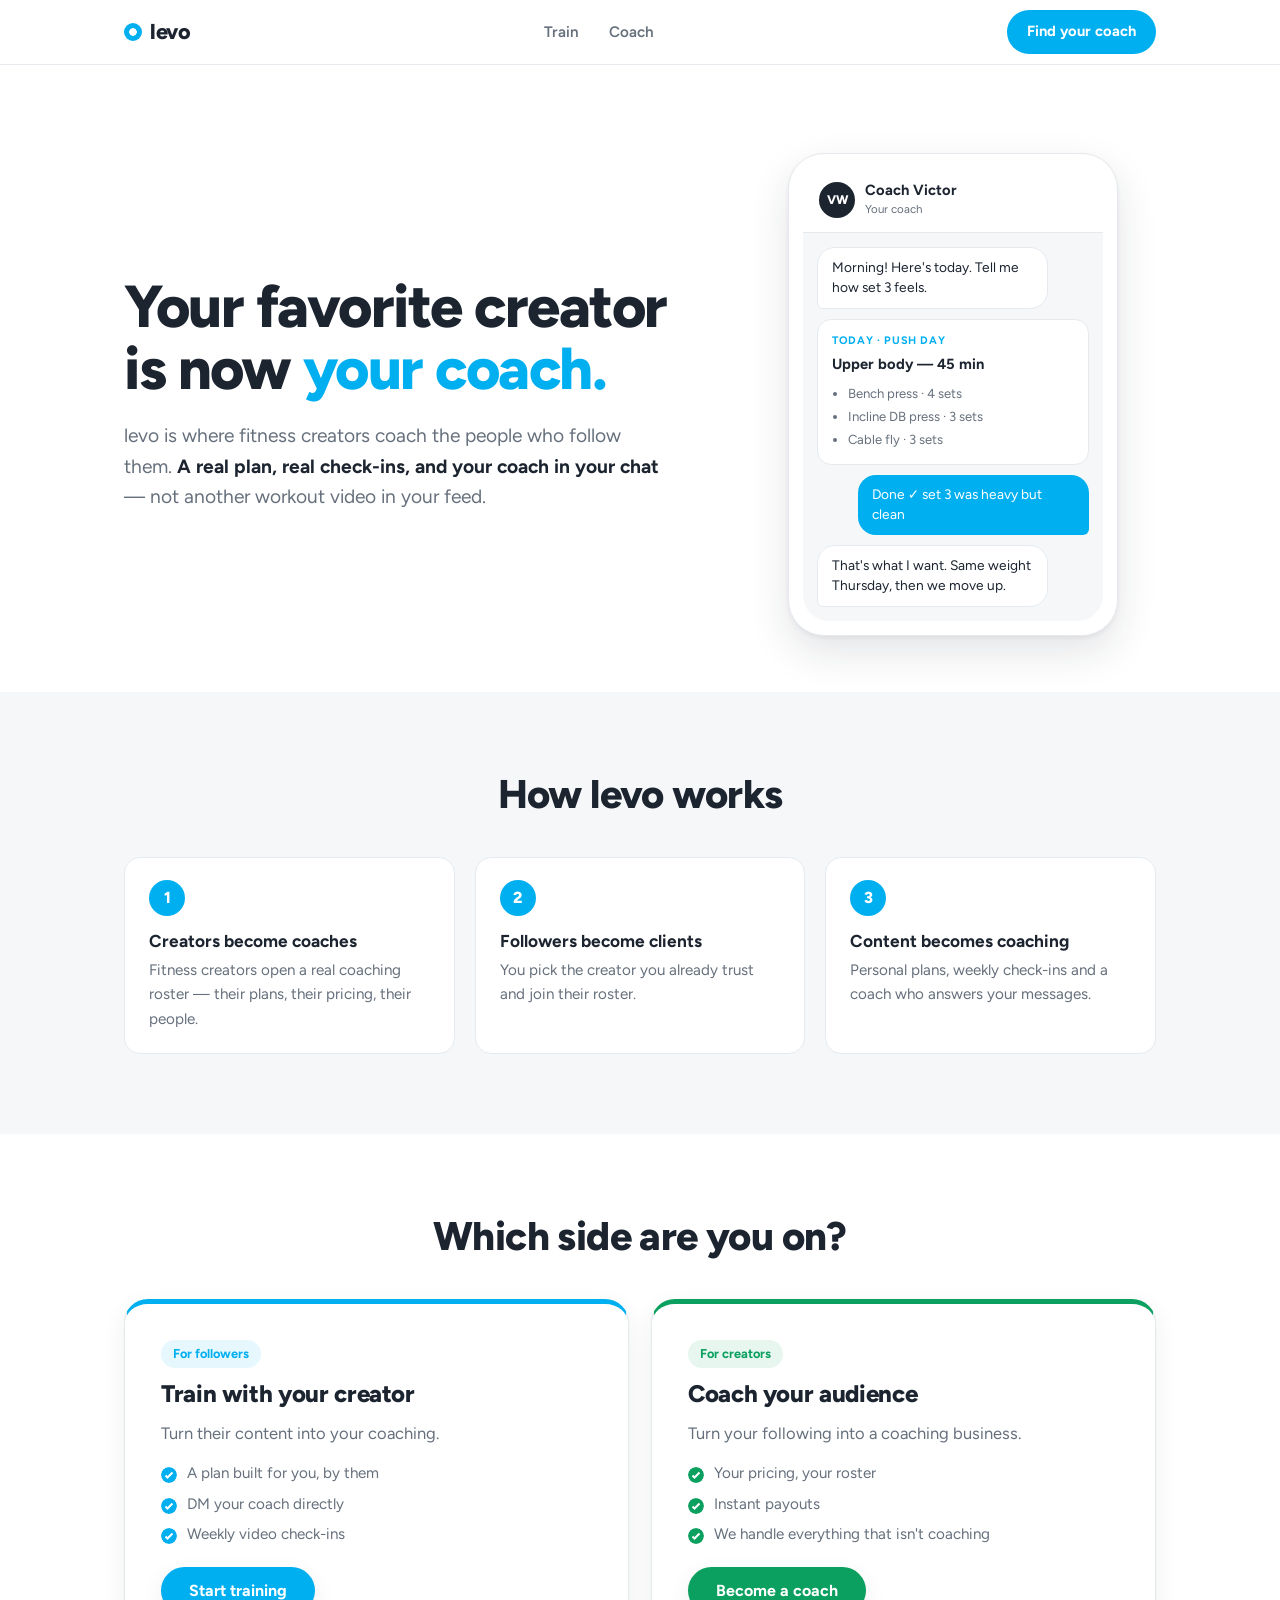
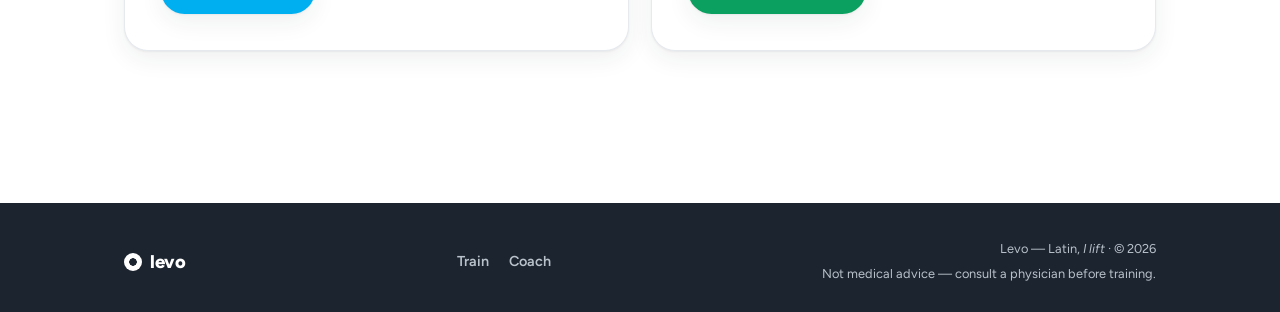
==== commit 1cfaaa30: "Redesign as consumer product; homepage becomes a service overview Replace the dark door with a prope" ====
--- a/index.html
+++ b/index.html
@@ -3,42 +3,139 @@
 <head>
   <meta charset="UTF-8" />
   <meta name="viewport" content="width=device-width, initial-scale=1.0" />
-  <title>Levo — coaching between creators and the people who follow them</title>
-  <meta name="description" content="Levo is where fitness creators coach the people who follow them. Coaches run a real business; clients train with the creator they already trust." />
+  <title>Levo — your favorite creator is now your coach</title>
+  <meta name="description" content="Levo is where fitness creators coach the people who follow them. Real plans, real check-ins, a coach in your chat. Train with a creator, or coach your audience." />
 
   <meta property="og:type" content="website" />
   <meta property="og:title" content="Levo" />
-  <meta property="og:description" content="Where fitness creators coach the people who follow them. I coach — or — I train." />
+  <meta property="og:description" content="Where fitness creators coach the people who follow them. Train with a creator, or coach your audience." />
   <meta property="og:image" content="assets/img/og-image.svg" />
-  <meta name="theme-color" content="#22252a" />
+  <meta name="theme-color" content="#ffffff" />
 
   <link rel="icon" href="favicon.svg" type="image/svg+xml" />
   <link rel="preconnect" href="https://fonts.googleapis.com" />
   <link rel="preconnect" href="https://fonts.gstatic.com" crossorigin />
-  <link href="https://fonts.googleapis.com/css2?family=Anton&family=Archivo:wght@400;500;700&family=IBM+Plex+Mono:wght@400;500;600&display=swap" rel="stylesheet" />
+  <link href="https://fonts.googleapis.com/css2?family=Figtree:wght@400;500;600;700;800&display=swap" rel="stylesheet" />
   <link rel="stylesheet" href="assets/css/styles.css" />
 </head>
-<body class="door">
-  <main class="door-main">
-    <h1 class="wordmark"><span class="plate" aria-hidden="true"></span> <span data-brand>levo</span></h1>
-    <p class="door-line">Where fitness creators coach the people who follow them.</p>
+<body>
+  <a class="skip-link" href="#choose">Skip to choose your side</a>
 
-    <nav class="door-entries" aria-label="Choose your side">
-      <a class="door-entry door-entry--coach" href="coaches">
-        <span class="de-role">I coach</span>
-        <p class="de-sub">Turn your audience into a coaching business.</p>
-        <span class="de-meta" aria-hidden="true">roster<br />pricing<br />payouts</span>
+  <header class="site-header">
+    <div class="container header-inner">
+      <a class="wordmark" href="./" aria-label="Levo home">
+        <span class="plate" aria-hidden="true"></span> <span data-brand>levo</span>
       </a>
-      <a class="door-entry door-entry--train" href="train">
-        <span class="de-role">I train</span>
-        <p class="de-sub">Train with the creator you already follow.</p>
-        <span class="de-meta" aria-hidden="true">your plan<br />your coach<br />your pace</span>
-      </a>
-    </nav>
+      <nav class="nav" aria-label="Main">
+        <a href="train">Train</a>
+        <a href="coaches">Coach</a>
+      </nav>
+      <a href="train" class="header-cta">Find your coach</a>
+    </div>
+  </header>
+
+  <main>
+    <!-- Overview hero -->
+    <section class="home-hero">
+      <div class="container home-hero-grid">
+        <div>
+          <h1 class="home-title">Your favorite creator is now <span class="hl">your coach.</span></h1>
+          <p class="home-sub">
+            <span data-brand>levo</span> is where fitness creators coach the people who
+            follow them. <strong>A real plan, real check-ins, and your coach in your
+            chat</strong> — not another workout video in your feed.
+          </p>
+        </div>
+
+        <!-- Illustrative coaching chat. No invented stats. -->
+        <div class="phone" aria-label="Preview of coaching chat">
+          <div class="phone-screen">
+            <div class="chat-head">
+              <span class="chat-ava" aria-hidden="true">VW</span>
+              <div>
+                <p class="chat-who">Coach Victor</p>
+                <p class="chat-sub">Your coach</p>
+              </div>
+            </div>
+            <div class="chat-body">
+              <div class="bubble bubble--coach">Morning! Here's today. Tell me how set 3 feels.</div>
+              <div class="workout-card">
+                <p class="wc-tag">Today · Push day</p>
+                <p class="wc-title">Upper body — 45 min</p>
+                <ul>
+                  <li>Bench press · 4 sets</li>
+                  <li>Incline DB press · 3 sets</li>
+                  <li>Cable fly · 3 sets</li>
+                </ul>
+              </div>
+              <div class="bubble bubble--me">Done ✓ set 3 was heavy but clean</div>
+              <div class="bubble bubble--coach">That's what I want. Same weight Thursday, then we move up.</div>
+            </div>
+          </div>
+        </div>
+      </div>
+    </section>
+
+    <!-- How it works (overview) -->
+    <section class="section section--tint">
+      <div class="container">
+        <div class="section-head section-head--center">
+          <h2 class="section-title">How <span data-brand>levo</span> works</h2>
+        </div>
+        <ol class="steps">
+          <li><strong>Creators become coaches</strong><p>Fitness creators open a real coaching roster — their plans, their pricing, their people.</p></li>
+          <li><strong>Followers become clients</strong><p>You pick the creator you already trust and join their roster.</p></li>
+          <li><strong>Content becomes coaching</strong><p>Personal plans, weekly check-ins and a coach who answers your messages.</p></li>
+        </ol>
+      </div>
+    </section>
+
+    <!-- Choose your side -->
+    <section class="section" id="choose">
+      <div class="container">
+        <div class="section-head section-head--center">
+          <h2 class="section-title">Which side are you on?</h2>
+        </div>
+        <div class="paths">
+          <div class="path-card path-card--train">
+            <span class="path-tag">For followers</span>
+            <h3 class="path-title">Train with your creator</h3>
+            <p class="path-desc">Turn their content into your coaching.</p>
+            <ul class="path-list">
+              <li>A plan built for you, by them</li>
+              <li>DM your coach directly</li>
+              <li>Weekly video check-ins</li>
+            </ul>
+            <a href="train" class="btn">Start training</a>
+          </div>
+          <div class="path-card path-card--coach">
+            <span class="path-tag">For creators</span>
+            <h3 class="path-title">Coach your audience</h3>
+            <p class="path-desc">Turn your following into a coaching business.</p>
+            <ul class="path-list">
+              <li>Your pricing, your roster</li>
+              <li>Instant payouts</li>
+              <li>We handle everything that isn't coaching</li>
+            </ul>
+            <a href="coaches" class="btn">Become a coach</a>
+          </div>
+        </div>
+      </div>
+    </section>
   </main>
 
-  <footer class="door-foot">
-    <p>Levo — Latin, <em>I lift</em>. Not medical advice — consult a physician before training.</p>
+  <footer class="site-footer">
+    <div class="container footer-inner">
+      <a class="wordmark" href="./"><span class="plate" aria-hidden="true"></span> <span data-brand>levo</span></a>
+      <nav class="footer-links" aria-label="Footer">
+        <a href="train">Train</a>
+        <a href="coaches">Coach</a>
+      </nav>
+      <div class="footer-lines">
+        <p>Levo — Latin, <em>I lift</em> · © <span data-year>2026</span></p>
+        <p>Not medical advice — consult a physician before training.</p>
+      </div>
+    </div>
   </footer>
 
   <script src="assets/js/config.js"></script>
--- a/assets/css/styles.css
+++ b/assets/css/styles.css
@@ -1,31 +1,38 @@
 /* =========================================================
-   Levo — "Iron & Ledger"
-   Base: cool chalk + cast iron. Coach accent: subscriber-graph
-   green. Train accent: DM-bubble blue. Anton / Archivo / Plex Mono.
+   Levo — consumer app look (Kickoff × OnlyFans)
+   White base · rounded cards · pill buttons · round avatars
+   Coach accent: green. Train accent: OF blue. Font: Figtree.
    ========================================================= */
 
 :root {
-  --chalk: #eef0ee;   /* cool chalk-dust light — base ground */
-  --iron: #22252a;    /* cast-iron dark — ink and dark surfaces */
-  --iron-soft: #2c3036;
-  --smoke: #676c72;   /* secondary text on chalk */
-  --smoke-light: #a9adb2; /* secondary text on iron */
-  --mist: #d3d7d4;    /* rules on chalk */
-  --mist-dark: #3c4046; /* rules on iron */
-  --signal: #0e7a55;  /* coach accent — the subscriber graph */
-  --chat: #1d5fd6;    /* train accent — the DM thread */
-  --accent: var(--iron); /* overridden per side */
+  --white: #ffffff;
+  --cloud: #f5f7f9;    /* tinted section ground */
+  --ink: #1c2430;      /* primary text */
+  --slate: #66707c;    /* secondary text */
+  --line: #e6eaee;     /* borders */
+  --blue: #00aff0;     /* train accent — the subscribe blue */
+  --blue-deep: #0092c9;
+  --green: #0ba05f;    /* coach accent — the payout green */
+  --green-deep: #078a50;
+  --coral: #ff6b57;    /* small energy accent */
+  --danger: #d93025;
+
+  --accent: var(--blue);
+  --accent-deep: var(--blue-deep);
+
+  --r: 16px;
+  --r-lg: 24px;
+  --shadow: 0 1px 2px rgba(28,36,48,.06), 0 8px 24px rgba(28,36,48,.07);
+  --shadow-lg: 0 2px 4px rgba(28,36,48,.06), 0 16px 40px rgba(28,36,48,.12);
 
   --maxw: 1080px;
   --gutter: 24px;
 
-  --font-display: "Anton", "Arial Narrow", sans-serif;
-  --font-body: "Archivo", ui-sans-serif, system-ui, sans-serif;
-  --font-mono: "IBM Plex Mono", ui-monospace, "SFMono-Regular", monospace;
-}
-
-.side-coach { --accent: var(--signal); }
-.side-train { --accent: var(--chat); }
+  --font: "Figtree", ui-sans-serif, system-ui, -apple-system, sans-serif;
+}
+
+.side-coach { --accent: var(--green); --accent-deep: var(--green-deep); }
+.side-train { --accent: var(--blue); --accent-deep: var(--blue-deep); }
 
 * { box-sizing: border-box; }
 
@@ -41,15 +48,15 @@
 
 body {
   margin: 0;
-  font-family: var(--font-body);
+  font-family: var(--font);
   font-size: 16.5px;
-  color: var(--iron);
-  background: var(--chalk);
+  color: var(--ink);
+  background: var(--white);
   line-height: 1.6;
   -webkit-font-smoothing: antialiased;
 }
 
-h1, h2, h3 { margin: 0; }
+h1, h2, h3 { margin: 0; font-weight: 800; letter-spacing: -.015em; }
 p { margin: 0 0 1rem; }
 a { color: inherit; text-decoration: none; }
 img, svg { max-width: 100%; }
@@ -62,370 +69,442 @@
 }
 .skip-link {
   position: absolute; left: -999px; top: 8px; z-index: 999;
-  background: var(--iron); color: var(--chalk); font-family: var(--font-mono);
-  font-size: .8rem; padding: 10px 16px;
+  background: var(--ink); color: #fff; font-weight: 700; font-size: .85rem;
+  padding: 10px 18px; border-radius: 999px;
 }
 .skip-link:focus { left: 16px; }
 
 :focus-visible { outline: 3px solid var(--accent); outline-offset: 2px; }
 
-::selection { background: var(--accent); color: var(--chalk); }
-
-/* ---------- Wordmark: lowercase display, plate-disc dot ---------- */
+::selection { background: var(--accent); color: #fff; }
+
+/* ---------- Wordmark ---------- */
 .wordmark {
-  display: inline-flex; align-items: center; gap: 9px;
-  font-family: var(--font-display); font-size: 1.35rem; line-height: 1;
-  text-transform: lowercase; letter-spacing: .01em;
+  display: inline-flex; align-items: center; gap: 8px;
+  font-weight: 800; font-size: 1.35rem; letter-spacing: -.02em; line-height: 1;
 }
 .plate {
-  width: 16px; height: 16px; border-radius: 50%; flex: none;
-  background: radial-gradient(circle, transparent 0 3px, currentColor 3.5px);
-}
-
-/* ---------- Buttons ---------- */
+  width: 18px; height: 18px; border-radius: 50%; flex: none;
+  background: radial-gradient(circle, transparent 0 3.5px, var(--accent) 4px);
+}
+.door-page .plate, .site-footer .plate { background: radial-gradient(circle, transparent 0 3.5px, currentColor 4px); }
+
+/* ---------- Buttons: pills ---------- */
 .btn {
-  display: inline-flex; align-items: center; justify-content: center; gap: 10px;
-  font-family: var(--font-body); font-weight: 700; font-size: .95rem;
-  padding: 15px 26px; border: 2px solid var(--accent);
+  display: inline-flex; align-items: center; justify-content: center; gap: 8px;
+  font-family: var(--font); font-weight: 700; font-size: 1rem;
+  padding: 14px 28px; border: none; border-radius: 999px;
   background: var(--accent); color: #fff;
-  cursor: pointer; line-height: 1; text-align: center;
-  transition: background .15s ease, border-color .15s ease, color .15s ease;
-}
-.btn:hover { background: var(--iron); border-color: var(--iron); color: var(--chalk); }
-.btn--quiet {
-  background: transparent; color: var(--iron); border-color: var(--iron);
-}
-.btn--quiet:hover { background: var(--iron); color: var(--chalk); }
+  cursor: pointer; line-height: 1.2; text-align: center;
+  transition: background .15s ease, transform .12s ease, box-shadow .15s ease;
+  box-shadow: var(--shadow);
+}
+.btn:hover { background: var(--accent-deep); transform: translateY(-1px); }
+.btn:active { transform: translateY(0); }
+.btn--ghost { background: #fff; color: var(--ink); box-shadow: inset 0 0 0 2px var(--line), var(--shadow); }
+.btn--ghost:hover { background: var(--cloud); box-shadow: inset 0 0 0 2px var(--ink); transform: translateY(-1px); }
 .btn--block { width: 100%; }
-.btn:disabled { opacity: .55; cursor: progress; }
-
-/* ---------- Header (side pages) ---------- */
+.btn--lg { padding: 17px 34px; font-size: 1.06rem; }
+.btn:disabled { opacity: .55; cursor: progress; transform: none; }
+
+/* ---------- Header ---------- */
 .site-header {
   position: sticky; top: 0; z-index: 50;
-  background: var(--chalk);
-  border-bottom: 1px solid var(--mist);
-}
-.side-strip { height: 4px; background: var(--accent); }
-.header-inner { display: flex; align-items: center; gap: 18px; height: 58px; }
+  background: rgba(255,255,255,.92); backdrop-filter: blur(8px);
+  border-bottom: 1px solid var(--line);
+}
+.header-inner { display: flex; align-items: center; gap: 16px; height: 64px; }
 .header-side {
-  font-family: var(--font-mono); font-size: .68rem; font-weight: 600;
-  letter-spacing: .14em; text-transform: uppercase; color: var(--accent);
-  border: 1px solid currentColor; padding: 4px 8px;
-}
-.nav { display: flex; gap: 4px; margin-left: auto; }
+  font-size: .78rem; font-weight: 700; color: var(--accent);
+  background: color-mix(in srgb, var(--accent) 10%, white);
+  padding: 4px 12px; border-radius: 999px;
+}
+.nav { display: flex; gap: 2px; margin-left: auto; }
 .nav a {
-  padding: 8px 14px; font-weight: 500; font-size: .92rem; color: var(--smoke);
-}
-.nav a:hover { color: var(--iron); }
+  padding: 8px 14px; font-weight: 600; font-size: .95rem; color: var(--slate);
+  border-radius: 999px;
+}
+.nav a:hover { color: var(--ink); background: var(--cloud); }
 .switch-link {
-  font-family: var(--font-mono); font-size: .72rem; letter-spacing: .08em;
-  text-transform: uppercase; color: var(--smoke);
-  padding: 8px 0 8px 14px; border-left: 1px solid var(--mist); white-space: nowrap;
-}
-.switch-link:hover { color: var(--iron); }
-
-/* ---------- The door (/) ---------- */
-.door {
-  min-height: 100svh; display: flex; flex-direction: column;
-  background: var(--iron); color: var(--chalk);
-}
-.door-main {
-  flex: 1; display: flex; flex-direction: column; justify-content: center;
-  width: 100%; max-width: 860px; margin: 0 auto; padding: 48px var(--gutter);
-}
-.door .wordmark { font-size: clamp(2.6rem, 7vw, 4.2rem); gap: 16px; }
-.door .plate { width: clamp(26px, 4vw, 40px); height: clamp(26px, 4vw, 40px); }
-.door-line {
-  font-size: clamp(1.05rem, 2.4vw, 1.3rem); color: var(--smoke-light);
-  max-width: 44ch; margin: 18px 0 clamp(32px, 6vh, 56px);
-}
-.door-entries { display: grid; gap: 18px; }
-.door-entry {
-  display: grid; grid-template-columns: 1fr auto; align-items: center; gap: 8px 20px;
-  padding: clamp(20px, 3vw, 30px) clamp(20px, 3vw, 32px);
-  transition: transform .15s ease;
-}
-.door-entry:hover { transform: translateX(6px); }
-.door-entry .de-role {
-  font-family: var(--font-display); font-size: clamp(1.7rem, 4vw, 2.5rem);
-  line-height: 1;
-}
-.door-entry .de-sub { grid-column: 1; margin: 6px 0 0; font-size: .98rem; }
-.door-entry .de-meta {
-  grid-column: 2; grid-row: 1 / span 2; align-self: center;
-  font-family: var(--font-mono); font-size: .72rem; letter-spacing: .08em;
-  text-align: right; line-height: 1.9;
-}
-/* Coach entry: a ledger row */
-.door-entry--coach {
-  background: var(--iron-soft); border: 1px solid var(--mist-dark);
-  border-left: 6px solid var(--signal);
-}
-.door-entry--coach .de-sub { color: var(--smoke-light); }
-.door-entry--coach .de-meta { color: var(--signal); text-transform: uppercase; }
-.door-entry--coach:hover { border-color: var(--signal); }
-/* Train entry: a message bubble */
-.door-entry--train {
-  background: var(--chat); color: #fff;
-  border-radius: 26px 26px 26px 6px; border: 1px solid var(--chat);
-}
-.door-entry--train .de-sub { color: rgba(255,255,255,.82); }
-.door-entry--train .de-meta { color: rgba(255,255,255,.75); }
-.door-entry--train:hover { background: #1a54c0; }
-.door-foot {
-  padding: 20px var(--gutter); text-align: center;
-  font-family: var(--font-mono); font-size: .7rem; letter-spacing: .08em;
-  color: var(--smoke-light);
-}
+  font-size: .85rem; font-weight: 600; color: var(--slate); white-space: nowrap;
+  padding: 8px 0 8px 14px; border-left: 1px solid var(--line);
+}
+.switch-link:hover { color: var(--ink); }
+.header-cta {
+  margin-left: auto; display: inline-flex; align-items: center;
+  font-weight: 700; font-size: .92rem; color: #fff; background: var(--accent);
+  padding: 10px 20px; border-radius: 999px; white-space: nowrap;
+}
+.header-cta:hover { background: var(--accent-deep); }
+.nav + .switch-link { margin-left: 0; }
+
+/* ---------- Overview page (/) ---------- */
+.home-hero { padding: clamp(48px, 7vw, 88px) 0 clamp(36px, 5vw, 56px); }
+.home-hero-grid { display: grid; grid-template-columns: 1.15fr .85fr; gap: clamp(32px, 6vw, 80px); align-items: center; }
+.home-title { font-size: clamp(2.3rem, 5.4vw, 3.7rem); line-height: 1.06; letter-spacing: -.025em; max-width: 16ch; }
+.home-title .hl { color: var(--blue); }
+.home-sub { font-size: 1.2rem; color: var(--slate); max-width: 50ch; margin: 20px 0 0; }
+.home-sub strong { color: var(--ink); font-weight: 700; }
+
+/* Phone chat mockup — illustrative, no invented stats */
+.phone {
+  width: min(330px, 100%); margin: 0 auto;
+  background: #fff; border: 1px solid var(--line); border-radius: 36px;
+  box-shadow: var(--shadow-lg); padding: 14px;
+}
+.phone-screen { background: var(--cloud); border-radius: 26px; overflow: hidden; }
+.chat-head {
+  display: flex; align-items: center; gap: 10px; padding: 14px 16px;
+  background: #fff; border-bottom: 1px solid var(--line);
+}
+.chat-ava {
+  width: 36px; height: 36px; border-radius: 50%; display: grid; place-items: center; flex: none;
+  background: var(--ink); color: #fff; font-weight: 800; font-size: .78rem;
+}
+.chat-who { font-weight: 700; font-size: .92rem; line-height: 1.2; margin: 0; }
+.chat-sub { font-size: .72rem; color: var(--slate); margin: 0; }
+.chat-body { padding: 14px; display: grid; gap: 10px; }
+.bubble {
+  max-width: 85%; padding: 10px 14px; font-size: .86rem; line-height: 1.45;
+  border-radius: 18px; background: #fff; border: 1px solid var(--line);
+}
+.bubble--coach { border-bottom-left-radius: 6px; }
+.bubble--me { margin-left: auto; background: var(--blue); color: #fff; border: none; border-bottom-right-radius: 6px; }
+.workout-card {
+  background: #fff; border: 1px solid var(--line); border-radius: 14px; padding: 12px 14px;
+}
+.workout-card .wc-tag { font-size: .68rem; font-weight: 700; color: var(--blue); text-transform: uppercase; letter-spacing: .06em; margin: 0 0 4px; }
+.workout-card .wc-title { font-weight: 700; font-size: .92rem; margin: 0 0 6px; }
+.workout-card ul { margin: 0; padding: 0 0 0 16px; font-size: .82rem; color: var(--slate); }
+.workout-card li { margin: 2px 0; }
+
+/* Two path cards on the overview */
+.paths { display: grid; grid-template-columns: 1fr 1fr; gap: 22px; }
+.path-card {
+  background: #fff; border: 1px solid var(--line); border-radius: var(--r-lg);
+  box-shadow: var(--shadow); padding: clamp(24px, 3.5vw, 36px);
+  display: flex; flex-direction: column; align-items: flex-start; gap: 12px;
+  border-top: 5px solid var(--pc, var(--blue));
+}
+.path-card--train { --pc: var(--blue); }
+.path-card--coach { --pc: var(--green); }
+.path-tag {
+  font-size: .8rem; font-weight: 700; color: var(--pc);
+  background: color-mix(in srgb, var(--pc) 10%, white);
+  padding: 4px 12px; border-radius: 999px;
+}
+.path-title { font-size: 1.5rem; line-height: 1.15; }
+.path-desc { color: var(--slate); margin: 0; }
+.path-list { list-style: none; margin: 0 0 6px; padding: 0; color: var(--slate); font-size: .95rem; }
+.path-list li { position: relative; padding: 3px 0 3px 26px; }
+.path-list li::before {
+  content: ""; position: absolute; left: 0; top: 9px; width: 16px; height: 16px; border-radius: 50%;
+  background: var(--pc);
+  -webkit-mask: url("data:image/svg+xml,%3Csvg xmlns='http://www.w3.org/2000/svg' viewBox='0 0 24 24' fill='none' stroke='white' stroke-width='4'%3E%3Cpath d='M5 13l4 4 10-10'/%3E%3C/svg%3E") center/12px no-repeat, linear-gradient(#fff,#fff);
+          mask: url("data:image/svg+xml,%3Csvg xmlns='http://www.w3.org/2000/svg' viewBox='0 0 24 24' fill='none' stroke='white' stroke-width='4'%3E%3Cpath d='M5 13l4 4 10-10'/%3E%3C/svg%3E") center/12px no-repeat, linear-gradient(#fff,#fff);
+  -webkit-mask-composite: xor; mask-composite: exclude;
+}
+.path-card .btn { margin-top: auto; background: var(--pc); }
+.path-card--train .btn:hover { background: var(--blue-deep); }
+.path-card--coach .btn:hover { background: var(--green-deep); }
 
 /* ---------- Sections ---------- */
-.section { padding: clamp(48px, 7vw, 88px) 0; }
-.section--tint { background: #e4e7e4; border-block: 1px solid var(--mist); }
-.section-head { margin-bottom: clamp(26px, 4vw, 44px); max-width: 780px; }
+.section { padding: clamp(44px, 6.5vw, 80px) 0; }
+.section--tint { background: var(--cloud); }
+.section-head { margin-bottom: clamp(24px, 4vw, 40px); max-width: 720px; }
+.section-head--center { margin-inline: auto; text-align: center; }
 .section-eyebrow {
-  display: flex; align-items: center; gap: 12px; margin-bottom: 14px;
-  font-family: var(--font-mono); font-size: .72rem; font-weight: 600;
-  letter-spacing: .12em; text-transform: uppercase; color: var(--accent);
-}
-.section-eyebrow::before { content: ""; width: 34px; height: 3px; background: var(--accent); }
-.section-title {
-  font-family: var(--font-display); font-weight: 400; text-transform: uppercase;
-  font-size: clamp(1.8rem, 4.4vw, 2.9rem); line-height: 1;
-}
-.section-sub { color: var(--smoke); font-size: 1.08rem; max-width: 56ch; margin: 14px 0 0; }
+  display: inline-block; margin-bottom: 12px;
+  font-size: .8rem; font-weight: 700; color: var(--accent);
+  background: color-mix(in srgb, var(--accent) 10%, white);
+  padding: 4px 12px; border-radius: 999px;
+}
+.section-title { font-size: clamp(1.7rem, 4vw, 2.5rem); line-height: 1.12; }
+.section-sub { color: var(--slate); font-size: 1.1rem; max-width: 56ch; margin: 14px 0 0; }
+.section-head--center .section-sub { margin-inline: auto; }
 .roadmap-note {
   display: inline-block; margin-top: 14px;
-  font-family: var(--font-mono); font-size: .7rem; font-weight: 600;
-  letter-spacing: .08em; text-transform: uppercase; color: var(--smoke);
-  border: 1px dashed var(--smoke); padding: 6px 10px;
+  font-size: .8rem; font-weight: 600; color: var(--slate);
+  border: 1.5px dashed var(--slate); padding: 5px 12px; border-radius: 999px;
 }
 
 /* ---------- Hero (side pages) ---------- */
-.hero { padding: clamp(44px, 6vw, 76px) 0 clamp(36px, 5vw, 56px); }
-.hero-title {
-  font-family: var(--font-display); font-weight: 400; text-transform: uppercase;
-  font-size: clamp(2.4rem, 6vw, 4.4rem); line-height: .97; max-width: 18ch;
-}
+.hero { padding: clamp(44px, 6vw, 76px) 0 clamp(32px, 5vw, 52px); }
+.hero-title { font-size: clamp(2.2rem, 5vw, 3.4rem); line-height: 1.08; letter-spacing: -.02em; max-width: 18ch; }
 .hero-title .mark { color: var(--accent); }
-.hero-sub { font-size: 1.18rem; color: var(--smoke); max-width: 54ch; margin: 20px 0 26px; }
-.hero-sub strong { color: var(--iron); }
-.hero-note { font-family: var(--font-mono); font-size: .72rem; letter-spacing: .06em; text-transform: uppercase; color: var(--smoke); margin-top: 14px; }
-.hero-grid { display: grid; grid-template-columns: 1.25fr 1fr; gap: clamp(32px, 5vw, 64px); align-items: start; }
-
-/* ---------- Day-one dashboard (coach signature) ---------- */
-.dash {
-  background: #fff; border: 1px solid var(--mist);
-  box-shadow: 0 1px 0 var(--mist), 8px 8px 0 rgba(14,122,85,.12);
-}
+.hero-sub { font-size: 1.16rem; color: var(--slate); max-width: 54ch; margin: 18px 0 24px; }
+.hero-sub strong { color: var(--ink); }
+.hero-note { font-size: .88rem; color: var(--slate); margin-top: 14px; }
+.hero-grid { display: grid; grid-template-columns: 1.2fr 1fr; gap: clamp(32px, 5vw, 64px); align-items: center; }
+
+/* ---------- Day-one dashboard (coach page) ---------- */
+.dash { background: #fff; border: 1px solid var(--line); border-radius: var(--r-lg); box-shadow: var(--shadow-lg); overflow: hidden; max-width: 400px; }
 .dash-head {
   display: flex; justify-content: space-between; align-items: center;
-  padding: 13px 18px; border-bottom: 2px solid var(--iron);
-  font-family: var(--font-mono); font-size: .7rem; font-weight: 600;
-  letter-spacing: .08em; text-transform: uppercase;
-}
+  padding: 14px 20px; border-bottom: 1px solid var(--line);
+  font-weight: 700; font-size: .92rem;
+}
+.dash-head span:last-child { color: var(--slate); font-weight: 500; }
 .dash-rows { list-style: none; margin: 0; padding: 0; }
 .dash-rows li {
   display: flex; justify-content: space-between; gap: 12px; align-items: baseline;
-  padding: 13px 18px; border-bottom: 1px solid var(--mist); font-size: .92rem;
-}
-.dash-rows li:last-child { border-bottom: 0; }
-.dash-rows .val { font-family: var(--font-mono); font-size: .82rem; font-weight: 600; color: var(--signal); }
-.dash-caption {
-  padding: 12px 18px; border-top: 2px solid var(--iron);
-  font-family: var(--font-mono); font-size: .7rem; letter-spacing: .08em;
-  text-transform: uppercase; color: var(--smoke);
-}
-
-/* ---------- Feature list (4 items, no fake numbering) ---------- */
-.features { display: grid; grid-template-columns: 1fr 1fr; gap: 0 48px; list-style: none; margin: 0; padding: 0; }
-.features > li { border-top: 3px solid var(--accent); padding: 16px 0 22px; }
-.features h3 { font-size: 1.12rem; font-weight: 700; margin-bottom: 5px; }
-.features p { margin: 0; color: var(--smoke); font-size: .98rem; }
-
-/* ---------- How it works (real sequence, numbered) ---------- */
-.steps { list-style: none; margin: 0; padding: 0; counter-reset: step; display: grid; grid-template-columns: repeat(3, 1fr); gap: 24px; }
-.steps li { counter-increment: step; border-top: 1px solid var(--mist); padding-top: 16px; position: relative; }
+  padding: 13px 20px; border-bottom: 1px solid var(--line); font-size: .95rem; color: var(--slate);
+}
+.dash-rows .val { font-weight: 800; color: var(--green); font-variant-numeric: tabular-nums; }
+.dash-caption { padding: 12px 20px; font-size: .82rem; color: var(--slate); background: var(--cloud); margin: 0; }
+
+/* ---------- Feature cards ---------- */
+.features { display: grid; grid-template-columns: 1fr 1fr; gap: 18px; list-style: none; margin: 0; padding: 0; }
+.features > li {
+  background: #fff; border: 1px solid var(--line); border-radius: var(--r);
+  box-shadow: var(--shadow); padding: 22px 24px;
+}
+.section--tint .features > li { box-shadow: none; }
+.f-dot {
+  width: 34px; height: 34px; border-radius: 50%; margin-bottom: 12px;
+  background: color-mix(in srgb, var(--accent) 12%, white);
+  display: grid; place-items: center;
+}
+.f-dot::after {
+  content: ""; width: 16px; height: 16px; background: var(--accent);
+  -webkit-mask: url("data:image/svg+xml,%3Csvg xmlns='http://www.w3.org/2000/svg' viewBox='0 0 24 24' fill='none' stroke='black' stroke-width='3.4' stroke-linecap='round'%3E%3Cpath d='M4 13l5 5L20 7'/%3E%3C/svg%3E") center/contain no-repeat;
+          mask: url("data:image/svg+xml,%3Csvg xmlns='http://www.w3.org/2000/svg' viewBox='0 0 24 24' fill='none' stroke='black' stroke-width='3.4' stroke-linecap='round'%3E%3Cpath d='M4 13l5 5L20 7'/%3E%3C/svg%3E") center/contain no-repeat;
+}
+.features h3 { font-size: 1.1rem; margin-bottom: 4px; }
+.features p { margin: 0; color: var(--slate); font-size: .96rem; }
+
+/* ---------- How it works ---------- */
+.steps { list-style: none; margin: 0; padding: 0; counter-reset: step; display: grid; grid-template-columns: repeat(3, 1fr); gap: 20px; }
+.steps li {
+  counter-increment: step;
+  background: #fff; border: 1px solid var(--line); border-radius: var(--r);
+  padding: 22px 24px;
+}
 .steps li::before {
   content: counter(step);
-  position: absolute; top: -17px; left: 0;
-  width: 34px; height: 34px; display: grid; place-items: center;
-  background: var(--accent); color: #fff;
-  font-family: var(--font-mono); font-weight: 600; font-size: .9rem;
-}
-.steps strong { display: block; font-size: 1.08rem; margin: 14px 0 4px; }
-.steps p { margin: 0; color: var(--smoke); font-size: .95rem; }
+  display: grid; place-items: center; width: 36px; height: 36px; border-radius: 50%;
+  background: var(--accent); color: #fff; font-weight: 800; font-size: 1rem;
+  margin-bottom: 12px;
+}
+.steps strong { display: block; font-size: 1.08rem; font-weight: 700; margin-bottom: 3px; }
+.steps p { margin: 0; color: var(--slate); font-size: .95rem; }
 
 /* ---------- Roster ---------- */
-.roster { display: grid; grid-template-columns: 1fr 1fr; gap: 20px; max-width: 780px; }
-.roster-card { background: #fff; border: 1px solid var(--mist); padding: 26px; position: relative; }
-a.roster-card { display: block; transition: border-color .15s ease; }
-a.roster-card:hover { border-color: var(--accent); }
+.roster { display: grid; grid-template-columns: 1fr 1fr; gap: 20px; max-width: 760px; }
+.roster-card {
+  background: #fff; border: 1px solid var(--line); border-radius: var(--r-lg);
+  box-shadow: var(--shadow); padding: 26px; position: relative;
+}
+a.roster-card { display: block; transition: transform .12s ease, box-shadow .15s ease; }
+a.roster-card:hover { transform: translateY(-3px); box-shadow: var(--shadow-lg); }
 .roster-tag {
-  position: absolute; top: 0; right: 0; padding: 5px 10px;
-  font-family: var(--font-mono); font-size: .64rem; font-weight: 600;
-  letter-spacing: .1em; text-transform: uppercase;
-}
-.roster-tag--live { background: var(--accent); color: #fff; }
-.roster-tag--open { background: var(--chalk); color: var(--smoke); border-left: 1px solid var(--mist); border-bottom: 1px solid var(--mist); }
-.roster-mono {
-  width: 60px; height: 60px; display: grid; place-items: center; margin-bottom: 14px;
-  background: var(--iron); color: var(--chalk);
-  font-family: var(--font-display); font-size: 1.25rem;
-}
-.roster-card--open .roster-mono { background: var(--chalk); color: var(--smoke); border: 1px dashed var(--smoke); }
-.roster-name { font-family: var(--font-display); text-transform: uppercase; font-size: 1.4rem; font-weight: 400; line-height: 1; }
-.roster-handle { font-family: var(--font-mono); font-size: .74rem; color: var(--smoke); margin: 5px 0 8px; }
-.roster-niche { font-size: .92rem; color: var(--smoke); margin: 0; }
-.roster-go { display: inline-block; margin-top: 14px; font-weight: 700; font-size: .92rem; color: var(--accent); }
-.roster-card--open { color: var(--smoke); }
-.roster-caption { font-family: var(--font-mono); font-size: .72rem; letter-spacing: .08em; text-transform: uppercase; color: var(--smoke); margin: 16px 0 0; }
+  position: absolute; top: 18px; right: 18px; padding: 4px 12px; border-radius: 999px;
+  font-size: .74rem; font-weight: 700;
+}
+.roster-tag--live { background: color-mix(in srgb, var(--accent) 12%, white); color: var(--accent); }
+.roster-tag--open { background: var(--cloud); color: var(--slate); }
+.roster-ava {
+  width: 68px; height: 68px; border-radius: 50%; display: grid; place-items: center; margin-bottom: 14px;
+  background: var(--ink); color: #fff; font-weight: 800; font-size: 1.3rem;
+}
+.roster-card--open .roster-ava { background: var(--cloud); color: var(--slate); border: 2px dashed var(--line); }
+.roster-name { font-size: 1.3rem; }
+.roster-handle { font-size: .9rem; color: var(--slate); margin: 2px 0 8px; }
+.roster-niche { font-size: .95rem; color: var(--slate); margin: 0; }
+.roster-go { display: inline-block; margin-top: 14px; font-weight: 700; color: var(--accent); }
+.roster-card--open { color: var(--slate); }
+.roster-caption { font-size: .88rem; color: var(--slate); margin: 16px 0 0; }
 
 /* ---------- Forms ---------- */
-.form-wrap { max-width: 680px; background: #fff; border: 1px solid var(--mist); border-top: 4px solid var(--accent); }
+.form-wrap {
+  max-width: 660px; background: #fff; border: 1px solid var(--line);
+  border-radius: var(--r-lg); box-shadow: var(--shadow-lg); overflow: hidden;
+}
 .form-head {
   display: flex; justify-content: space-between; align-items: center; gap: 12px;
-  padding: 13px 22px; border-bottom: 1px solid var(--mist);
-  font-family: var(--font-mono); font-size: .7rem; font-weight: 600;
-  letter-spacing: .1em; text-transform: uppercase; color: var(--smoke);
-}
-.form-head .tag { color: var(--accent); }
-.form-body { padding: clamp(20px, 3vw, 32px); }
+  padding: 16px 24px; border-bottom: 1px solid var(--line);
+  font-weight: 700; font-size: .95rem;
+}
+.form-head .tag { color: var(--accent); font-size: .85rem; }
+.form-body { padding: clamp(20px, 3vw, 30px); }
 .form-body form { display: grid; gap: 16px; }
 .form-grid { display: grid; grid-template-columns: 1fr 1fr; gap: 16px; }
 .form-row { display: grid; gap: 6px; }
-.form-row label { font-weight: 700; font-size: .9rem; }
-.opt { color: var(--smoke); font-weight: 400; font-size: .82rem; }
+.form-row label { font-weight: 700; font-size: .92rem; }
+.opt { color: var(--slate); font-weight: 500; font-size: .82rem; }
 .field {
-  width: 100%; font-family: var(--font-body); font-size: 1rem; color: var(--iron);
-  padding: 12px 14px; border: 1.5px solid var(--iron); border-radius: 0; background: #fff;
-}
-.field::placeholder { color: #b0b4b8; }
-.field:focus { outline: none; border-color: var(--accent); box-shadow: 0 0 0 1px var(--accent); }
-.field[aria-invalid="true"] { border-color: #b3261e; }
+  width: 100%; font-family: var(--font); font-size: 1rem; color: var(--ink);
+  padding: 13px 16px; border: 1.5px solid var(--line); border-radius: 12px; background: #fff;
+  transition: border-color .12s ease, box-shadow .12s ease;
+}
+.field::placeholder { color: #a7b0b9; }
+.field:focus { outline: none; border-color: var(--accent); box-shadow: 0 0 0 3px color-mix(in srgb, var(--accent) 18%, white); }
+.field[aria-invalid="true"] { border-color: var(--danger); }
 select.field {
   appearance: none;
-  background-image: url("data:image/svg+xml,%3Csvg xmlns='http://www.w3.org/2000/svg' width='12' height='12' viewBox='0 0 24 24' fill='none' stroke='%2322252a' stroke-width='3'%3E%3Cpath d='M6 9l6 6 6-6'/%3E%3C/svg%3E");
-  background-repeat: no-repeat; background-position: right 14px center; padding-right: 40px;
+  background-image: url("data:image/svg+xml,%3Csvg xmlns='http://www.w3.org/2000/svg' width='12' height='12' viewBox='0 0 24 24' fill='none' stroke='%2366707c' stroke-width='3'%3E%3Cpath d='M6 9l6 6 6-6'/%3E%3C/svg%3E");
+  background-repeat: no-repeat; background-position: right 16px center; padding-right: 42px;
 }
 textarea.field { resize: vertical; min-height: 88px; }
-.field-error { margin: 0; font-size: .85rem; font-weight: 600; color: #b3261e; }
+.field-error { margin: 0; font-size: .85rem; font-weight: 600; color: var(--danger); }
 .form-status { margin: 0; font-size: .92rem; font-weight: 600; min-height: 1.2em; }
-.form-status.is-error { color: #b3261e; }
-.form-fine { margin: 0; font-size: .78rem; color: var(--smoke); }
+.form-status.is-error { color: var(--danger); }
+.form-fine { margin: 0; font-size: .8rem; color: var(--slate); }
 .hp { position: absolute; left: -9999px; width: 1px; height: 1px; overflow: hidden; }
 
-.success-panel { padding: clamp(20px, 3vw, 32px); }
-.success-panel h3 { font-family: var(--font-display); text-transform: uppercase; font-weight: 400; font-size: 1.7rem; margin-bottom: 8px; }
+.success-panel { padding: clamp(20px, 3vw, 30px); }
+.success-panel h3 { font-size: 1.4rem; margin-bottom: 6px; }
 .success-panel h3:focus { outline: none; }
-.success-panel p { color: var(--smoke); max-width: 48ch; margin: 0; }
+.success-panel p { color: var(--slate); max-width: 48ch; margin: 0; }
 
 /* ---------- FAQ ---------- */
-.faq { border-top: 2px solid var(--iron); max-width: 780px; }
-.faq details { border-bottom: 1px solid var(--mist); }
-.faq summary { font-weight: 700; font-size: 1.02rem; cursor: pointer; list-style: none; padding: 18px 36px 18px 0; position: relative; }
+.faq { max-width: 720px; display: grid; gap: 12px; }
+.faq details { background: #fff; border: 1px solid var(--line); border-radius: var(--r); padding: 0 22px; }
+.faq summary { font-weight: 700; font-size: 1rem; cursor: pointer; list-style: none; padding: 17px 32px 17px 0; position: relative; }
 .faq summary::-webkit-details-marker { display: none; }
 .faq summary::after {
-  content: "+"; position: absolute; right: 2px; top: 50%; transform: translateY(-50%);
-  font-family: var(--font-mono); font-size: 1.25rem; color: var(--accent); transition: transform .18s;
+  content: "+"; position: absolute; right: 0; top: 50%; transform: translateY(-50%);
+  font-size: 1.35rem; font-weight: 500; color: var(--accent); transition: transform .18s;
 }
 .faq details[open] summary::after { transform: translateY(-50%) rotate(45deg); }
-.faq details p { margin: 0 0 18px; color: var(--smoke); max-width: 62ch; font-size: .98rem; }
+.faq details p { margin: 0 0 18px; color: var(--slate); font-size: .96rem; }
 
 /* ---------- Footer ---------- */
-.site-footer { background: var(--iron); color: var(--smoke-light); padding: 36px 0 26px; margin-top: clamp(40px, 6vw, 72px); }
-.site-footer .wordmark { color: var(--chalk); font-size: 1.1rem; }
+.site-footer { background: var(--ink); color: #b9c1ca; padding: 34px 0 26px; margin-top: clamp(40px, 6vw, 72px); }
+.site-footer .wordmark { color: #fff; font-size: 1.15rem; }
 .footer-inner { display: flex; flex-wrap: wrap; gap: 14px 32px; align-items: center; justify-content: space-between; }
-.footer-lines { font-family: var(--font-mono); font-size: .7rem; letter-spacing: .06em; line-height: 2; text-align: right; }
+.footer-links { display: flex; gap: 20px; font-size: .9rem; font-weight: 600; }
+.footer-links a:hover { color: #fff; }
+.footer-lines { font-size: .8rem; line-height: 1.9; text-align: right; }
 .footer-lines p { margin: 0; }
 
 /* =========================================================
-   Coach profile (/train/victor)
+   Coach profile (/train/victor) — OnlyFans anatomy
    ========================================================= */
 .profile-cover {
-  height: clamp(120px, 18vw, 200px);
+  height: clamp(150px, 22vw, 240px);
   background:
-    repeating-linear-gradient(-45deg, transparent 0 34px, rgba(29,95,214,.14) 34px 38px),
-    linear-gradient(160deg, var(--iron-soft), var(--iron));
-  border-bottom: 1px solid var(--mist-dark);
-}
-.profile-head { padding-bottom: 22px; border-bottom: 2px solid var(--iron); }
-.profile-topline { display: flex; gap: clamp(16px, 3vw, 28px); align-items: flex-end; }
+    radial-gradient(120% 160% at 85% 0%, rgba(0,175,240,.55), transparent 55%),
+    radial-gradient(120% 160% at 10% 100%, rgba(11,160,95,.25), transparent 55%),
+    linear-gradient(150deg, #123047, #1c2430);
+}
+.profile-head { padding-bottom: 20px; border-bottom: 1px solid var(--line); }
+.profile-topline { display: flex; gap: clamp(16px, 3vw, 26px); align-items: flex-end; flex-wrap: wrap; }
 .profile-avatar {
-  width: clamp(100px, 13vw, 148px); height: clamp(100px, 13vw, 148px);
-  margin-top: calc(-1 * clamp(50px, 6.5vw, 74px));
-  display: grid; place-items: center; flex: none;
-  background: var(--iron); color: var(--chalk);
-  border: 3px solid var(--chalk);
-  font-family: var(--font-display); font-size: clamp(2rem, 4vw, 3.1rem);
+  width: clamp(104px, 13vw, 140px); height: clamp(104px, 13vw, 140px);
+  margin-top: calc(-1 * clamp(52px, 6.5vw, 70px));
+  border-radius: 50%; display: grid; place-items: center; flex: none;
+  background: var(--ink); color: #fff;
+  border: 4px solid #fff; box-shadow: var(--shadow);
+  font-weight: 800; font-size: clamp(1.7rem, 3.4vw, 2.3rem);
   position: relative; z-index: 2;
 }
-.profile-idrow { display: flex; flex-wrap: wrap; align-items: center; gap: 8px 14px; padding-top: 12px; }
-.profile-name { font-family: var(--font-display); font-weight: 400; text-transform: uppercase; font-size: clamp(2rem, 4.6vw, 3rem); line-height: 1; }
+.profile-idrow { display: flex; flex-wrap: wrap; align-items: center; gap: 8px 12px; padding-top: 12px; }
+.profile-name { font-size: clamp(1.7rem, 3.6vw, 2.3rem); line-height: 1.1; }
 .badge-founding {
-  background: var(--chat); color: #fff;
-  font-family: var(--font-mono); font-size: .64rem; font-weight: 600;
-  letter-spacing: .12em; text-transform: uppercase; padding: 5px 9px;
-}
-.profile-handle { font-family: var(--font-mono); font-size: .82rem; color: var(--smoke); margin: 4px 0 0; }
-.profile-bio { max-width: 60ch; font-size: 1.1rem; margin: 18px 0 0; }
-.profile-socialrow { display: flex; flex-wrap: wrap; gap: 10px; margin-top: 16px; }
+  background: color-mix(in srgb, var(--blue) 12%, white); color: var(--blue-deep);
+  font-size: .78rem; font-weight: 700; padding: 4px 12px; border-radius: 999px;
+}
+.profile-handle { font-size: .95rem; color: var(--slate); margin: 2px 0 0; }
+.profile-bio { max-width: 60ch; font-size: 1.08rem; margin: 16px 0 0; }
+.profile-socialrow { display: flex; flex-wrap: wrap; gap: 10px; margin-top: 14px; }
 .social-link {
-  font-weight: 700; font-size: .88rem; padding: 10px 16px;
-  border: 1.5px solid var(--iron); background: #fff;
-}
-.social-link:hover { background: var(--iron); color: var(--chalk); }
-
-.profile-grid { display: grid; grid-template-columns: 1.35fr 1fr; gap: clamp(28px, 4vw, 52px); align-items: start; padding: clamp(28px, 4vw, 48px) 0 0; }
-
-/* Locked content cards — interactive */
-.locked-list { display: grid; gap: 16px; }
-.locked-card {
-  position: relative; overflow: hidden; cursor: pointer;
+  font-weight: 700; font-size: .88rem; padding: 9px 18px; border-radius: 999px;
+  background: var(--cloud); color: var(--ink);
+}
+.social-link:hover { background: var(--line); }
+
+.profile-grid { display: grid; grid-template-columns: 1.35fr 1fr; gap: clamp(24px, 4vw, 48px); align-items: start; padding: clamp(24px, 4vw, 40px) 0 0; }
+
+.feed-label { font-weight: 800; font-size: 1.05rem; margin: 0 0 14px; }
+.feed-label span { color: var(--slate); font-weight: 600; font-size: .9rem; }
+
+/* Posts — OF card anatomy */
+.locked-list { display: grid; gap: 18px; }
+.post-card {
+  background: #fff; border: 1px solid var(--line); border-radius: var(--r-lg);
+  box-shadow: var(--shadow); overflow: hidden;
+}
+.post-head { display: flex; align-items: center; gap: 10px; padding: 14px 18px; }
+.post-ava {
+  width: 40px; height: 40px; border-radius: 50%; display: grid; place-items: center; flex: none;
+  background: var(--ink); color: #fff; font-weight: 800; font-size: .8rem;
+}
+.post-who { font-weight: 700; font-size: .95rem; line-height: 1.2; margin: 0; }
+.post-when { font-size: .78rem; color: var(--slate); margin: 0; }
+.post-pill { margin-left: auto; font-size: .74rem; font-weight: 700; padding: 4px 12px; border-radius: 999px; }
+.post-pill--free { background: color-mix(in srgb, var(--green) 12%, white); color: var(--green-deep); }
+.post-pill--locked { background: var(--cloud); color: var(--slate); }
+.post-body { padding: 0 18px 16px; }
+.post-body p { margin: 0; font-size: .98rem; }
+.post-title { font-weight: 700; margin: 0 0 4px !important; }
+
+/* Locked media area */
+.locked-card { cursor: pointer; }
+.locked-media {
+  position: relative; height: 180px;
   background:
-    repeating-linear-gradient(-45deg, transparent 0 30px, rgba(29,95,214,.12) 30px 34px),
-    linear-gradient(150deg, var(--iron-soft), var(--iron));
-  color: var(--chalk); border: 1px solid var(--mist-dark);
-  padding: 22px; min-height: 128px;
-  display: flex; flex-direction: column; justify-content: flex-end; gap: 2px;
-}
-.locked-card:hover, .locked-card:focus-visible { border-color: var(--chat); }
-.locked-strip {
-  position: absolute; top: 14px; right: -32px; transform: rotate(10deg);
-  background: var(--chat); color: #fff;
-  font-family: var(--font-mono); font-size: .6rem; font-weight: 600;
-  letter-spacing: .2em; text-transform: uppercase; padding: 6px 42px;
-}
-.locked-title { font-weight: 700; font-size: 1.05rem; margin: 0; }
-.locked-tag { font-family: var(--font-mono); font-size: .66rem; letter-spacing: .14em; text-transform: uppercase; color: var(--smoke-light); margin: 0; }
+    radial-gradient(100% 140% at 80% 10%, rgba(0,175,240,.35), transparent 60%),
+    linear-gradient(150deg, #22364a, #1c2430);
+  display: grid; place-items: center;
+}
+.locked-media::before {
+  content: ""; width: 46px; height: 46px; border-radius: 50%;
+  background: rgba(255,255,255,.16);
+  border: 1.5px solid rgba(255,255,255,.4);
+}
+.locked-media::after {
+  content: ""; position: absolute; width: 20px; height: 20px;
+  background: #fff;
+  -webkit-mask: url("data:image/svg+xml,%3Csvg xmlns='http://www.w3.org/2000/svg' viewBox='0 0 24 24' fill='black'%3E%3Cpath d='M6 10V8a6 6 0 1 1 12 0v2h1a1 1 0 0 1 1 1v9a1 1 0 0 1-1 1H5a1 1 0 0 1-1-1v-9a1 1 0 0 1 1-1h1zm2 0h8V8a4 4 0 1 0-8 0v2z'/%3E%3C/svg%3E") center/contain no-repeat;
+          mask: url("data:image/svg+xml,%3Csvg xmlns='http://www.w3.org/2000/svg' viewBox='0 0 24 24' fill='black'%3E%3Cpath d='M6 10V8a6 6 0 1 1 12 0v2h1a1 1 0 0 1 1 1v9a1 1 0 0 1-1 1H5a1 1 0 0 1-1-1v-9a1 1 0 0 1 1-1h1zm2 0h8V8a4 4 0 1 0-8 0v2z'/%3E%3C/svg%3E") center/contain no-repeat;
+}
+.locked-card:hover .post-title, .locked-card:focus-visible .post-title { color: var(--blue-deep); }
 .locked-note {
-  margin: 8px 0 0; font-size: .9rem; color: #fff;
-  border-left: 3px solid var(--chat); padding-left: 10px;
+  margin: 8px 0 0 !important; font-size: .9rem; font-weight: 600; color: var(--blue-deep);
   display: none;
 }
 .locked-card.is-open .locked-note, .locked-card:focus-visible .locked-note { display: block; }
-.feed-label {
-  display: flex; align-items: center; gap: 12px; margin: 0 0 16px;
-  font-family: var(--font-mono); font-size: .72rem; font-weight: 600;
-  letter-spacing: .12em; text-transform: uppercase; color: var(--smoke);
-}
-.feed-label::before { content: ""; width: 34px; height: 3px; background: var(--chat); }
-
-/* Join card */
-.join-card { position: sticky; top: 20px; background: #fff; border: 1px solid var(--mist); border-top: 4px solid var(--chat); }
-.join-head { padding: 15px 20px; border-bottom: 1px solid var(--mist); display: flex; justify-content: space-between; align-items: baseline; gap: 10px; }
-.join-head h2 { font-family: var(--font-display); font-weight: 400; text-transform: uppercase; font-size: 1.3rem; }
-.join-free { font-family: var(--font-mono); font-size: .68rem; font-weight: 600; letter-spacing: .12em; text-transform: uppercase; color: var(--chat); }
-.join-body { padding: 20px; }
-.join-blurb { font-size: .96rem; color: var(--smoke); margin: 0 0 16px; }
-.join-body form { display: grid; gap: 14px; }
-.join-fine { font-size: .76rem; color: var(--smoke); margin: 0; }
+
+/* Subscribe / join card — OF subscribe block */
+.join-card {
+  position: sticky; top: 84px;
+  background: #fff; border: 1px solid var(--line); border-radius: var(--r-lg);
+  box-shadow: var(--shadow-lg); overflow: hidden;
+}
+.join-head { padding: 16px 22px 0; }
+.join-head h2 { font-size: 1.15rem; }
+.join-body { padding: 12px 22px 22px; }
+.join-blurb { font-size: .94rem; color: var(--slate); margin: 0 0 14px; }
+.sub-btn-row { display: flex; justify-content: space-between; align-items: center; gap: 8px; }
+.join-body form { display: grid; gap: 13px; }
+.join-perks { list-style: none; margin: 0 0 16px; padding: 0; font-size: .93rem; color: var(--slate); }
+.join-perks li { position: relative; padding: 4px 0 4px 26px; }
+.join-perks li::before {
+  content: ""; position: absolute; left: 0; top: 9px; width: 15px; height: 15px;
+  background: var(--blue);
+  -webkit-mask: url("data:image/svg+xml,%3Csvg xmlns='http://www.w3.org/2000/svg' viewBox='0 0 24 24' fill='none' stroke='black' stroke-width='3.4' stroke-linecap='round'%3E%3Cpath d='M4 13l5 5L20 7'/%3E%3C/svg%3E") center/contain no-repeat;
+          mask: url("data:image/svg+xml,%3Csvg xmlns='http://www.w3.org/2000/svg' viewBox='0 0 24 24' fill='none' stroke='black' stroke-width='3.4' stroke-linecap='round'%3E%3Cpath d='M4 13l5 5L20 7'/%3E%3C/svg%3E") center/contain no-repeat;
+}
+.join-btn {
+  width: 100%; display: flex; justify-content: space-between; align-items: center;
+  background: var(--blue); color: #fff; border: none; border-radius: 999px;
+  font-family: var(--font); font-weight: 700; font-size: .98rem;
+  padding: 15px 24px; cursor: pointer; transition: background .15s ease;
+}
+.join-btn:hover { background: var(--blue-deep); }
+.join-btn:disabled { opacity: .55; cursor: progress; }
+.join-btn .free { font-weight: 800; letter-spacing: .04em; font-size: .85rem; }
+.join-fine { font-size: .8rem; color: var(--slate); margin: 0; }
 
 /* ---------- Responsive ---------- */
-@media (max-width: 900px) {
+@media (max-width: 920px) {
+  .home-hero-grid { grid-template-columns: 1fr; }
+  .phone { margin: 0; }
   .hero-grid { grid-template-columns: 1fr; }
-  .dash { max-width: 440px; }
   .features { grid-template-columns: 1fr; }
-  .steps { grid-template-columns: 1fr; gap: 34px; }
+  .steps { grid-template-columns: 1fr; }
+  .paths { grid-template-columns: 1fr; }
   .roster { grid-template-columns: 1fr; }
   .profile-grid { grid-template-columns: 1fr; }
   .join-card { position: static; }
@@ -436,6 +515,4 @@
   .nav { display: none; }
   .header-side { display: none; }
   .form-grid { grid-template-columns: 1fr; }
-  .door-entry { grid-template-columns: 1fr; }
-  .door-entry .de-meta { grid-column: 1; grid-row: auto; text-align: left; margin-top: 10px; }
-}
+}
